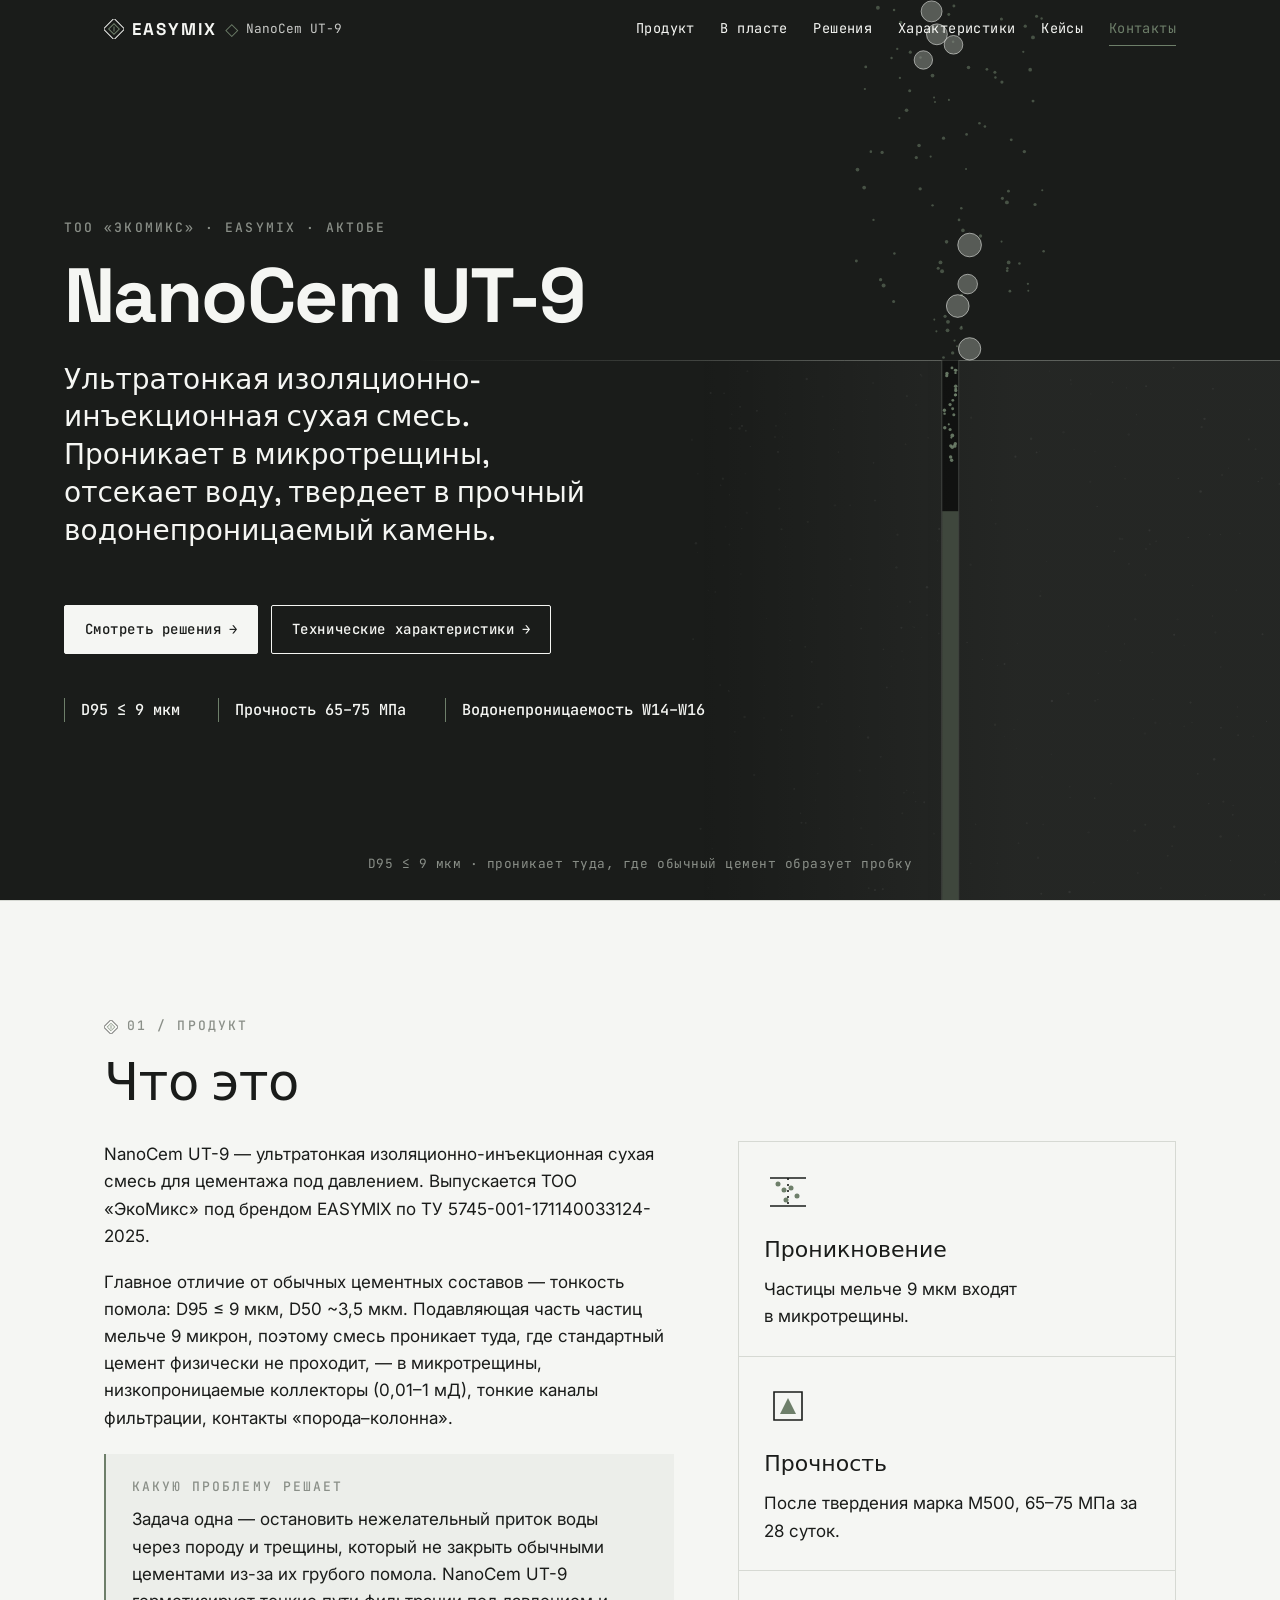
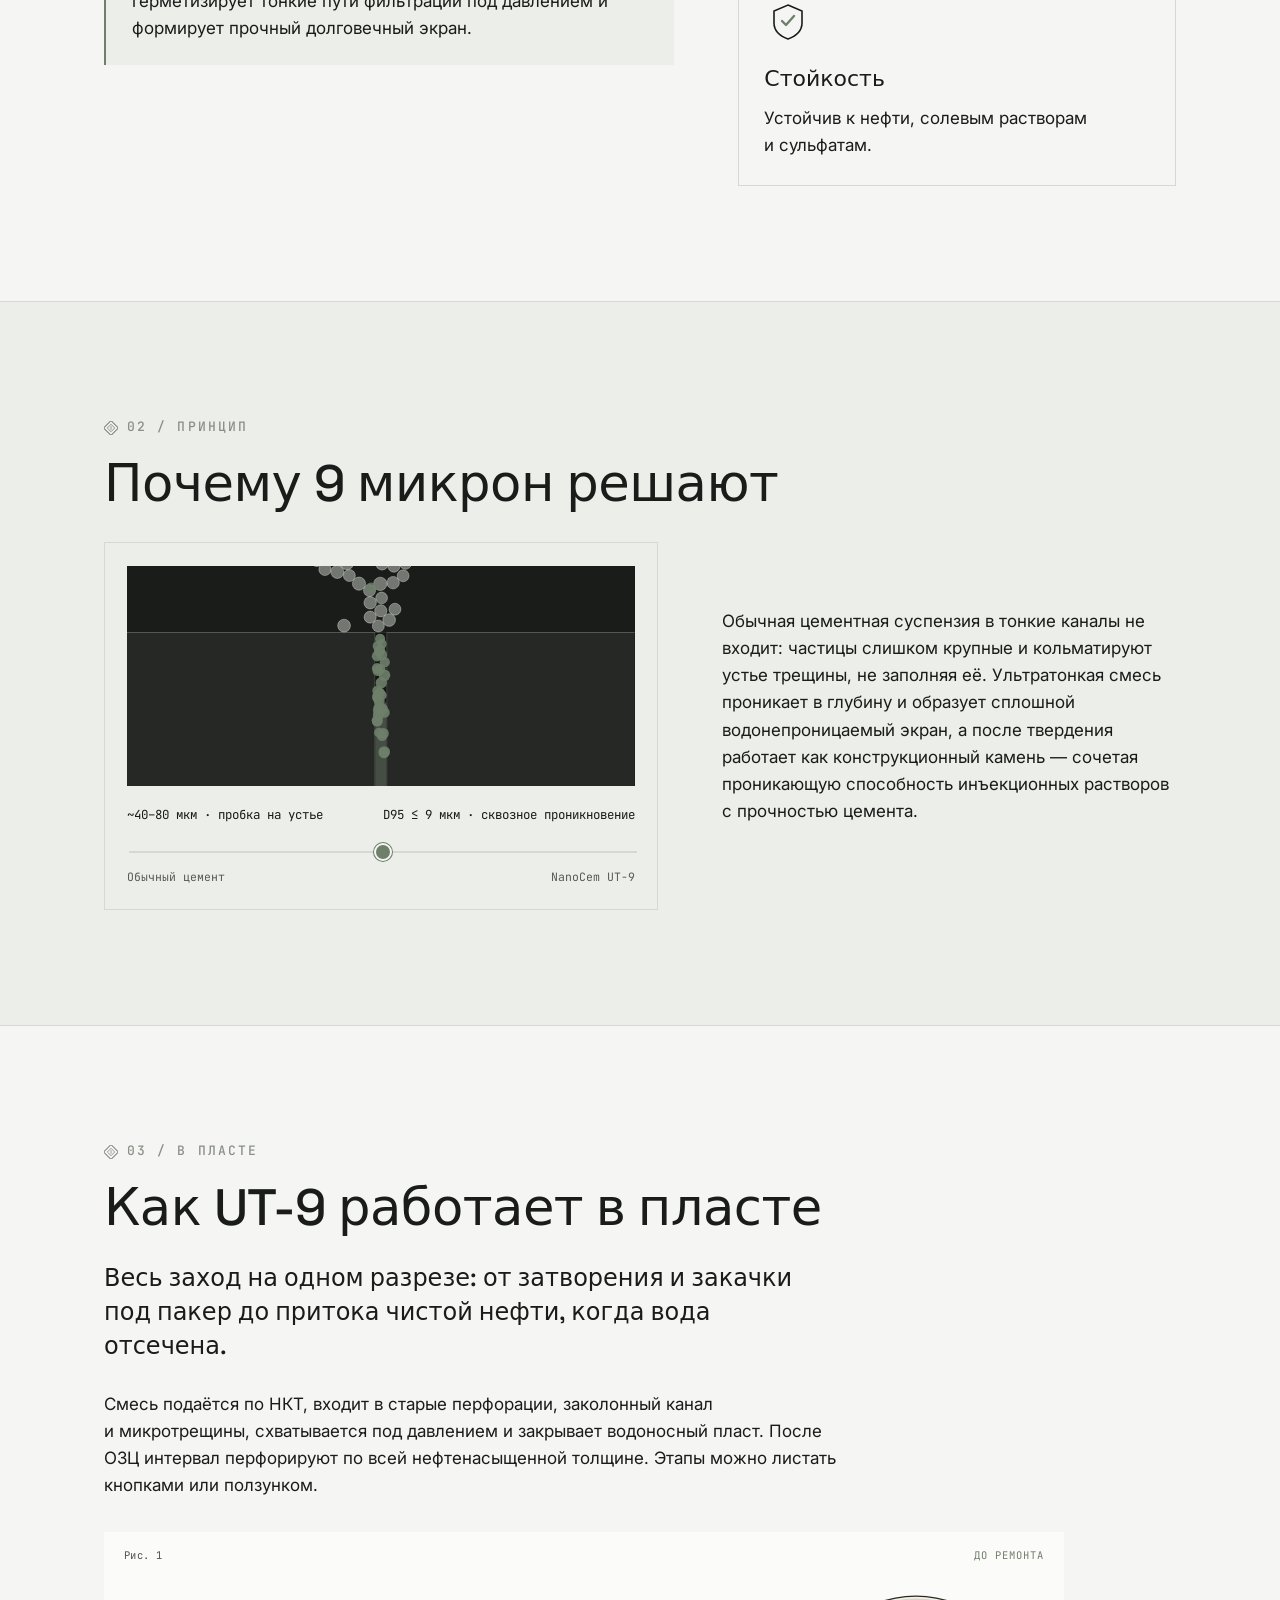
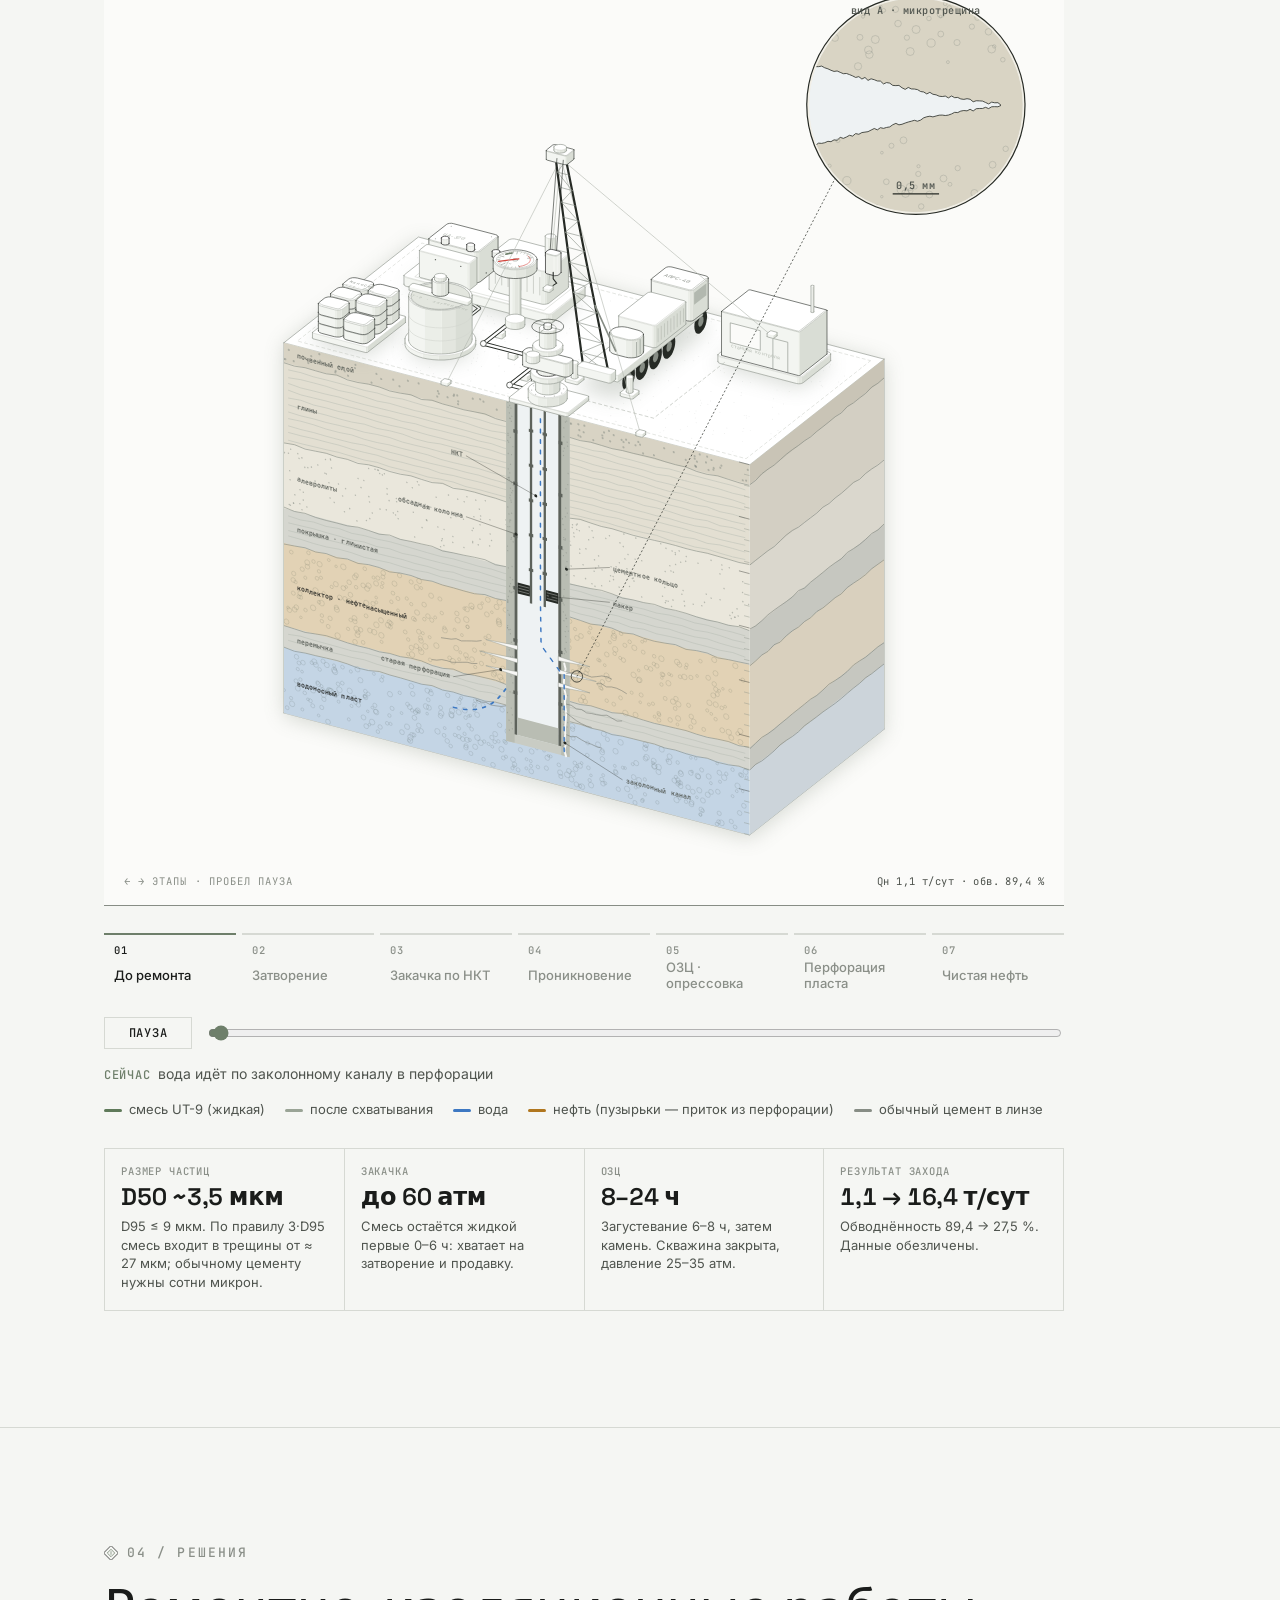
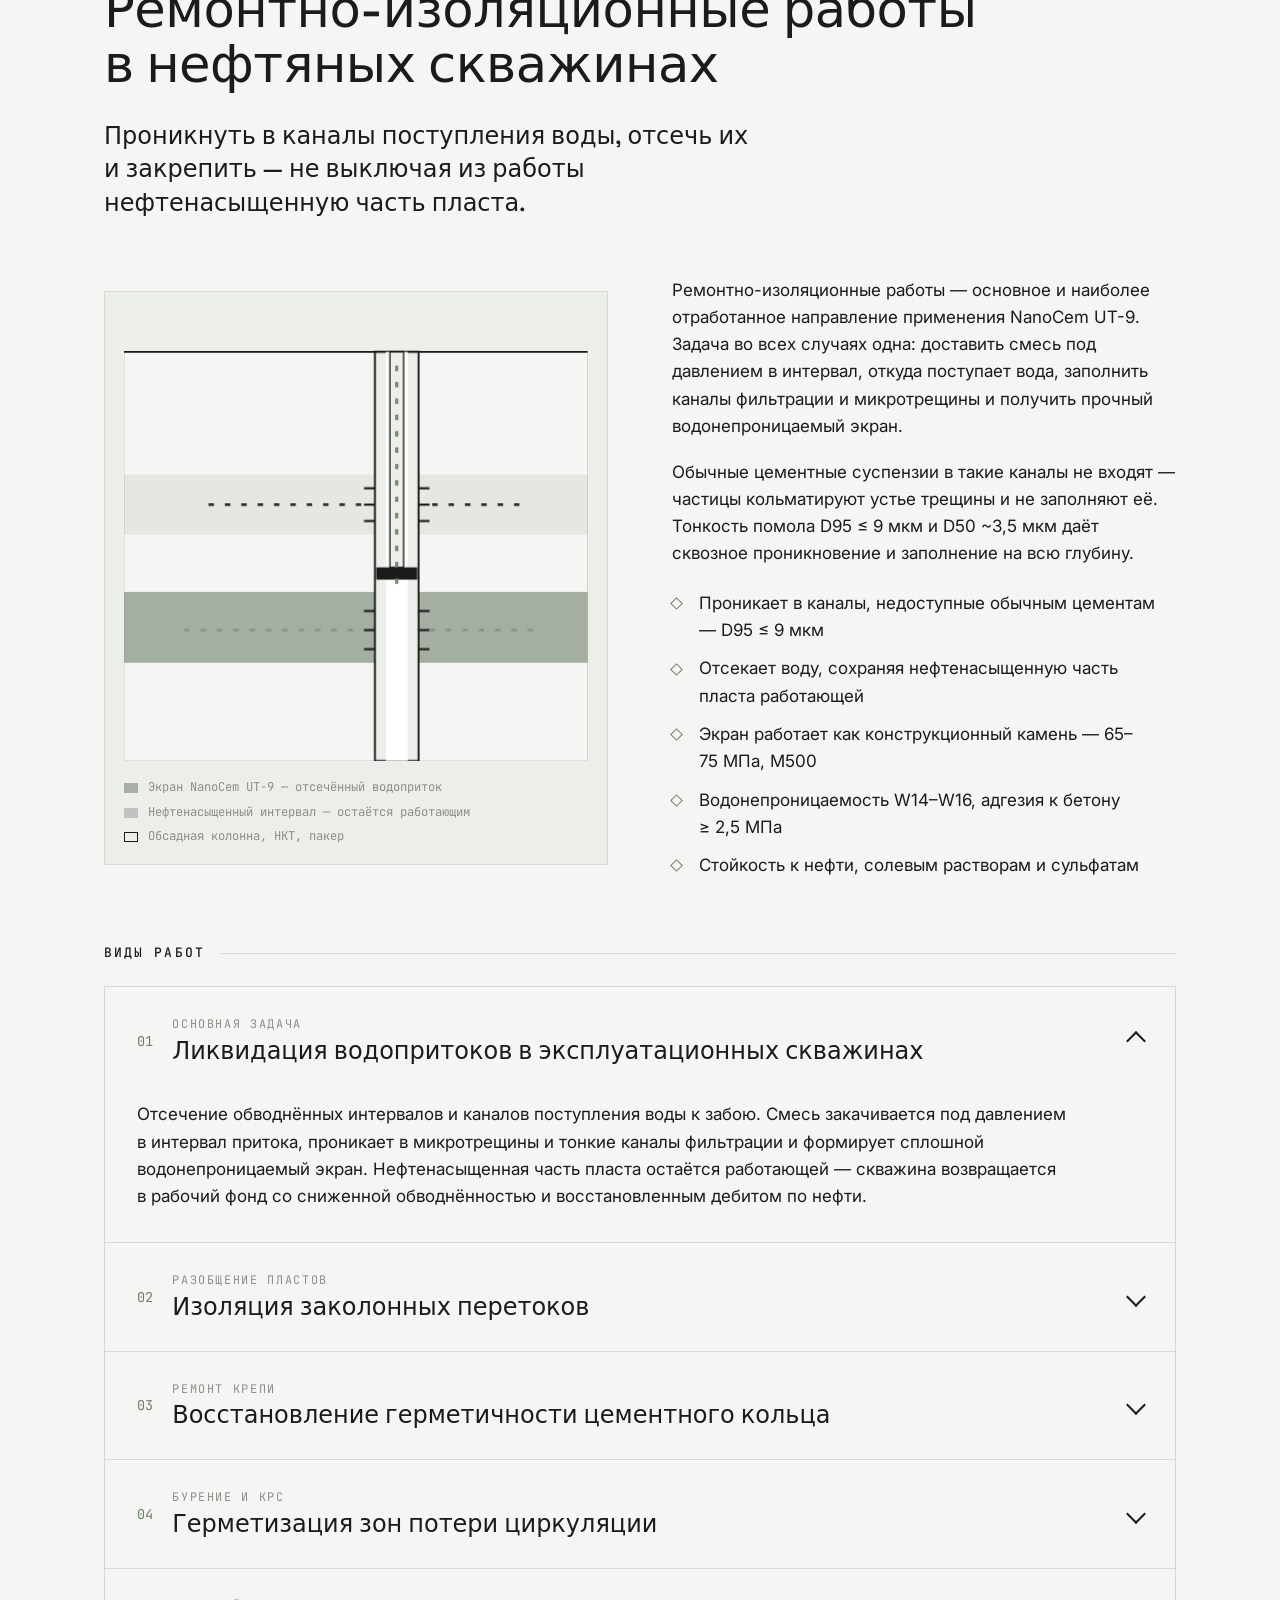
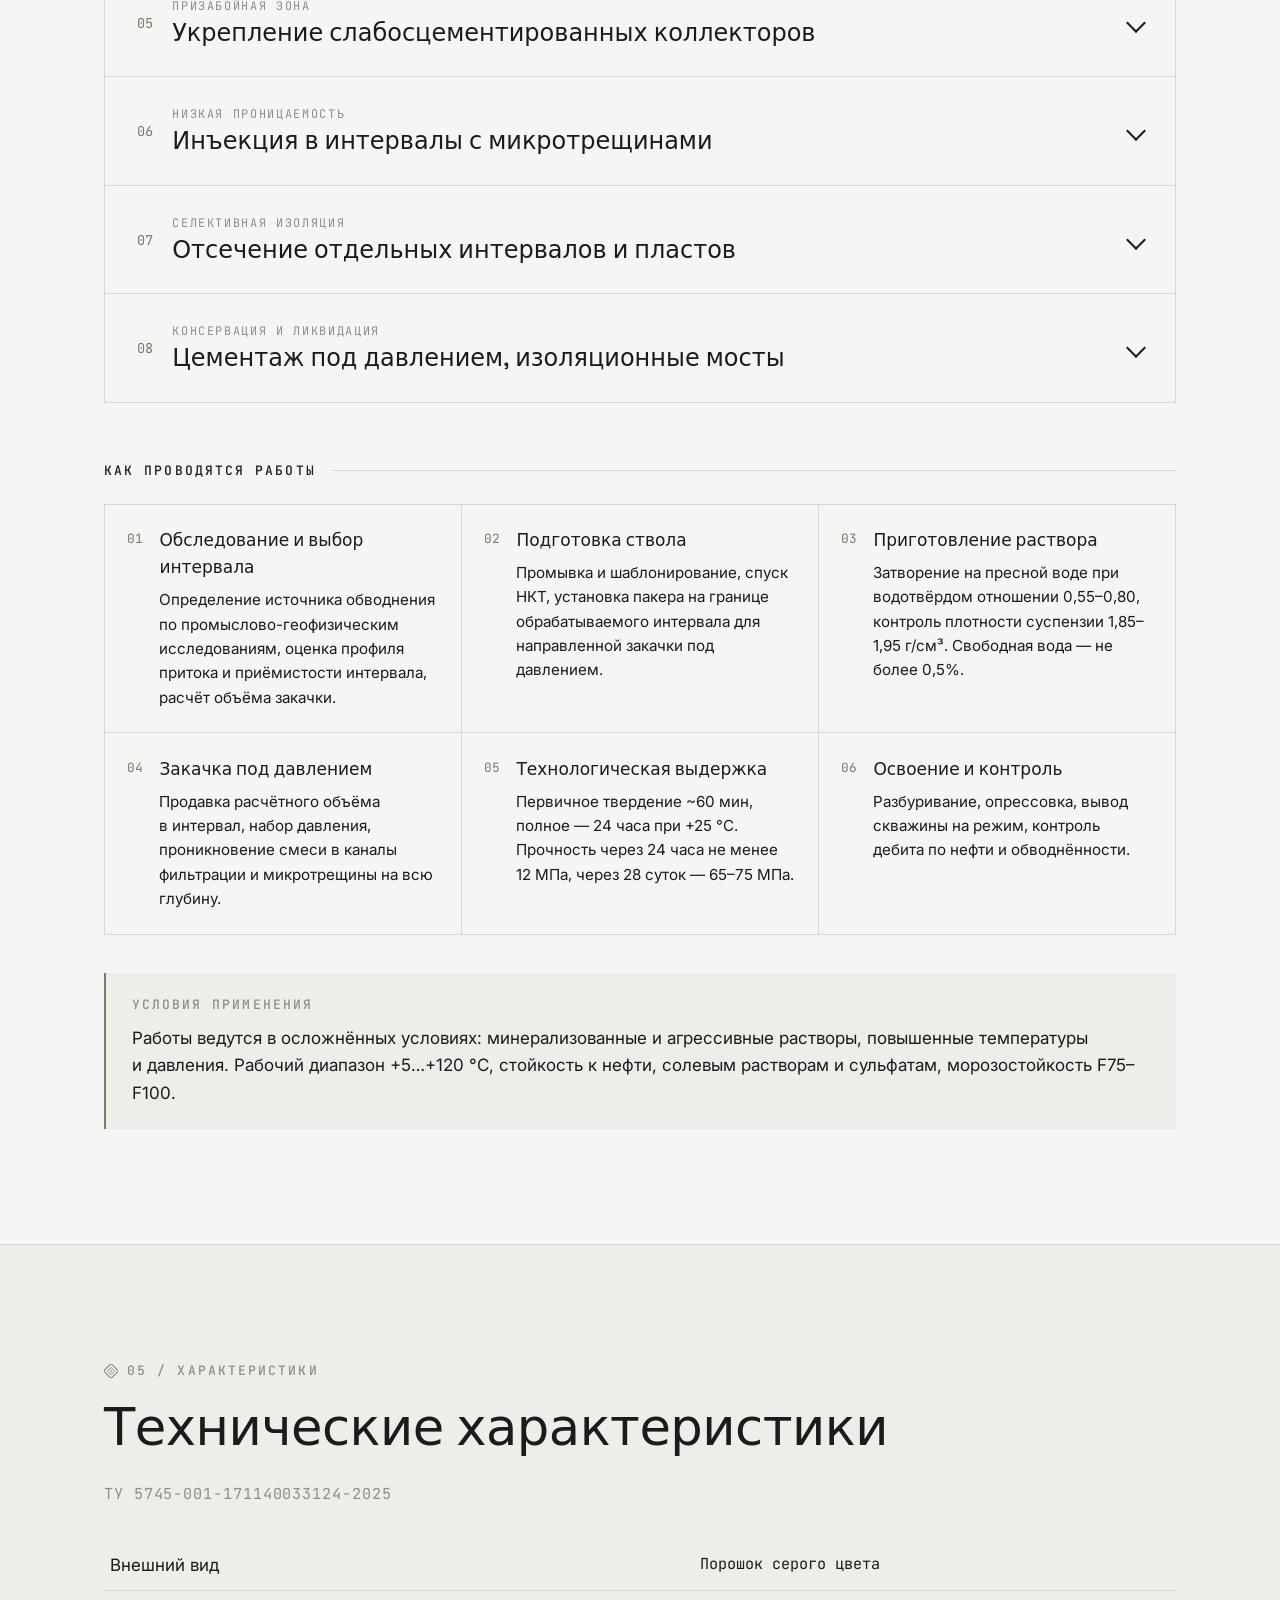
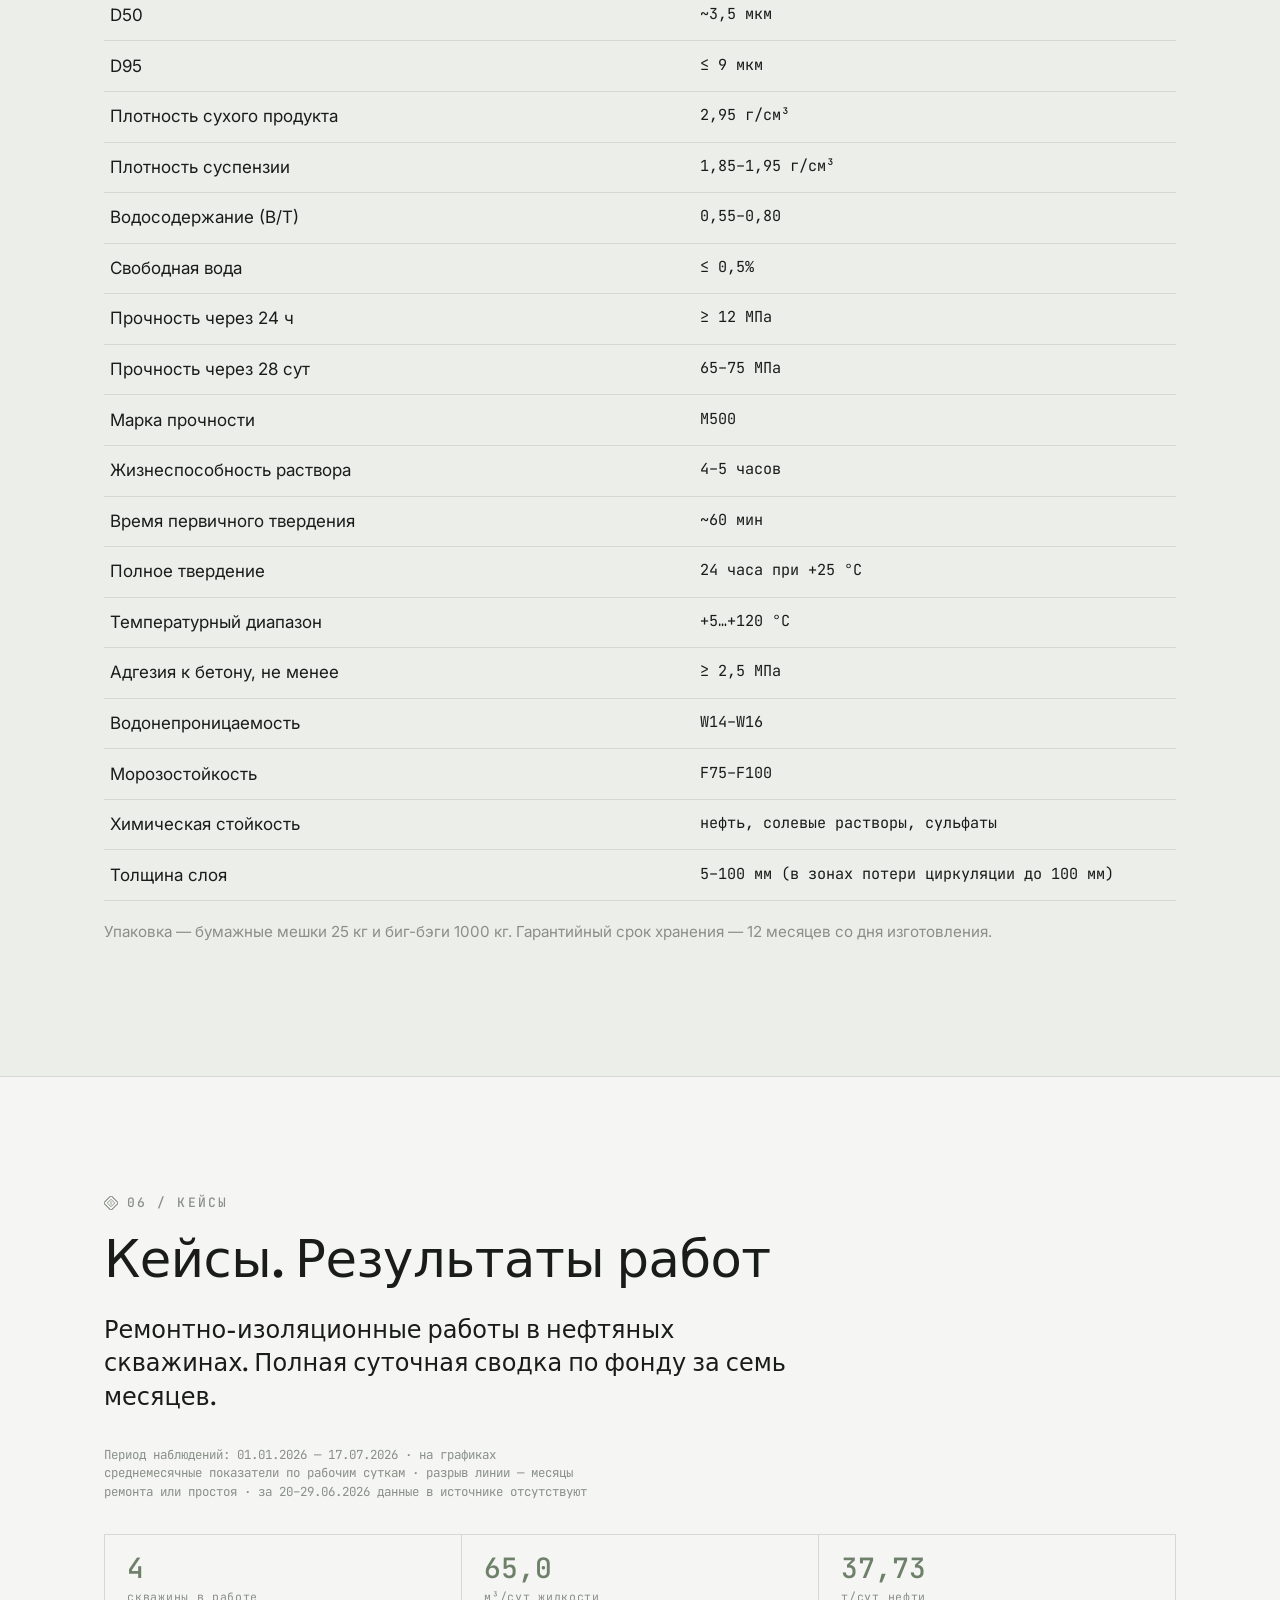
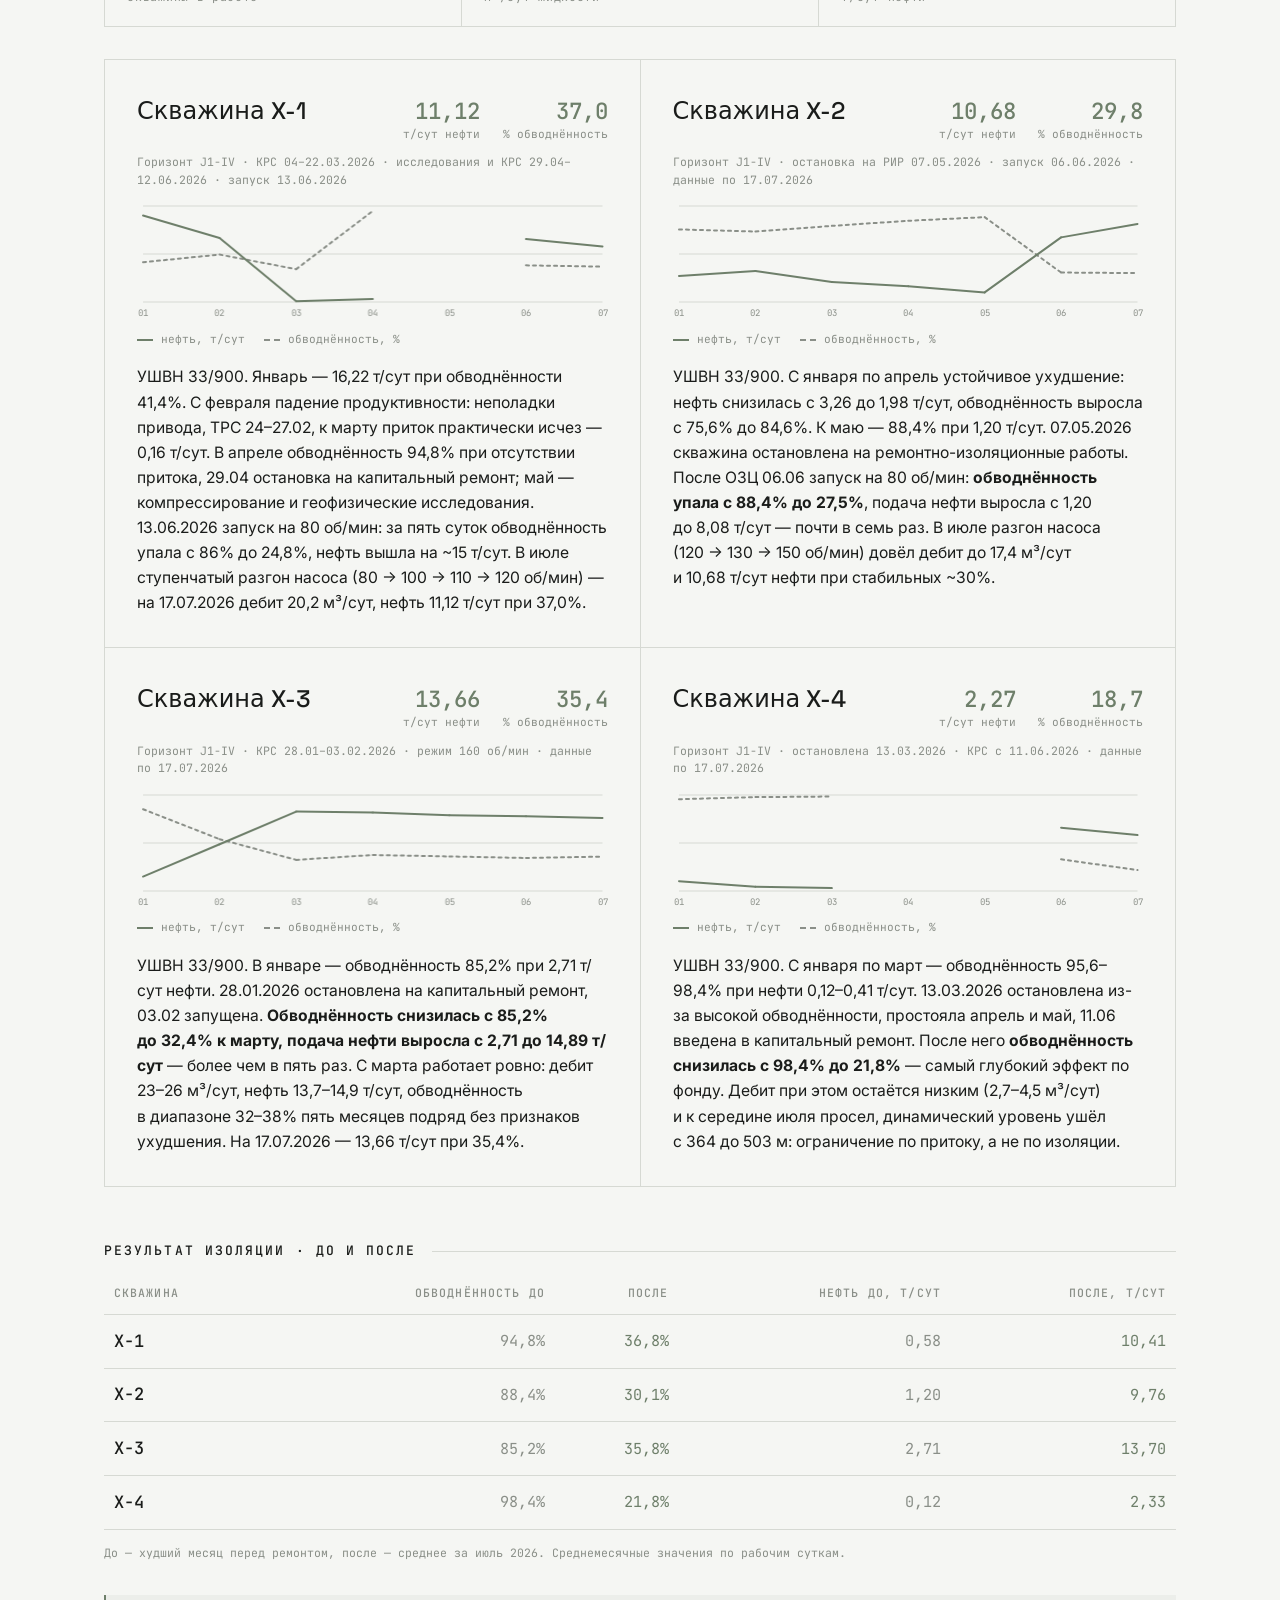
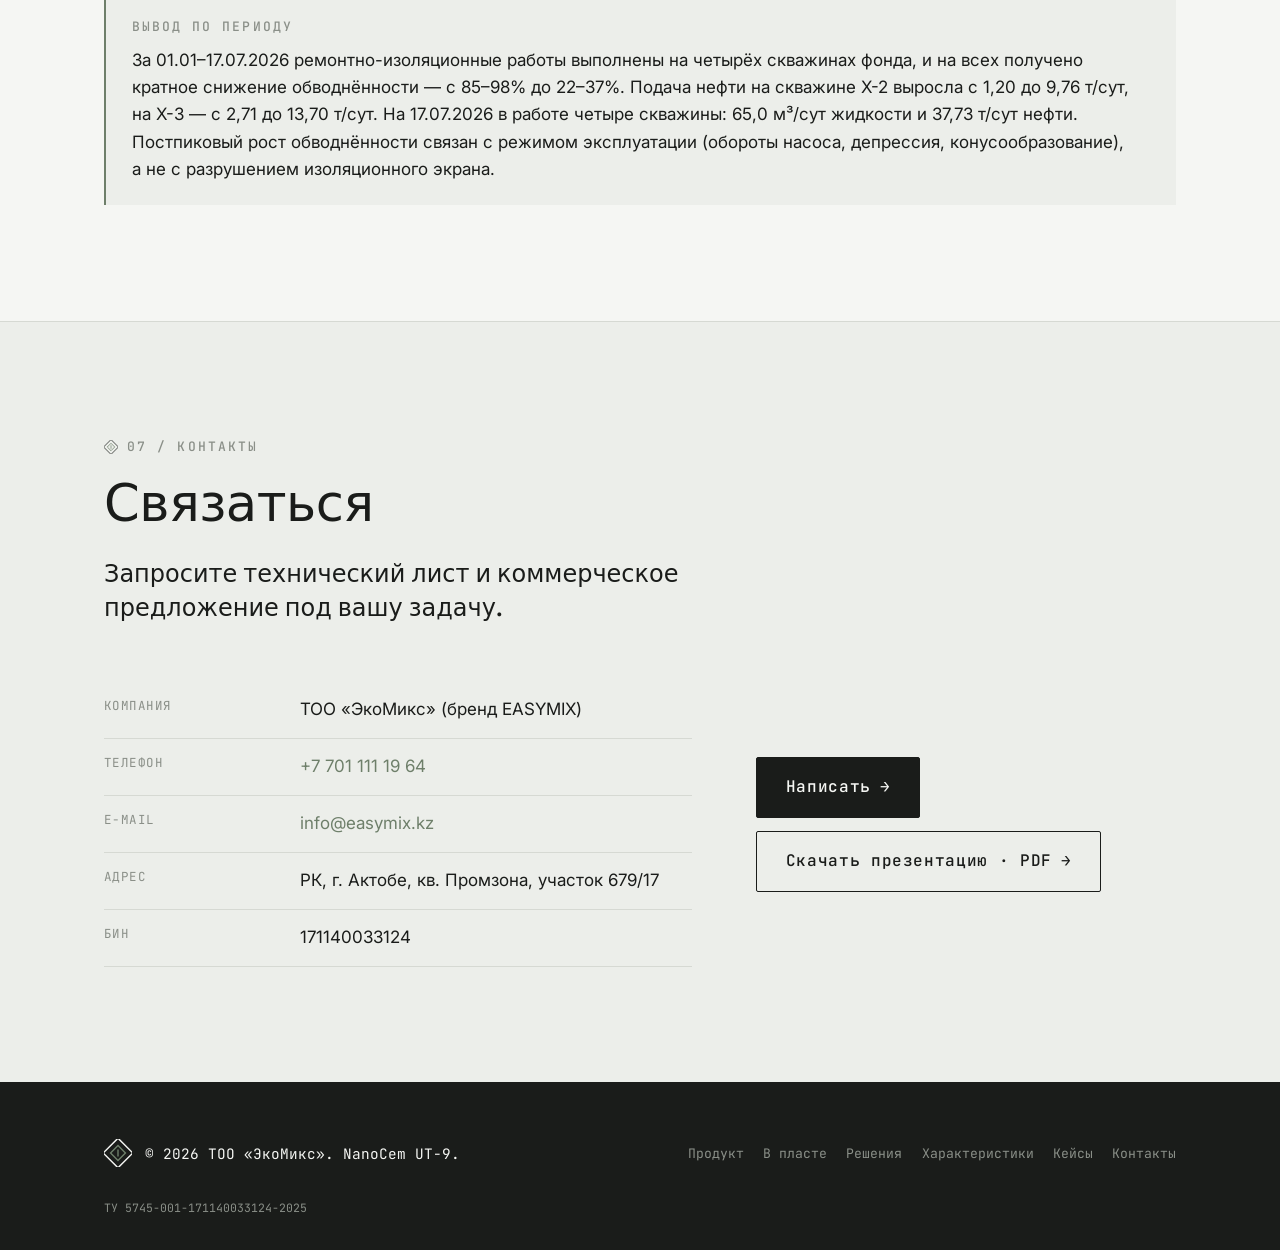
==== index.html @ a2f75dec "Раздел «В пласте»: интерактивный разрез закачки UT-9 Co-Authored-By: Claude Opus 5.5 <noreply@anthro" ====
<!DOCTYPE html>
<html lang="ru">
<head>
  <meta charset="UTF-8" />
  <meta name="viewport" content="width=device-width, initial-scale=1.0, viewport-fit=cover" />
  <meta name="theme-color" content="#1A1C1A" media="(prefers-color-scheme: dark)" />
  <meta name="theme-color" content="#F5F6F3" />
  <title>NanoCem UT-9 — ультратонкая изоляционно-инъекционная сухая смесь · EASYMIX</title>
  <meta name="description" content="NanoCem UT-9 — ультратонкая изоляционно-инъекционная сухая смесь для цементажа под давлением. D95 ≤ 9 мкм, прочность 65–75 МПа, водонепроницаемость W14–W16. ТОО «ЭкоМикс», бренд EASYMIX, Актобе." />
  <link rel="canonical" href="https://nanocem.vercel.app/" />
  <link rel="icon" type="image/svg+xml" href="assets/img/favicon.svg" />

  <!-- Open Graph (WhatsApp / Telegram / Facebook) -->
  <meta property="og:type" content="website" />
  <meta property="og:site_name" content="EASYMIX · NanoCem UT-9" />
  <meta property="og:locale" content="ru_RU" />
  <meta property="og:url" content="https://nanocem.vercel.app/" />
  <meta property="og:title" content="NanoCem UT-9 — изоляция водопритоков в нефтяных скважинах" />
  <meta property="og:description" content="Ультратонкая изоляционно-инъекционная сухая смесь. D95 ≤ 9 мкм · прочность 65–75 МПа · водонепроницаемость W14–W16. ТОО «ЭкоМикс», бренд EASYMIX." />
  <meta property="og:image" content="https://nanocem.vercel.app/assets/img/og-v5.png" />
  <meta property="og:image:secure_url" content="https://nanocem.vercel.app/assets/img/og-v5.png" />
  <meta property="og:image:type" content="image/png" />
  <meta property="og:image:width" content="1200" />
  <meta property="og:image:height" content="630" />
  <meta property="og:image:alt" content="NanoCem UT-9 — EASYMIX. D95 ≤ 9 мкм, 65–75 МПа, W14–W16." />

  <!-- Twitter / X -->
  <meta name="twitter:card" content="summary_large_image" />
  <meta name="twitter:title" content="NanoCem UT-9 — изоляция водопритоков в нефтяных скважинах" />
  <meta name="twitter:description" content="Ультратонкая изоляционно-инъекционная сухая смесь. D95 ≤ 9 мкм · прочность 65–75 МПа · водонепроницаемость W14–W16. ТОО «ЭкоМикс», бренд EASYMIX." />
  <meta name="twitter:image" content="https://nanocem.vercel.app/assets/img/og-v5.png" />

  <link rel="preconnect" href="https://fonts.googleapis.com" />
  <link rel="preconnect" href="https://fonts.gstatic.com" crossorigin />
  <link href="https://fonts.googleapis.com/css2?family=Inter:wght@400;500&family=JetBrains+Mono:wght@400;500&family=Space+Grotesk:wght@500;700&display=swap" rel="stylesheet" />

  <link rel="stylesheet" href="assets/css/style.css" />
</head>
<body>

  <!-- ====== Переиспользуемый ромб EASYMIX ====== -->
  <svg width="0" height="0" aria-hidden="true" style="position:absolute">
    <symbol id="diamond" viewBox="0 0 40 40">
      <g transform="translate(20 20)">
        <rect x="-15" y="-15" width="30" height="30" transform="rotate(45)" fill="none" stroke="currentColor" stroke-width="2"/>
        <rect x="-7.5" y="-7.5" width="15" height="15" transform="rotate(45)" fill="none" stroke="var(--accent)" stroke-width="2"/>
        <line x1="0" y1="-5" x2="0" y2="5" stroke="var(--accent)" stroke-width="2"/>
      </g>
    </symbol>
  </svg>

  <!-- ====== Навигация ====== -->
  <header class="nav" id="nav">
    <div class="nav__inner">
      <a class="nav__brand" href="#hero" aria-label="EASYMIX · NanoCem UT-9 — наверх">
        <svg class="nav__diamond" width="20" height="20"><use href="#diamond"/></svg>
        <span class="nav__wordmark">EASYMIX</span>
        <span class="nav__sep">◇</span>
        <span class="nav__product">NanoCem UT-9</span>
      </a>

      <nav class="nav__links" id="navLinks" aria-label="Разделы">
        <a href="#product">Продукт</a>
        <a href="#reservoir">В пласте</a>
        <a href="#solutions">Решения</a>
        <a href="#specs">Характеристики</a>
        <a href="#cases">Кейсы</a>
        <a href="#contacts">Контакты</a>
      </nav>

      <button class="nav__burger" id="burger" aria-label="Меню" aria-expanded="false" aria-controls="navLinks">
        <span></span><span></span><span></span>
      </button>
    </div>
  </header>

  <main>

    <!-- ============ HERO ============ -->
    <section class="hero" id="hero">
      <canvas class="hero__canvas" id="heroCanvas" aria-hidden="true"></canvas>
      <div class="hero__overlay">
        <p class="eyebrow hero__eyebrow">ТОО «ЭКОМИКС» · EASYMIX · АКТОБЕ</p>
        <h1 class="hero__title">NanoCem&nbsp;UT-9</h1>
        <p class="hero__sub">
          Ультратонкая изоляционно-инъекционная сухая смесь. Проникает в микротрещины,
          отсекает воду, твердеет в&nbsp;прочный водонепроницаемый камень.
        </p>
        <div class="hero__cta">
          <a class="btn btn--solid" href="#solutions">Смотреть решения</a>
          <a class="btn btn--ghost" href="#specs">Технические характеристики</a>
        </div>
        <div class="hero__readouts">
          <span class="readout"><b>D95 ≤ 9 мкм</b></span>
          <span class="readout"><b>Прочность 65–75 МПа</b></span>
          <span class="readout"><b>Водонепроницаемость W14–W16</b></span>
        </div>
      </div>
      <p class="hero__caption">D95 ≤ 9 мкм · проникает туда, где обычный цемент образует пробку</p>
    </section>

    <!-- ============ 01 / ПРОДУКТ ============ -->
    <section class="section" id="product">
      <div class="wrap">
        <p class="eyebrow reveal"><svg class="mark" width="14" height="14"><use href="#diamond"/></svg> 01&nbsp;/&nbsp;ПРОДУКТ</p>
        <h2 class="h2 reveal">Что это</h2>

        <div class="product__grid">
          <div class="product__text">
            <p class="reveal">
              NanoCem&nbsp;UT-9 — ультратонкая изоляционно-инъекционная сухая смесь для
              цементажа под давлением. Выпускается ТОО «ЭкоМикс» под брендом EASYMIX по
              ТУ&nbsp;5745-001-171140033124-2025.
            </p>
            <p class="reveal">
              Главное отличие от обычных цементных составов — тонкость помола: D95&nbsp;≤&nbsp;9&nbsp;мкм,
              D50&nbsp;~3,5&nbsp;мкм. Подавляющая часть частиц мельче 9&nbsp;микрон, поэтому смесь проникает туда,
              где стандартный цемент физически не проходит, — в&nbsp;микротрещины, низкопроницаемые
              коллекторы (0,01–1&nbsp;мД), тонкие каналы фильтрации, контакты «порода–колонна».
            </p>

            <div class="callout reveal">
              <p class="eyebrow">Какую проблему решает</p>
              <p>
                Задача одна — остановить нежелательный приток воды через породу и трещины,
                который не закрыть обычными цементами из-за их грубого помола.
                NanoCem&nbsp;UT-9 герметизирует тонкие пути фильтрации под давлением и формирует прочный
                долговечный экран.
              </p>
            </div>
          </div>

          <div class="product__cards">
            <article class="feature reveal">
              <svg class="feature__icon" viewBox="0 0 48 48" aria-hidden="true">
                <line x1="6" y1="10" x2="42" y2="10" /><line x1="6" y1="38" x2="42" y2="38" />
                <path d="M24 10 L24 38" stroke-dasharray="2 4" />
                <circle cx="14" cy="16" r="2.5" class="dot"/><circle cx="20" cy="22" r="2.5" class="dot"/>
                <circle cx="27" cy="20" r="2.5" class="dot"/><circle cx="33" cy="28" r="2.5" class="dot"/>
                <circle cx="22" cy="32" r="2.5" class="dot"/>
              </svg>
              <h3 class="feature__title">Проникновение</h3>
              <p>Частицы мельче 9&nbsp;мкм входят в&nbsp;микротрещины.</p>
            </article>

            <article class="feature reveal">
              <svg class="feature__icon" viewBox="0 0 48 48" aria-hidden="true">
                <rect x="10" y="10" width="28" height="28" />
                <path d="M16 32 L24 16 L32 32 Z" class="fill-acc"/>
              </svg>
              <h3 class="feature__title">Прочность</h3>
              <p>После твердения марка М500, 65–75&nbsp;МПа за 28&nbsp;суток.</p>
            </article>

            <article class="feature reveal">
              <svg class="feature__icon" viewBox="0 0 48 48" aria-hidden="true">
                <path d="M24 8 L38 14 V26 C38 34 32 39 24 42 C16 39 10 34 10 26 V14 Z" />
                <path d="M18 24 l4 4 l8 -9" class="check"/>
              </svg>
              <h3 class="feature__title">Стойкость</h3>
              <p>Устойчив к&nbsp;нефти, солевым растворам и&nbsp;сульфатам.</p>
            </article>
          </div>
        </div>
      </div>
    </section>

    <!-- ============ 02 / ПРИНЦИП ============ -->
    <section class="section section--alt" id="principle">
      <div class="wrap">
        <p class="eyebrow reveal"><svg class="mark" width="14" height="14"><use href="#diamond"/></svg> 02&nbsp;/&nbsp;ПРИНЦИП</p>
        <h2 class="h2 reveal">Почему 9&nbsp;микрон решают</h2>

        <div class="principle__grid">
          <div class="principle__demo reveal">
            <canvas id="scaleCanvas" aria-hidden="true"></canvas>
            <div class="principle__slider">
              <div class="principle__labels">
                <span id="scaleLabelL">~40–80 мкм · пробка на устье</span>
                <span id="scaleLabelR">D95 ≤ 9 мкм · сквозное проникновение</span>
              </div>
              <input type="range" id="scaleRange" min="0" max="100" value="50"
                     aria-label="Масштаб частиц: обычный цемент → NanoCem UT-9" />
              <div class="principle__ends">
                <span>Обычный цемент</span><span>NanoCem UT-9</span>
              </div>
            </div>
          </div>

          <div class="principle__text reveal">
            <p>
              Обычная цементная суспензия в&nbsp;тонкие каналы не входит: частицы слишком крупные и
              кольматируют устье трещины, не заполняя её. Ультратонкая смесь проникает в&nbsp;глубину
              и&nbsp;образует сплошной водонепроницаемый экран, а&nbsp;после твердения работает как
              конструкционный камень — сочетая проникающую способность инъекционных растворов с
              прочностью цемента.
            </p>
          </div>
        </div>
      </div>
    </section>

    <!-- ============ 03 / В ПЛАСТЕ ============ -->
    <section class="section" id="reservoir">
      <div class="wrap">
        <p class="eyebrow reveal"><svg class="mark" width="14" height="14"><use href="#diamond"/></svg> 03&nbsp;/&nbsp;В&nbsp;ПЛАСТЕ</p>
        <h2 class="h2 reveal">Как UT-9 работает в&nbsp;пласте</h2>
        <p class="lead reveal">
          Весь заход на&nbsp;одном разрезе: от&nbsp;затворения и&nbsp;закачки под пакер до&nbsp;притока
          чистой нефти, когда вода отсечена.
        </p>
        <p class="reservoir__text reveal">
          Смесь подаётся по&nbsp;НКТ, входит в&nbsp;старые перфорации, заколонный канал и&nbsp;микротрещины,
          схватывается под давлением и&nbsp;закрывает водоносный пласт. После ОЗЦ интервал перфорируют
          по&nbsp;всей нефтенасыщенной толщине. Этапы можно листать кнопками или ползунком.
        </p>
        <div class="reservoir__frame reveal">
          <iframe id="reservoirFrame" src="plast.html" title="Анимация: как NanoCem UT-9 закачивается и проникает в пласт"
                  loading="lazy" scrolling="no"></iframe>
        </div>
      </div>
    </section>

    <!-- ============ 04 / РЕШЕНИЯ ============ -->
    <section class="section" id="solutions">
      <div class="wrap">
        <p class="eyebrow reveal"><svg class="mark" width="14" height="14"><use href="#diamond"/></svg> 04&nbsp;/&nbsp;РЕШЕНИЯ</p>
        <h2 class="h2 reveal">Ремонтно-изоляционные работы в&nbsp;нефтяных скважинах</h2>
        <p class="lead reveal">Проникнуть в&nbsp;каналы поступления воды, отсечь их и&nbsp;закрепить — не выключая из работы нефтенасыщенную часть пласта.</p>

        <div class="oil__intro">
          <div class="oil__scheme reveal">
            <svg viewBox="0 0 340 330" role="img" aria-label="Разрез нефтяной скважины: закачка смеси под давлением, отсечение обводнённого интервала, работающий нефтенасыщенный интервал">
              <!-- породный массив -->
              <rect class="rock" x="0" y="30" width="340" height="300"/>
              <line class="surface" x1="0" y1="30" x2="340" y2="30"/>

              <!-- пласты -->
              <rect class="zone oil-zone" x="0" y="120" width="340" height="44"/>
              <rect class="zone water-zone" x="0" y="206" width="340" height="52"/>

              <!-- экран NanoCem (появляется при анимации) -->
              <rect class="fill-zone" x="0" y="206" width="184" height="52"/>
              <rect class="fill-zone" x="216" y="206" width="124" height="52"/>

              <!-- обсадная колонна -->
              <rect class="casing" x="184" y="30" width="32" height="300"/>
              <rect class="bore" x="192" y="30" width="16" height="300"/>

              <!-- НКТ и пакер -->
              <rect class="tubing" x="195" y="30" width="10" height="158"/>
              <rect class="packer" x="185" y="188" width="30" height="9"/>

              <!-- перфорация -->
              <g class="perf">
                <line x1="184" y1="130" x2="176" y2="130"/><line x1="184" y1="142" x2="176" y2="142"/><line x1="184" y1="154" x2="176" y2="154"/>
                <line x1="216" y1="130" x2="224" y2="130"/><line x1="216" y1="142" x2="224" y2="142"/><line x1="216" y1="154" x2="224" y2="154"/>
                <line x1="184" y1="220" x2="176" y2="220"/><line x1="184" y1="234" x2="176" y2="234"/><line x1="184" y1="248" x2="176" y2="248"/>
                <line x1="216" y1="220" x2="224" y2="220"/><line x1="216" y1="234" x2="224" y2="234"/><line x1="216" y1="248" x2="224" y2="248"/>
              </g>

              <!-- приток воды (отсекается) -->
              <g class="flow water-flow">
                <path d="M44 234 H176"/><path d="M300 234 H224"/>
              </g>
              <!-- приток нефти (работает) -->
              <g class="flow oil-flow">
                <path d="M62 142 H176"/><path d="M290 142 H224"/>
              </g>
              <!-- закачка под давлением -->
              <g class="flow inject-flow"><path d="M200 40 V206"/></g>
            </svg>

            <ul class="legend">
              <li><i class="sw sw--acc"></i>Экран NanoCem UT-9 — отсечённый водоприток</li>
              <li><i class="sw sw--oil"></i>Нефтенасыщенный интервал — остаётся работающим</li>
              <li><i class="sw sw--line"></i>Обсадная колонна, НКТ, пакер</li>
            </ul>
          </div>

          <div class="oil__intro-text">
            <p class="reveal">
              Ремонтно-изоляционные работы — основное и&nbsp;наиболее отработанное направление применения
              NanoCem&nbsp;UT-9. Задача во всех случаях одна: доставить смесь под давлением в&nbsp;интервал,
              откуда поступает вода, заполнить каналы фильтрации и&nbsp;микротрещины и&nbsp;получить прочный
              водонепроницаемый экран.
            </p>
            <p class="reveal">
              Обычные цементные суспензии в&nbsp;такие каналы не входят — частицы кольматируют устье трещины
              и&nbsp;не заполняют её. Тонкость помола D95&nbsp;≤&nbsp;9&nbsp;мкм и&nbsp;D50&nbsp;~3,5&nbsp;мкм даёт сквозное
              проникновение и&nbsp;заполнение на всю глубину.
            </p>
            <ul class="ticks reveal">
              <li>Проникает в&nbsp;каналы, недоступные обычным цементам — D95&nbsp;≤&nbsp;9&nbsp;мкм</li>
              <li>Отсекает воду, сохраняя нефтенасыщенную часть пласта работающей</li>
              <li>Экран работает как конструкционный камень — 65–75&nbsp;МПа, М500</li>
              <li>Водонепроницаемость W14–W16, адгезия к&nbsp;бетону ≥&nbsp;2,5&nbsp;МПа</li>
              <li>Стойкость к&nbsp;нефти, солевым растворам и&nbsp;сульфатам</li>
            </ul>
          </div>
        </div>

        <h3 class="sub-h reveal"><span class="sub-h__n">Виды работ</span></h3>

        <div class="solutions" id="solutions-list">

          <article class="sol reveal" data-sol>
            <button class="sol__head" aria-expanded="false">
              <span class="sol__num">01</span>
              <span class="sol__heading">
                <span class="sol__kicker">Основная задача</span>
                <span class="sol__title">Ликвидация водопритоков в&nbsp;эксплуатационных скважинах</span>
              </span>
              <span class="sol__arrow" aria-hidden="true"></span>
            </button>
            <div class="sol__panel">
              <div class="sol__panel-inner sol__panel-inner--text">
                <p>
                  Отсечение обводнённых интервалов и&nbsp;каналов поступления воды к&nbsp;забою. Смесь закачивается
                  под давлением в&nbsp;интервал притока, проникает в&nbsp;микротрещины и&nbsp;тонкие каналы фильтрации
                  и&nbsp;формирует сплошной водонепроницаемый экран. Нефтенасыщенная часть пласта остаётся
                  работающей — скважина возвращается в&nbsp;рабочий фонд со сниженной обводнённостью
                  и&nbsp;восстановленным дебитом по нефти.
                </p>
              </div>
            </div>
          </article>

          <article class="sol reveal" data-sol>
            <button class="sol__head" aria-expanded="false">
              <span class="sol__num">02</span>
              <span class="sol__heading">
                <span class="sol__kicker">Разобщение пластов</span>
                <span class="sol__title">Изоляция заколонных перетоков</span>
              </span>
              <span class="sol__arrow" aria-hidden="true"></span>
            </button>
            <div class="sol__panel">
              <div class="sol__panel-inner sol__panel-inner--text">
                <p>
                  Герметизация каналов за обсадной колонной, по которым вода поступает из выше-
                  или&nbsp;нижележащих водоносных горизонтов. Ультратонкость помола позволяет заполнить
                  микрозазоры на контактах «порода–колонна» и&nbsp;«камень–колонна», недоступные обычным
                  составам, и&nbsp;восстановить разобщение пластов.
                </p>
              </div>
            </div>
          </article>

          <article class="sol reveal" data-sol>
            <button class="sol__head" aria-expanded="false">
              <span class="sol__num">03</span>
              <span class="sol__heading">
                <span class="sol__kicker">Ремонт крепи</span>
                <span class="sol__title">Восстановление герметичности цементного кольца</span>
              </span>
              <span class="sol__arrow" aria-hidden="true"></span>
            </button>
            <div class="sol__panel">
              <div class="sol__panel-inner sol__panel-inner--text">
                <p>
                  Заполнение трещин и&nbsp;микрозазоров в&nbsp;цементном кольце, устранение негерметичности крепи.
                  Адгезия к&nbsp;бетону не менее 2,5&nbsp;МПа обеспечивает сцепление с&nbsp;существующим камнем,
                  а&nbsp;прочность 65–75&nbsp;МПа за 28&nbsp;суток — работу отремонтированного участка как
                  конструкционного элемента.
                </p>
              </div>
            </div>
          </article>

          <article class="sol reveal" data-sol>
            <button class="sol__head" aria-expanded="false">
              <span class="sol__num">04</span>
              <span class="sol__heading">
                <span class="sol__kicker">Бурение и КРС</span>
                <span class="sol__title">Герметизация зон потери циркуляции</span>
              </span>
              <span class="sol__arrow" aria-hidden="true"></span>
            </button>
            <div class="sol__panel">
              <div class="sol__panel-inner sol__panel-inner--text">
                <p>
                  Ликвидация поглощений при разбуривании и&nbsp;капитальном ремонте. Смесь проникает
                  в&nbsp;трещиноватые и&nbsp;поглощающие интервалы и&nbsp;закрепляет их; в&nbsp;зонах потери циркуляции
                  допускается заполнение слоем до&nbsp;100&nbsp;мм. Жизнеспособность раствора 4–5&nbsp;часов позволяет
                  вести закачку большими объёмами без риска схватывания в&nbsp;оборудовании.
                </p>
              </div>
            </div>
          </article>

          <article class="sol reveal" data-sol>
            <button class="sol__head" aria-expanded="false">
              <span class="sol__num">05</span>
              <span class="sol__heading">
                <span class="sol__kicker">Призабойная зона</span>
                <span class="sol__title">Укрепление слабосцементированных коллекторов</span>
              </span>
              <span class="sol__arrow" aria-hidden="true"></span>
            </button>
            <div class="sol__panel">
              <div class="sol__panel-inner sol__panel-inner--text">
                <p>
                  Инъекционное закрепление призабойной зоны в&nbsp;слабосцементированных породах,
                  предотвращение разрушения и&nbsp;выноса породы в&nbsp;скважину. Смесь пропитывает трещиноватый
                  и&nbsp;мелкопористый массив и&nbsp;после твердения связывает его в&nbsp;устойчивый прочный каркас.
                </p>
              </div>
            </div>
          </article>

          <article class="sol reveal" data-sol>
            <button class="sol__head" aria-expanded="false">
              <span class="sol__num">06</span>
              <span class="sol__heading">
                <span class="sol__kicker">Низкая проницаемость</span>
                <span class="sol__title">Инъекция в&nbsp;интервалы с&nbsp;микротрещинами</span>
              </span>
              <span class="sol__arrow" aria-hidden="true"></span>
            </button>
            <div class="sol__panel">
              <div class="sol__panel-inner sol__panel-inner--text">
                <p>
                  Обработка низкопроницаемых коллекторов 0,01–1&nbsp;мД с&nbsp;микротрещиноватостью, куда суспензии
                  обычного помола не входят. D95&nbsp;≤&nbsp;9&nbsp;мкм и&nbsp;D50&nbsp;~3,5&nbsp;мкм обеспечивают сквозное
                  проникновение и&nbsp;заполнение тонких каналов на всю глубину.
                </p>
              </div>
            </div>
          </article>

          <article class="sol reveal" data-sol>
            <button class="sol__head" aria-expanded="false">
              <span class="sol__num">07</span>
              <span class="sol__heading">
                <span class="sol__kicker">Селективная изоляция</span>
                <span class="sol__title">Отсечение отдельных интервалов и&nbsp;пластов</span>
              </span>
              <span class="sol__arrow" aria-hidden="true"></span>
            </button>
            <div class="sol__panel">
              <div class="sol__panel-inner sol__panel-inner--text">
                <p>
                  Отсечение обводнённых или&nbsp;неперспективных интервалов, перевод скважины на вышележащий
                  горизонт. Формируется изоляционный мост с&nbsp;водонепроницаемостью W14–W16, выдерживающий
                  перепад давления между разобщёнными интервалами.
                </p>
              </div>
            </div>
          </article>

          <article class="sol reveal" data-sol>
            <button class="sol__head" aria-expanded="false">
              <span class="sol__num">08</span>
              <span class="sol__heading">
                <span class="sol__kicker">Консервация и ликвидация</span>
                <span class="sol__title">Цементаж под давлением, изоляционные мосты</span>
              </span>
              <span class="sol__arrow" aria-hidden="true"></span>
            </button>
            <div class="sol__panel">
              <div class="sol__panel-inner sol__panel-inner--text">
                <p>
                  Установка изоляционных мостов при консервации и&nbsp;ликвидации скважин, надёжное разобщение
                  горизонтов. Химическая стойкость к&nbsp;нефти, солевым растворам и&nbsp;сульфатам обеспечивает
                  долговечность изоляции в&nbsp;агрессивной среде.
                </p>
              </div>
            </div>
          </article>

        </div>

        <h3 class="sub-h reveal"><span class="sub-h__n">Как проводятся работы</span></h3>

        <ol class="steps">
          <li class="step reveal">
            <span class="step__n">01</span>
            <div>
              <h4>Обследование и&nbsp;выбор интервала</h4>
              <p>Определение источника обводнения по промыслово-геофизическим исследованиям, оценка профиля притока и&nbsp;приёмистости интервала, расчёт объёма закачки.</p>
            </div>
          </li>
          <li class="step reveal">
            <span class="step__n">02</span>
            <div>
              <h4>Подготовка ствола</h4>
              <p>Промывка и&nbsp;шаблонирование, спуск НКТ, установка пакера на границе обрабатываемого интервала для направленной закачки под давлением.</p>
            </div>
          </li>
          <li class="step reveal">
            <span class="step__n">03</span>
            <div>
              <h4>Приготовление раствора</h4>
              <p>Затворение на пресной воде при водотвёрдом отношении 0,55–0,80, контроль плотности суспензии 1,85–1,95&nbsp;г/см³. Свободная вода — не более 0,5%.</p>
            </div>
          </li>
          <li class="step reveal">
            <span class="step__n">04</span>
            <div>
              <h4>Закачка под давлением</h4>
              <p>Продавка расчётного объёма в&nbsp;интервал, набор давления, проникновение смеси в&nbsp;каналы фильтрации и&nbsp;микротрещины на всю глубину.</p>
            </div>
          </li>
          <li class="step reveal">
            <span class="step__n">05</span>
            <div>
              <h4>Технологическая выдержка</h4>
              <p>Первичное твердение ~60&nbsp;мин, полное — 24&nbsp;часа при +25&nbsp;°C. Прочность через 24&nbsp;часа не менее 12&nbsp;МПа, через 28&nbsp;суток — 65–75&nbsp;МПа.</p>
            </div>
          </li>
          <li class="step reveal">
            <span class="step__n">06</span>
            <div>
              <h4>Освоение и&nbsp;контроль</h4>
              <p>Разбуривание, опрессовка, вывод скважины на режим, контроль дебита по нефти и&nbsp;обводнённости.</p>
            </div>
          </li>
        </ol>

        <div class="callout reveal">
          <p class="eyebrow">Условия применения</p>
          <p>
            Работы ведутся в&nbsp;осложнённых условиях: минерализованные и&nbsp;агрессивные растворы, повышенные
            температуры и&nbsp;давления. Рабочий диапазон +5…+120&nbsp;°C, стойкость к&nbsp;нефти, солевым растворам
            и&nbsp;сульфатам, морозостойкость F75–F100.
          </p>
        </div>
      </div>
    </section>

    <!-- ============ 05 / ХАРАКТЕРИСТИКИ ============ -->
    <section class="section section--alt" id="specs">
      <div class="wrap">
        <p class="eyebrow reveal"><svg class="mark" width="14" height="14"><use href="#diamond"/></svg> 05&nbsp;/&nbsp;ХАРАКТЕРИСТИКИ</p>
        <h2 class="h2 reveal">Технические характеристики</h2>
        <p class="lead lead--mono reveal">ТУ&nbsp;5745-001-171140033124-2025</p>

        <div class="specs__table reveal">
            <table class="spec-table">
              <tbody>
                <tr><th>Внешний вид</th><td>Порошок серого цвета</td></tr>
                <tr><th>D50</th><td>~3,5 мкм</td></tr>
                <tr><th>D95</th><td>≤ 9 мкм</td></tr>
                <tr><th>Плотность сухого продукта</th><td>2,95 г/см³</td></tr>
                <tr><th>Плотность суспензии</th><td>1,85–1,95 г/см³</td></tr>
                <tr><th>Водосодержание (В/Т)</th><td>0,55–0,80</td></tr>
                <tr><th>Свободная вода</th><td>≤ 0,5%</td></tr>
                <tr><th>Прочность через 24 ч</th><td>≥ 12 МПа</td></tr>
                <tr><th>Прочность через 28 сут</th><td>65–75 МПа</td></tr>
                <tr><th>Марка прочности</th><td>М500</td></tr>
                <tr><th>Жизнеспособность раствора</th><td>4–5 часов</td></tr>
                <tr><th>Время первичного твердения</th><td>~60 мин</td></tr>
                <tr><th>Полное твердение</th><td>24 часа при +25 °C</td></tr>
                <tr><th>Температурный диапазон</th><td>+5…+120 °C</td></tr>
                <tr><th>Адгезия к бетону, не менее</th><td>≥ 2,5 МПа</td></tr>
                <tr><th>Водонепроницаемость</th><td>W14–W16</td></tr>
                <tr><th>Морозостойкость</th><td>F75–F100</td></tr>
                <tr><th>Химическая стойкость</th><td>нефть, солевые растворы, сульфаты</td></tr>
                <tr><th>Толщина слоя</th><td>5–100 мм (в зонах потери циркуляции до 100 мм)</td></tr>
              </tbody>
            </table>
          <p class="specs__note">Упаковка — бумажные мешки 25&nbsp;кг и&nbsp;биг-бэги 1000&nbsp;кг. Гарантийный срок хранения — 12&nbsp;месяцев со дня изготовления.</p>
        </div>
      </div>
    </section>

    <!-- ============ 06 / КЕЙСЫ ============ -->
    <section class="section" id="cases">
      <div class="wrap">
        <p class="eyebrow reveal"><svg class="mark" width="14" height="14"><use href="#diamond"/></svg> 06&nbsp;/&nbsp;КЕЙСЫ</p>
        <h2 class="h2 reveal">Кейсы. Результаты работ</h2>
        <p class="lead reveal">Ремонтно-изоляционные работы в&nbsp;нефтяных скважинах. Полная суточная сводка по фонду за&nbsp;семь месяцев.</p>
        <p class="cases__asof reveal">
          Период наблюдений: 01.01.2026 — 17.07.2026 · на графиках среднемесячные показатели по рабочим суткам ·
          разрыв линии — месяцы ремонта или простоя · за 20–29.06.2026 данные в&nbsp;источнике отсутствуют
        </p>

        <div class="summary reveal">
          <div class="summary__cell"><b class="num" data-count="4" data-dec="0">0</b><i>скважины в работе</i></div>
          <div class="summary__cell"><b class="num" data-count="65" data-dec="1">0</b><i>м³/сут жидкости</i></div>
          <div class="summary__cell"><b class="num" data-count="37.73" data-dec="2">0</b><i>т/сут нефти</i></div>
        </div>

        <div class="cases">

          <article class="case reveal" data-case>
            <header class="case__head">
              <h3 class="case__title">Скважина X-1</h3>
              <div class="case__stats">
                <span class="stat"><b class="num" data-count="11.12" data-dec="2">0</b><i>т/сут нефти</i></span>
                <span class="stat"><b class="num" data-count="37" data-dec="1">0</b><i>% обводнённость</i></span>
              </div>
            </header>
            <p class="case__meta">Горизонт J1-IV · КРС 04–22.03.2026 · исследования и КРС 29.04–12.06.2026 · запуск 13.06.2026</p>
            <div class="case__chart"><canvas class="caseCanvas" data-series="X-1"></canvas></div>
            <p class="case__legend"><i class="ln ln--oil"></i>нефть, т/сут<i class="ln ln--water"></i>обводнённость, %</p>
            <p class="case__text">
              УШВН 33/900. Январь — 16,22&nbsp;т/сут при обводнённости 41,4%. С&nbsp;февраля падение продуктивности: неполадки
              привода, ТРС 24–27.02, к&nbsp;марту приток практически исчез — 0,16&nbsp;т/сут. В&nbsp;апреле обводнённость
              94,8% при отсутствии притока, 29.04 остановка на капитальный ремонт; май — компрессирование
              и&nbsp;геофизические исследования. 13.06.2026 запуск на 80&nbsp;об/мин: за пять суток обводнённость упала
              с&nbsp;86% до&nbsp;24,8%, нефть вышла на&nbsp;~15&nbsp;т/сут. В&nbsp;июле ступенчатый разгон насоса
              (80&nbsp;→&nbsp;100&nbsp;→&nbsp;110&nbsp;→&nbsp;120&nbsp;об/мин) — на&nbsp;17.07.2026 дебит 20,2&nbsp;м³/сут, нефть 11,12&nbsp;т/сут
              при 37,0%.
            </p>
          </article>

          <article class="case reveal" data-case>
            <header class="case__head">
              <h3 class="case__title">Скважина X-2</h3>
              <div class="case__stats">
                <span class="stat"><b class="num" data-count="10.68" data-dec="2">0</b><i>т/сут нефти</i></span>
                <span class="stat"><b class="num" data-count="29.8" data-dec="1">0</b><i>% обводнённость</i></span>
              </div>
            </header>
            <p class="case__meta">Горизонт J1-IV · остановка на РИР 07.05.2026 · запуск 06.06.2026 · данные по 17.07.2026</p>
            <div class="case__chart"><canvas class="caseCanvas" data-series="X-2"></canvas></div>
            <p class="case__legend"><i class="ln ln--oil"></i>нефть, т/сут<i class="ln ln--water"></i>обводнённость, %</p>
            <p class="case__text">
              УШВН 33/900. С&nbsp;января по апрель устойчивое ухудшение: нефть снизилась с&nbsp;3,26 до&nbsp;1,98&nbsp;т/сут,
              обводнённость выросла с&nbsp;75,6% до&nbsp;84,6%. К&nbsp;маю — 88,4% при 1,20&nbsp;т/сут. 07.05.2026 скважина
              остановлена на ремонтно-изоляционные работы. После ОЗЦ 06.06 запуск на
              80&nbsp;об/мин: <b>обводнённость упала с&nbsp;88,4% до&nbsp;27,5%</b>, подача нефти выросла с&nbsp;1,20 до&nbsp;8,08&nbsp;т/сут —
              почти в&nbsp;семь раз. В&nbsp;июле разгон насоса (120&nbsp;→&nbsp;130&nbsp;→&nbsp;150&nbsp;об/мин) довёл дебит до&nbsp;17,4&nbsp;м³/сут
              и&nbsp;10,68&nbsp;т/сут нефти при стабильных ~30%.
            </p>
          </article>

          <article class="case reveal" data-case>
            <header class="case__head">
              <h3 class="case__title">Скважина X-3</h3>
              <div class="case__stats">
                <span class="stat"><b class="num" data-count="13.66" data-dec="2">0</b><i>т/сут нефти</i></span>
                <span class="stat"><b class="num" data-count="35.4" data-dec="1">0</b><i>% обводнённость</i></span>
              </div>
            </header>
            <p class="case__meta">Горизонт J1-IV · КРС 28.01–03.02.2026 · режим 160&nbsp;об/мин · данные по 17.07.2026</p>
            <div class="case__chart"><canvas class="caseCanvas" data-series="X-3"></canvas></div>
            <p class="case__legend"><i class="ln ln--oil"></i>нефть, т/сут<i class="ln ln--water"></i>обводнённость, %</p>
            <p class="case__text">
              УШВН 33/900. В&nbsp;январе — обводнённость 85,2% при 2,71&nbsp;т/сут нефти.
              28.01.2026 остановлена на капитальный ремонт, 03.02 запущена.
              <b>Обводнённость снизилась с&nbsp;85,2% до&nbsp;32,4% к&nbsp;марту, подача нефти выросла с&nbsp;2,71 до&nbsp;14,89&nbsp;т/сут</b> —
              более чем в&nbsp;пять раз. С&nbsp;марта работает ровно: дебит 23–26&nbsp;м³/сут, нефть 13,7–14,9&nbsp;т/сут,
              обводнённость в&nbsp;диапазоне 32–38% пять месяцев подряд без признаков ухудшения. На&nbsp;17.07.2026 —
              13,66&nbsp;т/сут при 35,4%.
            </p>
          </article>

          <article class="case reveal" data-case>
            <header class="case__head">
              <h3 class="case__title">Скважина X-4</h3>
              <div class="case__stats">
                <span class="stat"><b class="num" data-count="2.27" data-dec="2">0</b><i>т/сут нефти</i></span>
                <span class="stat"><b class="num" data-count="18.7" data-dec="1">0</b><i>% обводнённость</i></span>
              </div>
            </header>
            <p class="case__meta">Горизонт J1-IV · остановлена 13.03.2026 · КРС с 11.06.2026 · данные по 17.07.2026</p>
            <div class="case__chart"><canvas class="caseCanvas" data-series="X-4"></canvas></div>
            <p class="case__legend"><i class="ln ln--oil"></i>нефть, т/сут<i class="ln ln--water"></i>обводнённость, %</p>
            <p class="case__text">
              УШВН 33/900. С&nbsp;января по март — обводнённость 95,6–98,4%
              при нефти 0,12–0,41&nbsp;т/сут. 13.03.2026 остановлена из-за высокой обводнённости, простояла
              апрель и&nbsp;май, 11.06 введена в&nbsp;капитальный ремонт. После него <b>обводнённость снизилась
              с&nbsp;98,4% до&nbsp;21,8%</b> — самый глубокий эффект по фонду. Дебит при этом остаётся низким
              (2,7–4,5&nbsp;м³/сут) и&nbsp;к&nbsp;середине июля просел, динамический уровень ушёл с&nbsp;364 до&nbsp;503&nbsp;м:
              ограничение по притоку, а&nbsp;не по изоляции.
            </p>
          </article>


        </div>

        <h3 class="sub-h reveal"><span class="sub-h__n">Результат изоляции · до и после</span></h3>

        <div class="result-wrap reveal">
          <table class="result-table">
            <thead>
              <tr>
                <th>Скважина</th>
                <th>Обводнённость до</th>
                <th>после</th>
                <th>Нефть до, т/сут</th>
                <th>после, т/сут</th>
              </tr>
            </thead>
            <tbody>
              <tr><th>X-1</th><td>94,8%</td><td class="good">36,8%</td><td>0,58</td><td class="good">10,41</td></tr>
              <tr><th>X-2</th><td>88,4%</td><td class="good">30,1%</td><td>1,20</td><td class="good">9,76</td></tr>
              <tr><th>X-3</th><td>85,2%</td><td class="good">35,8%</td><td>2,71</td><td class="good">13,70</td></tr>
              <tr><th>X-4</th><td>98,4%</td><td class="good">21,8%</td><td>0,12</td><td class="good">2,33</td></tr>
            </tbody>
          </table>
          <p class="result-note">До — худший месяц перед ремонтом, после — среднее за июль 2026. Среднемесячные значения по рабочим суткам.</p>
        </div>

        <div class="callout reveal">
          <p class="eyebrow">Вывод по периоду</p>
          <p>
            За 01.01–17.07.2026 ремонтно-изоляционные работы выполнены на четырёх скважинах фонда, и&nbsp;на всех
            получено кратное снижение обводнённости — с&nbsp;85–98% до&nbsp;22–37%. Подача нефти на скважине X-2 выросла
            с&nbsp;1,20 до&nbsp;9,76&nbsp;т/сут, на X-3 — с&nbsp;2,71 до&nbsp;13,70&nbsp;т/сут. На&nbsp;17.07.2026 в&nbsp;работе четыре скважины:
            65,0&nbsp;м³/сут жидкости и&nbsp;37,73&nbsp;т/сут нефти. Постпиковый рост обводнённости связан с&nbsp;режимом эксплуатации (обороты насоса, депрессия,
            конусообразование), а&nbsp;не с&nbsp;разрушением изоляционного экрана.
          </p>
        </div>
      </div>
    </section>

    <!-- ============ 07 / КОНТАКТЫ ============ -->
    <section class="section section--alt" id="contacts">
      <div class="wrap">
        <p class="eyebrow reveal"><svg class="mark" width="14" height="14"><use href="#diamond"/></svg> 07&nbsp;/&nbsp;КОНТАКТЫ</p>
        <h2 class="h2 reveal">Связаться</h2>
        <p class="lead reveal">Запросите технический лист и&nbsp;коммерческое предложение под вашу задачу.</p>

        <div class="contacts__grid reveal">
          <dl class="reqs">
            <div><dt>Компания</dt><dd>ТОО «ЭкоМикс» (бренд EASYMIX)</dd></div>
            <div><dt>Телефон</dt><dd><a href="tel:+77011111964">+7 701 111 19 64</a></dd></div>
            <div><dt>E-mail</dt><dd><a href="mailto:info@easymix.kz">info@easymix.kz</a></dd></div>
            <div><dt>Адрес</dt><dd>РК, г. Актобе, кв. Промзона, участок 679/17</dd></div>
            <div><dt>БИН</dt><dd>171140033124</dd></div>
          </dl>
          <div class="contacts__cta">
            <a class="btn btn--solid btn--lg" href="mailto:info@easymix.kz">Написать</a>
            <a class="btn btn--ghost btn--lg" href="NanoCem-UT9-presentation.pdf" download>Скачать презентацию · PDF</a>
          </div>
        </div>
      </div>
    </section>

  </main>

  <!-- ============ ФУТЕР ============ -->
  <footer class="footer">
    <div class="wrap footer__inner">
      <a class="footer__brand" href="#hero" aria-label="Наверх">
        <svg width="28" height="28" style="color:var(--paper)"><use href="#diamond"/></svg>
        <span>© 2026 ТОО «ЭкоМикс». NanoCem UT-9.</span>
      </a>
      <nav class="footer__links" aria-label="Разделы (повтор)">
        <a href="#product">Продукт</a>
        <a href="#reservoir">В пласте</a>
        <a href="#solutions">Решения</a>
        <a href="#specs">Характеристики</a>
        <a href="#cases">Кейсы</a>
        <a href="#contacts">Контакты</a>
      </nav>
    </div>
    <p class="footer__tu">ТУ 5745-001-171140033124-2025</p>
  </footer>

  <script src="assets/js/main.js" defer></script>
  <script src="assets/js/particles.js" defer></script>
</body>
</html>
---- assets/css/style.css ----
/* ===========================================================
   NanoCem UT-9 · EASYMIX — приборный монохром + серо-зелёный
   =========================================================== */

:root {
  --ink: #1A1C1A;
  --paper: #F5F6F3;
  --accent: #6E7F6A;
  --muted: #8A8F88;
  --paper-2: #ECEEEA;
  --line: #D6D9D3;

  --max: 1200px;
  --pad: clamp(20px, 5vw, 80px);

  --f-display: 'Space Grotesk', system-ui, sans-serif;
  --f-body: 'Inter', system-ui, sans-serif;
  --f-mono: 'JetBrains Mono', ui-monospace, monospace;

  --ease: cubic-bezier(.22, .61, .36, 1);
}

*, *::before, *::after { box-sizing: border-box; }

html { scroll-behavior: smooth; }
@media (prefers-reduced-motion: reduce) { html { scroll-behavior: auto; } }

body {
  margin: 0;
  background: var(--paper);
  color: var(--ink);
  font-family: var(--f-body);
  font-size: 1.0625rem;
  line-height: 1.6;
  font-weight: 400;
  -webkit-font-smoothing: antialiased;
  text-rendering: optimizeLegibility;
  overflow-x: hidden;
  -webkit-tap-highlight-color: rgba(110,127,106,.18);
}

img, svg, canvas { display: block; max-width: 100%; }

a { color: inherit; }

/* ---------- Типографика ---------- */
.h2 {
  font-family: var(--f-display);
  font-weight: 500;
  font-size: clamp(2rem, 4vw, 3.25rem);
  line-height: 1.08;
  letter-spacing: -0.01em;
  margin: 0 0 0.6em;
}

.eyebrow {
  font-family: var(--f-mono);
  font-weight: 500;
  font-size: 0.8125rem;
  text-transform: uppercase;
  letter-spacing: 0.16em;
  color: var(--muted);
  margin: 0 0 1.4em;
  display: flex;
  align-items: center;
  gap: 0.7em;
}
.eyebrow .mark { color: var(--ink); flex: none; }

.lead {
  font-family: var(--f-display);
  font-weight: 500;
  font-size: clamp(1.1rem, 2vw, 1.5rem);
  line-height: 1.4;
  color: var(--ink);
  max-width: 46ch;
  margin: -0.2em 0 2.4em;
}
.lead--mono {
  font-family: var(--f-mono);
  font-weight: 400;
  font-size: 0.95rem;
  letter-spacing: 0.06em;
  color: var(--muted);
}

p { margin: 0 0 1.1em; }

/* ---------- Раскладка ---------- */
.wrap { max-width: var(--max); margin: 0 auto; padding-inline: var(--pad); }

.section { padding-block: clamp(64px, 9vw, 130px); border-top: 1px solid var(--line); }
.section--alt { background: var(--paper-2); }

/* ---------- Кнопки ---------- */
.btn {
  --bg: transparent;
  display: inline-flex;
  align-items: center;
  gap: 0.55em;
  font-family: var(--f-mono);
  font-weight: 500;
  font-size: 0.875rem;
  letter-spacing: 0.04em;
  text-decoration: none;
  padding: 0.85em 1.4em;
  border: 1px solid var(--ink);
  border-radius: 2px;
  background: var(--bg);
  color: var(--ink);
  cursor: pointer;
  transition: background .25s var(--ease), color .25s var(--ease), transform .25s var(--ease);
}
.btn::after { content: "→"; transition: transform .25s var(--ease); }
.btn:hover::after { transform: translateX(4px); }
.btn--solid { --bg: var(--ink); color: var(--paper); border-color: var(--ink); }
.btn--solid:hover { background: var(--accent); border-color: var(--accent); }
.btn--ghost:hover { background: var(--ink); color: var(--paper); }
.btn--lg { font-size: 1rem; padding: 1.05em 1.8em; }

/* ---------- Навигация ---------- */
.nav {
  position: fixed; inset: 0 0 auto 0; z-index: 50;
  transition: background .3s var(--ease), border-color .3s var(--ease), box-shadow .3s var(--ease);
  border-bottom: 1px solid transparent;
}
.nav__inner {
  max-width: var(--max); margin: 0 auto;
  padding: 0.9rem max(var(--pad), env(safe-area-inset-right)) 0.9rem max(var(--pad), env(safe-area-inset-left));
  display: flex; align-items: center; justify-content: space-between; gap: 1rem;
}
.nav.scrolled {
  background: rgba(245,246,243,.92);
  backdrop-filter: blur(8px);
  border-bottom-color: var(--line);
}
.nav__brand {
  display: flex; align-items: center; gap: 0.5rem;
  text-decoration: none; color: var(--paper); font-family: var(--f-display);
  transition: color .3s var(--ease);
}
.nav.scrolled .nav__brand { color: var(--ink); }
.nav__diamond { color: currentColor; flex: none; }
.nav__wordmark { font-weight: 700; letter-spacing: 0.12em; }
.nav__sep { color: var(--accent); }
.nav__product { font-family: var(--f-mono); font-size: 0.8rem; color: inherit; opacity: .8; }

.nav__links { display: flex; gap: clamp(0.8rem, 2vw, 1.8rem); }
.nav__links a {
  text-decoration: none; color: var(--paper);
  font-family: var(--f-mono); font-size: 0.85rem; letter-spacing: 0.03em;
  padding: 0.3em 0; position: relative; transition: color .3s var(--ease);
}
.nav.scrolled .nav__links a { color: var(--ink); }
.nav__links a::after {
  content: ""; position: absolute; left: 0; right: 100%; bottom: -2px; height: 1px;
  background: var(--accent); transition: right .25s var(--ease);
}
.nav__links a:hover::after, .nav__links a.active::after { right: 0; }
.nav__links a.active { color: var(--accent); }
.nav.scrolled .nav__links a.active { color: var(--accent); }

.nav__burger {
  display: none; flex-direction: column; gap: 5px; background: none; border: 0;
  padding: 6px; cursor: pointer;
}
.nav__burger span {
  width: 24px; height: 2px; background: var(--paper); transition: transform .3s var(--ease), opacity .3s var(--ease), background .3s var(--ease);
}
.nav.scrolled .nav__burger span { background: var(--ink); }

/* ---------- Hero ---------- */
.hero {
  position: relative; min-height: 100svh;
  display: flex; flex-direction: column; justify-content: center;
  background: var(--ink); color: var(--paper); overflow: hidden;
  padding: 7rem var(--pad) 4.5rem;
}
.hero__canvas { position: absolute; inset: 0; width: 100%; height: 100%; }
.hero__overlay { position: relative; z-index: 2; max-width: var(--max); margin: 0 auto; width: 100%; }
.hero__eyebrow { color: var(--muted); }
.hero__title {
  font-family: var(--f-display); font-weight: 700;
  font-size: clamp(2.8rem, 6vw, 5.5rem); line-height: 1;
  letter-spacing: -0.02em; margin: 0 0 0.35em;
}
.hero__sub {
  font-family: var(--f-display); font-weight: 500;
  font-size: clamp(1.1rem, 2.4vw, 1.75rem); line-height: 1.35;
  max-width: 30ch; margin: 0 0 2em; color: var(--paper);
}
.hero__cta { display: flex; flex-wrap: wrap; gap: 0.8rem; margin-bottom: 2.6em; }
.hero__cta .btn { border-color: var(--paper); color: var(--paper); }
.hero__cta .btn--solid { background: var(--paper); color: var(--ink); }
.hero__cta .btn--solid:hover { background: var(--accent); border-color: var(--accent); color: var(--paper); }
.hero__cta .btn--ghost:hover { background: var(--paper); color: var(--ink); }

.hero__readouts { display: flex; flex-wrap: wrap; gap: clamp(1rem, 3vw, 2.6rem); }
.readout {
  font-family: var(--f-mono); font-size: 0.95rem; color: var(--muted);
  padding-left: 1rem; border-left: 1px solid var(--accent);
}
.readout b { color: var(--paper); font-weight: 500; }

.hero__caption {
  position: absolute; left: 50%; bottom: 1.6rem; transform: translateX(-50%);
  z-index: 2; margin: 0; width: 100%; max-width: var(--max); padding-inline: var(--pad);
  font-family: var(--f-mono); font-size: 0.8rem; letter-spacing: 0.04em; color: var(--muted);
  text-align: center;
}

/* ---------- Продукт ---------- */
.product__grid { display: grid; grid-template-columns: 1.3fr 1fr; gap: clamp(2rem, 5vw, 5rem); align-items: start; }
.callout {
  background: var(--paper-2); border-left: 2px solid var(--accent);
  padding: 1.4rem 1.6rem; margin-top: 1.4rem;
}
.section--alt .callout { background: var(--paper); }
.callout .eyebrow { margin-bottom: 0.7em; }
.callout p:last-child { margin-bottom: 0; }

.product__cards { display: grid; gap: 1px; background: var(--line); border: 1px solid var(--line); }
.feature { background: var(--paper); padding: 1.6rem; }
.feature__icon { width: 48px; height: 48px; margin-bottom: 1rem; }
.feature__icon line, .feature__icon rect, .feature__icon path, .feature__icon circle {
  fill: none; stroke: var(--ink); stroke-width: 1.6; vector-effect: non-scaling-stroke;
}
.feature__icon .dot { fill: var(--accent); stroke: none; }
.feature__icon .fill-acc { fill: var(--accent); stroke: none; }
.feature__icon .check { stroke: var(--accent); stroke-width: 2.4; stroke-linecap: round; stroke-linejoin: round; }
.feature__title { font-family: var(--f-display); font-weight: 500; font-size: 1.375rem; margin: 0 0 0.4em; }
.feature p { margin: 0; color: var(--ink); }

/* ---------- В пласте ---------- */
#reservoir .lead { margin-bottom: 1.2em; }
.reservoir__text { max-width: 68ch; color: var(--ink); margin-bottom: 2rem; }
.reservoir__frame { max-width: 960px; }
.reservoir__frame iframe { display: block; width: 100%; height: 1100px; border: 0; background: transparent; }

/* ---------- Принцип ---------- */
.principle__grid { display: grid; grid-template-columns: 1.1fr 0.9fr; gap: clamp(2rem, 5vw, 4rem); align-items: center; }
.principle__demo { border: 1px solid var(--line); background: var(--paper); padding: 1.4rem; }
.section--alt .principle__demo { background: var(--paper-2); }
#scaleCanvas { width: 100%; height: 220px; background: var(--ink); }
.principle__slider { margin-top: 1.2rem; }
.principle__labels {
  display: flex; justify-content: space-between; gap: 1rem;
  font-family: var(--f-mono); font-size: 0.78rem; color: var(--muted); margin-bottom: 0.6rem;
}
/* активна та подпись, которая соответствует текущему помолу */
.principle__labels span { color: var(--ink); transition: color .25s var(--ease), opacity .25s var(--ease); }
.principle__labels span.dim { color: var(--muted); opacity: .45; }
.principle__ends {
  display: flex; justify-content: space-between;
  font-family: var(--f-mono); font-size: 0.72rem; color: var(--ink); margin-top: 0.4rem; opacity: .7;
}

/* слайдеры (общий вид) */
input[type="range"] {
  -webkit-appearance: none; appearance: none; width: 100%; height: 2px;
  background: var(--line); outline: none; cursor: pointer;
}
input[type="range"]::-webkit-slider-thumb {
  -webkit-appearance: none; appearance: none; width: 18px; height: 18px; border-radius: 50%;
  background: var(--accent); border: 2px solid var(--paper); box-shadow: 0 0 0 1px var(--accent);
}
input[type="range"]::-moz-range-thumb {
  width: 16px; height: 16px; border-radius: 50%; background: var(--accent); border: 2px solid var(--paper);
}

/* ---------- Решения ---------- */
.solutions { display: grid; gap: 1px; background: var(--line); border: 1px solid var(--line); }
.sol { background: var(--paper); }
.sol__head {
  width: 100%; display: grid; grid-template-columns: auto 1fr auto; align-items: center; gap: 1.2rem;
  background: none; border: 0; text-align: left; cursor: pointer;
  padding: clamp(1.2rem, 2.5vw, 1.8rem) clamp(1.2rem, 3vw, 2rem); color: var(--ink);
  transition: background .25s var(--ease);
}
.sol__head:hover { background: var(--paper-2); }
.sol__num { font-family: var(--f-mono); font-size: 0.85rem; color: var(--accent); }
.sol__kicker {
  display: block; font-family: var(--f-mono); font-size: 0.74rem; text-transform: uppercase;
  letter-spacing: 0.14em; color: var(--muted); margin-bottom: 0.25em;
}
.sol__title { font-family: var(--f-display); font-weight: 500; font-size: clamp(1.15rem, 2vw, 1.5rem); }
.sol__arrow { width: 14px; height: 14px; border-right: 2px solid var(--ink); border-bottom: 2px solid var(--ink);
  transform: rotate(45deg); transition: transform .3s var(--ease); flex: none; }
.sol[aria-expanded="true"] .sol__arrow,
.sol__head[aria-expanded="true"] .sol__arrow { transform: rotate(225deg); }

.sol__panel { display: grid; grid-template-rows: 0fr; transition: grid-template-rows .4s var(--ease); }
.sol__panel-inner { overflow: hidden; }
.sol.open .sol__panel { grid-template-rows: 1fr; }
.sol__panel-inner > div, .sol__panel-inner > p {
  padding: 0 clamp(1.2rem, 3vw, 2rem) clamp(1.4rem, 3vw, 2rem);
}
.sol.open .sol__panel-inner { padding-top: 0.4rem; }
.sol__panel-inner {
  display: grid; grid-template-columns: 280px 1fr; gap: clamp(1.2rem, 3vw, 2.4rem);
  align-items: center;
}
.sol__visual {
  border: 1px solid var(--line); background: var(--paper-2);
  padding: 0.6rem; margin: 0 0 0 clamp(1.2rem, 3vw, 2rem);
}
.sol__visual svg { width: 100%; height: auto; }
.sol__panel-inner p { margin: 0; }

/* SVG-разрезы решений */
.sol__visual .rock { fill: var(--paper); stroke: var(--line); stroke-width: 1; }
.sol__visual .casing { fill: var(--paper-2); stroke: var(--ink); stroke-width: 1.4; }
.sol__visual .bore { fill: #fff; }
.sol__visual .surface { stroke: var(--ink); stroke-width: 1.4; }
.sol__visual .zone { fill: none; }
.sol__visual .water-zone, .sol__visual .aqua-zone, .sol__visual .water-body { fill: rgba(110,127,106,.10); }
.sol__visual .prod-zone { fill: rgba(26,28,26,.06); }
.sol__visual .dam { fill: var(--paper-2); stroke: var(--ink); stroke-width: 1.6; }
.sol__visual .tunnel { fill: #fff; stroke: var(--ink); stroke-width: 1.6; }
.sol__visual .cracks path { fill: none; stroke: var(--muted); stroke-width: 1.2; stroke-dasharray: 3 3; }
.sol__visual .bolts line { stroke: var(--ink); stroke-width: 1.6; }

.sol__visual .flow path { fill: none; stroke: var(--accent); stroke-width: 2; marker-end: none; opacity: 0; }
.sol__visual .water-flow path { stroke: var(--muted); }

.sol__visual .fill-zone,
.sol__visual .curtain,
.sol__visual .grout-ring {
  fill: var(--accent); opacity: 0;
}
.sol__visual .grout-ring { fill: none; stroke: var(--accent); stroke-width: 8; opacity: 0; }
.sol__visual .curtain { stroke: none; }

/* анимация при раскрытии (data-played) */
.sol.open .sol__visual .fill-zone,
.sol.open .sol__visual .curtain { animation: fillIn .9s var(--ease) .25s forwards; }
.sol.open .sol__visual .grout-ring { animation: ringIn .9s var(--ease) .25s forwards; }
.sol.open .sol__visual .flow path { animation: flowDash 1.4s linear .1s forwards; }

@keyframes fillIn { to { opacity: .55; } }
@keyframes ringIn { to { opacity: .6; } }
@keyframes flowDash {
  0% { opacity: 0; stroke-dasharray: 4 8; stroke-dashoffset: 60; }
  20% { opacity: 1; }
  100% { opacity: .9; stroke-dasharray: 4 8; stroke-dashoffset: 0; }
}

/* ---------- Нефтедобыча: интро-схема ---------- */
.oil__intro {
  display: grid; grid-template-columns: 1fr 1fr;
  gap: clamp(2rem, 5vw, 4rem); align-items: center; margin-bottom: clamp(2.6rem, 5vw, 4rem);
}
.oil__scheme { border: 1px solid var(--line); background: var(--paper-2); padding: 1.2rem; }
.oil__scheme svg { width: 100%; height: auto; }

/* элементы разреза */
.oil__scheme .rock { fill: var(--paper); stroke: var(--line); stroke-width: 1; }
.oil__scheme .surface { stroke: var(--ink); stroke-width: 1.4; }
.oil__scheme .casing { fill: var(--paper-2); stroke: var(--ink); stroke-width: 1.4; }
.oil__scheme .bore { fill: #fff; }
.oil__scheme .tubing { fill: var(--paper-2); stroke: var(--ink); stroke-width: 1; }
.oil__scheme .packer { fill: var(--ink); }
.oil__scheme .oil-zone { fill: rgba(26,28,26,.07); }
.oil__scheme .water-zone { fill: rgba(110,127,106,.10); }
.oil__scheme .perf line { stroke: var(--ink); stroke-width: 1.6; }
.oil__scheme .flow path { fill: none; stroke-width: 2; opacity: 0; }
.oil__scheme .water-flow path { stroke: var(--muted); }
.oil__scheme .oil-flow path { stroke: var(--ink); }
.oil__scheme .inject-flow path { stroke: var(--accent); stroke-width: 2.4; }
.oil__scheme .fill-zone { fill: var(--accent); opacity: 0; }

.oil__scheme.in .fill-zone { animation: fillIn .9s var(--ease) .45s forwards; }
.oil__scheme.in .flow path { animation: flowDash 1.5s linear .15s forwards; }

.legend { list-style: none; margin: 1.2rem 0 0; padding: 0; display: grid; gap: 0.55rem; }
.legend li {
  display: flex; align-items: center; gap: 0.6rem;
  font-family: var(--f-mono); font-size: 0.76rem; color: var(--muted); line-height: 1.3;
}
.sw { width: 14px; height: 10px; flex: none; display: block; }
.sw--acc { background: var(--accent); opacity: .55; }
.sw--oil { background: rgba(26,28,26,.20); }
.sw--line { background: none; border: 1.5px solid var(--ink); }

/* список преимуществ */
.ticks { list-style: none; margin: 1.4rem 0 0; padding: 0; display: grid; gap: 0.7rem; }
.ticks li { position: relative; padding-left: 1.7rem; }
.ticks li::before {
  content: ""; position: absolute; left: 0; top: 0.55em;
  width: 9px; height: 9px; border: 1.5px solid var(--accent); transform: rotate(45deg);
}

/* подзаголовок внутри секции */
.sub-h {
  font-family: var(--f-mono); font-weight: 500; font-size: 0.8125rem;
  text-transform: uppercase; letter-spacing: 0.16em; color: var(--ink);
  margin: clamp(2.4rem, 5vw, 3.4rem) 0 1.4rem;
  display: flex; align-items: center; gap: 1rem;
}
.sub-h::after { content: ""; flex: 1; height: 1px; background: var(--line); }
.solutions + .sub-h { margin-top: clamp(2.6rem, 5vw, 3.6rem); }

/* этапы работ */
.steps { list-style: none; margin: 0 0 2.4rem; padding: 0; display: grid; grid-template-columns: repeat(3, 1fr); gap: 1px; background: var(--line); border: 1px solid var(--line); }
.step { background: var(--paper); padding: 1.4rem; display: flex; gap: 1rem; align-items: flex-start; }
.section--alt .step { background: var(--paper-2); }
.step__n { font-family: var(--f-mono); font-size: 0.8rem; color: var(--accent); flex: none; padding-top: 0.15em; }
.step h4 { font-family: var(--f-display); font-weight: 500; font-size: 1.0625rem; margin: 0 0 0.4em; }
.step p { margin: 0; font-size: 0.95rem; color: var(--ink); }

/* текстовая панель решения (без визуала) */
.sol__panel-inner--text { grid-template-columns: 1fr; }

/* ---------- Характеристики ---------- */
.spec-table { width: 100%; border-collapse: collapse; }
.spec-table tr { border-bottom: 1px solid var(--line); }
.spec-table th, .spec-table td { text-align: left; padding: 0.7rem 0.4rem; vertical-align: top; }
.spec-table th { font-weight: 400; color: var(--ink); width: 55%; }
.spec-table td { font-family: var(--f-mono); font-size: 0.95rem; font-variant-numeric: tabular-nums; color: var(--ink); }
.specs__note { margin-top: 1.2rem; color: var(--muted); font-size: 0.95rem; }

/* ---------- Кейсы ---------- */
.cases { display: grid; grid-template-columns: repeat(2, 1fr); gap: 1px; background: var(--line); border: 1px solid var(--line); margin-bottom: 2rem; }
.case { background: var(--paper); padding: clamp(1.4rem, 3vw, 2rem); }
.case__head { display: flex; flex-wrap: wrap; justify-content: space-between; align-items: baseline; gap: 1rem; margin-bottom: 1rem; }
.case__title { font-family: var(--f-display); font-weight: 500; font-size: 1.5rem; margin: 0; }
.case__stats { display: flex; gap: 1.4rem; }
.stat { display: flex; flex-direction: column; align-items: flex-end; }
.stat .num { font-family: var(--f-mono); font-weight: 500; font-size: 1.4rem; color: var(--accent); font-variant-numeric: tabular-nums; line-height: 1; }
.stat i { font-style: normal; font-family: var(--f-mono); font-size: 0.7rem; color: var(--muted); margin-top: 0.3em; }
.stat.status { font-family: var(--f-mono); font-size: 0.8rem; color: var(--ink); border: 1px solid var(--line); padding: 0.3em 0.6em; align-self: center; }
/* строка периода данных */
.cases__asof {
  font-family: var(--f-mono); font-size: 0.78rem; line-height: 1.5;
  color: var(--muted); margin: -1.6rem 0 2rem; max-width: 70ch;
}

/* сводка по фонду */
.summary {
  display: grid; grid-template-columns: repeat(3, 1fr); gap: 1px;
  background: var(--line); border: 1px solid var(--line); margin-bottom: 2rem;
}
.summary__cell { background: var(--paper); padding: 1.2rem 1.4rem; display: flex; flex-direction: column; gap: 0.4rem; }
.summary__cell .num {
  font-family: var(--f-mono); font-weight: 500; font-size: 1.75rem; line-height: 1;
  color: var(--accent); font-variant-numeric: tabular-nums;
}
.summary__cell i {
  font-style: normal; font-family: var(--f-mono); font-size: 0.72rem;
  letter-spacing: 0.06em; color: var(--muted);
}

/* мета-строка скважины */
.case__meta {
  font-family: var(--f-mono); font-size: 0.72rem; line-height: 1.5;
  color: var(--muted); margin: -0.4rem 0 0.2rem;
}

/* легенда графика */
.case__legend {
  display: flex; align-items: center; flex-wrap: wrap; gap: 0.4rem 0.5rem;
  font-family: var(--f-mono); font-size: 0.7rem; color: var(--muted); margin: -0.8rem 0 1rem;
}
.ln { width: 16px; height: 0; flex: none; display: inline-block; }
.ln--oil { border-top: 2px solid var(--accent); }
.ln--water { border-top: 2px dashed var(--muted); margin-left: 0.7rem; }

.case__chart { margin: 0.4rem 0 1.2rem; }
.caseCanvas { width: 100%; height: 130px; }
.case__text { margin: 0; font-size: 0.98rem; }

/* таблица «до и после» */
.result-wrap { overflow-x: auto; margin-bottom: 2rem; }
.result-table { width: 100%; border-collapse: collapse; min-width: 560px; }
.result-table thead th {
  font-family: var(--f-mono); font-weight: 500; font-size: 0.72rem;
  text-transform: uppercase; letter-spacing: 0.1em; color: var(--muted);
  text-align: right; padding: 0 0.6rem 0.7rem; border-bottom: 1px solid var(--line);
}
.result-table thead th:first-child { text-align: left; }
.result-table tbody tr { border-bottom: 1px solid var(--line); }
.result-table tbody th {
  text-align: left; font-family: var(--f-mono); font-weight: 500;
  padding: 0.8rem 0.6rem; color: var(--ink);
}
.result-table td {
  text-align: right; padding: 0.8rem 0.6rem;
  font-family: var(--f-mono); font-size: 0.95rem;
  font-variant-numeric: tabular-nums; color: var(--muted);
}
.result-table td.good { color: var(--accent); }
.result-note { font-family: var(--f-mono); font-size: 0.72rem; color: var(--muted); margin: 0.9rem 0 0; }

/* ---------- Контакты ---------- */
.contacts__grid { display: grid; grid-template-columns: 1.4fr 1fr; gap: clamp(2rem, 5vw, 4rem); align-items: center; }
.reqs { margin: 0; display: grid; gap: 0; }
.reqs > div { display: grid; grid-template-columns: 180px 1fr; gap: 1rem; padding: 0.9rem 0; border-bottom: 1px solid var(--line); }
.reqs dt { font-family: var(--f-mono); font-size: 0.78rem; text-transform: uppercase; letter-spacing: 0.12em; color: var(--muted); margin: 0; }
.reqs dd { margin: 0; }
.reqs a { color: var(--accent); text-decoration: none; }
.reqs a:hover { text-decoration: underline; }
.contacts__cta { display: flex; flex-wrap: wrap; justify-content: flex-start; gap: 0.8rem; }

/* ---------- Футер ---------- */
.footer { background: var(--ink); color: var(--paper); padding: clamp(2.4rem, 5vw, 3.6rem) 0 2rem; }
.footer__inner { display: flex; flex-wrap: wrap; justify-content: space-between; align-items: center; gap: 1.4rem; }
.footer__brand { display: flex; align-items: center; gap: 0.8rem; text-decoration: none; color: var(--paper); font-family: var(--f-mono); font-size: 0.9rem; }
.footer__links { display: flex; flex-wrap: wrap; gap: 1.2rem; }
.footer__links a { text-decoration: none; color: var(--muted); font-family: var(--f-mono); font-size: 0.82rem; transition: color .25s var(--ease); }
.footer__links a:hover { color: var(--paper); }
.footer__tu { max-width: var(--max); margin: 2rem auto 0; padding-inline: var(--pad); font-family: var(--f-mono); font-size: 0.72rem; color: var(--muted); }

/* ---------- Скролл-ревилы ---------- */
.reveal { opacity: 0; transform: translateY(16px); transition: opacity .6s var(--ease), transform .6s var(--ease); }
.reveal.in { opacity: 1; transform: none; }

/* ---------- Доступность ---------- */
:focus-visible { outline: 2px solid var(--accent); outline-offset: 3px; }
.btn:focus-visible { outline-offset: 4px; }

/* ===========================================================
   Адаптив
   =========================================================== */
@media (max-width: 1023px) {
  .product__grid, .principle__grid, .contacts__grid { grid-template-columns: 1fr; }
  .principle__grid { gap: 2rem; }
  .cases { grid-template-columns: 1fr; }
  .sol__panel-inner { grid-template-columns: 1fr; }
  .sol__visual { margin: 0; max-width: 360px; }
  .oil__intro { grid-template-columns: 1fr; }
  .oil__scheme { max-width: 460px; }
  .steps { grid-template-columns: repeat(2, 1fr); }
  .summary { grid-template-columns: repeat(2, 1fr); }
}

@media (max-width: 767px) {
  .nav__links {
    position: fixed; inset: 0 0 auto 0; top: 0; flex-direction: column; gap: 0;
    background: var(--paper); padding: 5rem var(--pad) 2rem;
    transform: translateY(-100%); transition: transform .35s var(--ease);
    box-shadow: 0 12px 30px rgba(0,0,0,.08); border-bottom: 1px solid var(--line);
  }
  .nav__links.open { transform: none; }
  .nav__links a { color: var(--ink); padding: 1rem 0; border-bottom: 1px solid var(--line); font-size: 1rem; }
  .nav.scrolled .nav__links a { color: var(--ink); }
  .nav__burger { display: flex; z-index: 60; }
  .nav__burger.open span:nth-child(1) { transform: translateY(7px) rotate(45deg); background: var(--ink); }
  .nav__burger.open span:nth-child(2) { opacity: 0; }
  .nav__burger.open span:nth-child(3) { transform: translateY(-7px) rotate(-45deg); background: var(--ink); }
  .nav__product { display: none; }

  .product__cards { grid-template-columns: 1fr; }

  /* таблица характеристик — карточный режим */
  .spec-table, .spec-table tbody { display: block; }
  .spec-table tr { display: flex; flex-direction: column; padding: 0.7rem 0; }
  .spec-table th, .spec-table td { width: auto; padding: 0; }
  .spec-table th { color: var(--muted); font-size: 0.85rem; margin-bottom: 0.2rem; }

  .case__head { flex-direction: column; align-items: flex-start; }
  .case__stats { width: 100%; justify-content: flex-start; gap: 2rem; }
  .stat { align-items: flex-start; }
  .reqs > div { grid-template-columns: 1fr; gap: 0.2rem; }

  /* --- Hero под телефон: подпись в потоке, без перекрытия --- */
  .hero {
    min-height: 100svh;
    padding: 5.5rem var(--pad) 2.4rem;
    justify-content: center;
  }
  .hero__sub { max-width: none; }
  .hero__cta { flex-direction: column; align-items: stretch; gap: 0.7rem; }
  .hero__cta .btn { justify-content: center; width: 100%; }
  .hero__readouts { gap: 0.7rem 1.4rem; }
  .hero__caption {
    position: static; transform: none; text-align: left;
    width: auto; max-width: none; padding-inline: 0;
    margin-top: 2.2rem;
  }

  /* --- Тап-зоны и плотность --- */
  .sol__head { grid-template-columns: auto 1fr auto; gap: 0.8rem; }
  .sol__visual { max-width: none; }
  #scaleCanvas { height: 180px; }
  .caseCanvas { height: 120px; }

  /* --- Контакты / футер стек --- */
  .steps { grid-template-columns: 1fr; }
  .oil__scheme { max-width: none; }
  .contacts__cta { flex-direction: column; }
  .contacts__cta .btn { width: 100%; justify-content: center; }
  .footer__inner { flex-direction: column; align-items: flex-start; gap: 1.6rem; }
  .footer__links { gap: 0.8rem 1.2rem; }
}

@media (max-width: 480px) {
  .case__stats { gap: 1.4rem; }
  .stat .num { font-size: 1.25rem; }
  .hero__title { word-break: break-word; }
}

@media (max-width: 360px) {
  :root { --pad: 16px; }
  .hero__readouts { flex-direction: column; gap: 0.6rem; }
}

/* ===========================================================
   prefers-reduced-motion
   =========================================================== */
@media (prefers-reduced-motion: reduce) {
  .reveal { opacity: 1; transform: none; transition: none; }
  .btn::after, .sol__arrow, .nav, .nav__brand, .nav__links a::after { transition: none; }
  .sol.open .sol__visual .fill-zone,
  .sol.open .sol__visual .curtain { opacity: .55; animation: none; }
  .sol.open .sol__visual .grout-ring { opacity: .6; animation: none; }
  .sol.open .sol__visual .flow path { opacity: .9; stroke-dasharray: 4 8; stroke-dashoffset: 0; animation: none; }
  .sol__panel { transition: none; }
  .oil__scheme .fill-zone { opacity: .55; animation: none; }
  .oil__scheme .flow path { opacity: .9; stroke-dasharray: 4 8; stroke-dashoffset: 0; animation: none; }
}
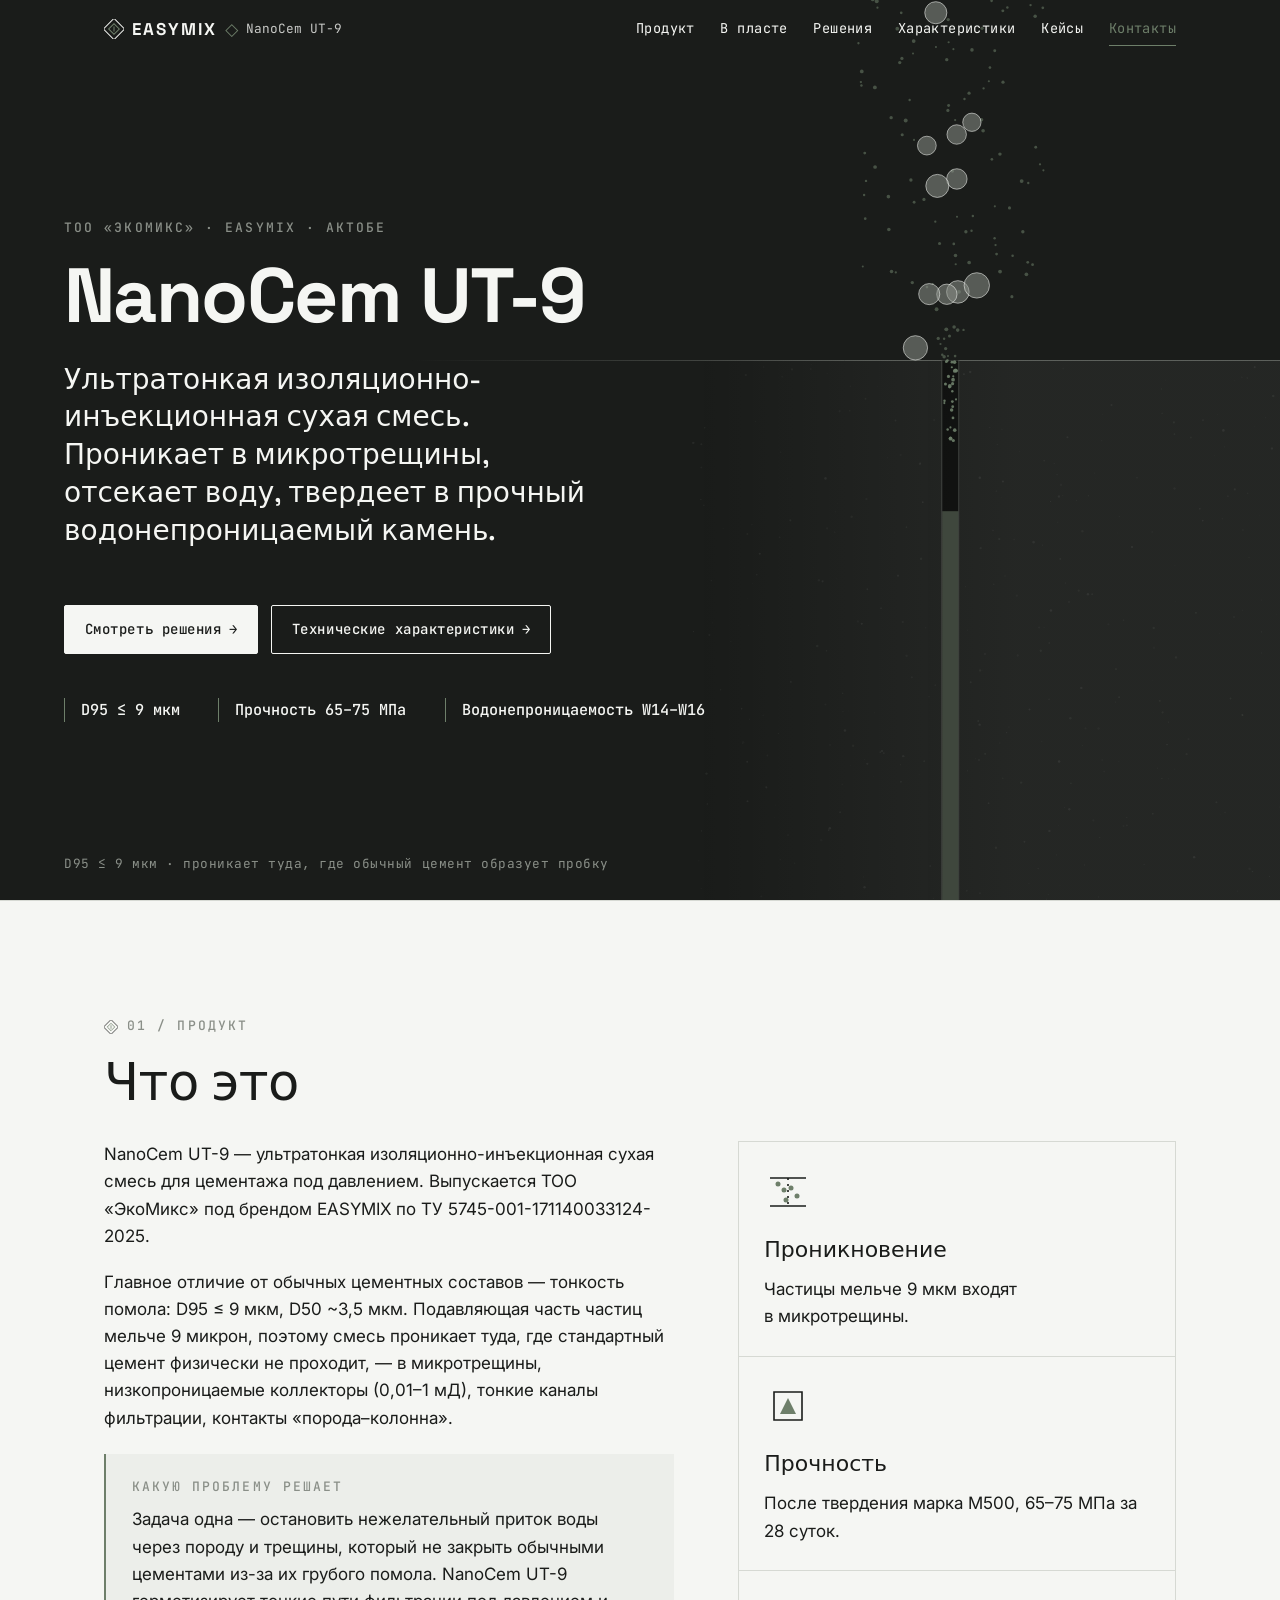
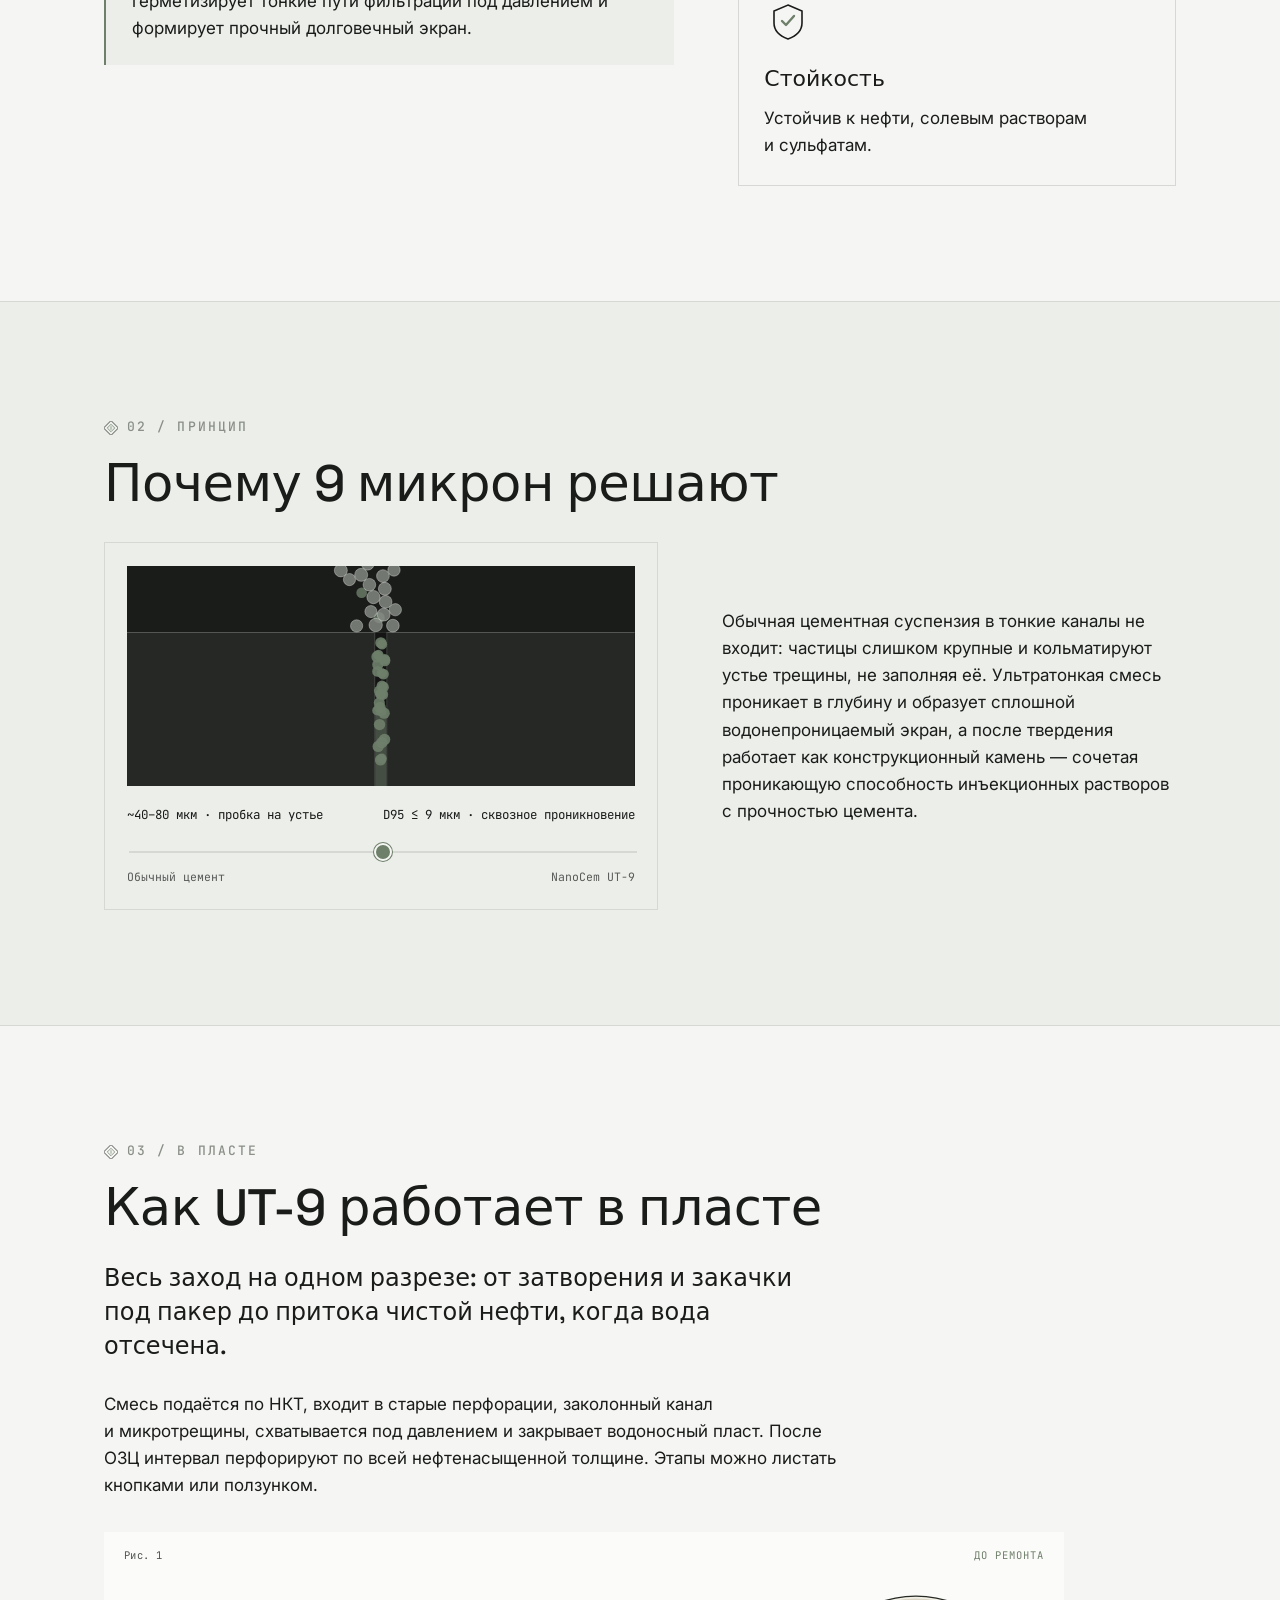
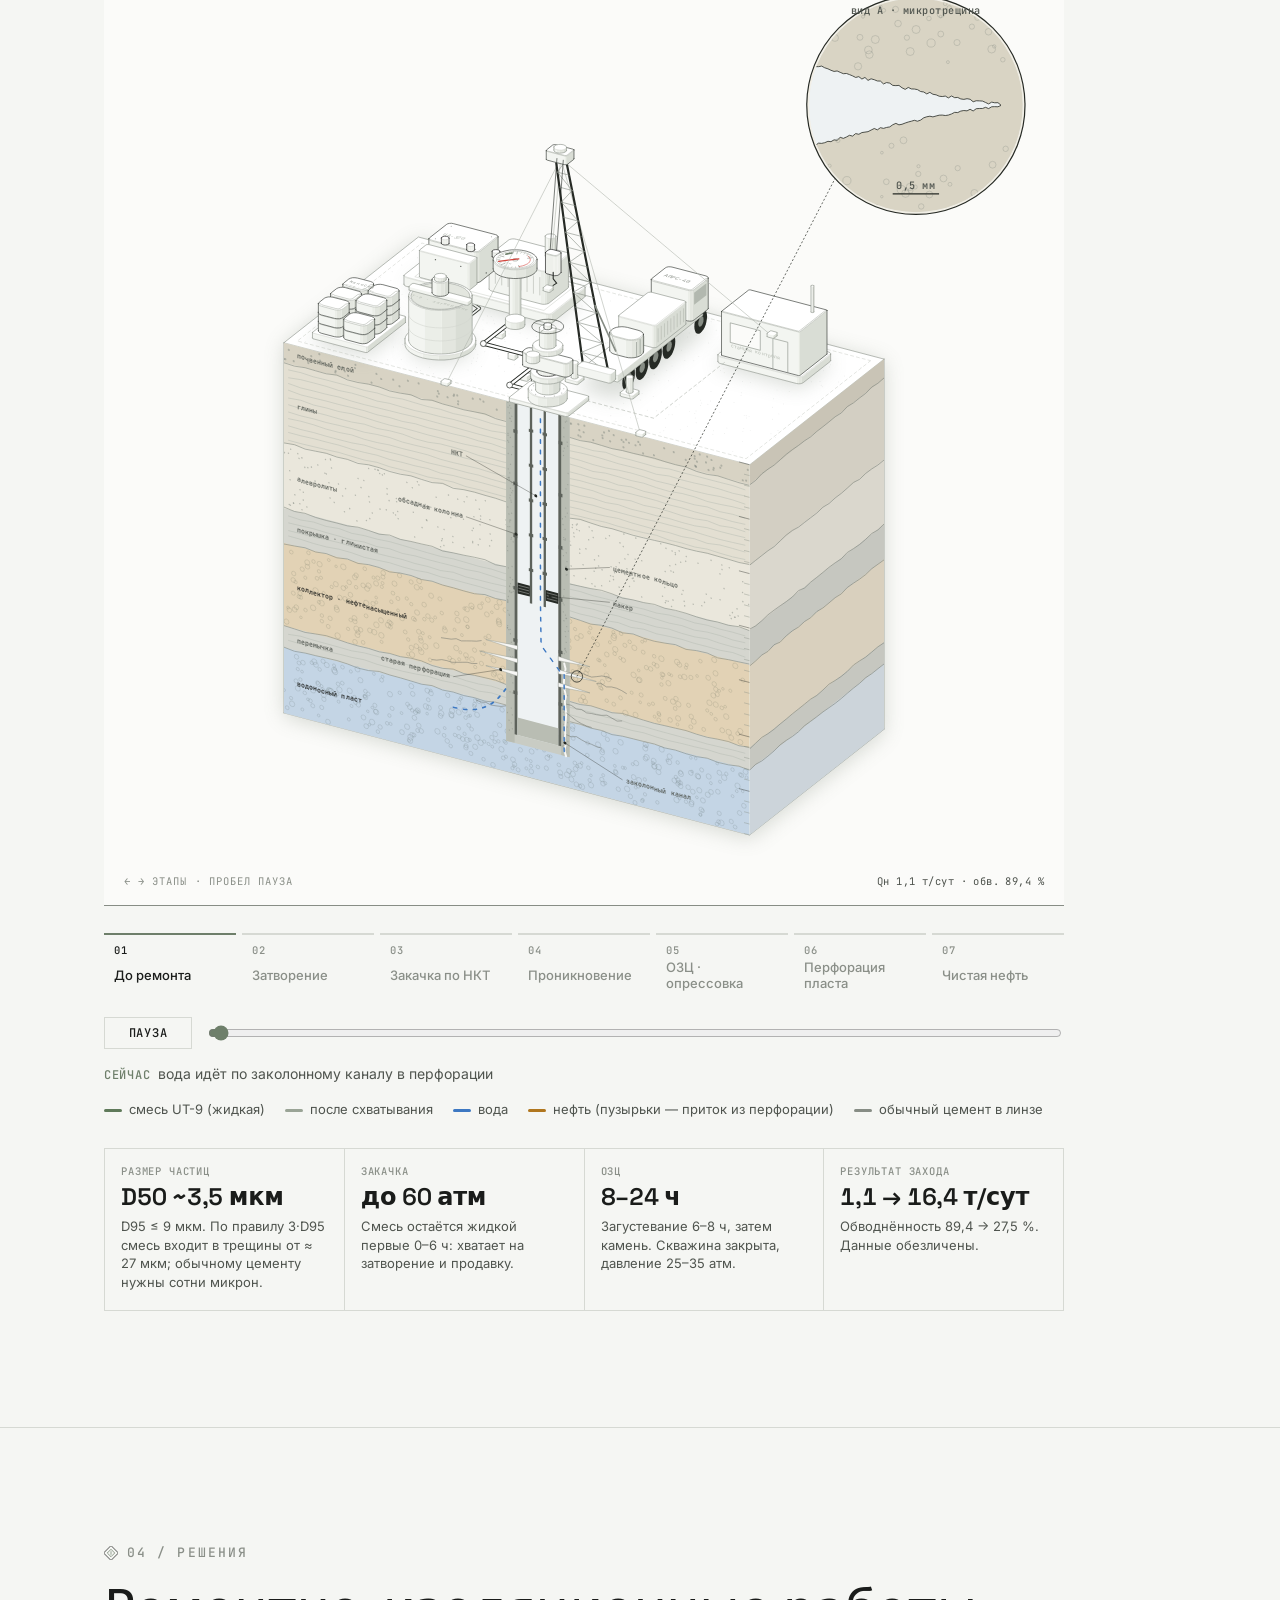
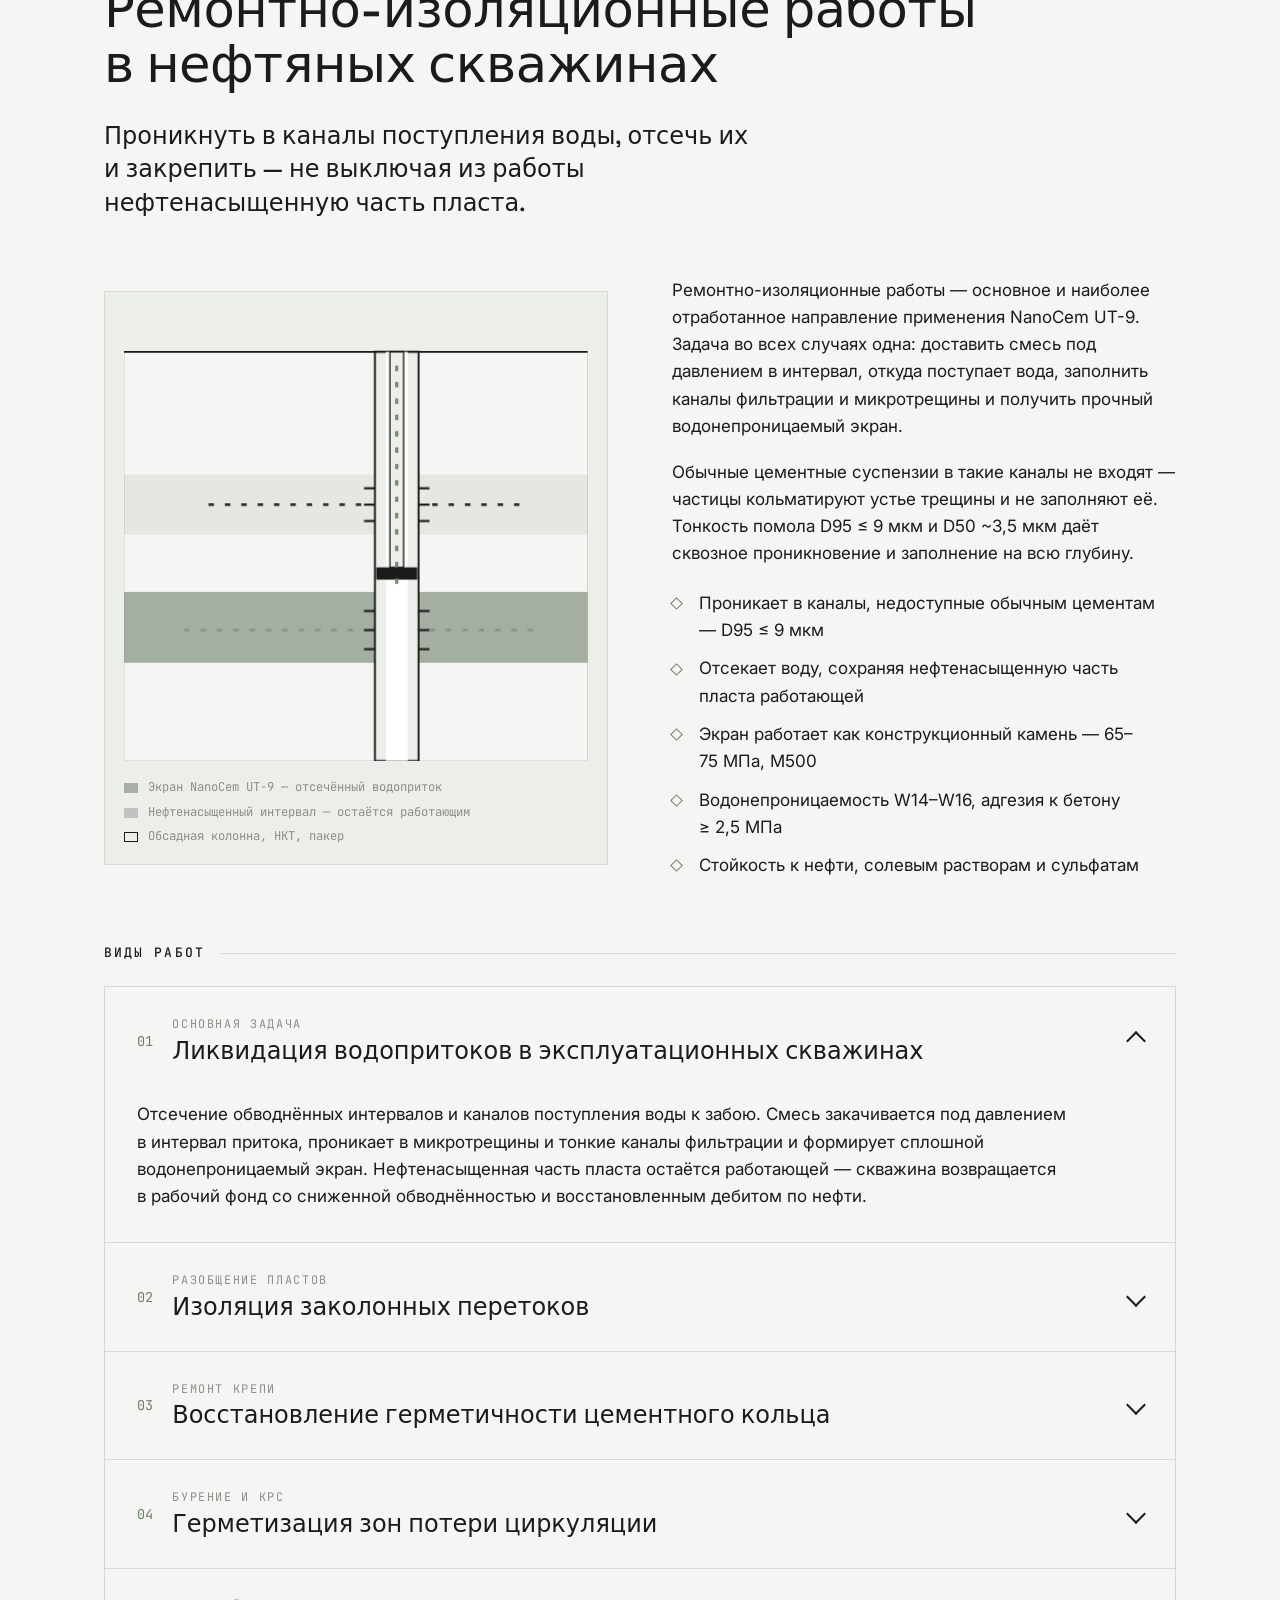
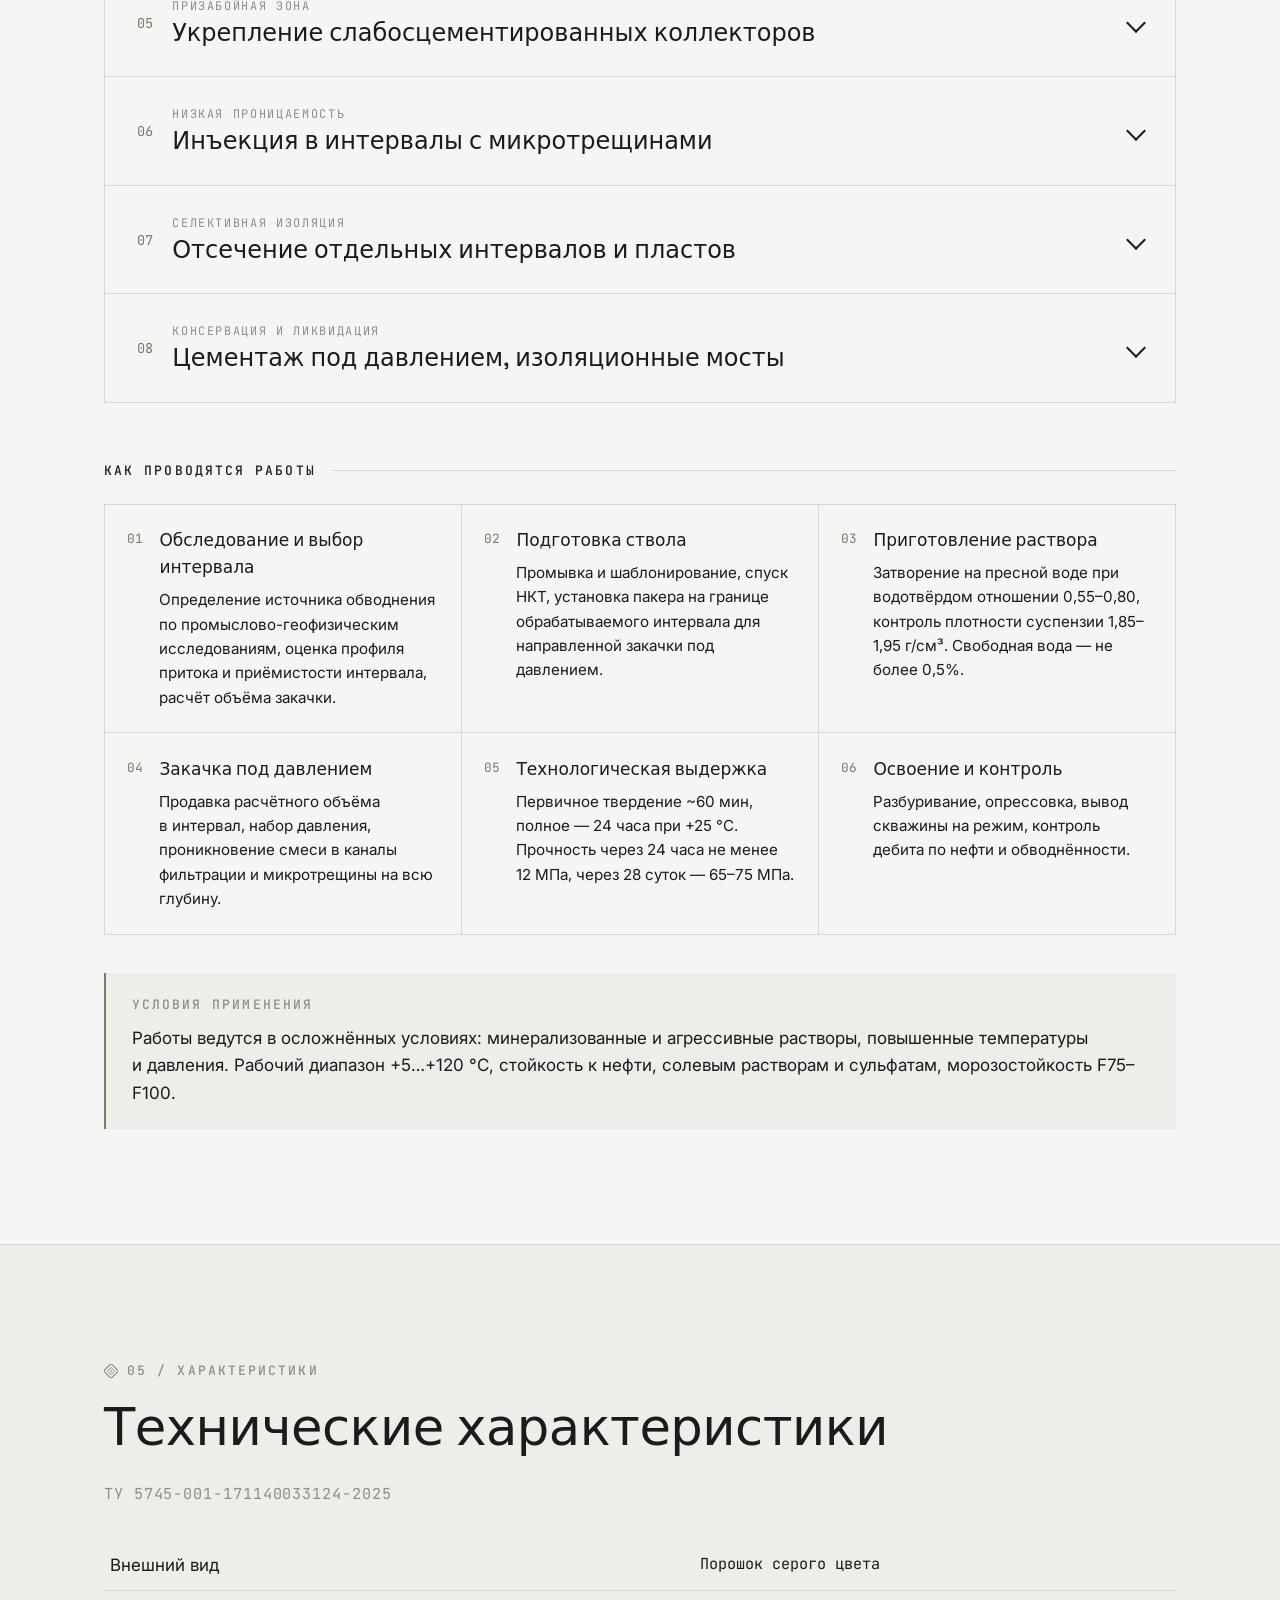
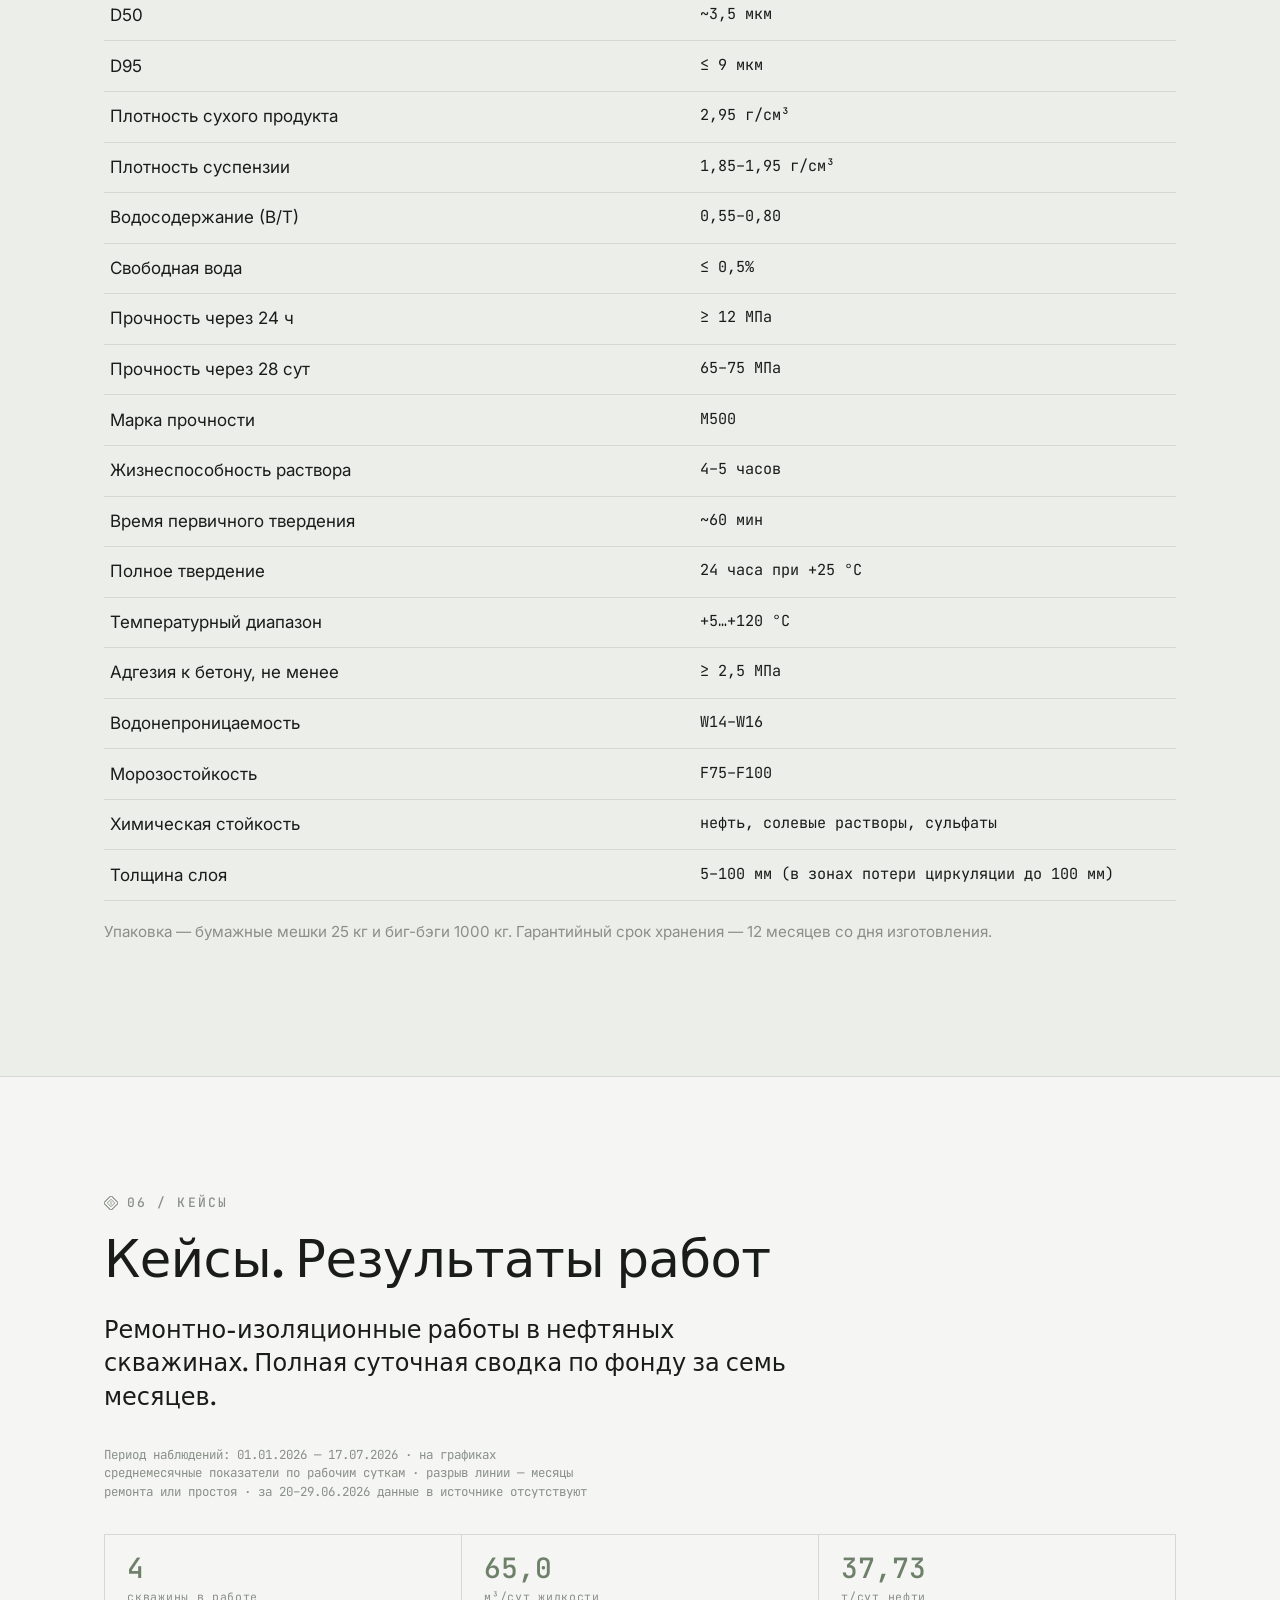
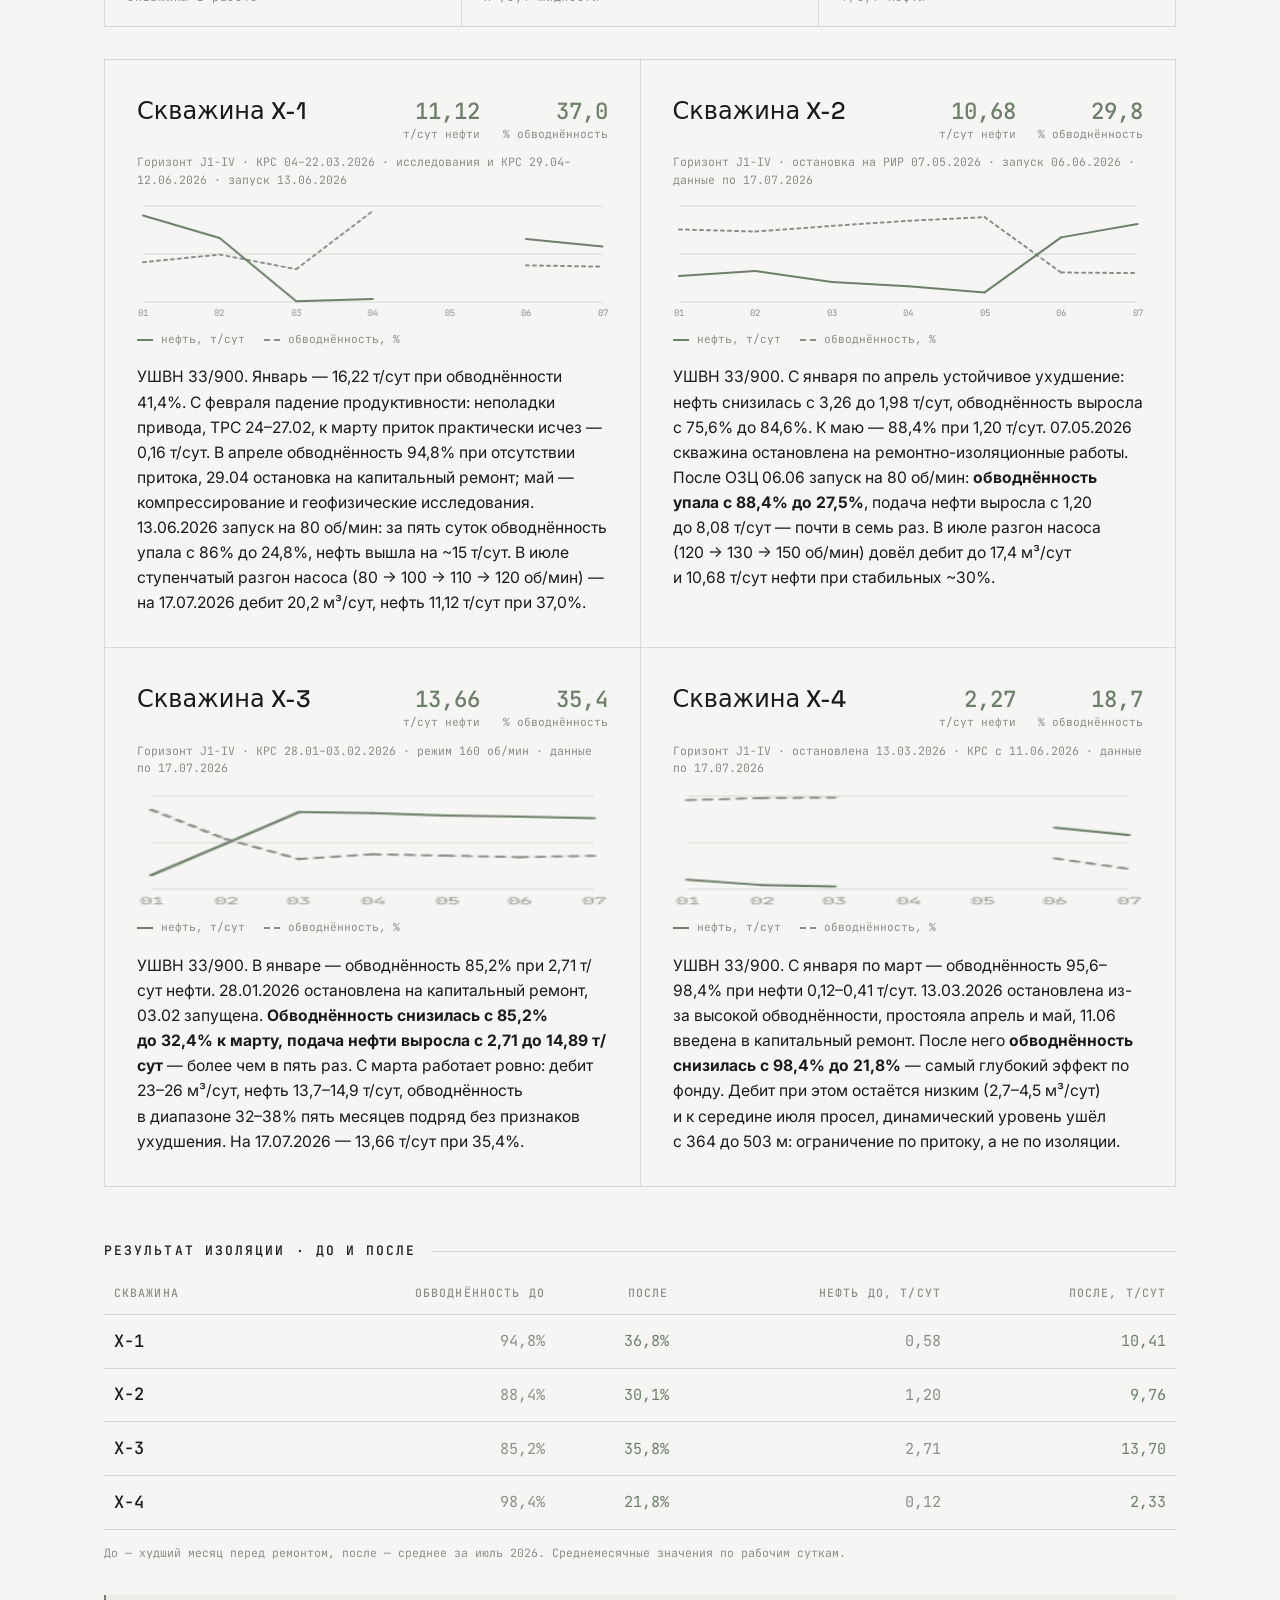
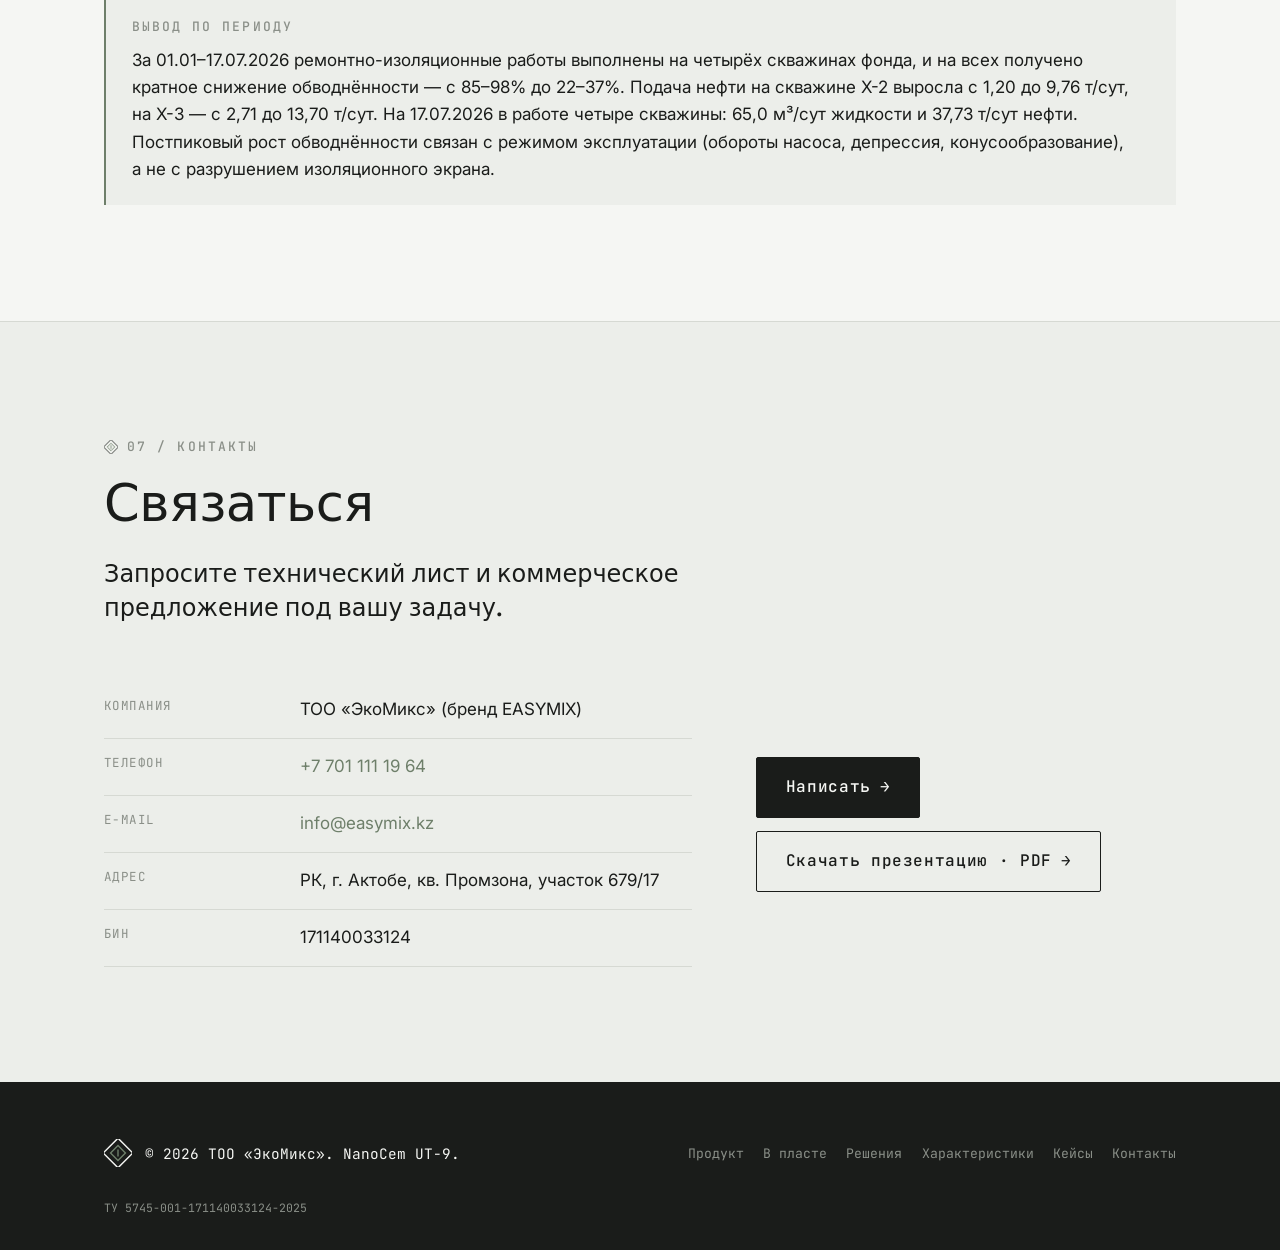
==== commit a87c4a93: "Адаптив под телефон: hero без наложений, таблица результатов карточками, меню без переносов Co-Autho" ====
--- a/index.html
+++ b/index.html
@@ -686,10 +686,10 @@
               </tr>
             </thead>
             <tbody>
-              <tr><th>X-1</th><td>94,8%</td><td class="good">36,8%</td><td>0,58</td><td class="good">10,41</td></tr>
-              <tr><th>X-2</th><td>88,4%</td><td class="good">30,1%</td><td>1,20</td><td class="good">9,76</td></tr>
-              <tr><th>X-3</th><td>85,2%</td><td class="good">35,8%</td><td>2,71</td><td class="good">13,70</td></tr>
-              <tr><th>X-4</th><td>98,4%</td><td class="good">21,8%</td><td>0,12</td><td class="good">2,33</td></tr>
+              <tr><th>X-1</th><td data-label="Обводнённость до">94,8%</td><td data-label="Обводнённость после" class="good">36,8%</td><td data-label="Нефть до, т/сут">0,58</td><td data-label="Нефть после, т/сут" class="good">10,41</td></tr>
+              <tr><th>X-2</th><td data-label="Обводнённость до">88,4%</td><td data-label="Обводнённость после" class="good">30,1%</td><td data-label="Нефть до, т/сут">1,20</td><td data-label="Нефть после, т/сут" class="good">9,76</td></tr>
+              <tr><th>X-3</th><td data-label="Обводнённость до">85,2%</td><td data-label="Обводнённость после" class="good">35,8%</td><td data-label="Нефть до, т/сут">2,71</td><td data-label="Нефть после, т/сут" class="good">13,70</td></tr>
+              <tr><th>X-4</th><td data-label="Обводнённость до">98,4%</td><td data-label="Обводнённость после" class="good">21,8%</td><td data-label="Нефть до, т/сут">0,12</td><td data-label="Нефть после, т/сут" class="good">2,33</td></tr>
             </tbody>
           </table>
           <p class="result-note">До — худший месяц перед ремонтом, после — среднее за июль 2026. Среднемесячные значения по рабочим суткам.</p>
--- a/assets/css/style.css
+++ b/assets/css/style.css
@@ -148,7 +148,7 @@
 .nav__links { display: flex; gap: clamp(0.8rem, 2vw, 1.8rem); }
 .nav__links a {
   text-decoration: none; color: var(--paper);
-  font-family: var(--f-mono); font-size: 0.85rem; letter-spacing: 0.03em;
+  font-family: var(--f-mono); font-size: 0.85rem; letter-spacing: 0.03em; white-space: nowrap;
   padding: 0.3em 0; position: relative; transition: color .3s var(--ease);
 }
 .nav.scrolled .nav__links a { color: var(--ink); }
@@ -204,9 +204,9 @@
 
 .hero__caption {
   position: absolute; left: 50%; bottom: 1.6rem; transform: translateX(-50%);
-  z-index: 2; margin: 0; width: 100%; max-width: var(--max); padding-inline: var(--pad);
+  z-index: 2; margin: 0; width: calc(100% - 2 * var(--pad)); max-width: var(--max);
   font-family: var(--f-mono); font-size: 0.8rem; letter-spacing: 0.04em; color: var(--muted);
-  text-align: center;
+  text-align: left;
 }
 
 /* ---------- Продукт ---------- */
@@ -269,7 +269,7 @@
 }
 
 /* ---------- Решения ---------- */
-.solutions { display: grid; gap: 1px; background: var(--line); border: 1px solid var(--line); }
+.solutions { display: grid; grid-template-columns: minmax(0, 1fr); gap: 1px; background: var(--line); border: 1px solid var(--line); }
 .sol { background: var(--paper); }
 .sol__head {
   width: 100%; display: grid; grid-template-columns: auto 1fr auto; align-items: center; gap: 1.2rem;
@@ -283,7 +283,7 @@
   display: block; font-family: var(--f-mono); font-size: 0.74rem; text-transform: uppercase;
   letter-spacing: 0.14em; color: var(--muted); margin-bottom: 0.25em;
 }
-.sol__title { font-family: var(--f-display); font-weight: 500; font-size: clamp(1.15rem, 2vw, 1.5rem); }
+.sol__title { font-family: var(--f-display); font-weight: 500; font-size: clamp(1.15rem, 2vw, 1.5rem); overflow-wrap: break-word; hyphens: auto; }
 .sol__arrow { width: 14px; height: 14px; border-right: 2px solid var(--ink); border-bottom: 2px solid var(--ink);
   transform: rotate(45deg); transition: transform .3s var(--ease); flex: none; }
 .sol[aria-expanded="true"] .sol__arrow,
@@ -530,7 +530,27 @@
   .oil__intro { grid-template-columns: 1fr; }
   .oil__scheme { max-width: 460px; }
   .steps { grid-template-columns: repeat(2, 1fr); }
-  .summary { grid-template-columns: repeat(2, 1fr); }
+}
+
+/* до 1100px не помещается подпись продукта рядом с шестью пунктами меню */
+@media (max-width: 1099px) {
+  .nav__product, .nav__sep { display: none; }
+}
+
+/* пока сцена частиц не уходит вправо (< 900px, см. particles.js), она идёт
+   отдельной полосой под текстом, а не фоном за ним */
+@media (max-width: 899px) {
+  .hero { padding-bottom: 2.4rem; }
+  .hero__caption {
+    position: static; transform: none; text-align: left;
+    width: auto; max-width: none; padding-inline: 0;
+    margin-top: 2.2rem;
+  }
+  .hero__canvas {
+    position: relative; inset: auto; order: 1;
+    width: calc(100% + 2 * var(--pad)); max-width: none; flex: 1 0 34svh; min-height: 220px;
+    margin: 1.8rem calc(-1 * var(--pad)) -2.4rem;
+  }
 }
 
 @media (max-width: 767px) {
@@ -547,7 +567,6 @@
   .nav__burger.open span:nth-child(1) { transform: translateY(7px) rotate(45deg); background: var(--ink); }
   .nav__burger.open span:nth-child(2) { opacity: 0; }
   .nav__burger.open span:nth-child(3) { transform: translateY(-7px) rotate(-45deg); background: var(--ink); }
-  .nav__product { display: none; }
 
   .product__cards { grid-template-columns: 1fr; }
 
@@ -561,6 +580,19 @@
   .case__stats { width: 100%; justify-content: flex-start; gap: 2rem; }
   .stat { align-items: flex-start; }
   .reqs > div { grid-template-columns: 1fr; gap: 0.2rem; }
+
+  /* таблица «до и после» — карточки по скважинам */
+  .result-wrap { overflow: visible; }
+  .result-table { min-width: 0; }
+  .result-table thead { display: none; }
+  .result-table, .result-table tbody { display: block; }
+  .result-table tbody tr { display: grid; grid-template-columns: 1fr 1fr; gap: 0.5rem 1rem; padding: 0.9rem 0; }
+  .result-table tbody th { grid-column: 1 / -1; padding: 0; }
+  .result-table td { display: flex; flex-direction: column; gap: 0.15rem; text-align: left; padding: 0; }
+  .result-table td::before {
+    content: attr(data-label); font-size: 0.68rem; letter-spacing: 0.06em;
+    text-transform: uppercase; color: var(--muted);
+  }
 
   /* --- Hero под телефон: подпись в потоке, без перекрытия --- */
   .hero {
@@ -572,11 +604,6 @@
   .hero__cta { flex-direction: column; align-items: stretch; gap: 0.7rem; }
   .hero__cta .btn { justify-content: center; width: 100%; }
   .hero__readouts { gap: 0.7rem 1.4rem; }
-  .hero__caption {
-    position: static; transform: none; text-align: left;
-    width: auto; max-width: none; padding-inline: 0;
-    margin-top: 2.2rem;
-  }
 
   /* --- Тап-зоны и плотность --- */
   .sol__head { grid-template-columns: auto 1fr auto; gap: 0.8rem; }
@@ -594,6 +621,8 @@
 }
 
 @media (max-width: 480px) {
+  .summary__cell { padding: 1rem 0.8rem; }
+  .summary__cell .num { font-size: 1.35rem; }
   .case__stats { gap: 1.4rem; }
   .stat .num { font-size: 1.25rem; }
   .hero__title { word-break: break-word; }
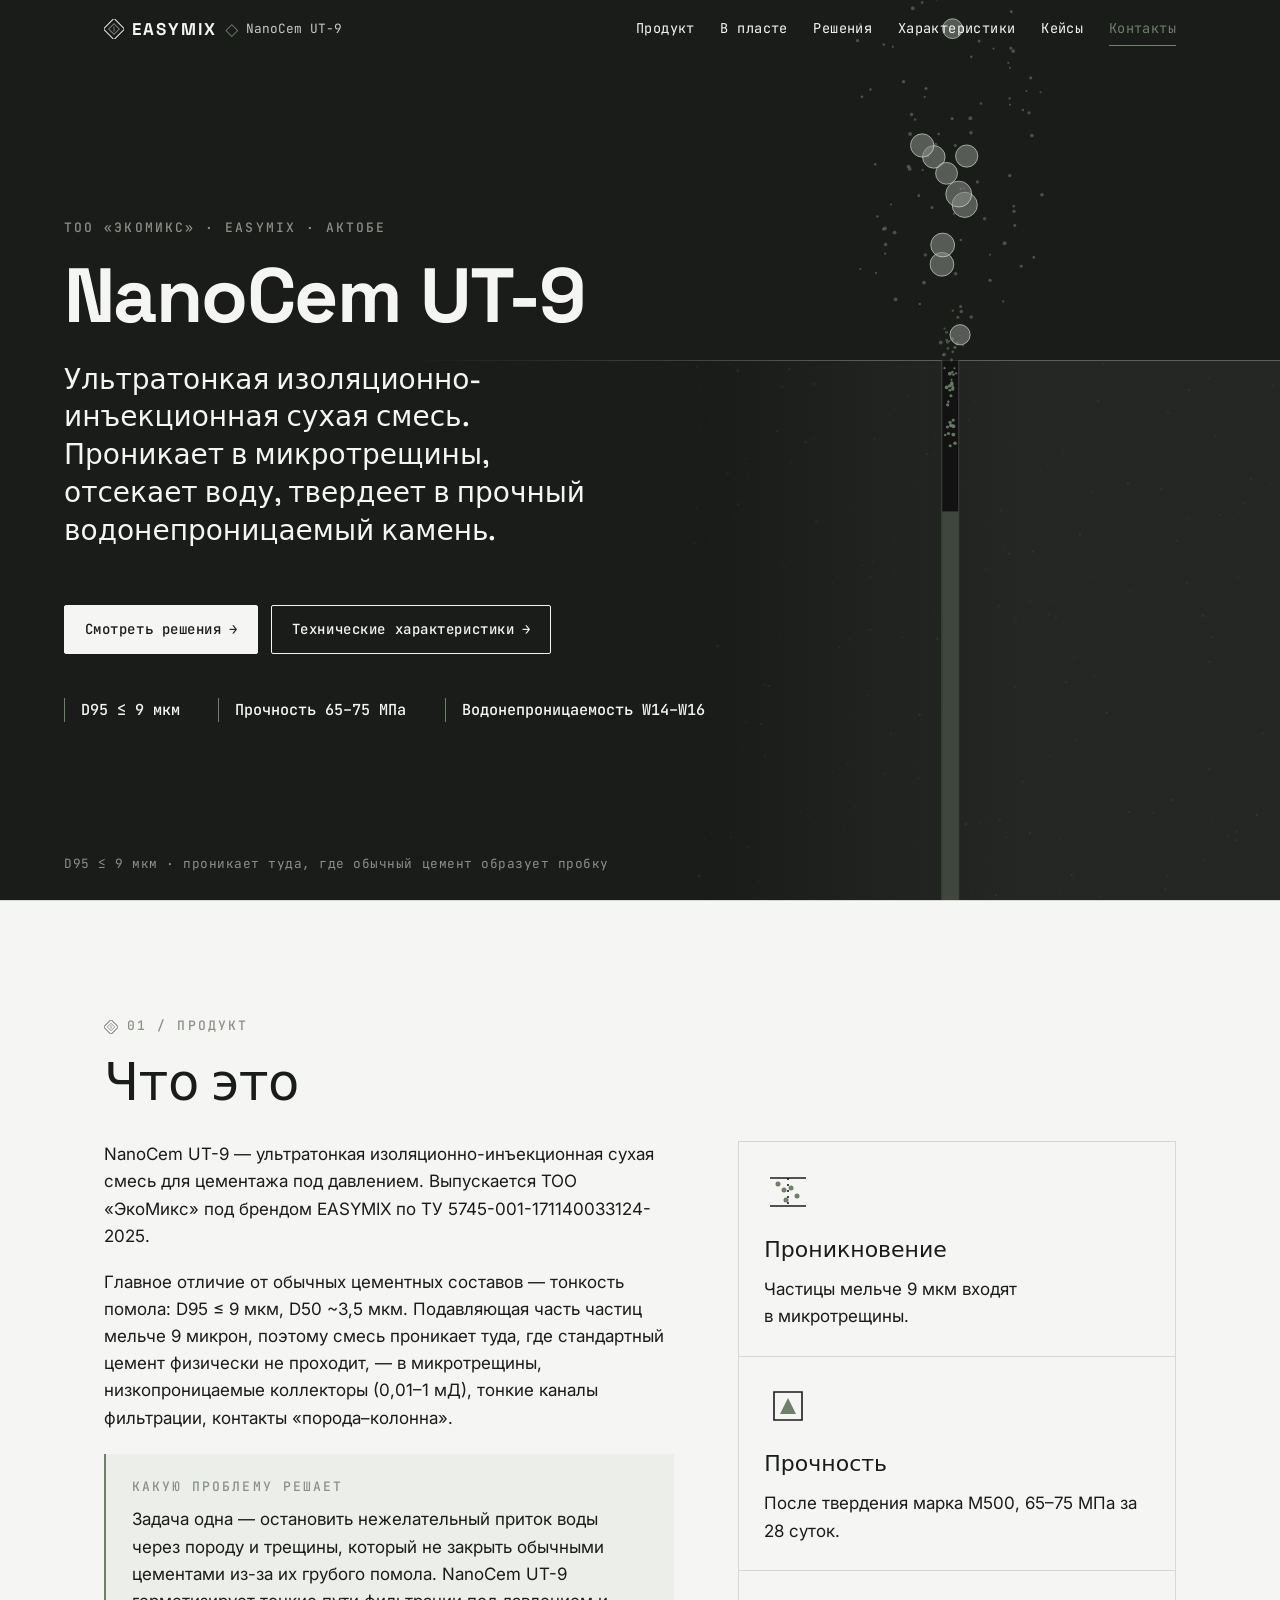
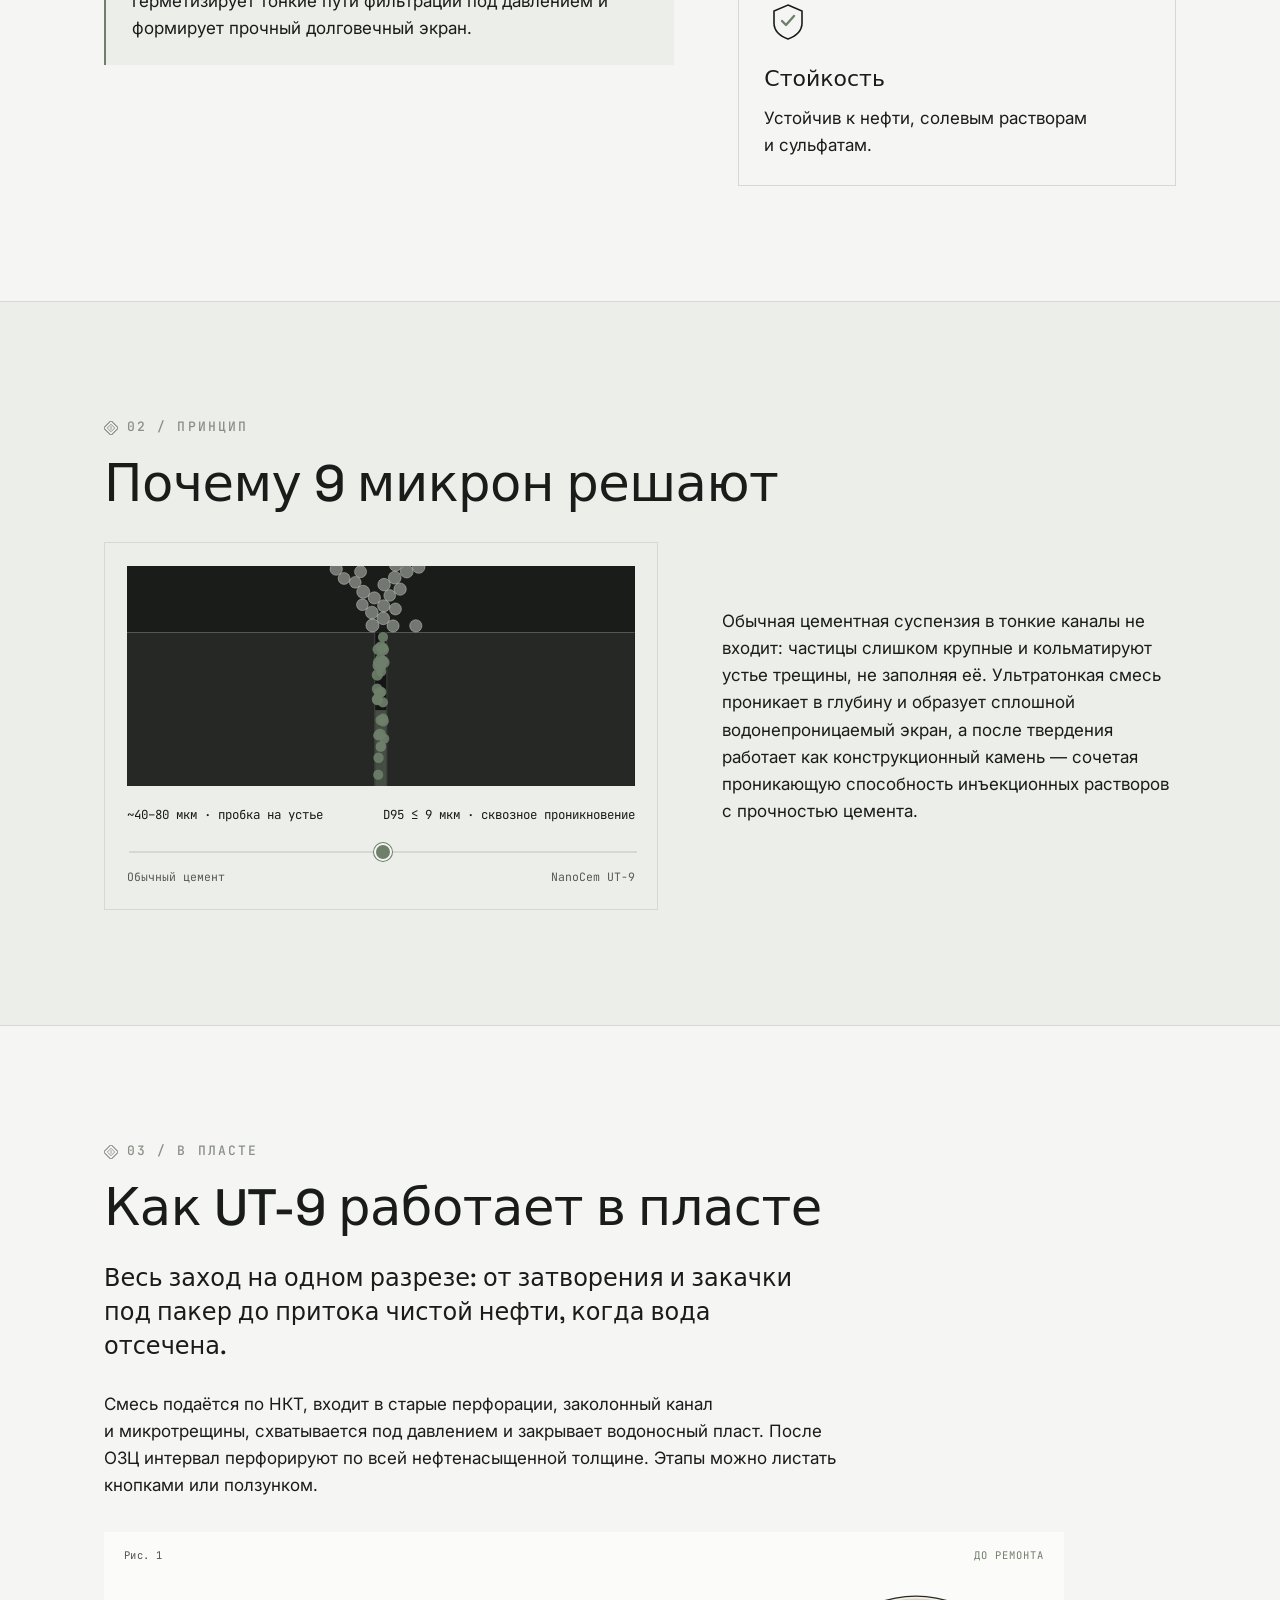
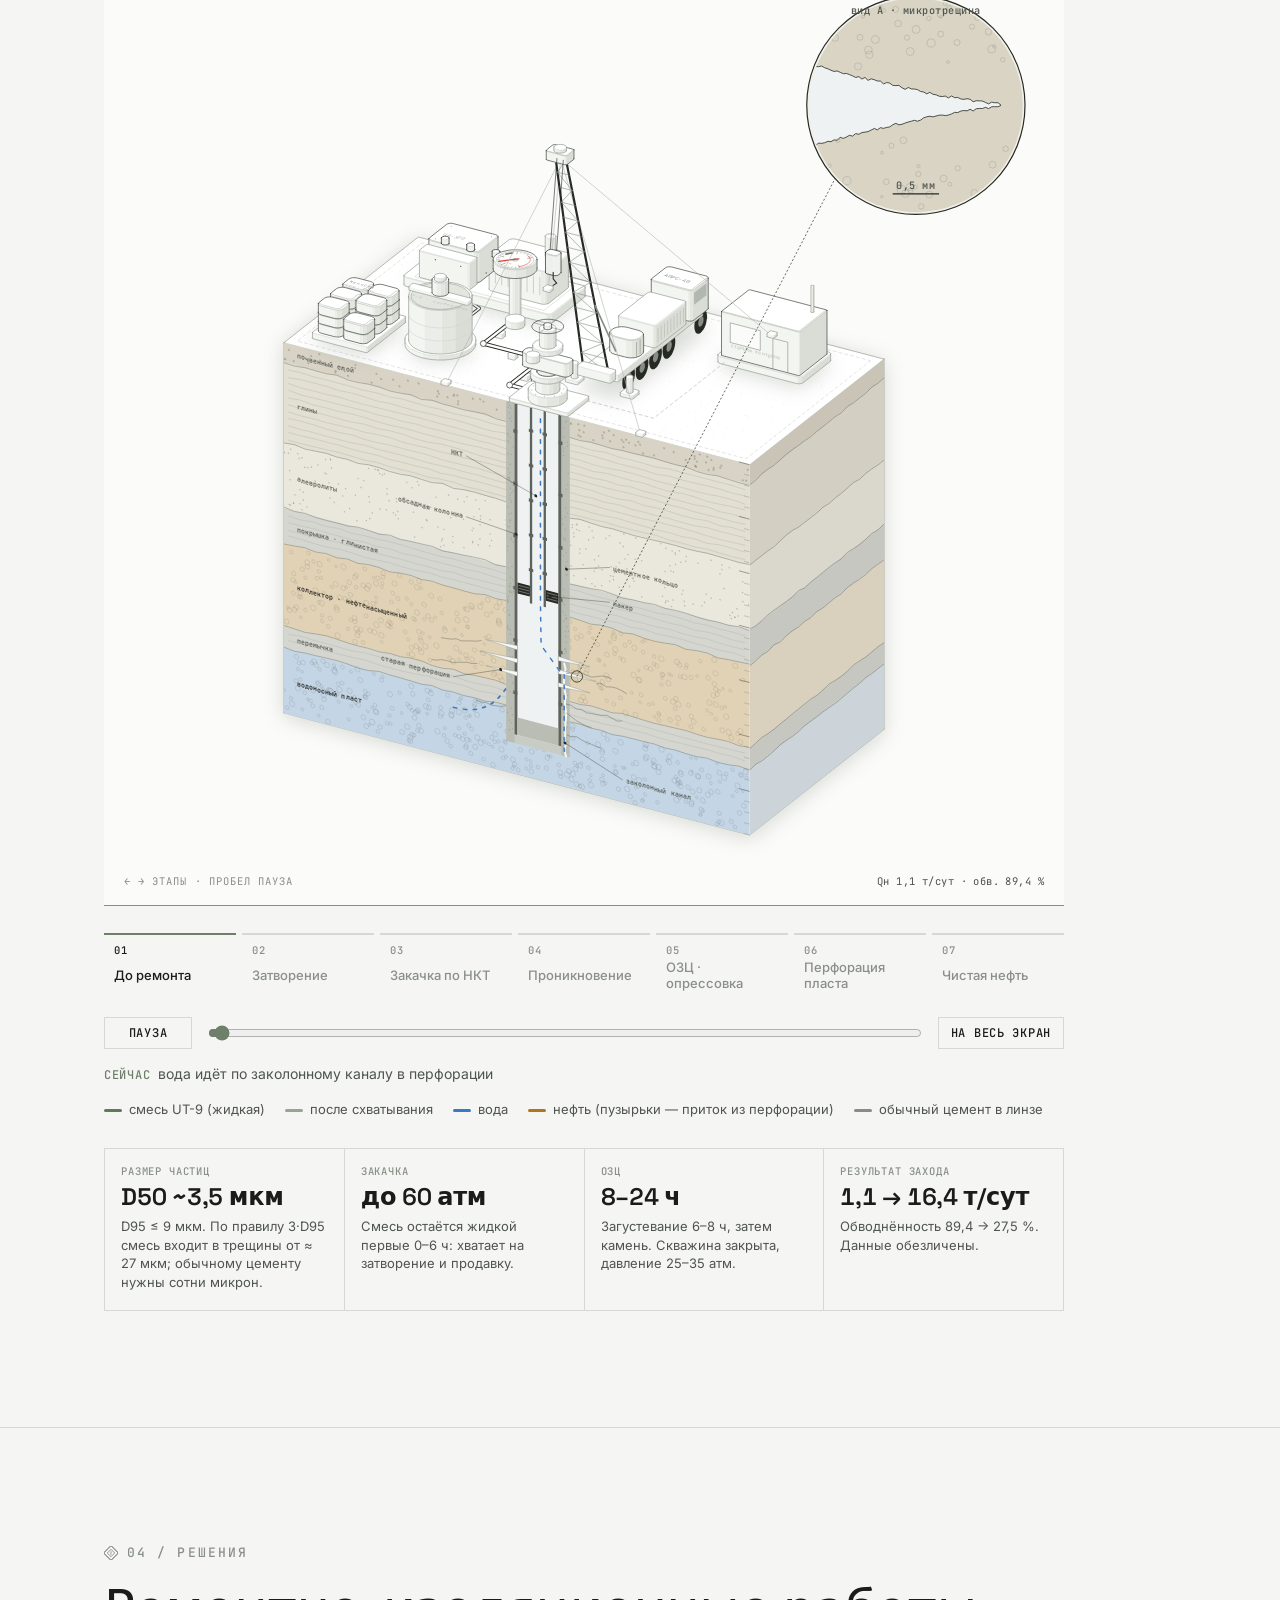
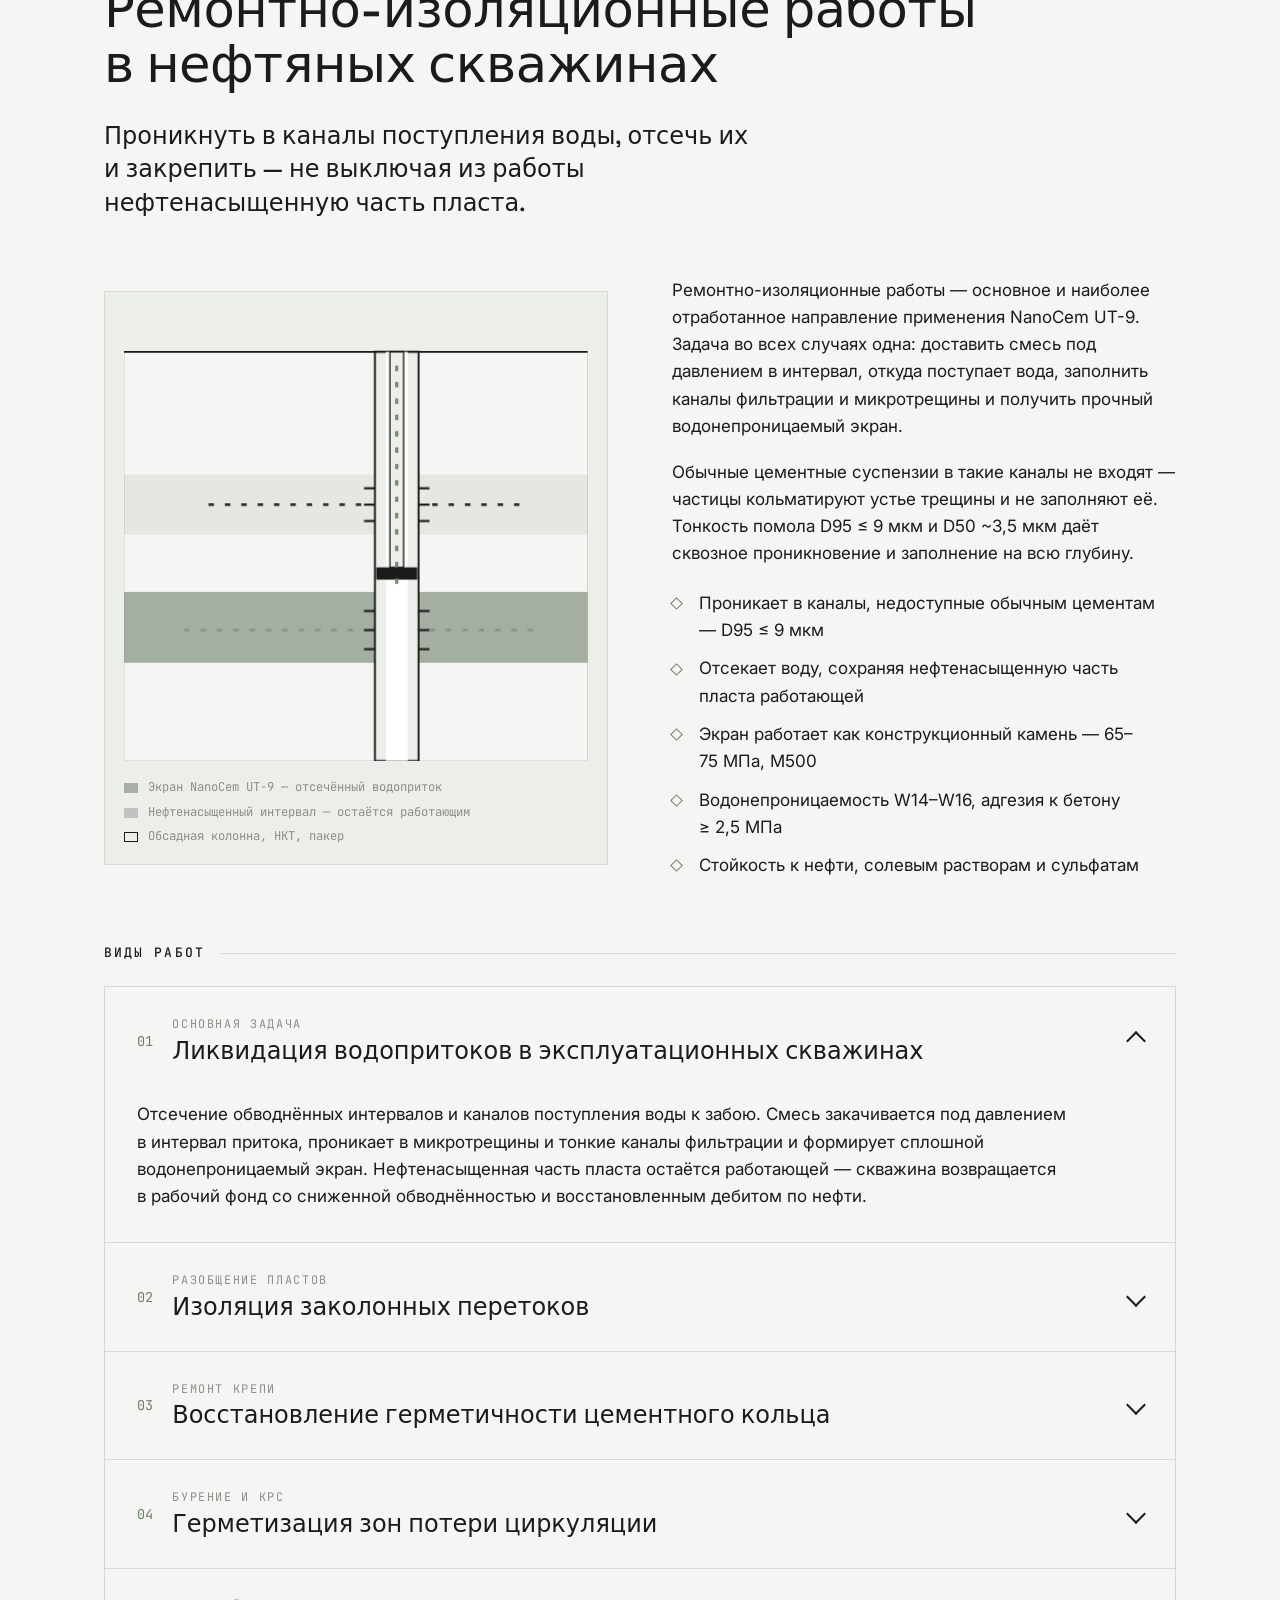
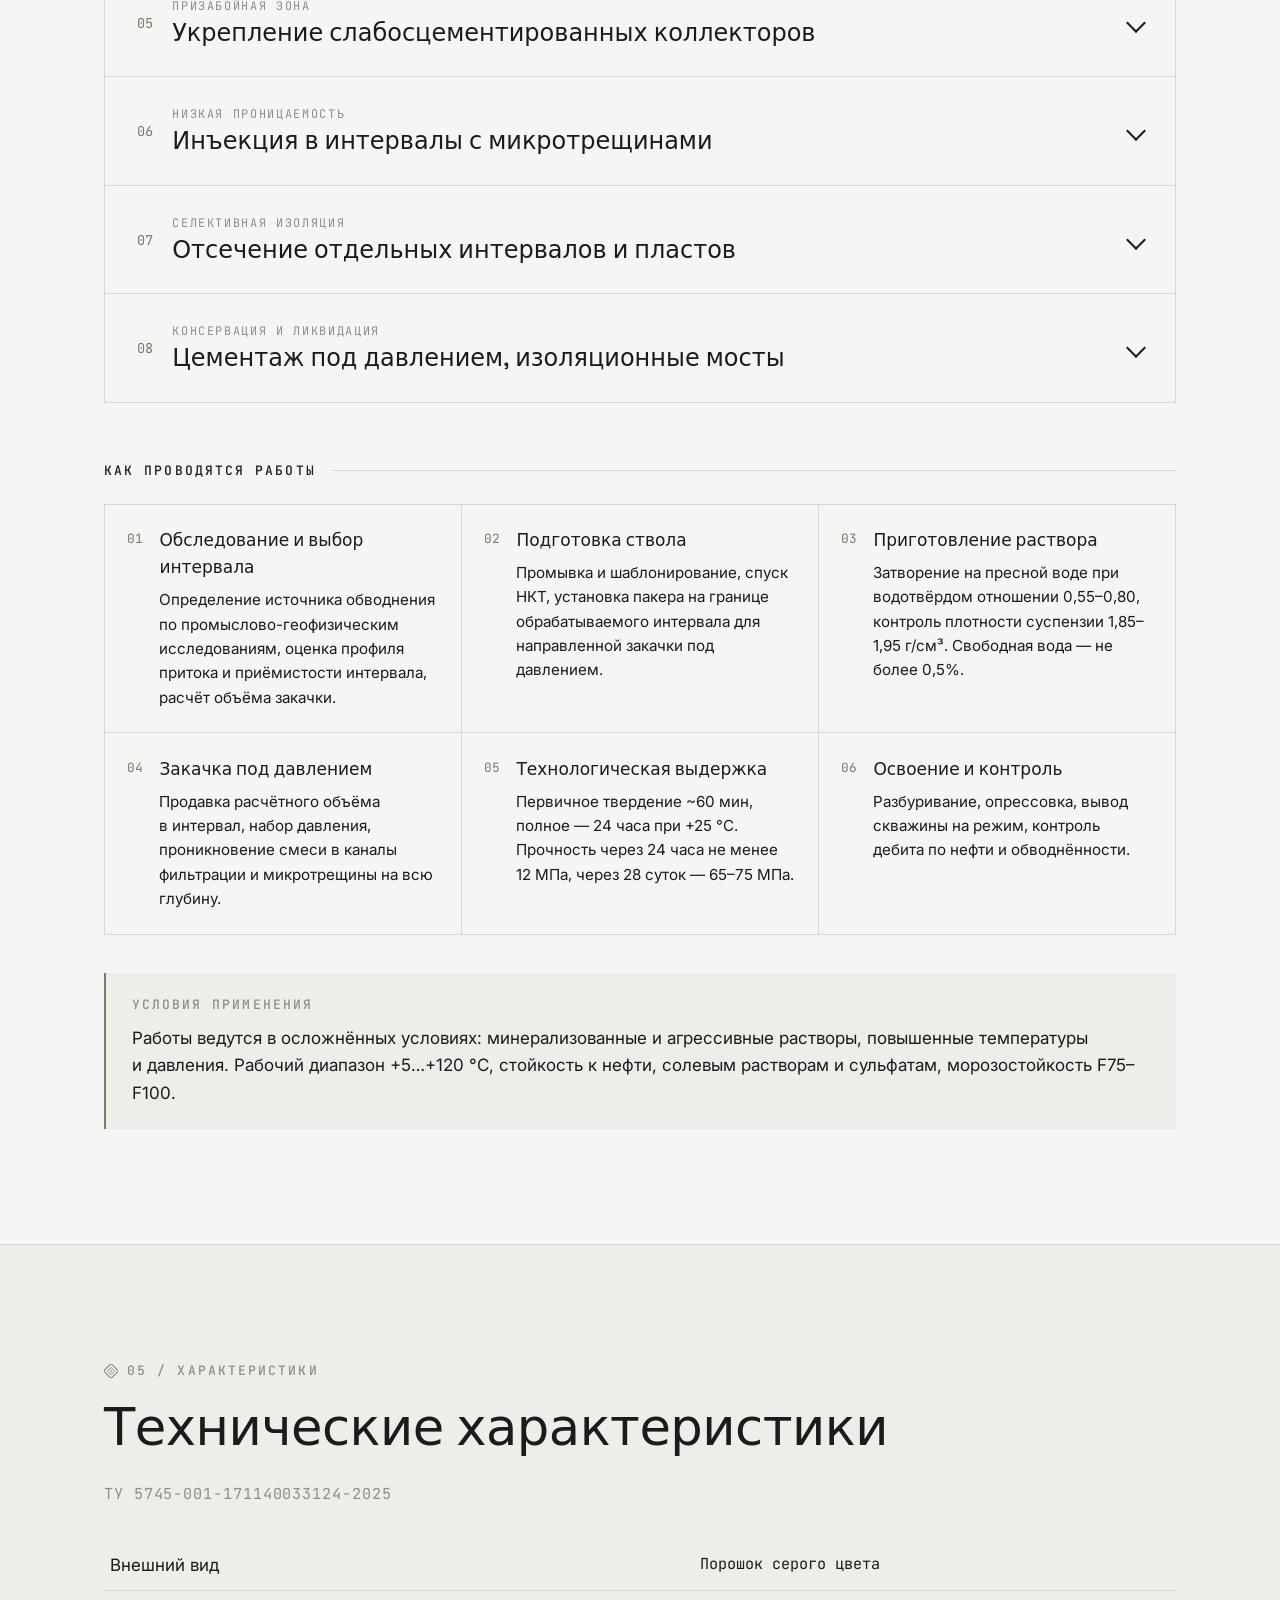
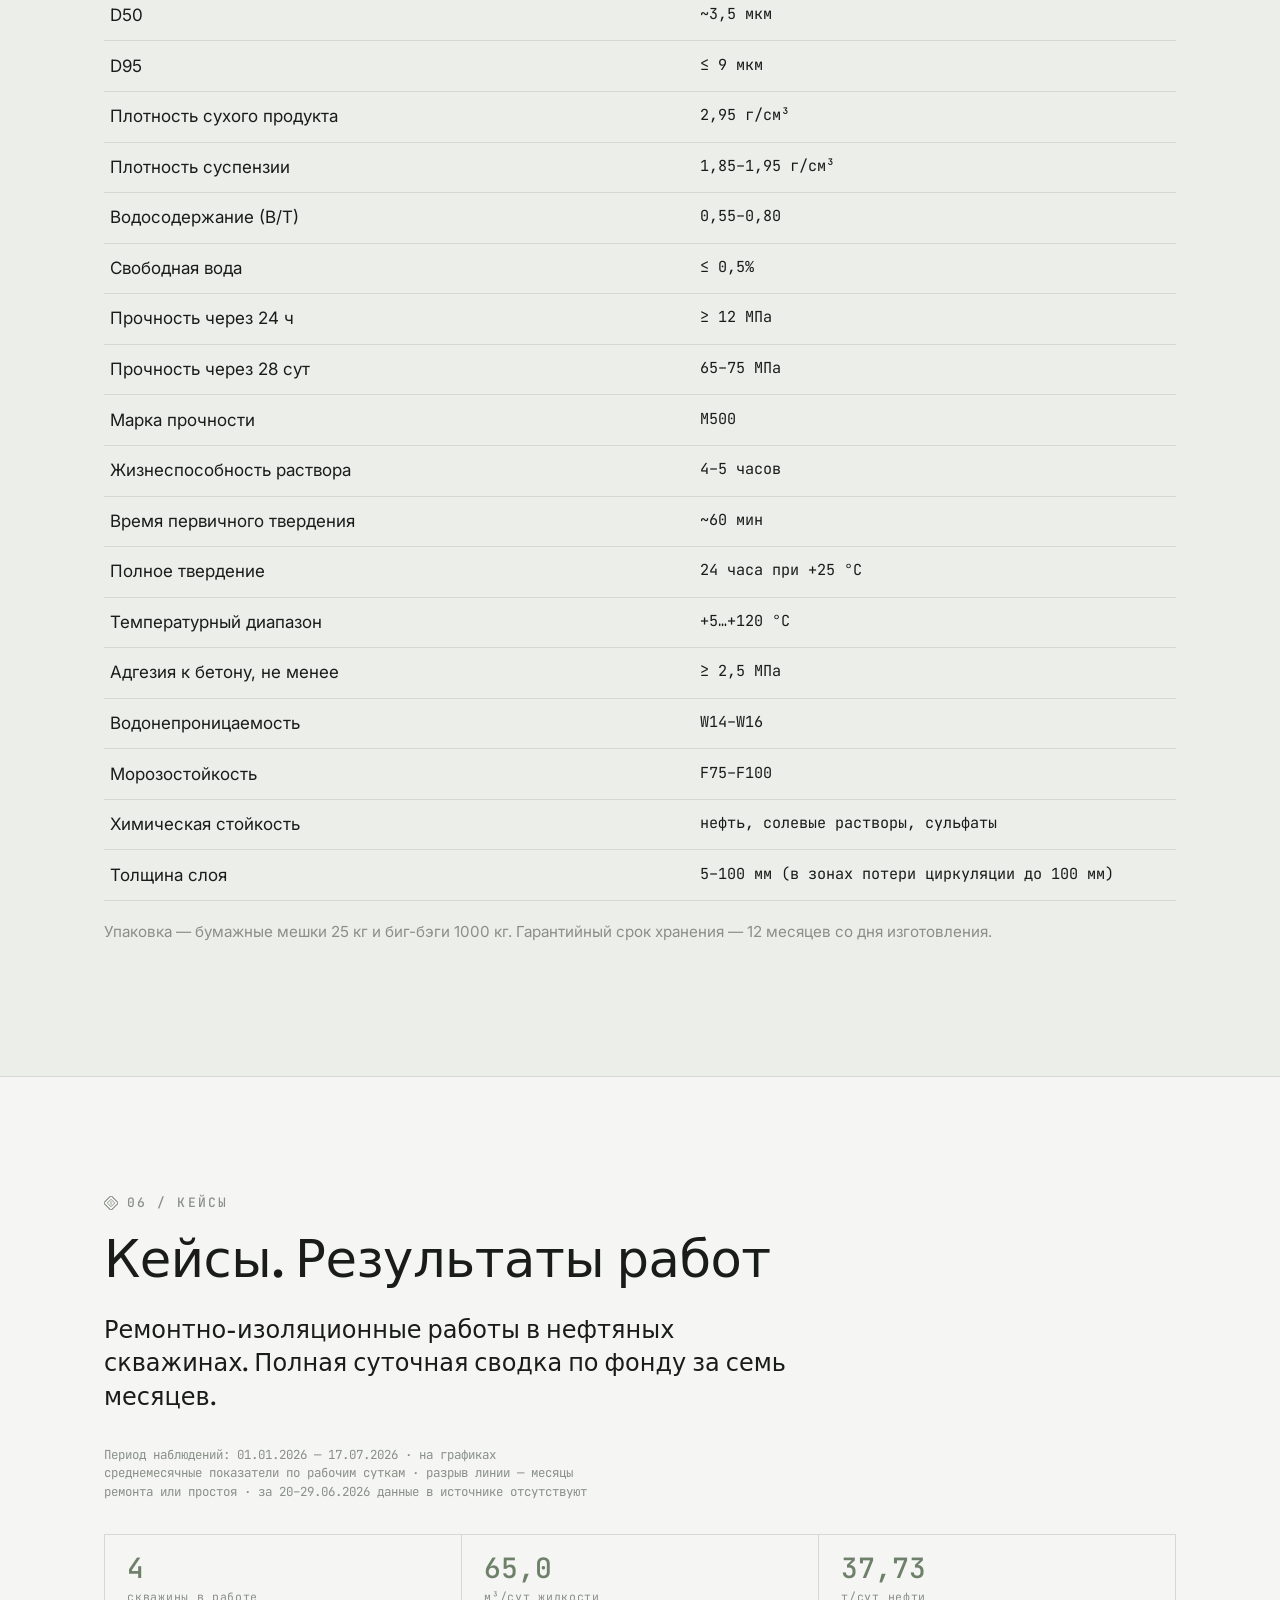
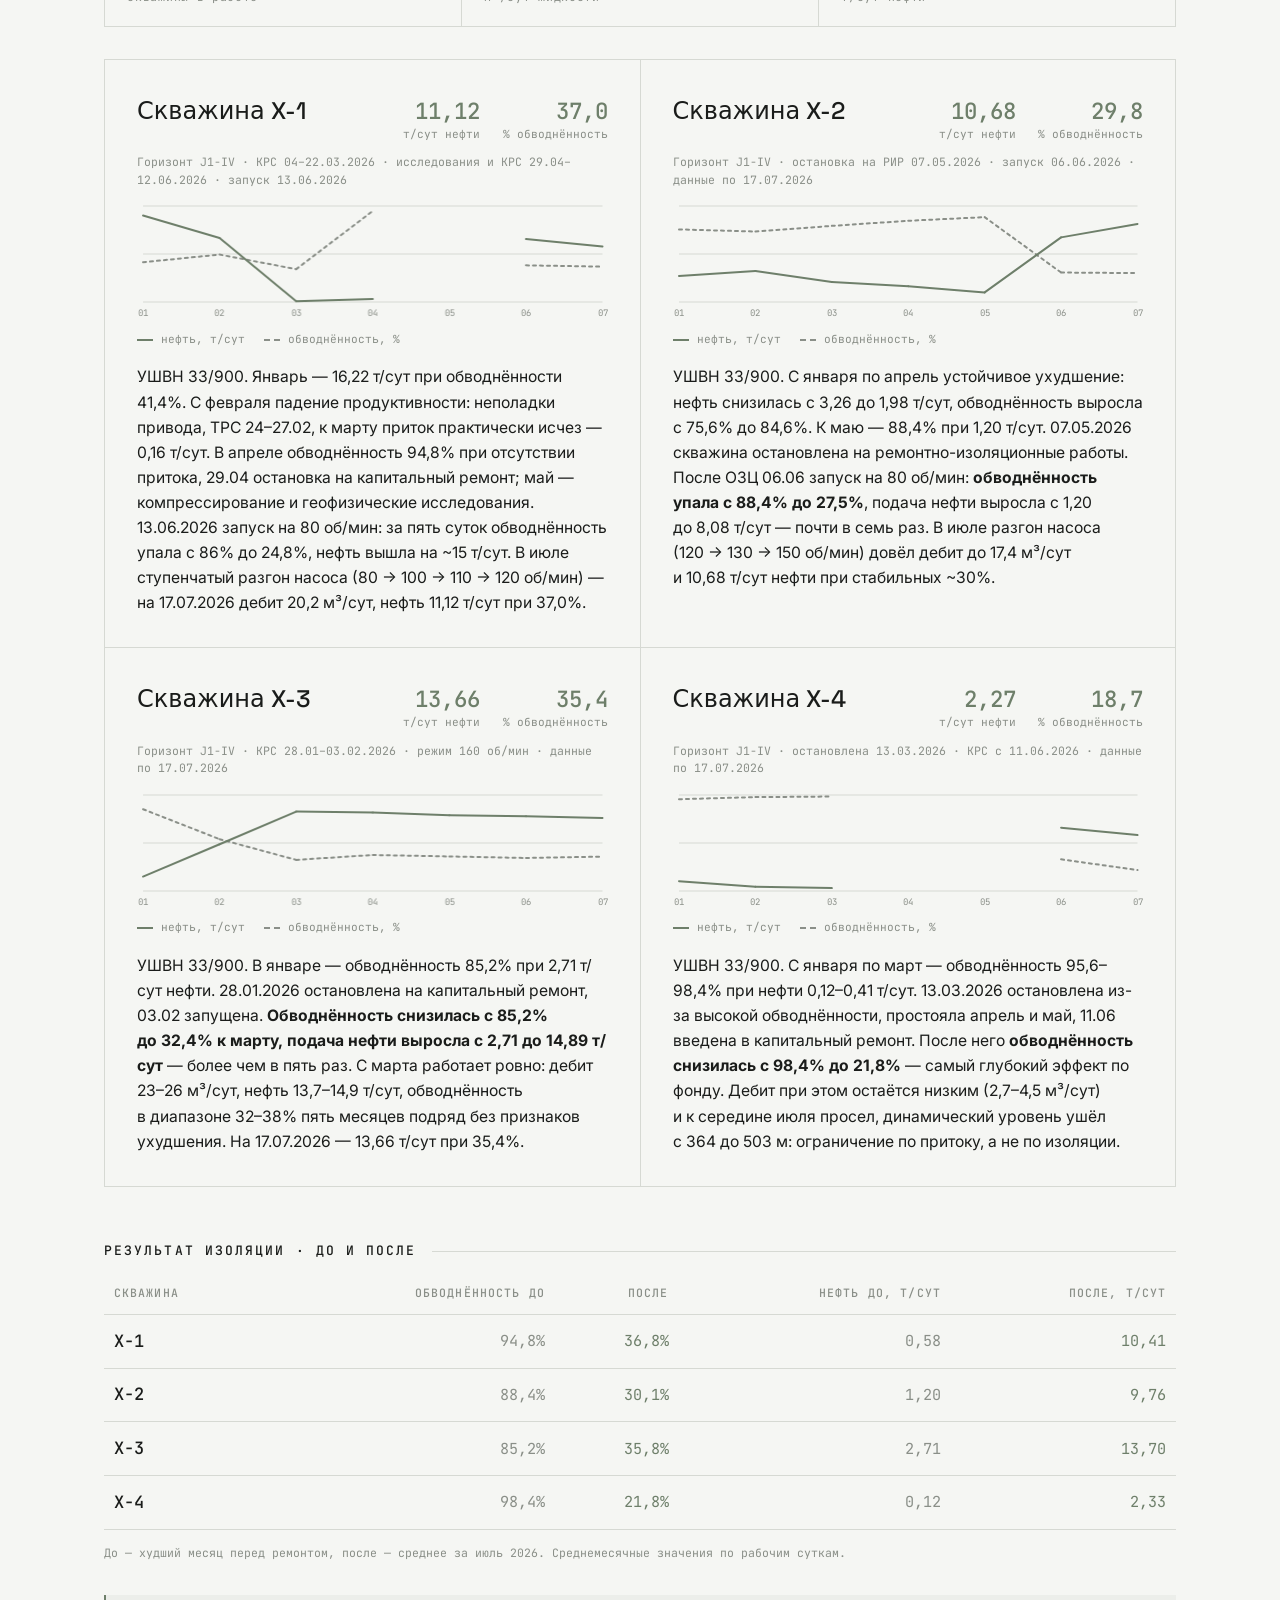
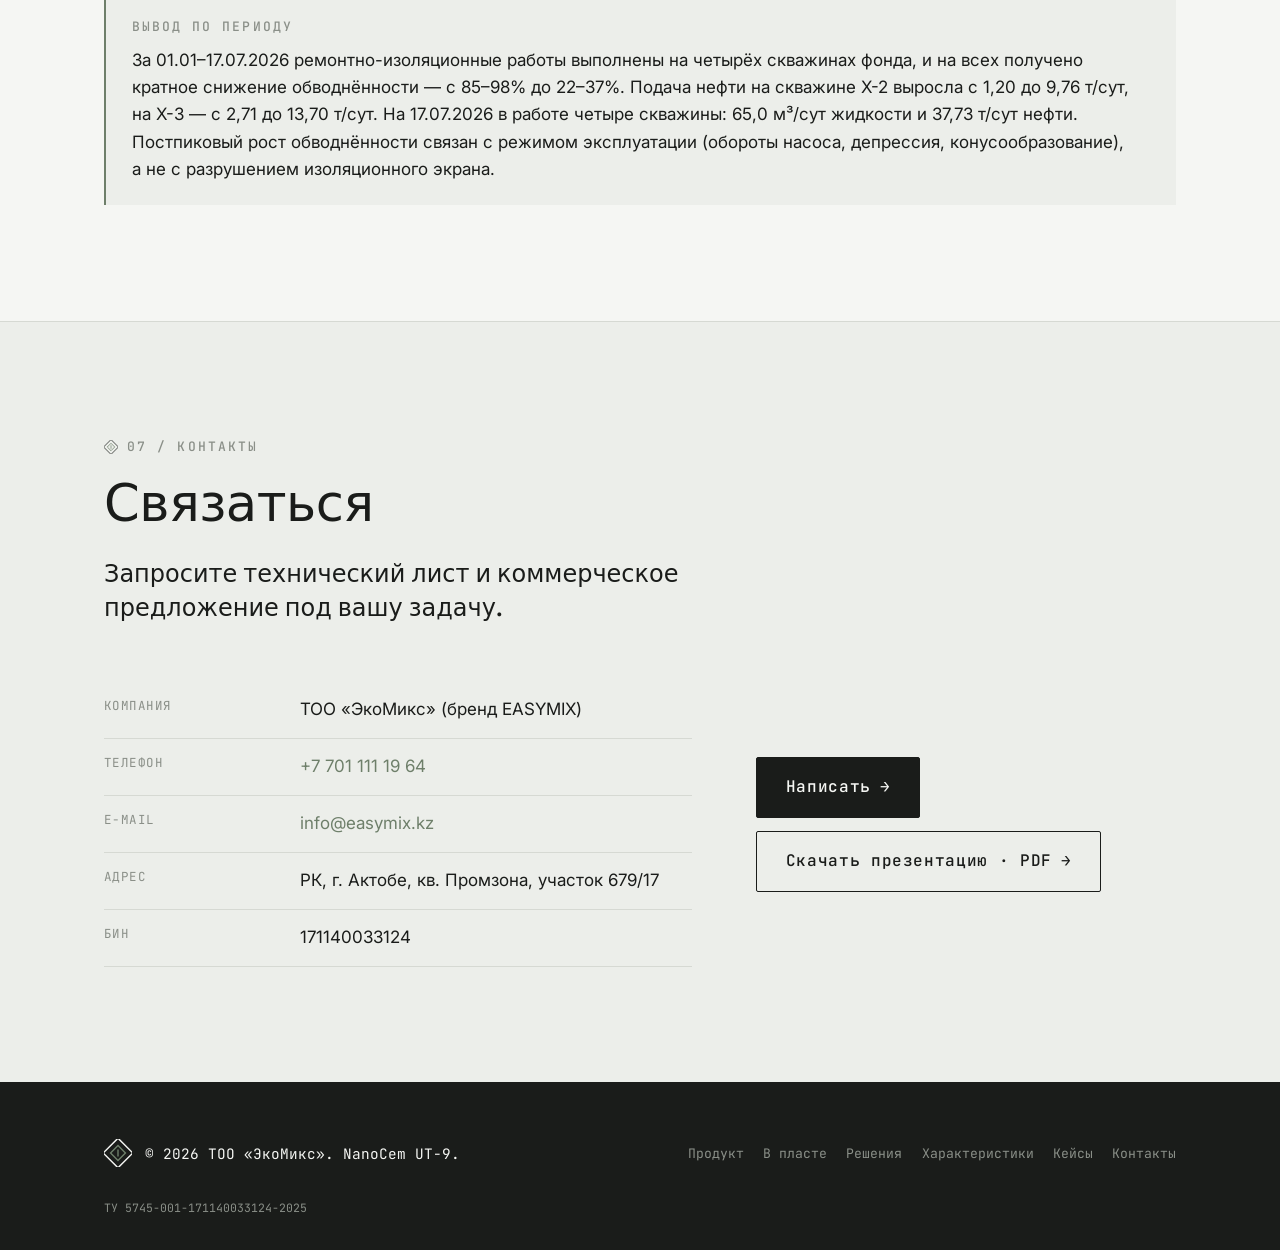
==== commit 9c127b15: "Анимация «В пласте» открывается на весь экран по клику (компьютер и телефон) Co-Authored-By: Claude " ====
--- a/index.html
+++ b/index.html
@@ -216,7 +216,7 @@
         </p>
         <div class="reservoir__frame reveal">
           <iframe id="reservoirFrame" src="plast.html" title="Анимация: как NanoCem UT-9 закачивается и проникает в пласт"
-                  loading="lazy" scrolling="no"></iframe>
+                  loading="lazy" scrolling="no" allow="fullscreen"></iframe>
         </div>
       </div>
     </section>
--- a/assets/css/style.css
+++ b/assets/css/style.css
@@ -236,6 +236,10 @@
 .reservoir__text { max-width: 68ch; color: var(--ink); margin-bottom: 2rem; }
 .reservoir__frame { max-width: 960px; }
 .reservoir__frame iframe { display: block; width: 100%; height: 1100px; border: 0; background: transparent; }
+/* на весь экран: iframe поверх страницы (iPhone) или в системном fullscreen */
+.reservoir__frame.is-fs { position: fixed; inset: 0; z-index: 100; max-width: none; background: var(--paper); }
+.reservoir__frame.is-fs iframe { height: 100% !important; }
+html.reservoir-fs { overflow: hidden; }
 
 /* ---------- Принцип ---------- */
 .principle__grid { display: grid; grid-template-columns: 1.1fr 0.9fr; gap: clamp(2rem, 5vw, 4rem); align-items: center; }
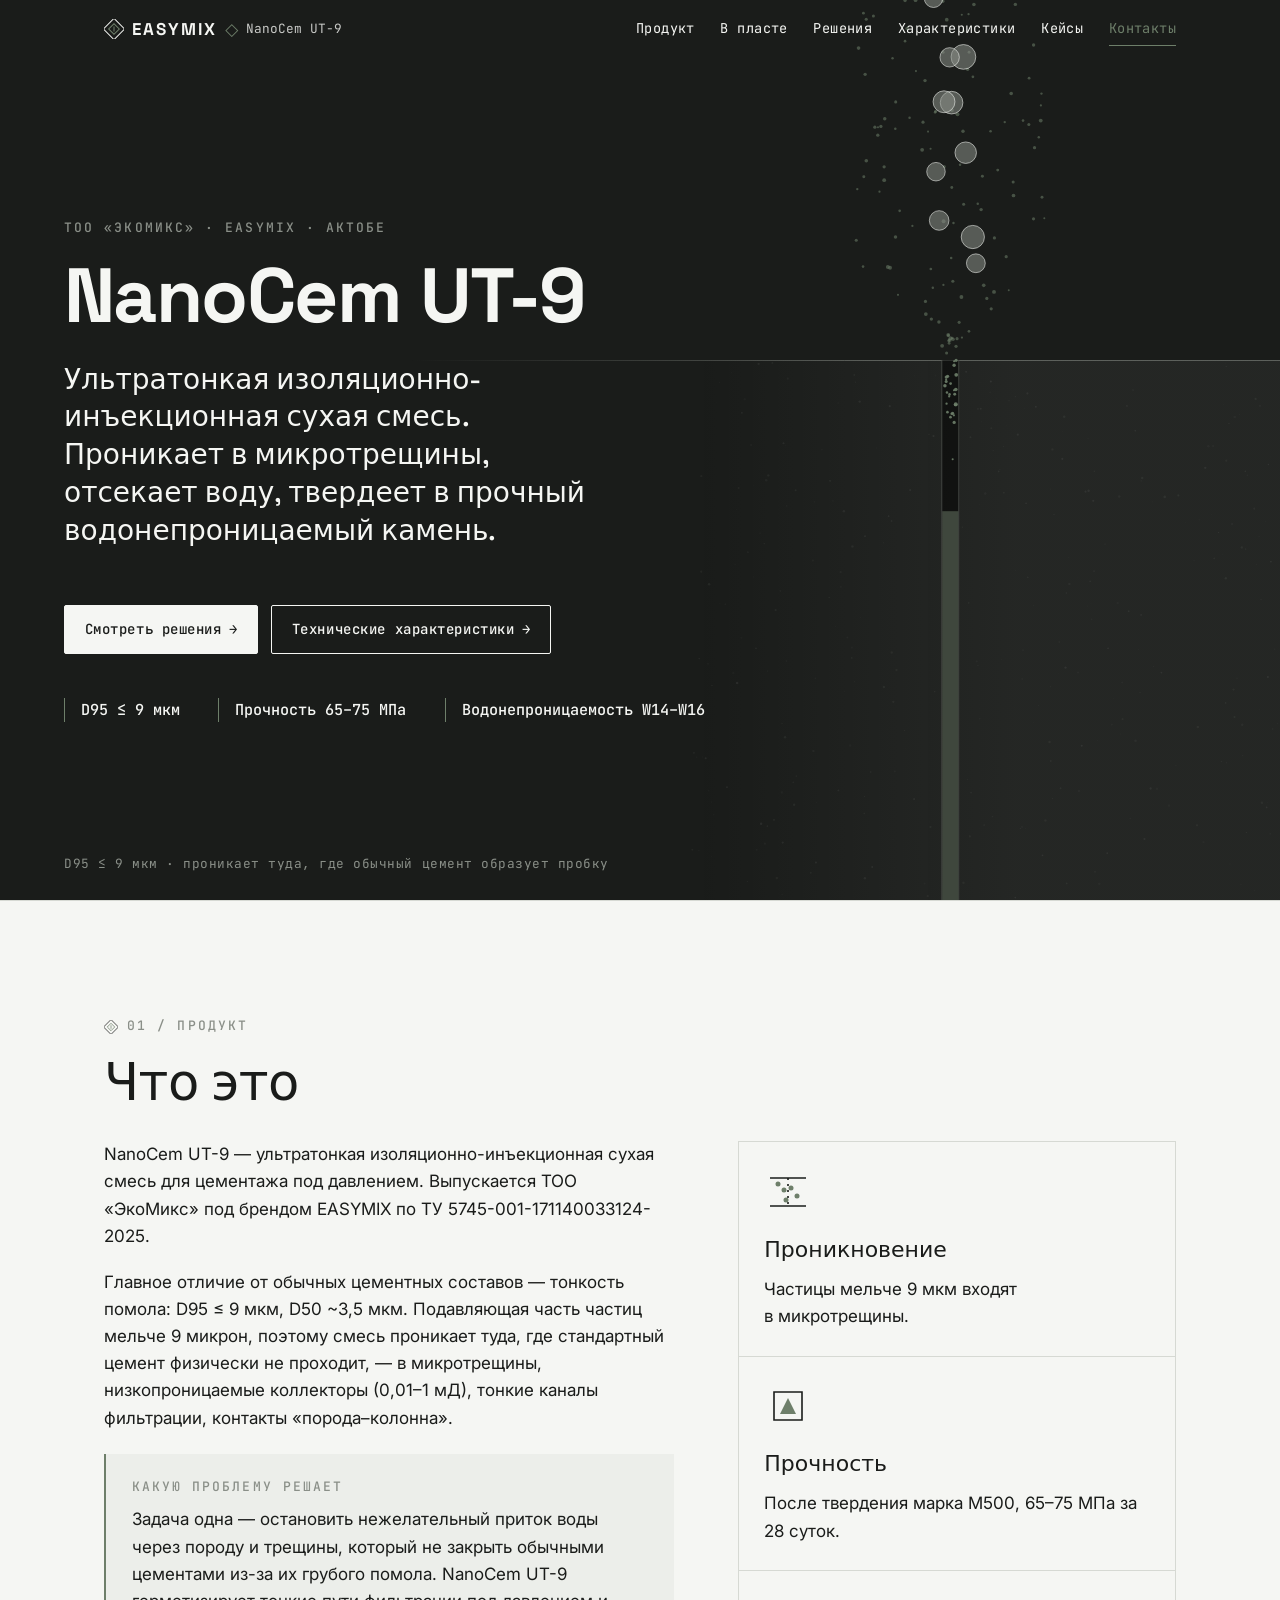
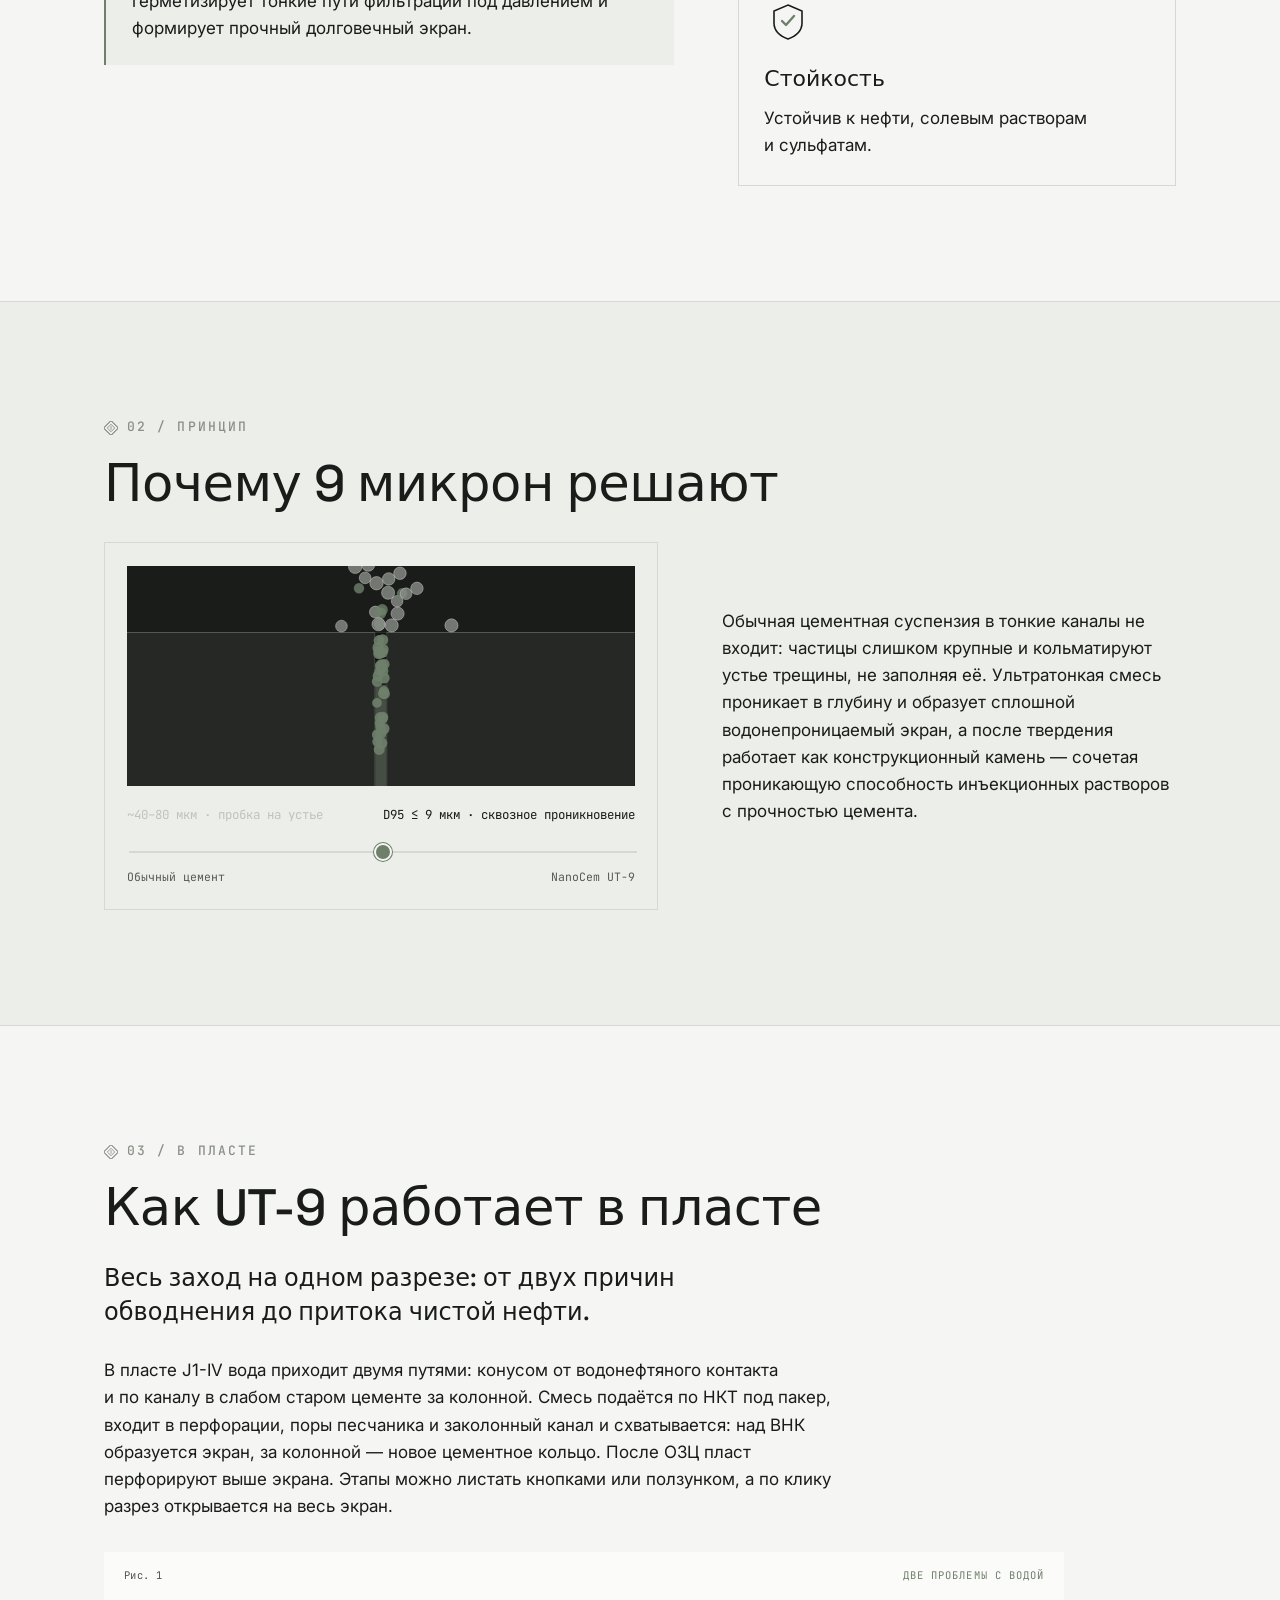
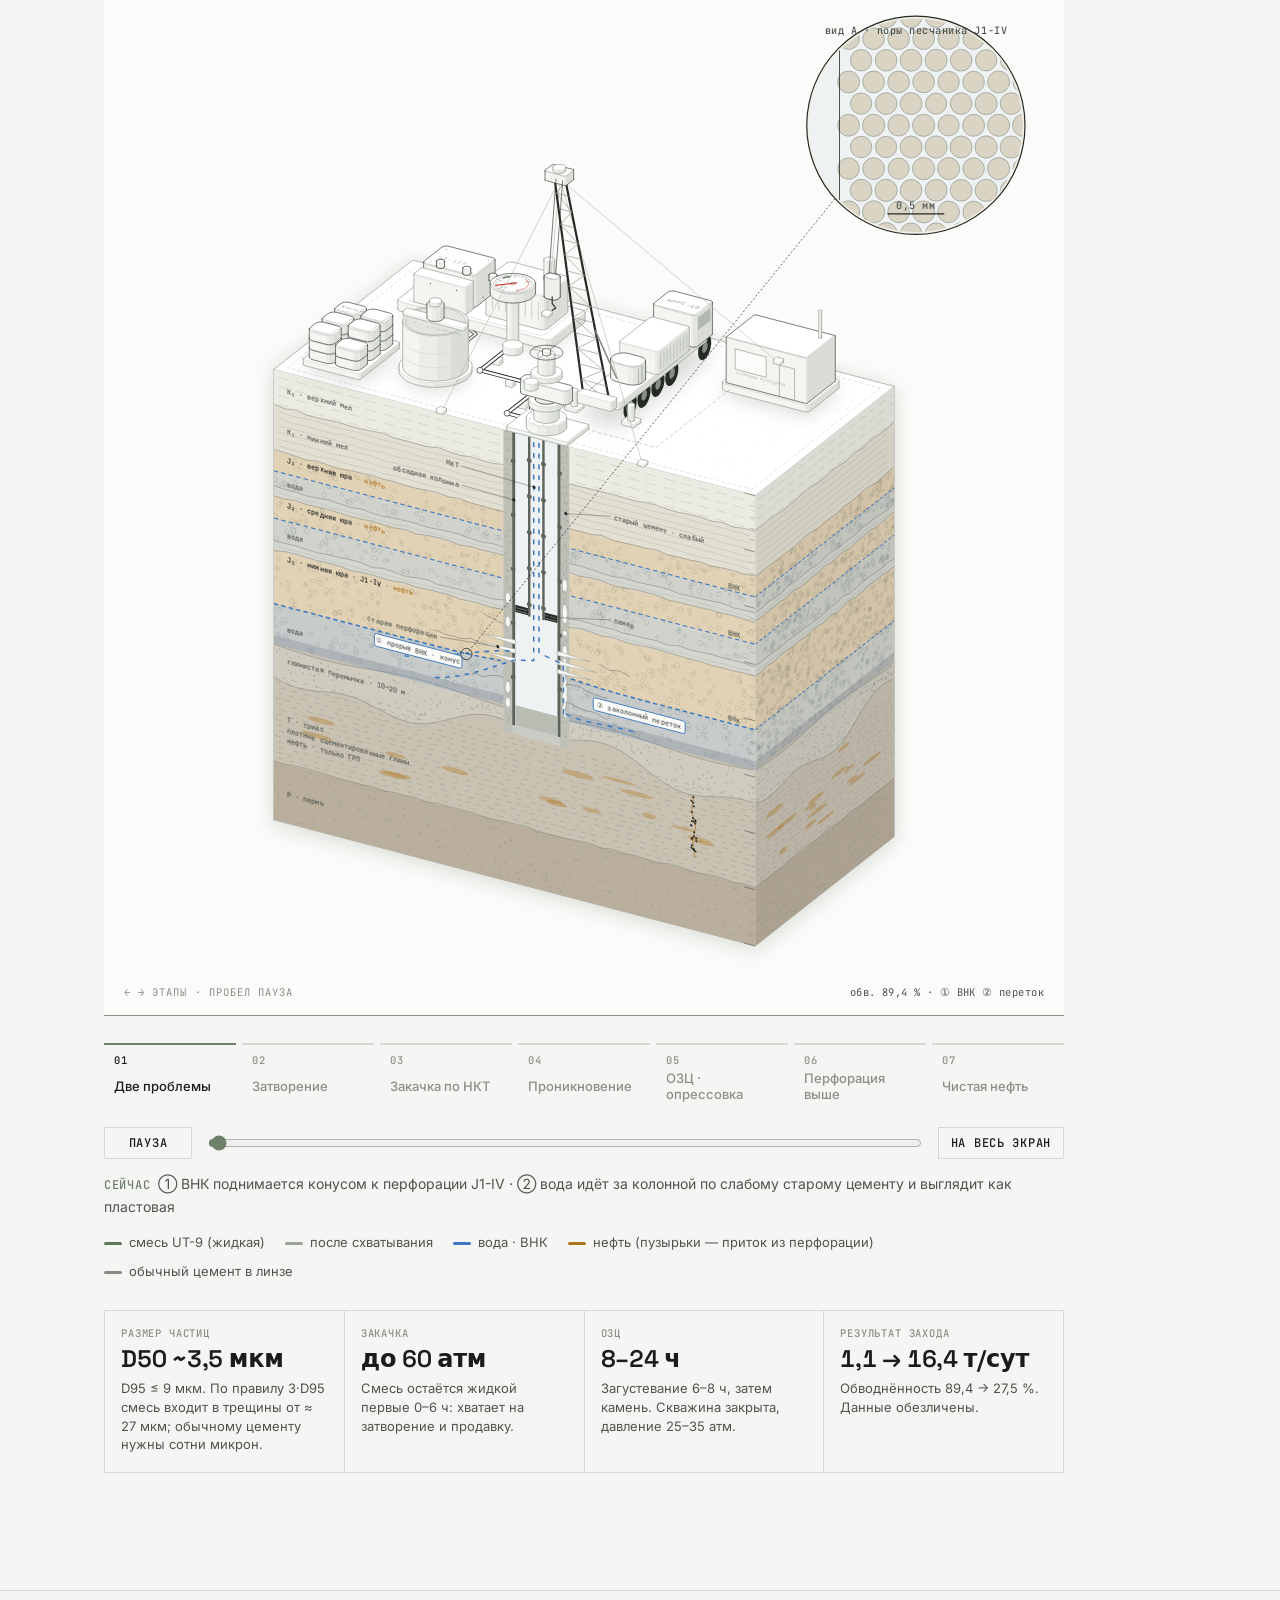
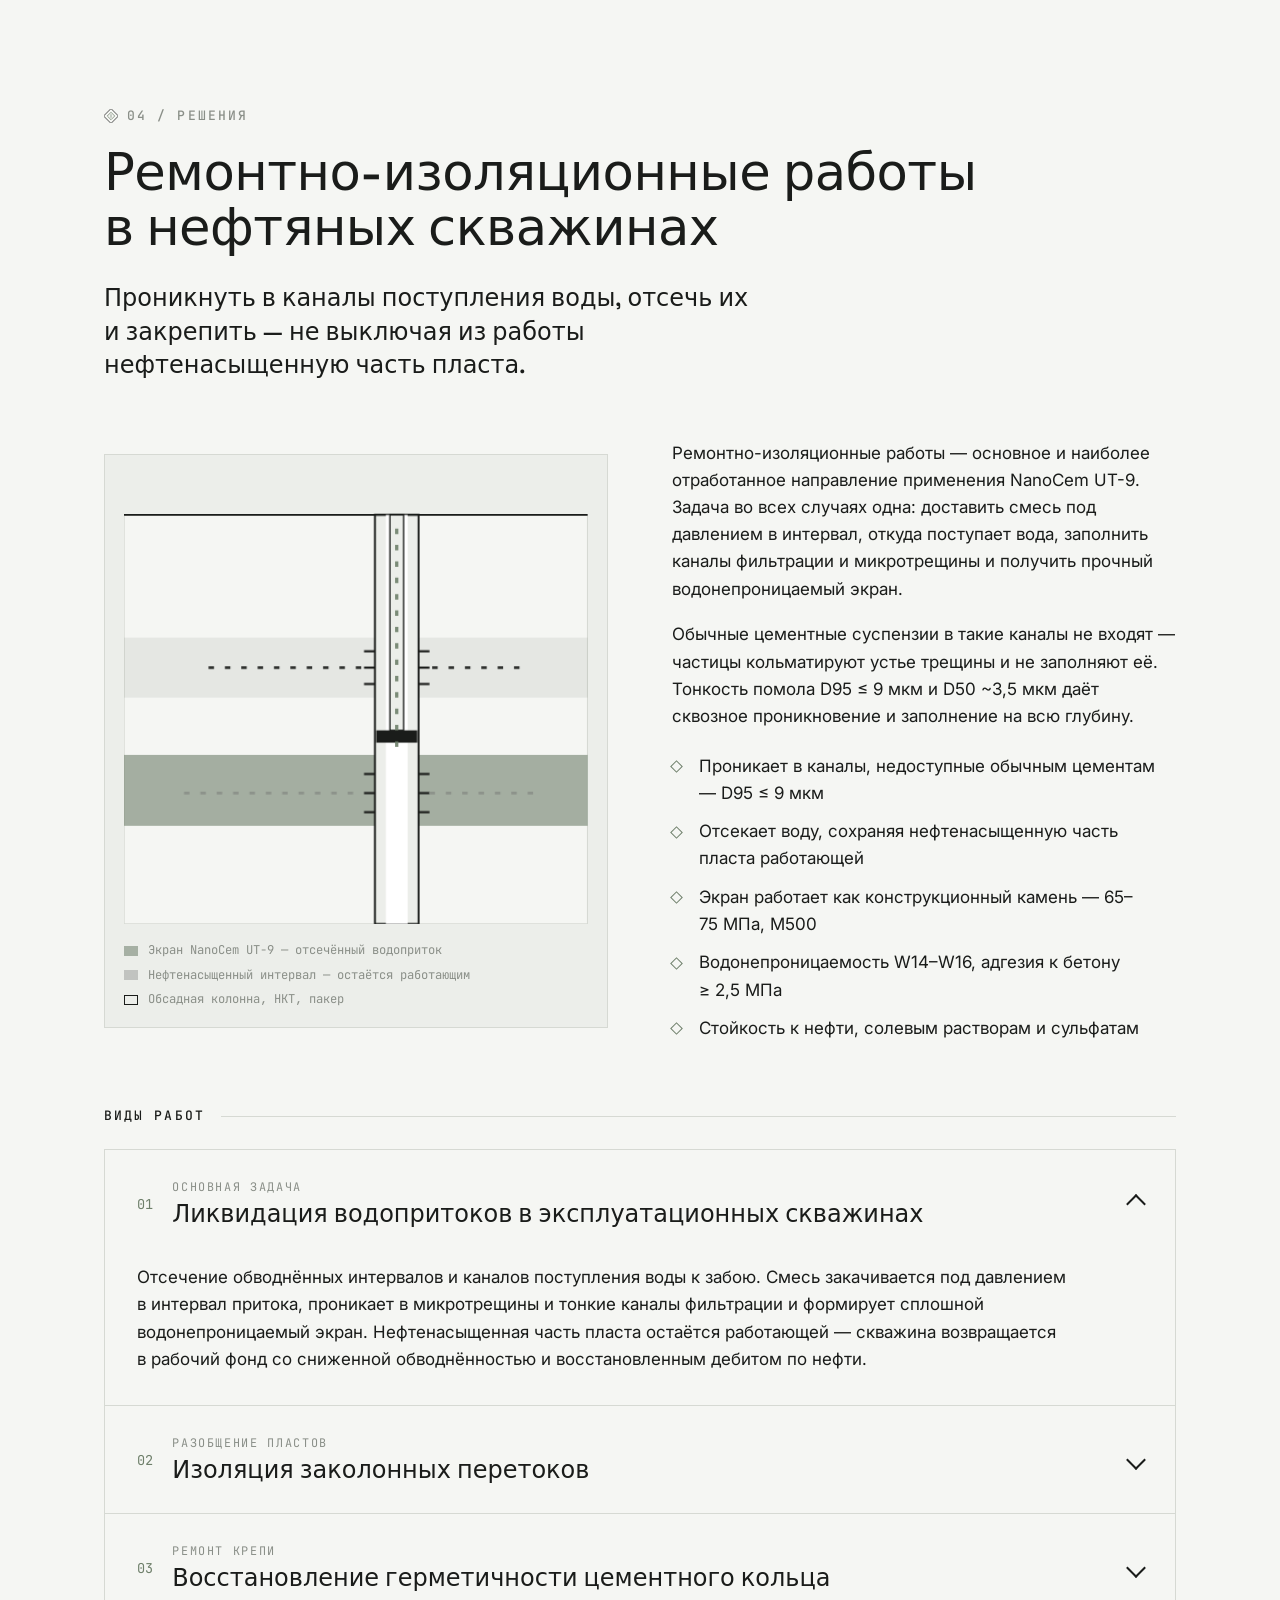
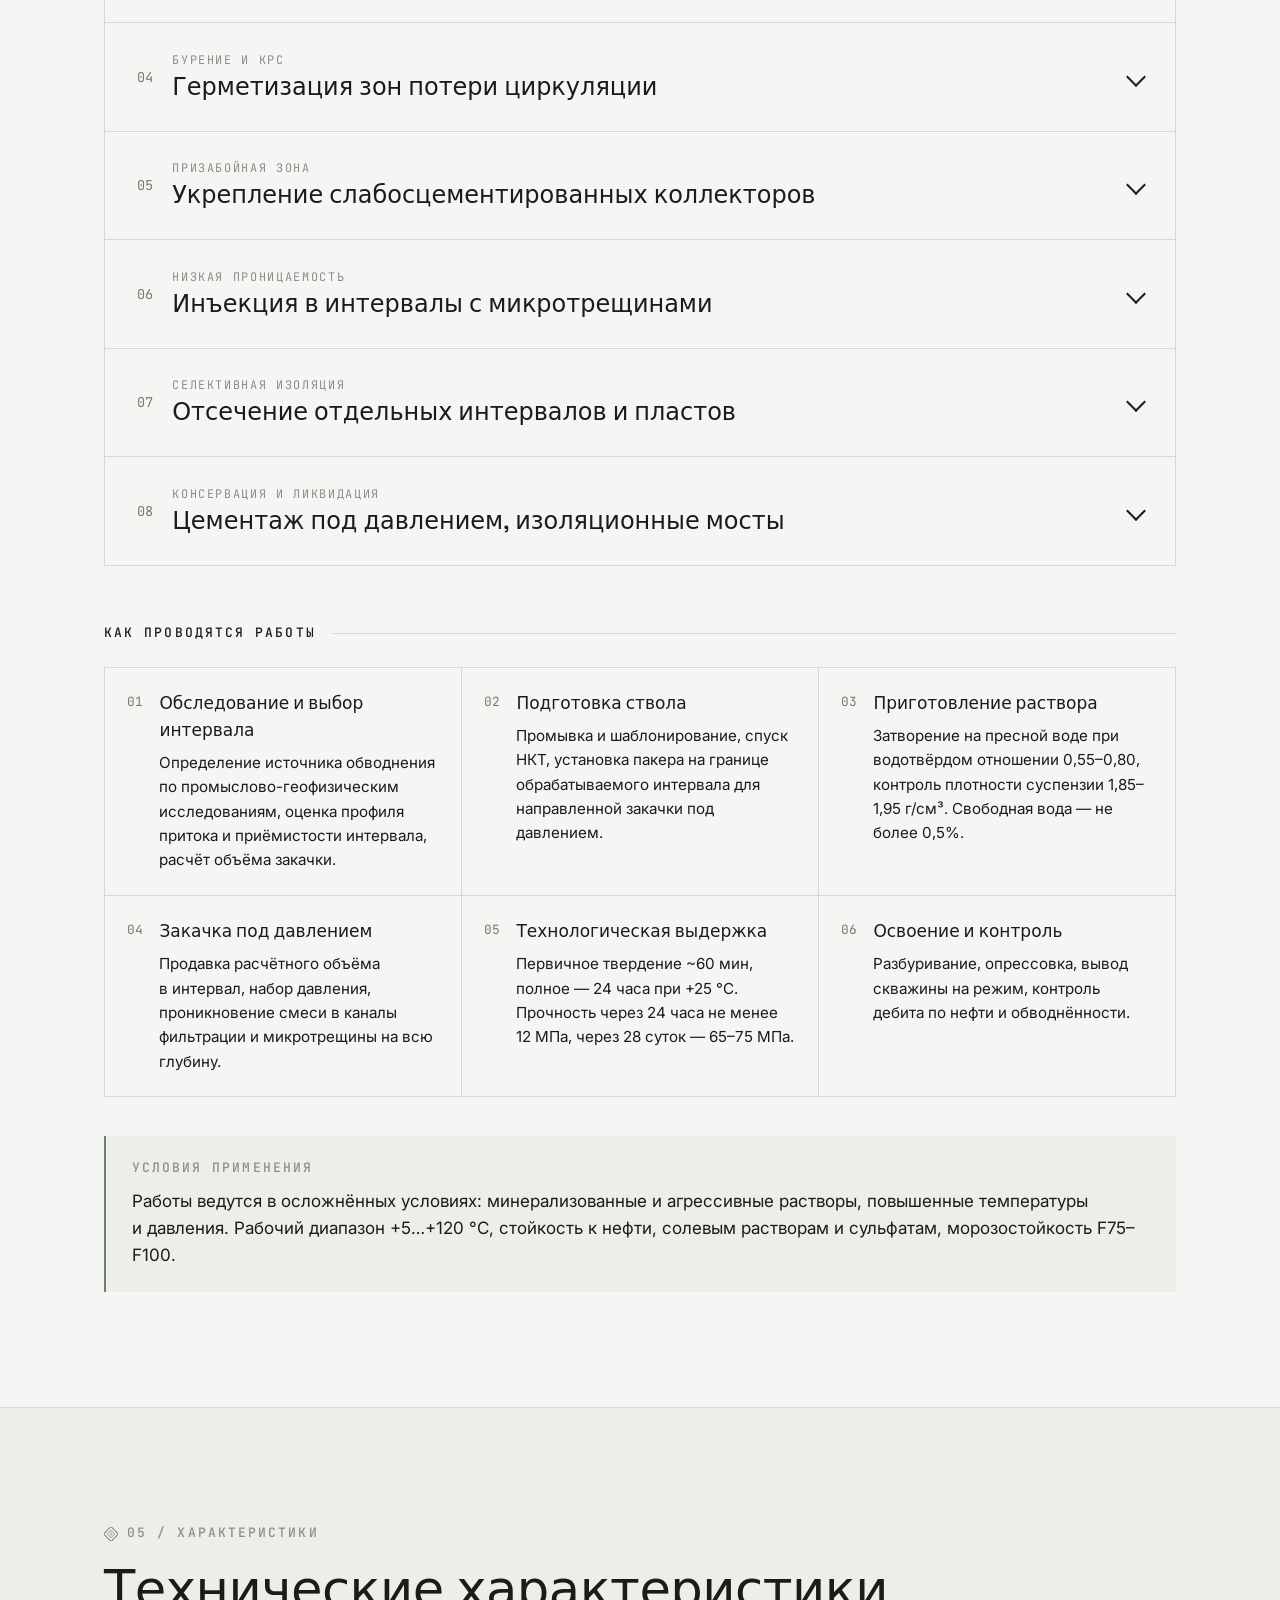
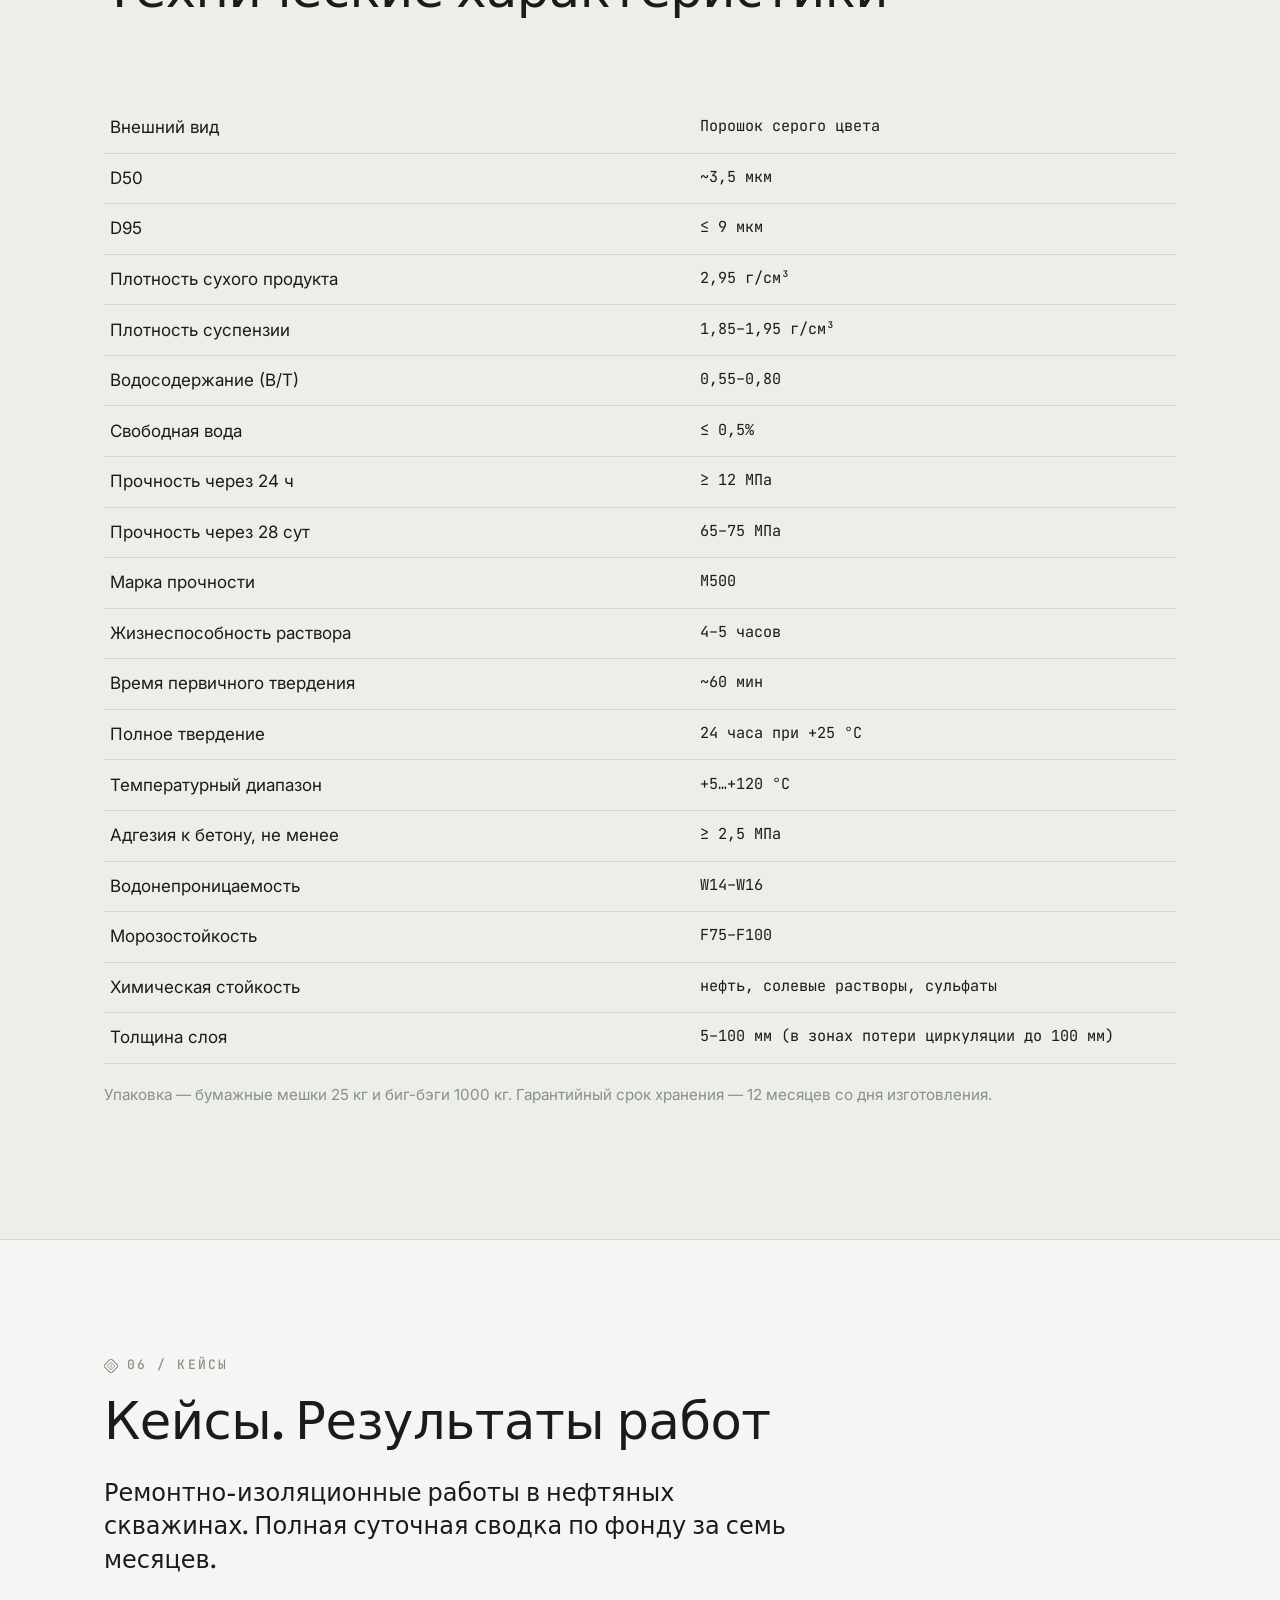
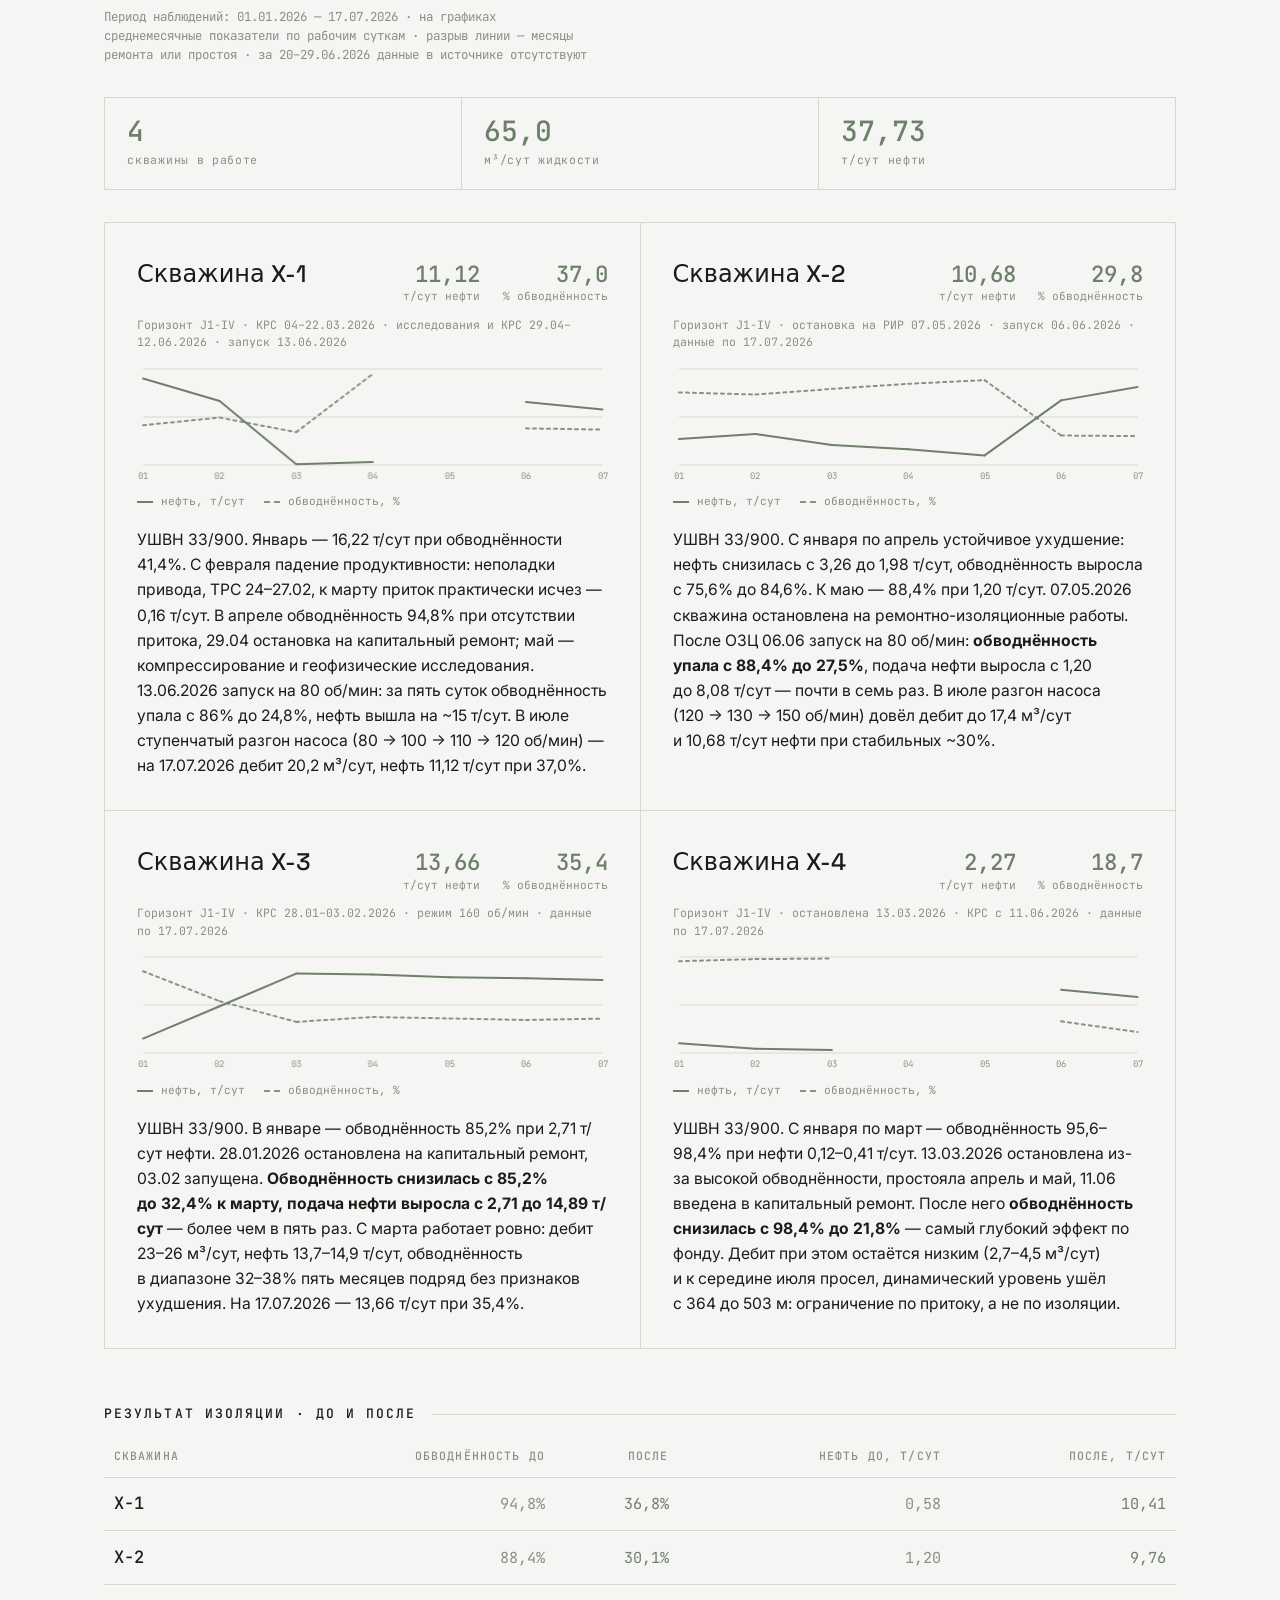
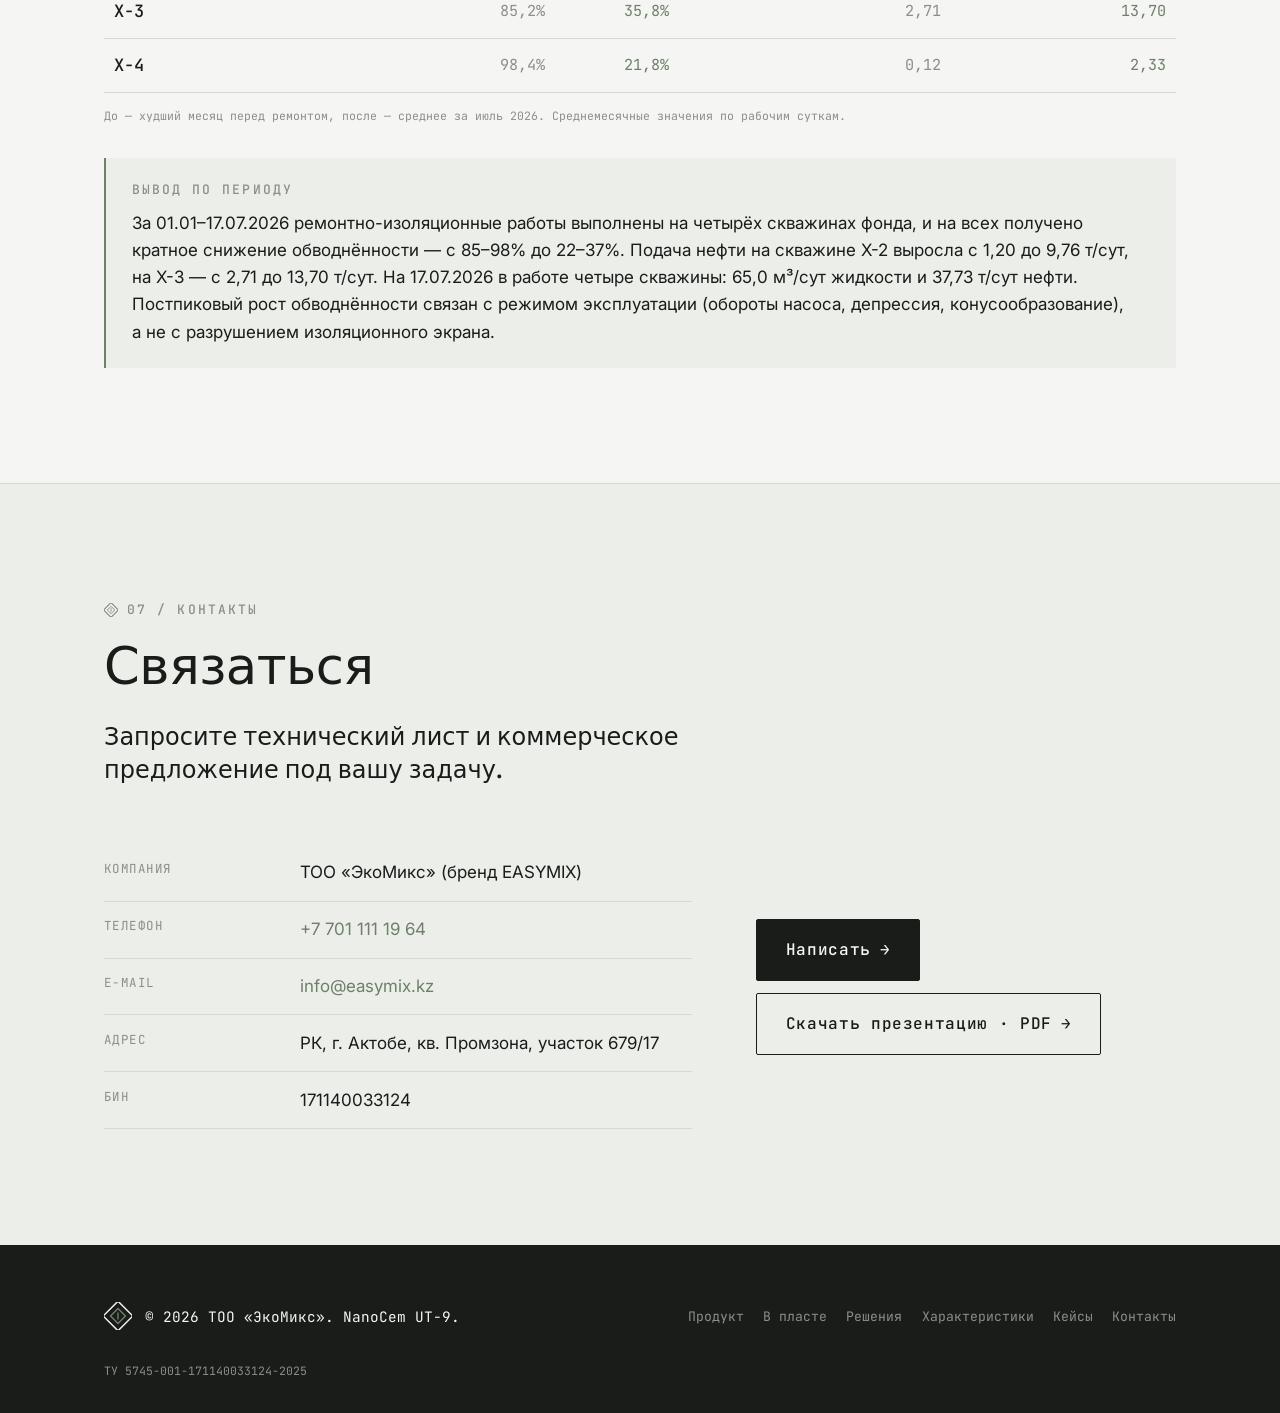
==== commit 10c46a88: "Новая анимация «В пласте»: разрез Каратюбе, ВНК и заколонный переток Встраивание и полноэкранный реж" ====
--- a/index.html
+++ b/index.html
@@ -206,13 +206,14 @@
         <p class="eyebrow reveal"><svg class="mark" width="14" height="14"><use href="#diamond"/></svg> 03&nbsp;/&nbsp;В&nbsp;ПЛАСТЕ</p>
         <h2 class="h2 reveal">Как UT-9 работает в&nbsp;пласте</h2>
         <p class="lead reveal">
-          Весь заход на&nbsp;одном разрезе: от&nbsp;затворения и&nbsp;закачки под пакер до&nbsp;притока
-          чистой нефти, когда вода отсечена.
+          Весь заход на&nbsp;одном разрезе: от&nbsp;двух причин обводнения до&nbsp;притока чистой нефти.
         </p>
         <p class="reservoir__text reveal">
-          Смесь подаётся по&nbsp;НКТ, входит в&nbsp;старые перфорации, заколонный канал и&nbsp;микротрещины,
-          схватывается под давлением и&nbsp;закрывает водоносный пласт. После ОЗЦ интервал перфорируют
-          по&nbsp;всей нефтенасыщенной толщине. Этапы можно листать кнопками или ползунком.
+          В&nbsp;пласте J1-IV вода приходит двумя путями: конусом от&nbsp;водонефтяного контакта и&nbsp;по&nbsp;каналу
+          в&nbsp;слабом старом цементе за&nbsp;колонной. Смесь подаётся по&nbsp;НКТ под пакер, входит в&nbsp;перфорации,
+          поры песчаника и&nbsp;заколонный канал и&nbsp;схватывается: над ВНК образуется экран, за&nbsp;колонной&nbsp;— новое
+          цементное кольцо. После ОЗЦ пласт перфорируют выше экрана. Этапы можно листать кнопками или ползунком,
+          а&nbsp;по&nbsp;клику разрез открывается на&nbsp;весь экран.
         </p>
         <div class="reservoir__frame reveal">
           <iframe id="reservoirFrame" src="plast.html" title="Анимация: как NanoCem UT-9 закачивается и проникает в пласт"
--- a/assets/css/style.css
+++ b/assets/css/style.css
@@ -235,7 +235,7 @@
 #reservoir .lead { margin-bottom: 1.2em; }
 .reservoir__text { max-width: 68ch; color: var(--ink); margin-bottom: 2rem; }
 .reservoir__frame { max-width: 960px; }
-.reservoir__frame iframe { display: block; width: 100%; height: 1100px; border: 0; background: transparent; }
+.reservoir__frame iframe { display: block; width: 100%; height: 1500px; border: 0; background: transparent; }
 /* на весь экран: iframe поверх страницы (iPhone) или в системном fullscreen */
 .reservoir__frame.is-fs { position: fixed; inset: 0; z-index: 100; max-width: none; background: var(--paper); }
 .reservoir__frame.is-fs iframe { height: 100% !important; }
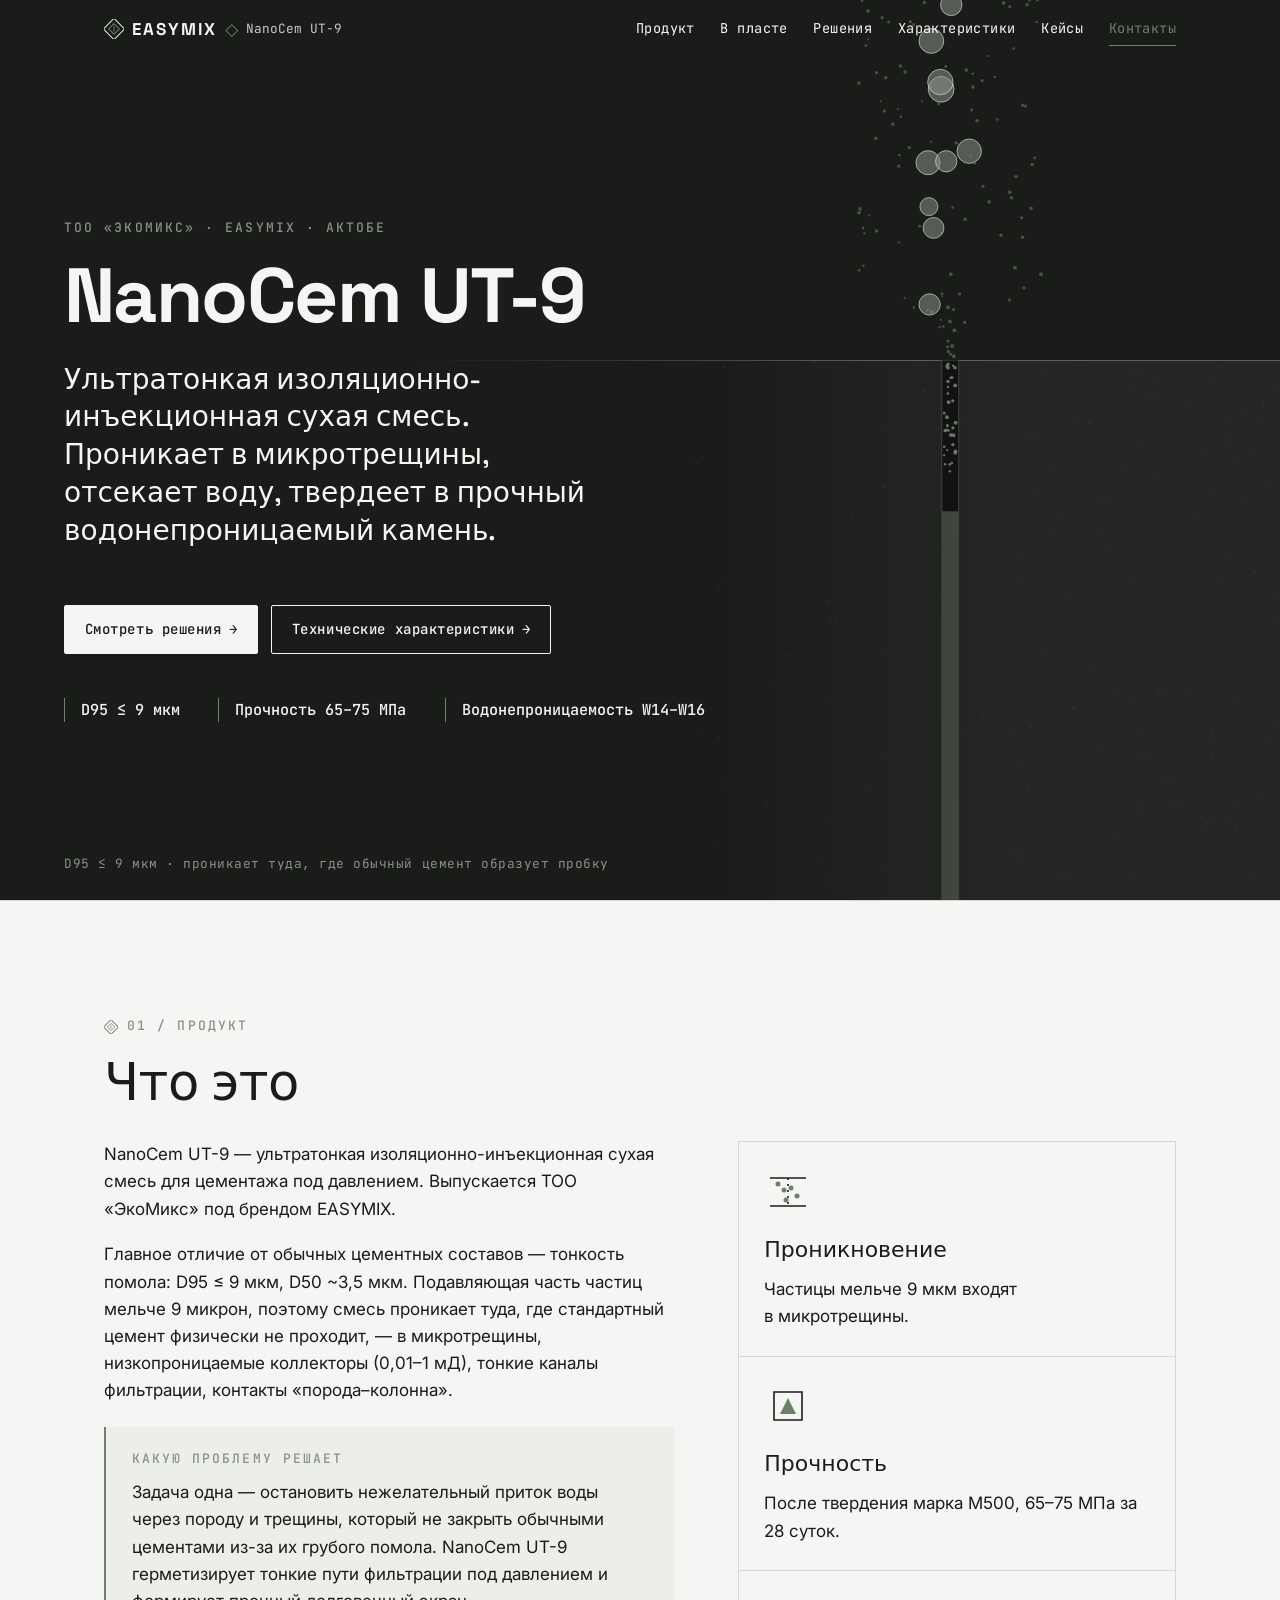
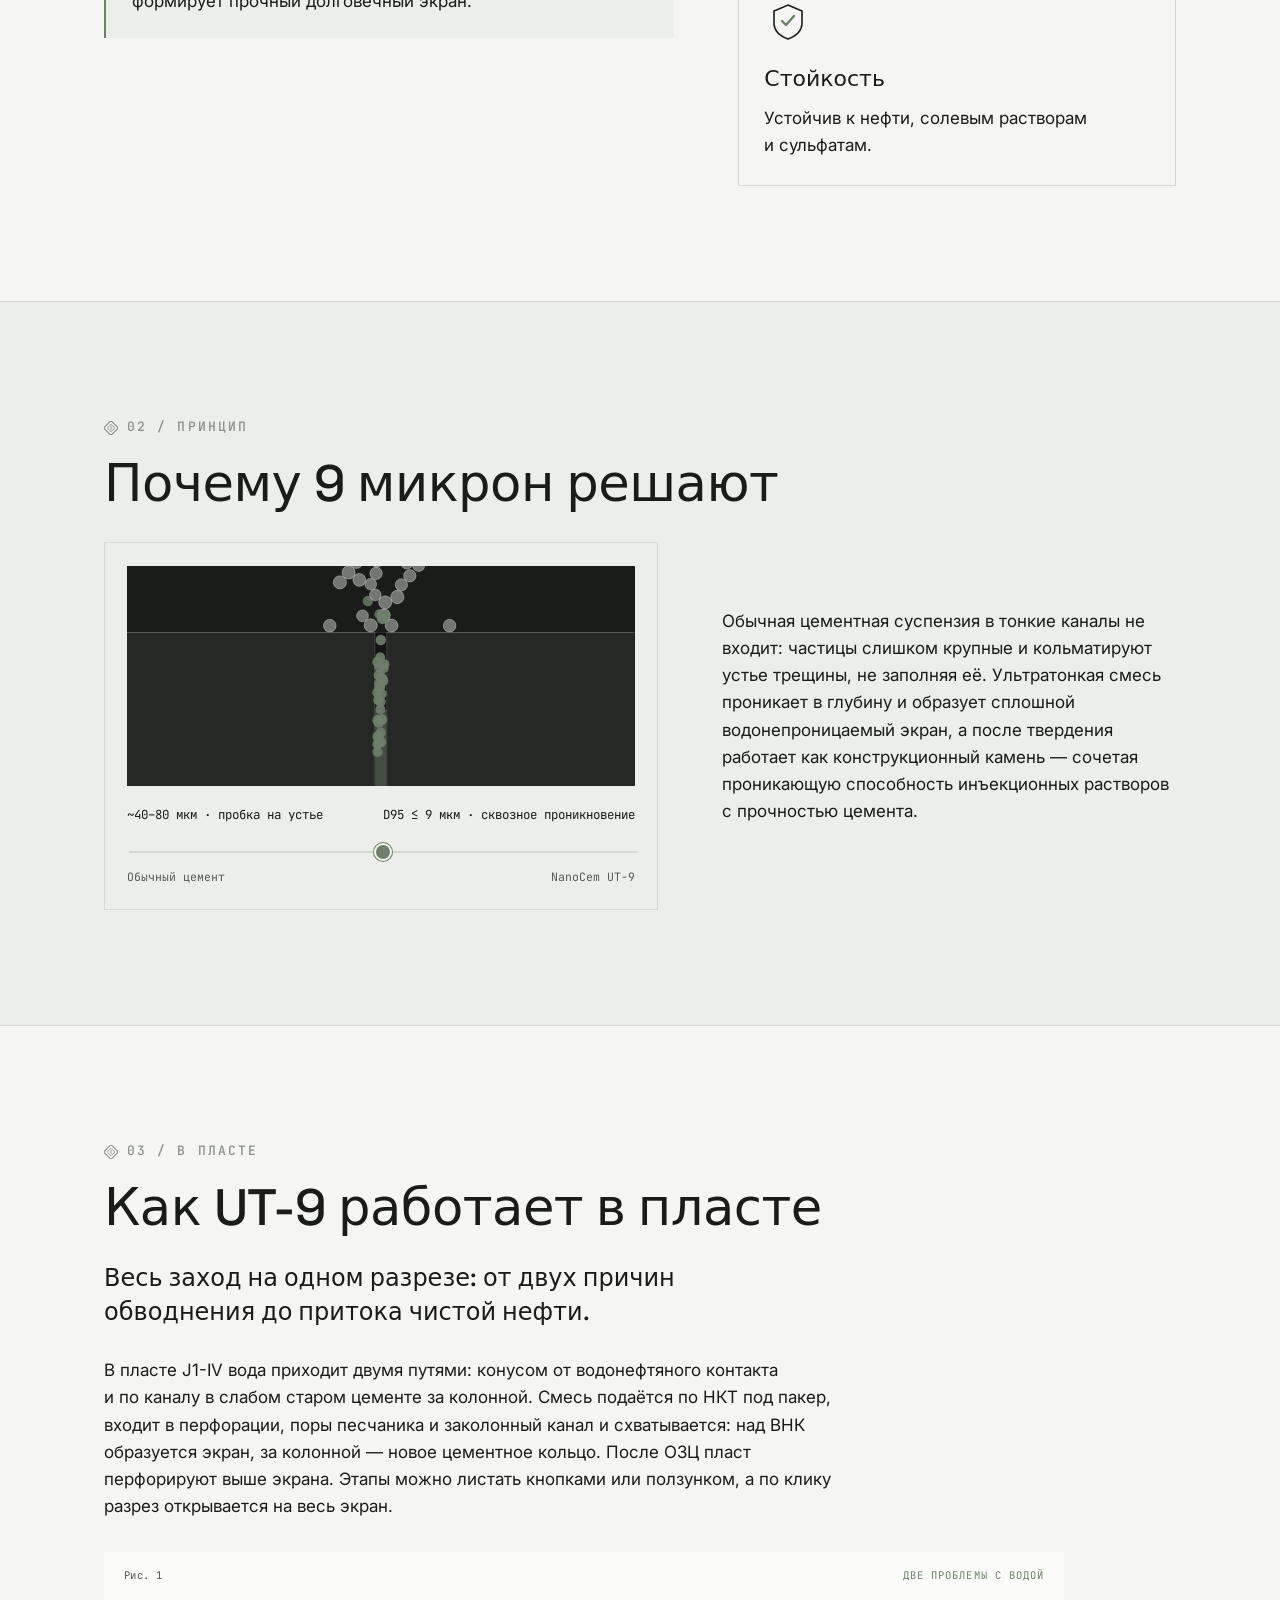
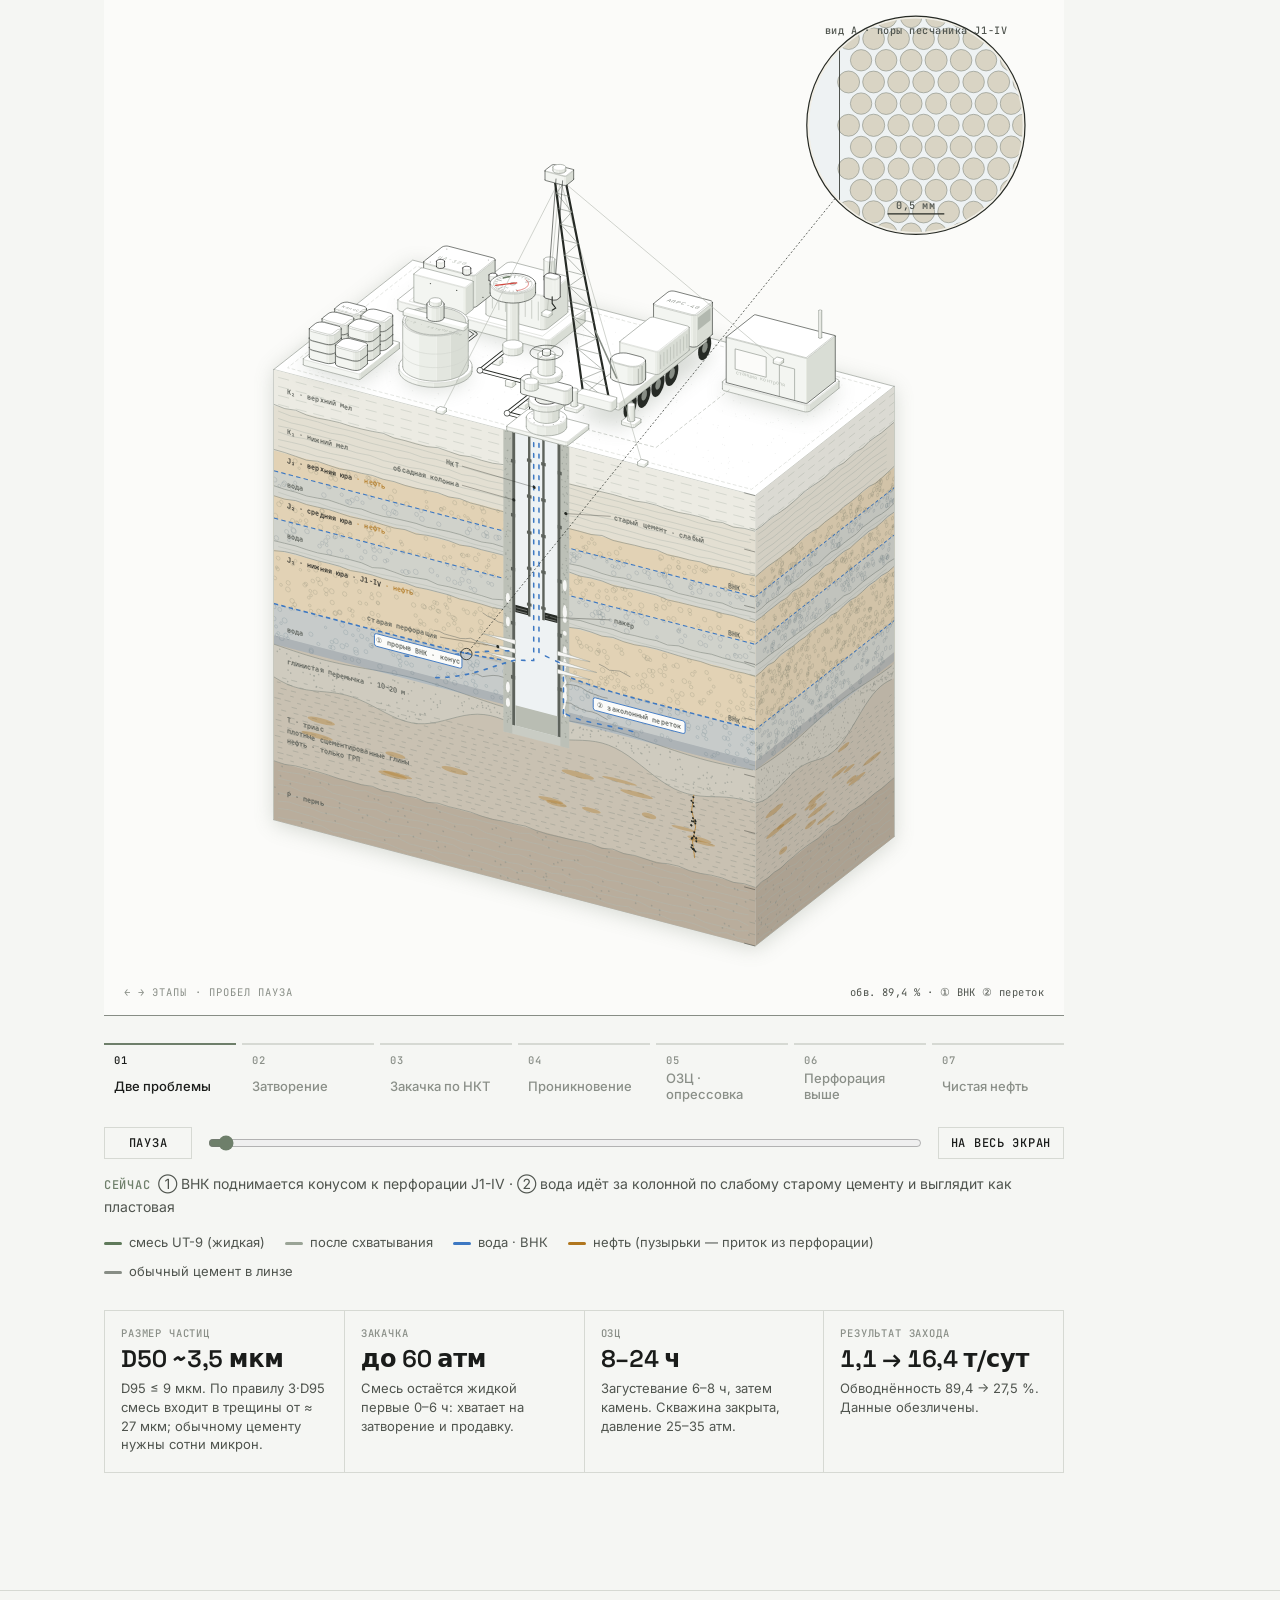
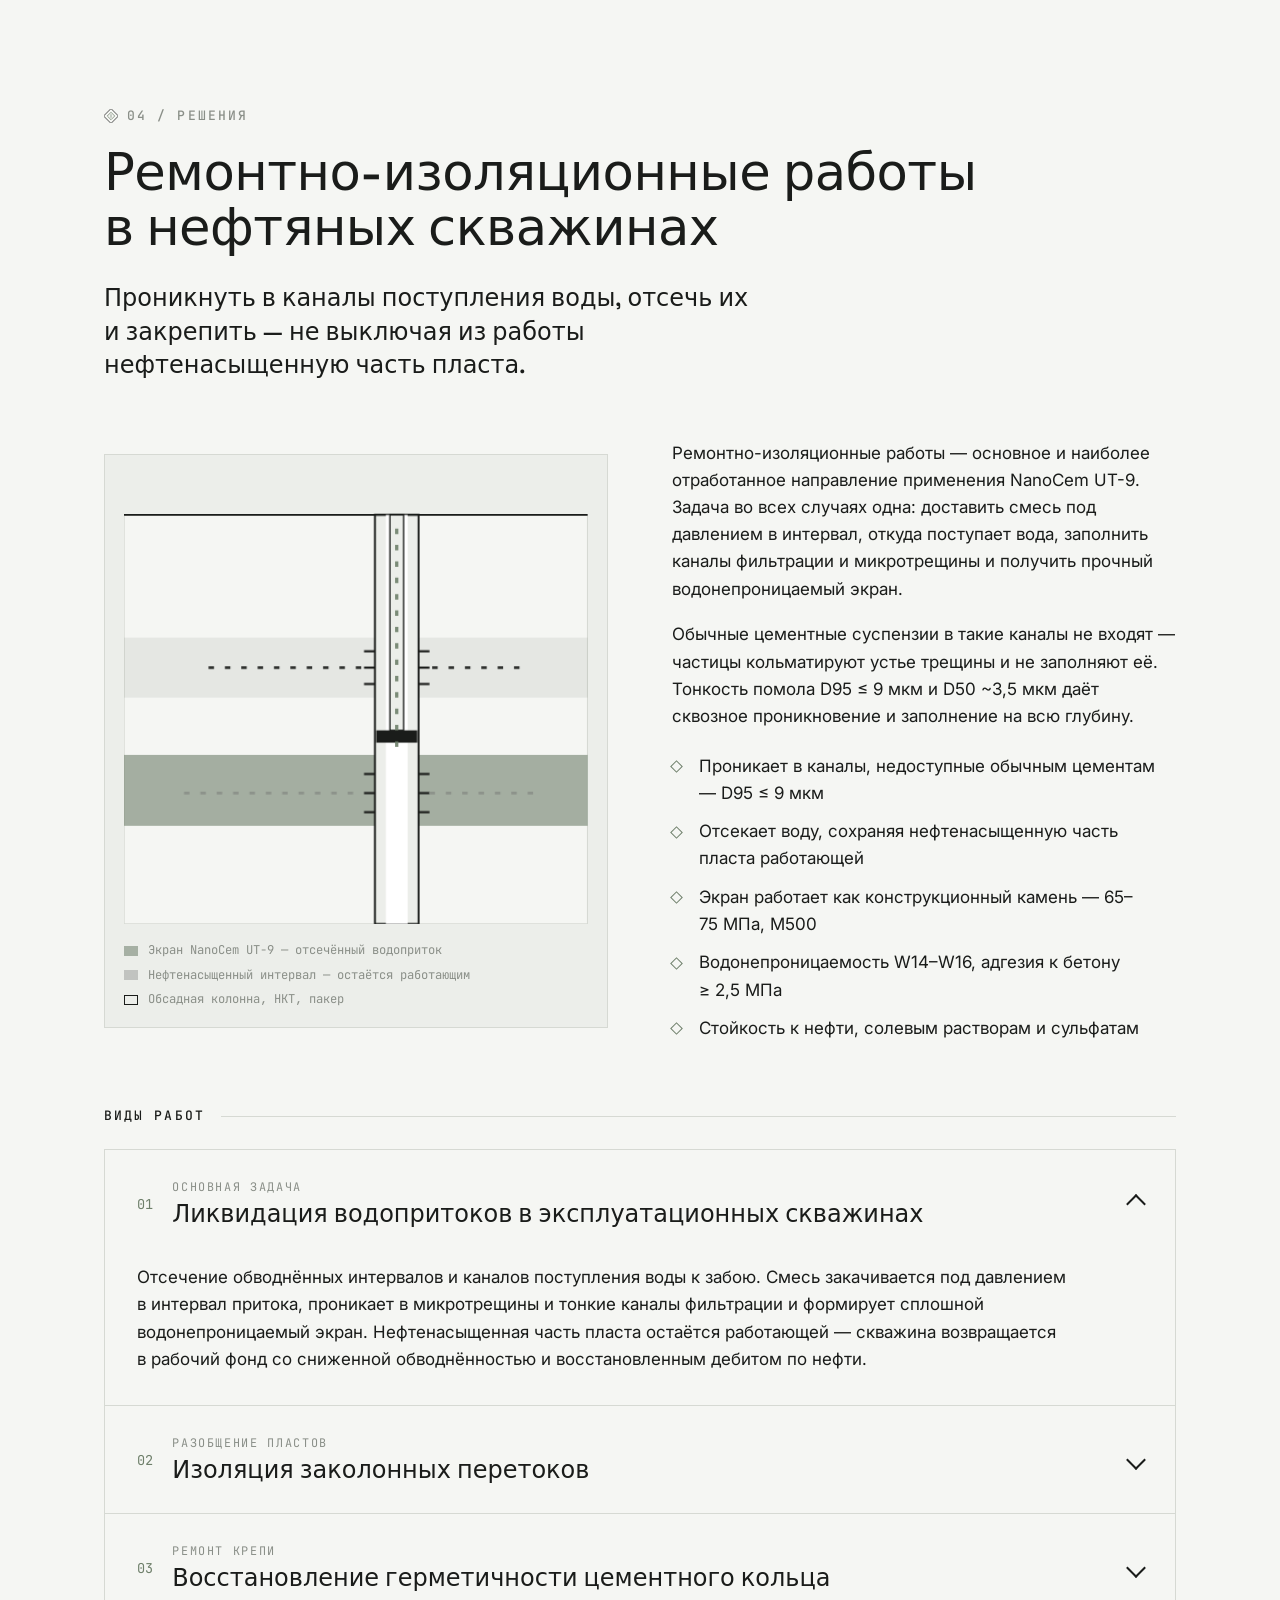
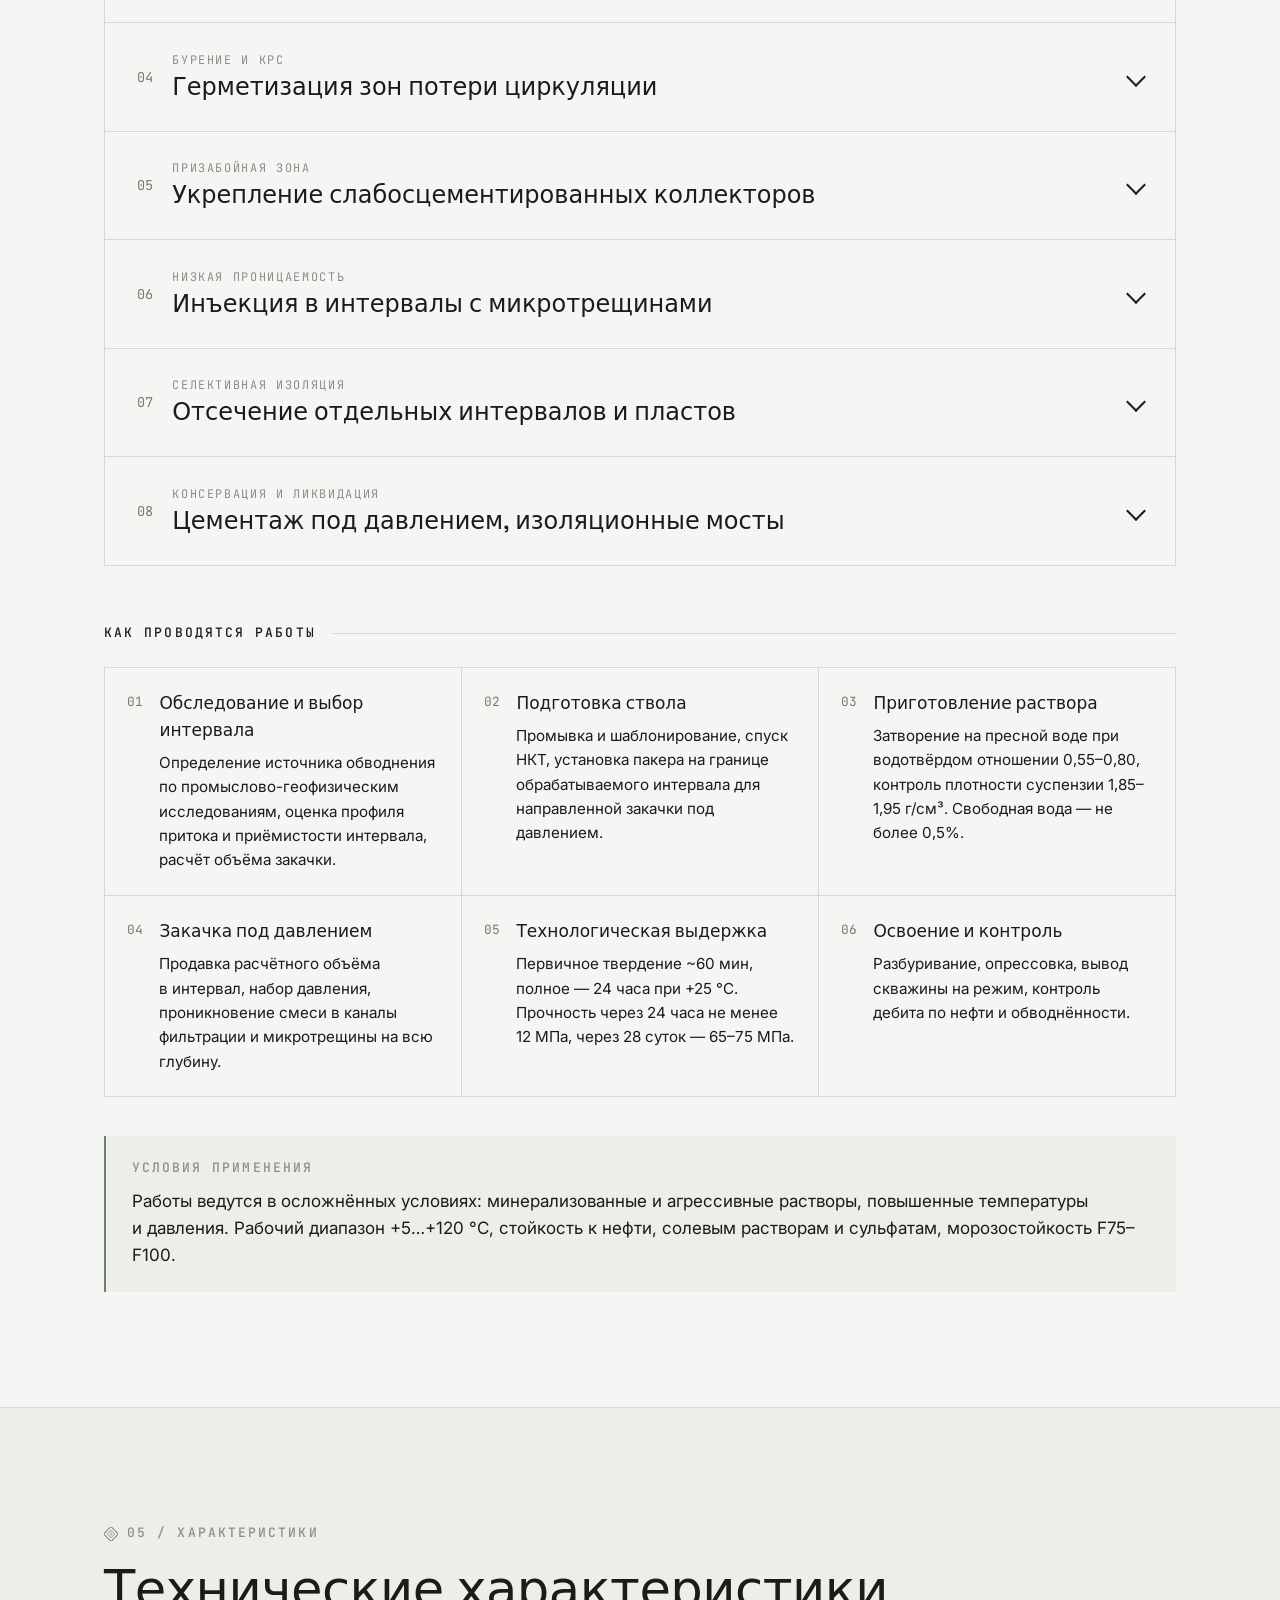
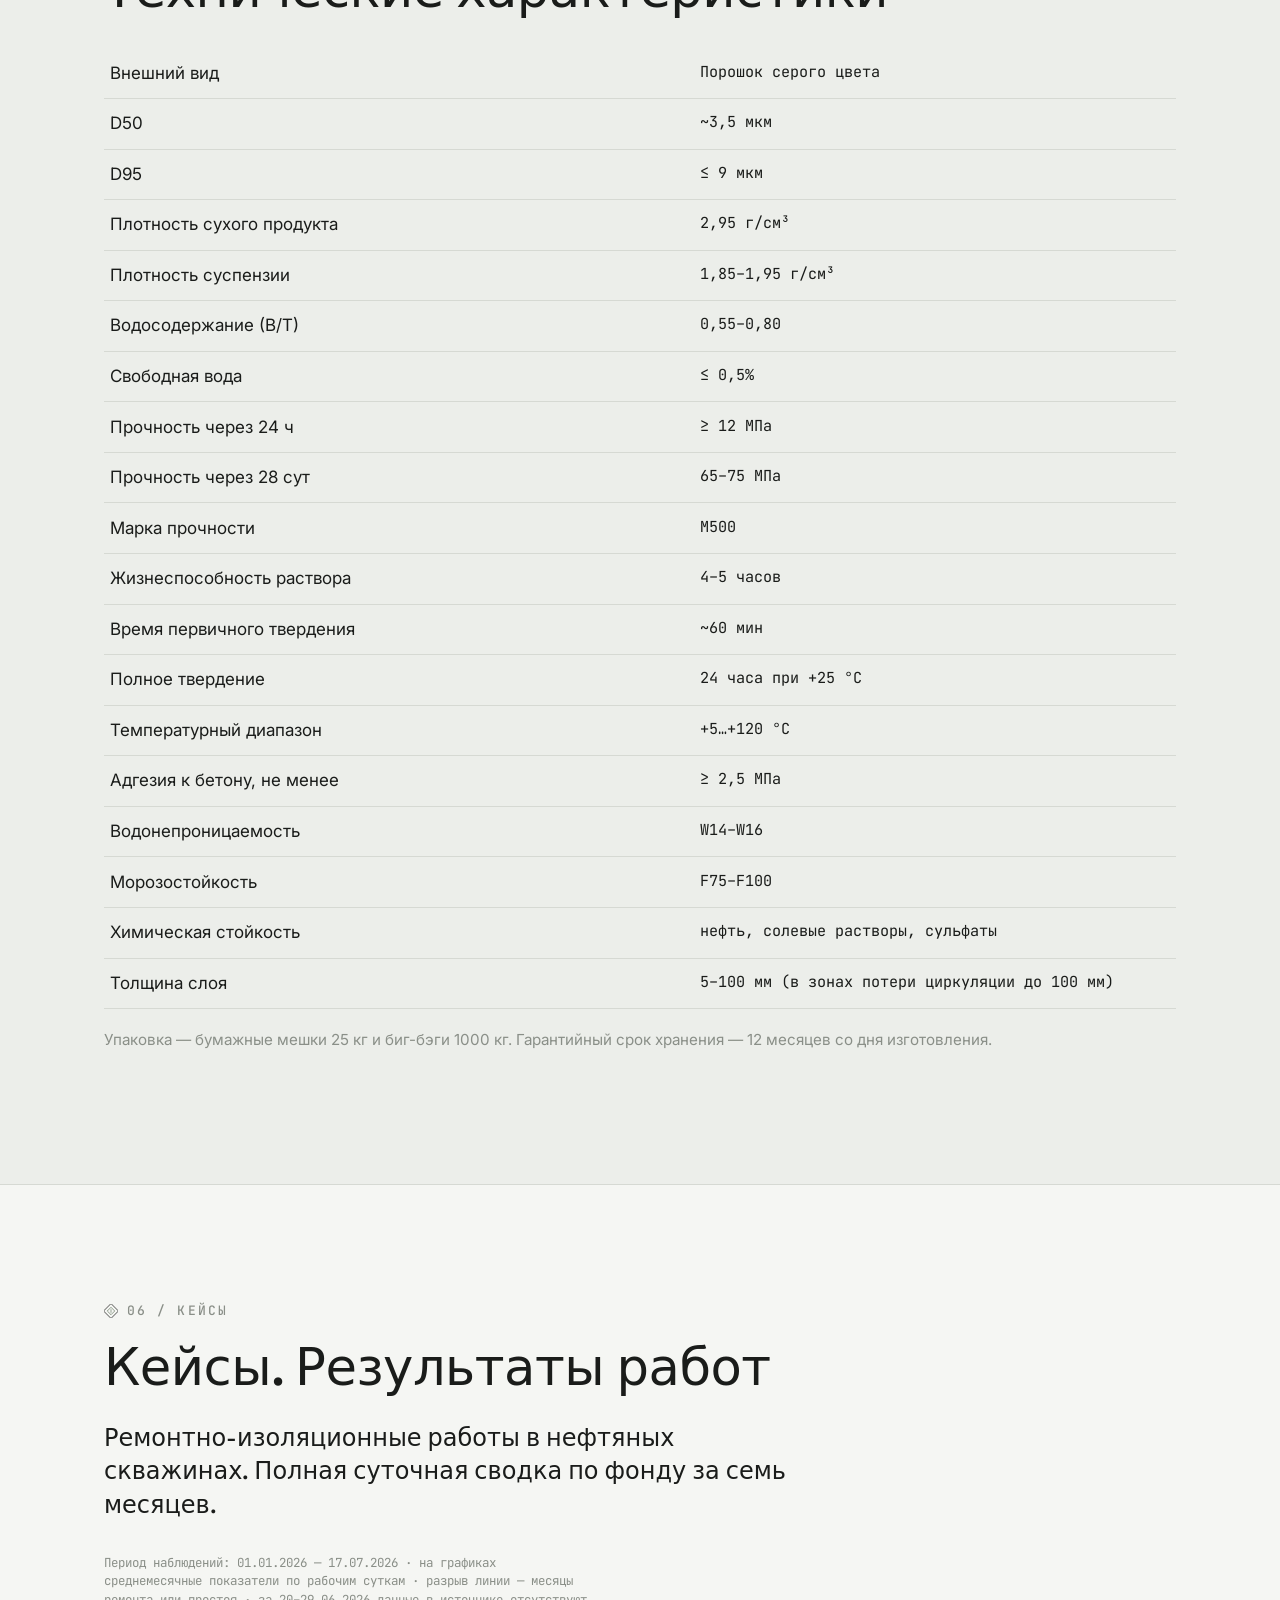
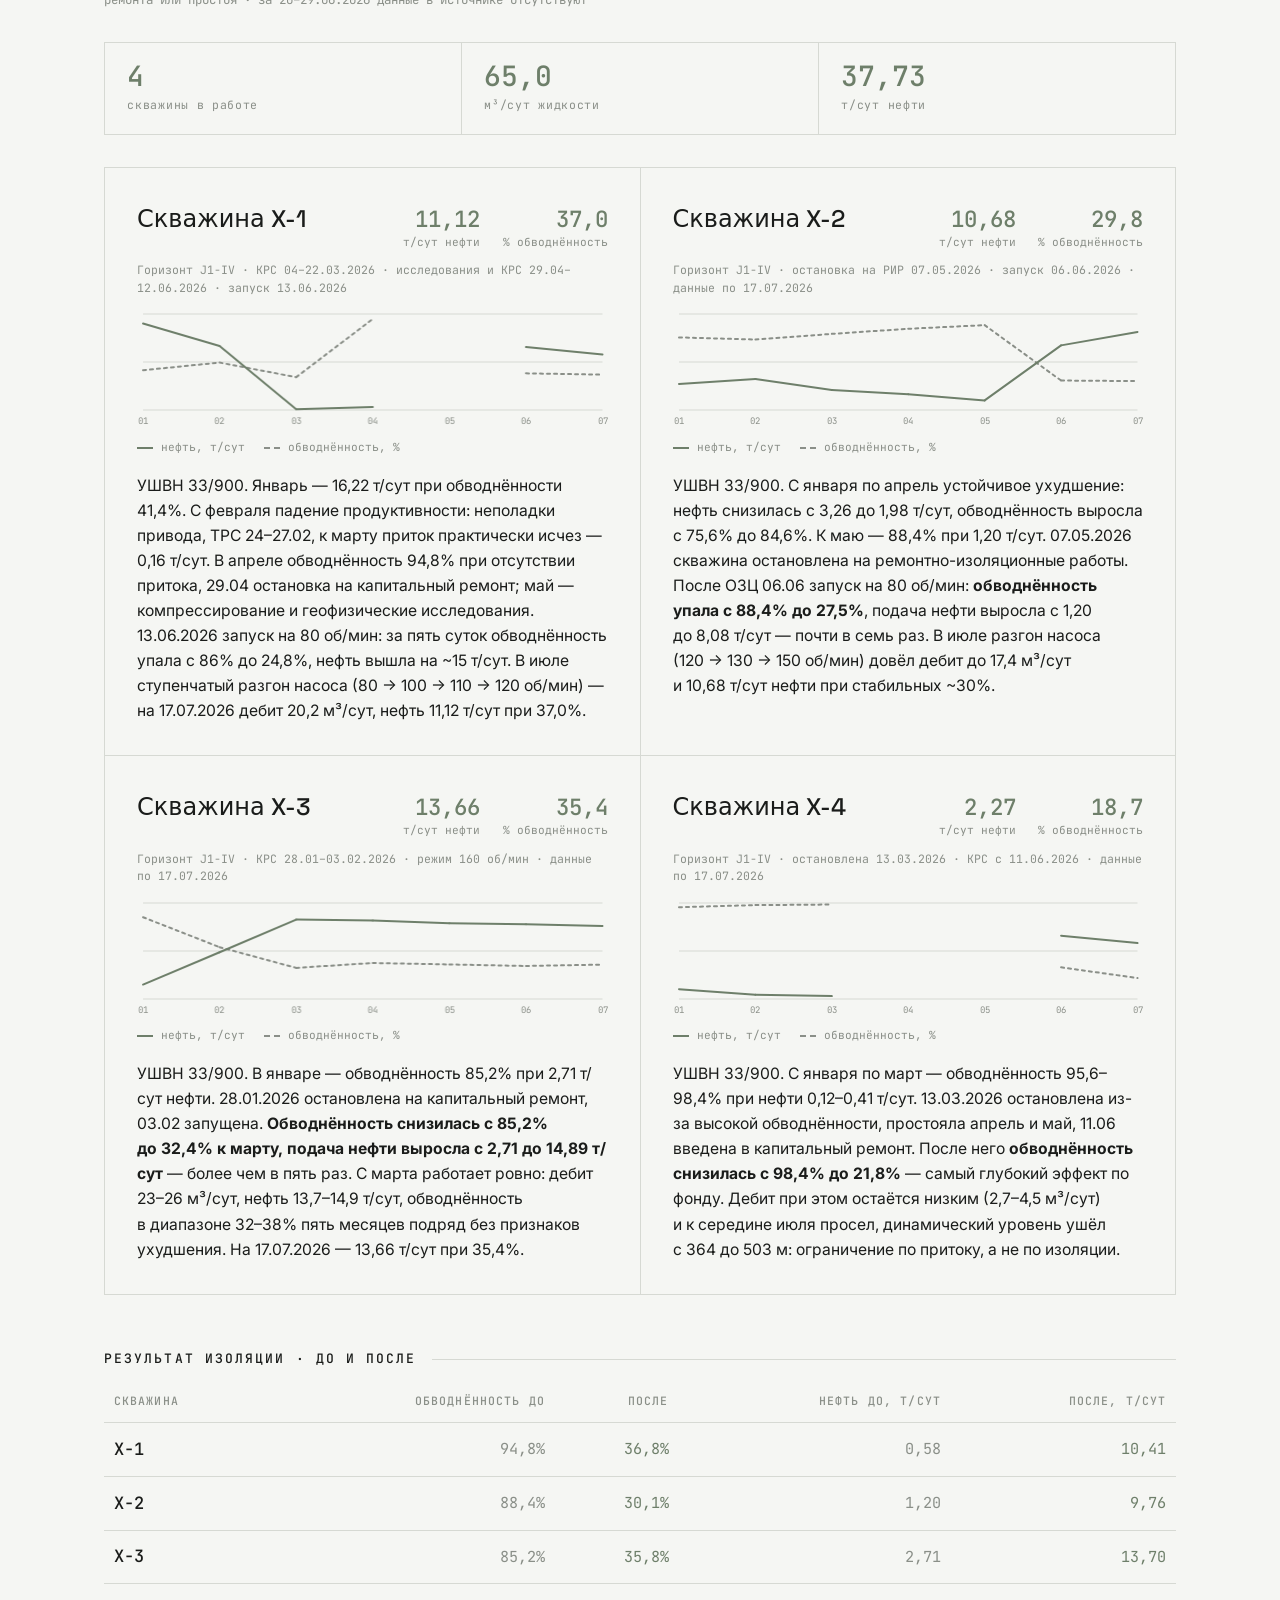
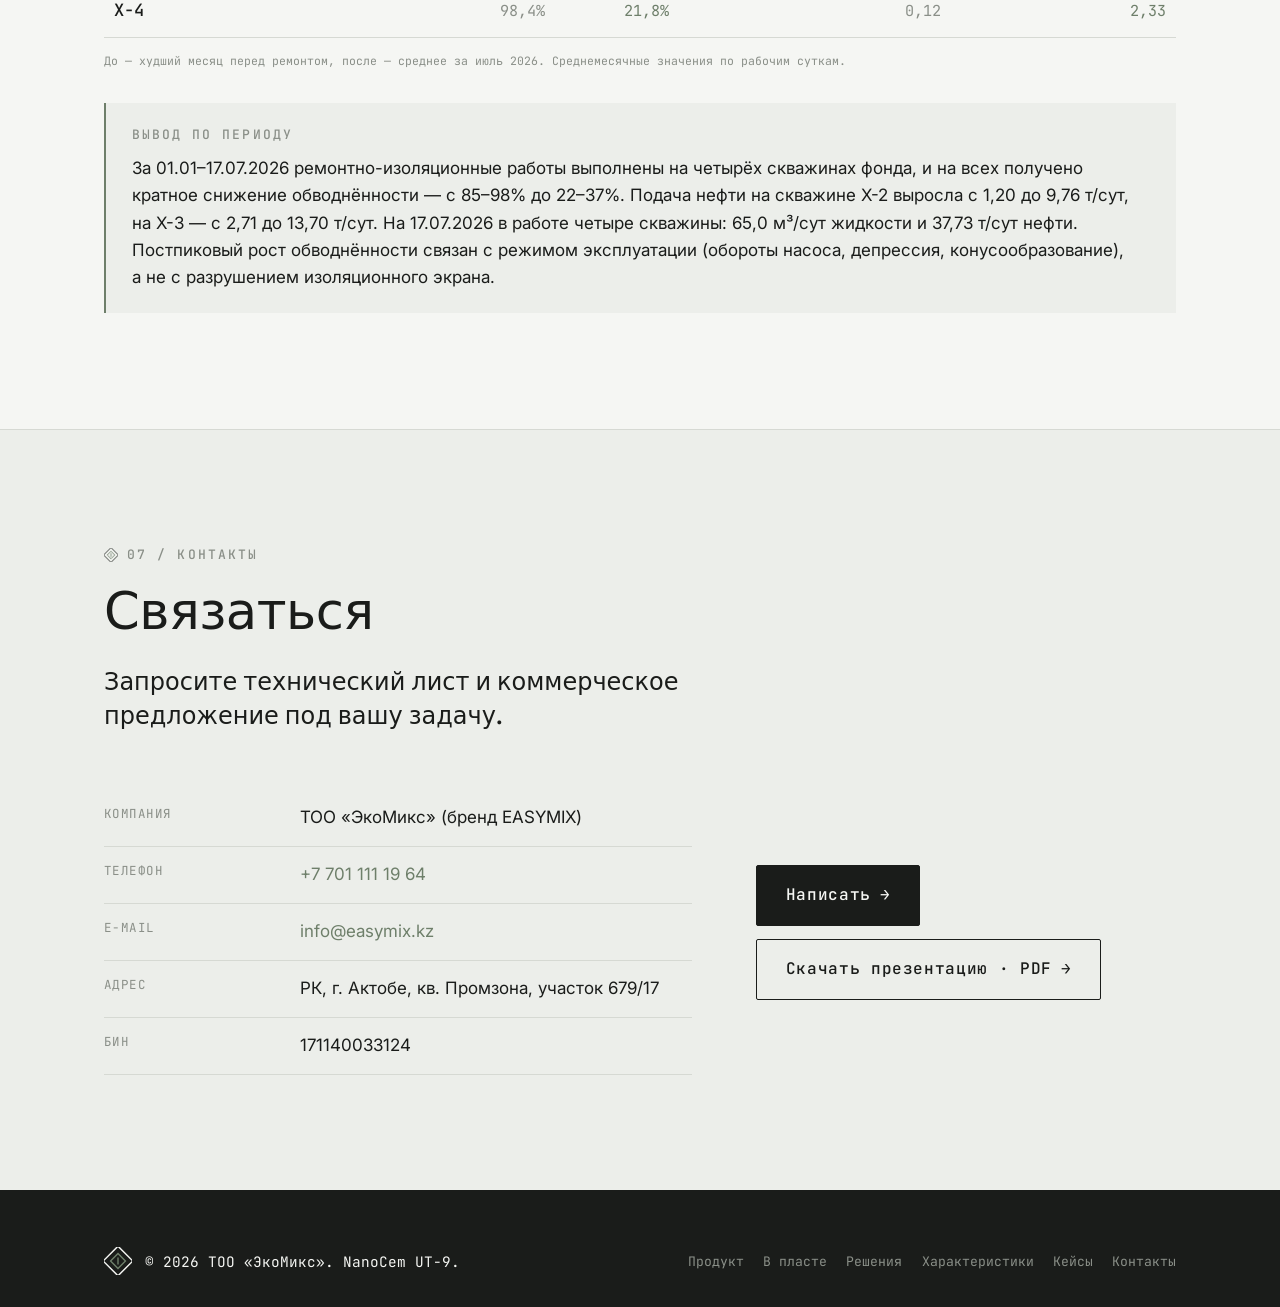
==== commit 8c275b9e: "Убраны ссылки на ТУ, анимация «В пласте» быстрее Цикл анимации ~22 с вместо 39 с; время идёт по реал" ====
--- a/index.html
+++ b/index.html
@@ -109,8 +109,7 @@
           <div class="product__text">
             <p class="reveal">
               NanoCem&nbsp;UT-9 — ультратонкая изоляционно-инъекционная сухая смесь для
-              цементажа под давлением. Выпускается ТОО «ЭкоМикс» под брендом EASYMIX по
-              ТУ&nbsp;5745-001-171140033124-2025.
+              цементажа под давлением. Выпускается ТОО «ЭкоМикс» под брендом EASYMIX.
             </p>
             <p class="reveal">
               Главное отличие от обычных цементных составов — тонкость помола: D95&nbsp;≤&nbsp;9&nbsp;мкм,
@@ -535,7 +534,6 @@
       <div class="wrap">
         <p class="eyebrow reveal"><svg class="mark" width="14" height="14"><use href="#diamond"/></svg> 05&nbsp;/&nbsp;ХАРАКТЕРИСТИКИ</p>
         <h2 class="h2 reveal">Технические характеристики</h2>
-        <p class="lead lead--mono reveal">ТУ&nbsp;5745-001-171140033124-2025</p>
 
         <div class="specs__table reveal">
             <table class="spec-table">
@@ -750,7 +748,6 @@
         <a href="#contacts">Контакты</a>
       </nav>
     </div>
-    <p class="footer__tu">ТУ 5745-001-171140033124-2025</p>
   </footer>
 
   <script src="assets/js/main.js" defer></script>
--- a/assets/css/style.css
+++ b/assets/css/style.css
@@ -512,7 +512,6 @@
 .footer__links { display: flex; flex-wrap: wrap; gap: 1.2rem; }
 .footer__links a { text-decoration: none; color: var(--muted); font-family: var(--f-mono); font-size: 0.82rem; transition: color .25s var(--ease); }
 .footer__links a:hover { color: var(--paper); }
-.footer__tu { max-width: var(--max); margin: 2rem auto 0; padding-inline: var(--pad); font-family: var(--f-mono); font-size: 0.72rem; color: var(--muted); }
 
 /* ---------- Скролл-ревилы ---------- */
 .reveal { opacity: 0; transform: translateY(16px); transition: opacity .6s var(--ease), transform .6s var(--ease); }
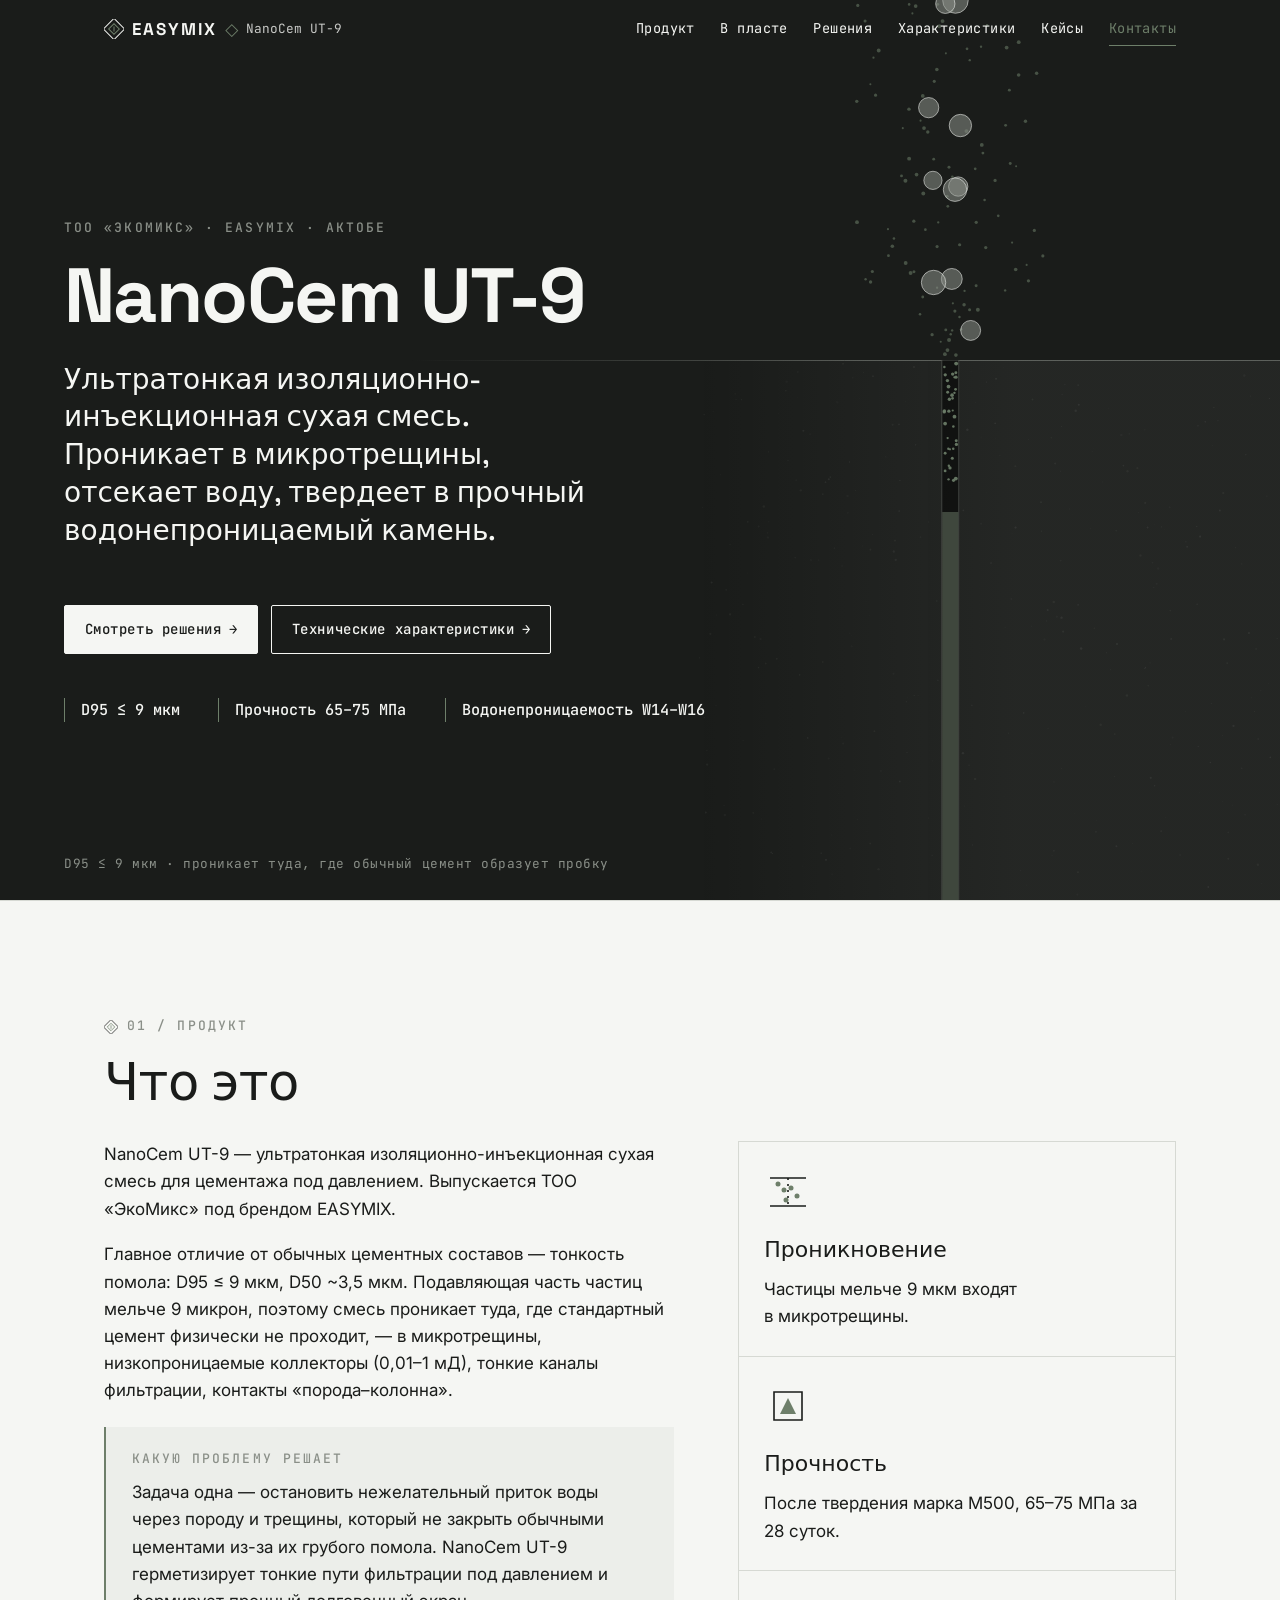
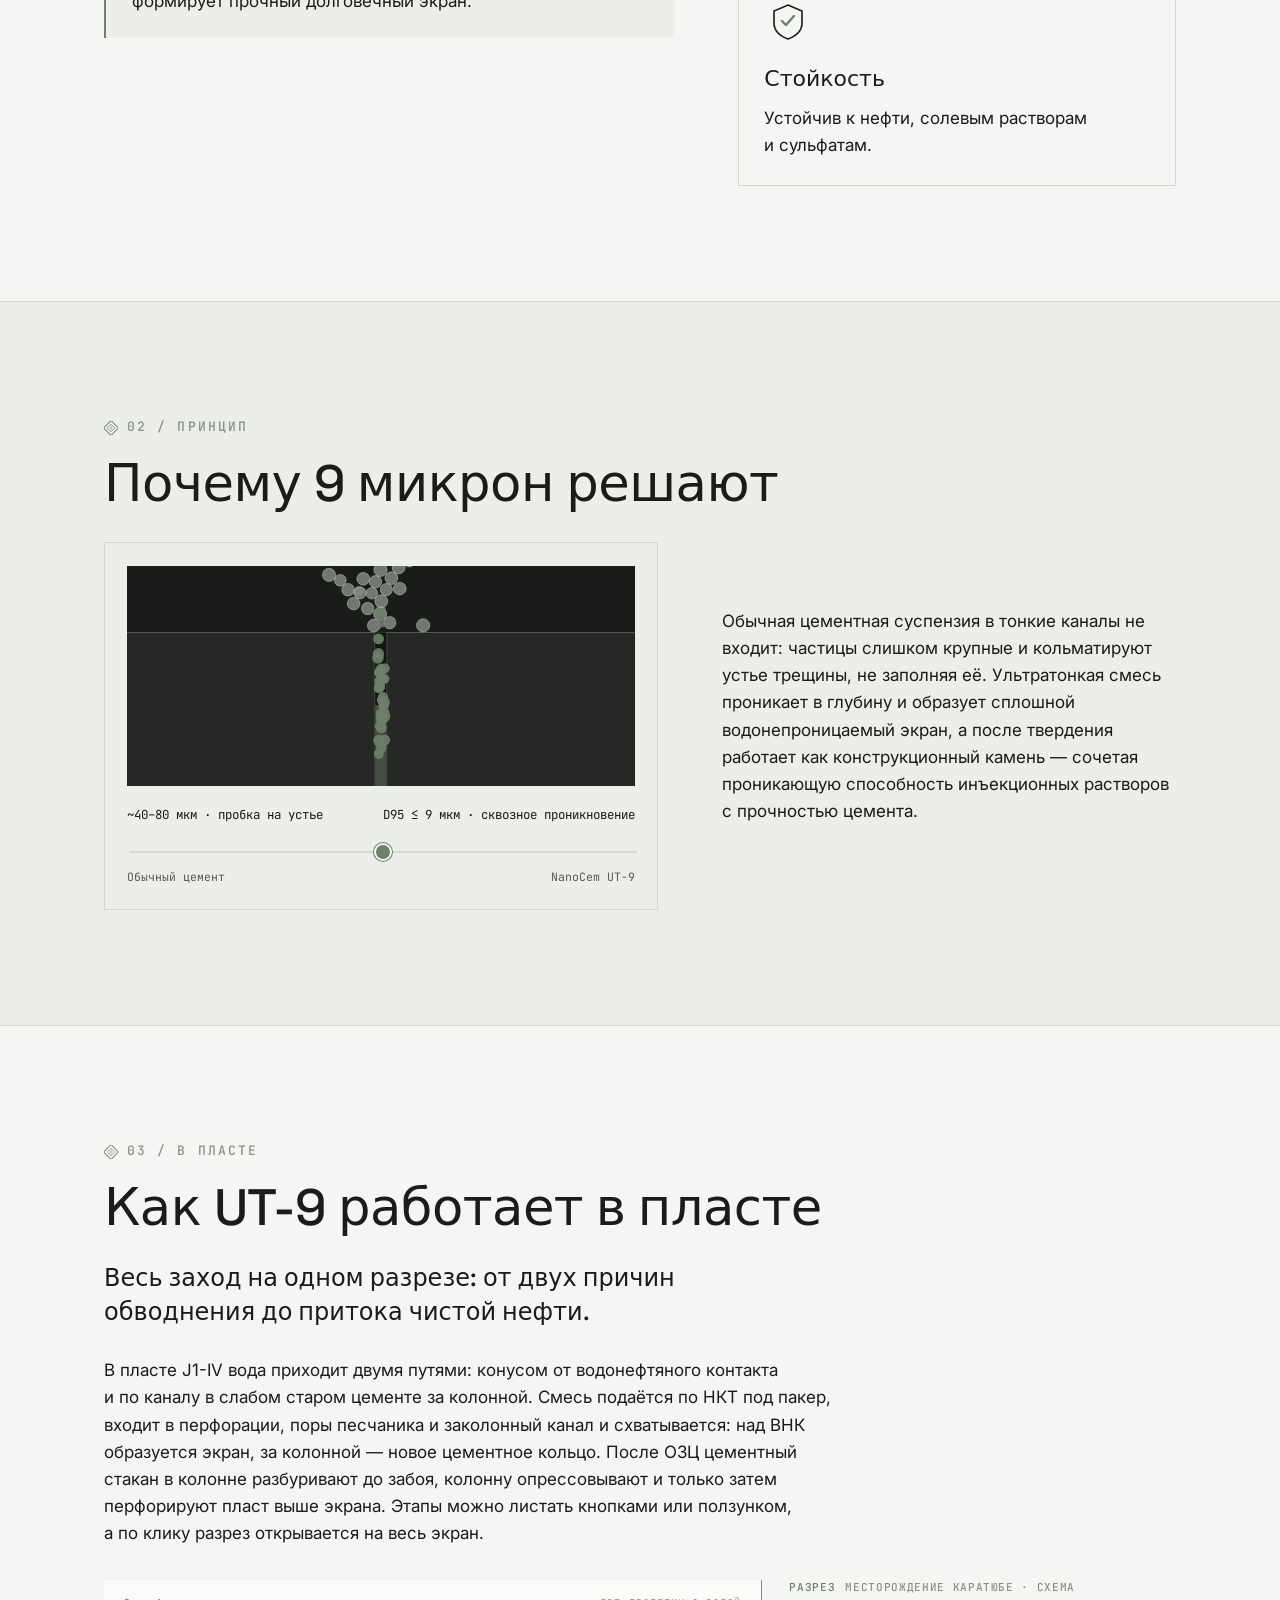
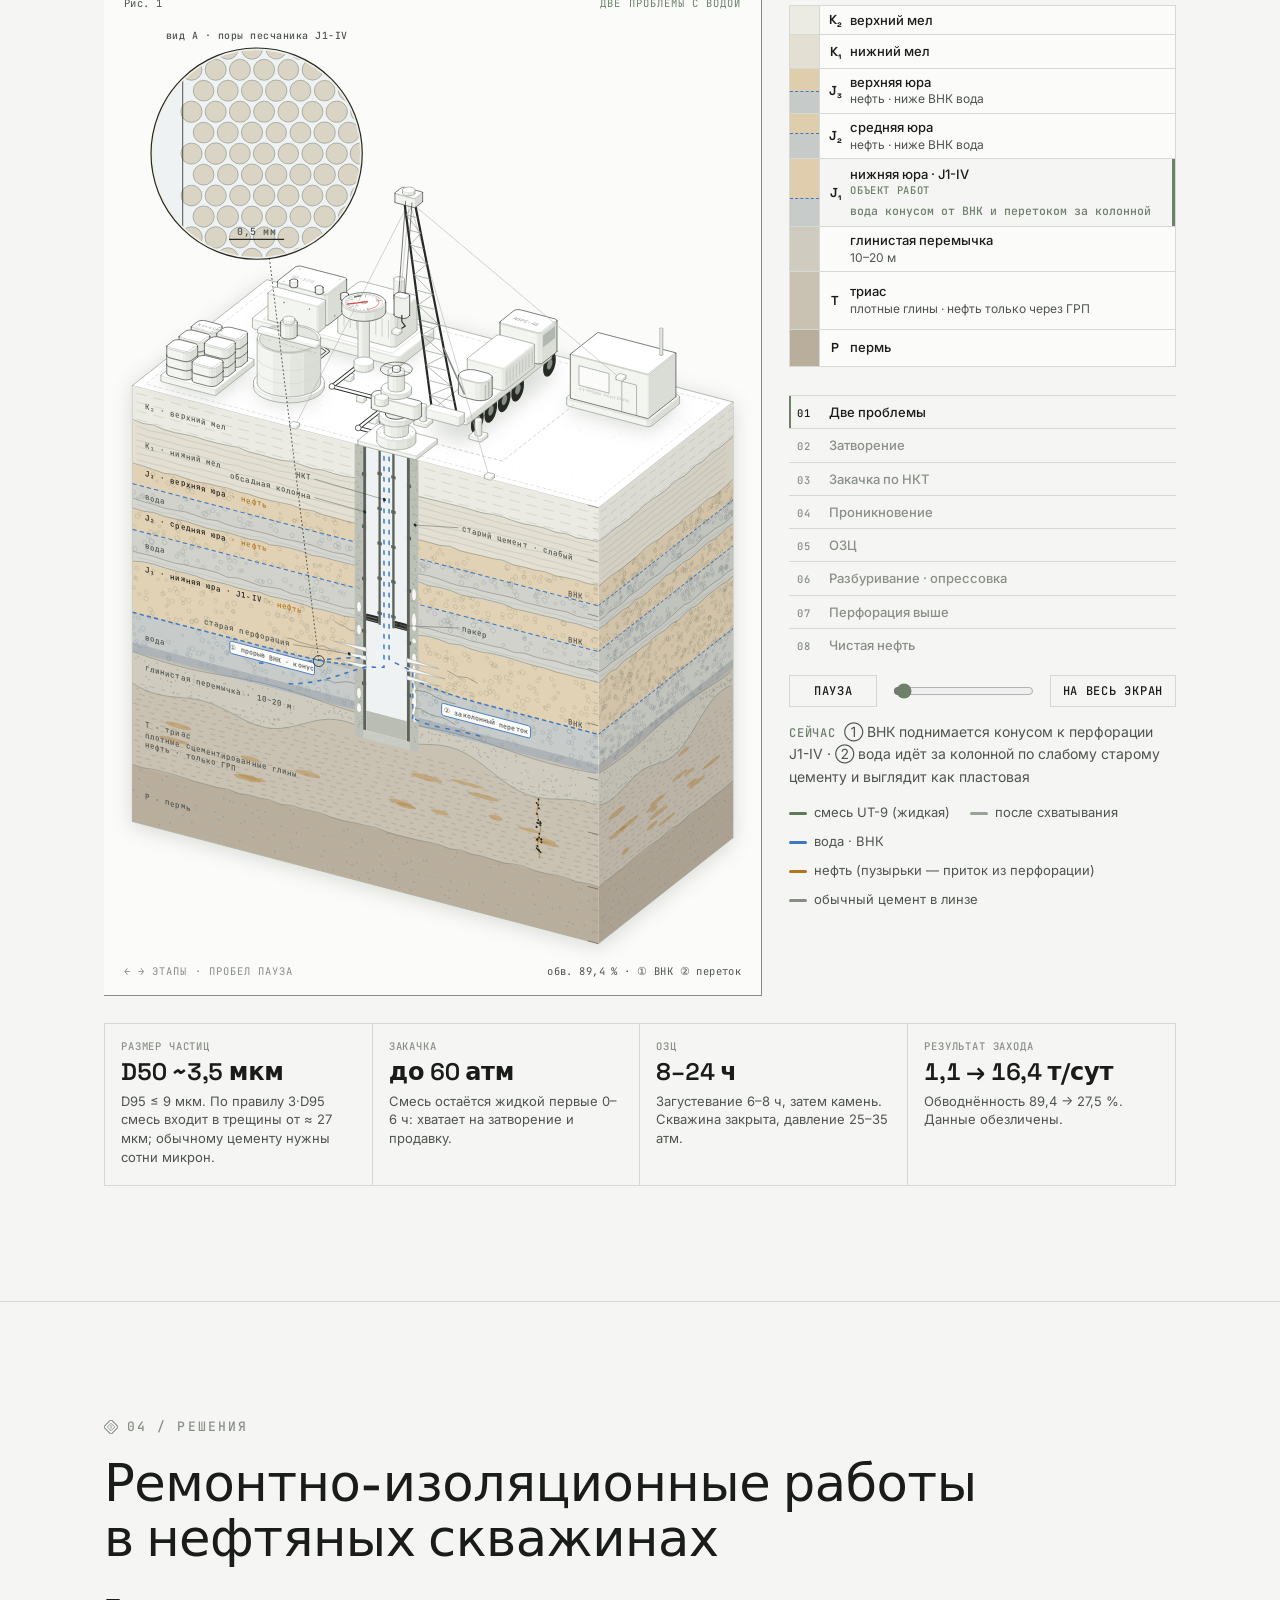
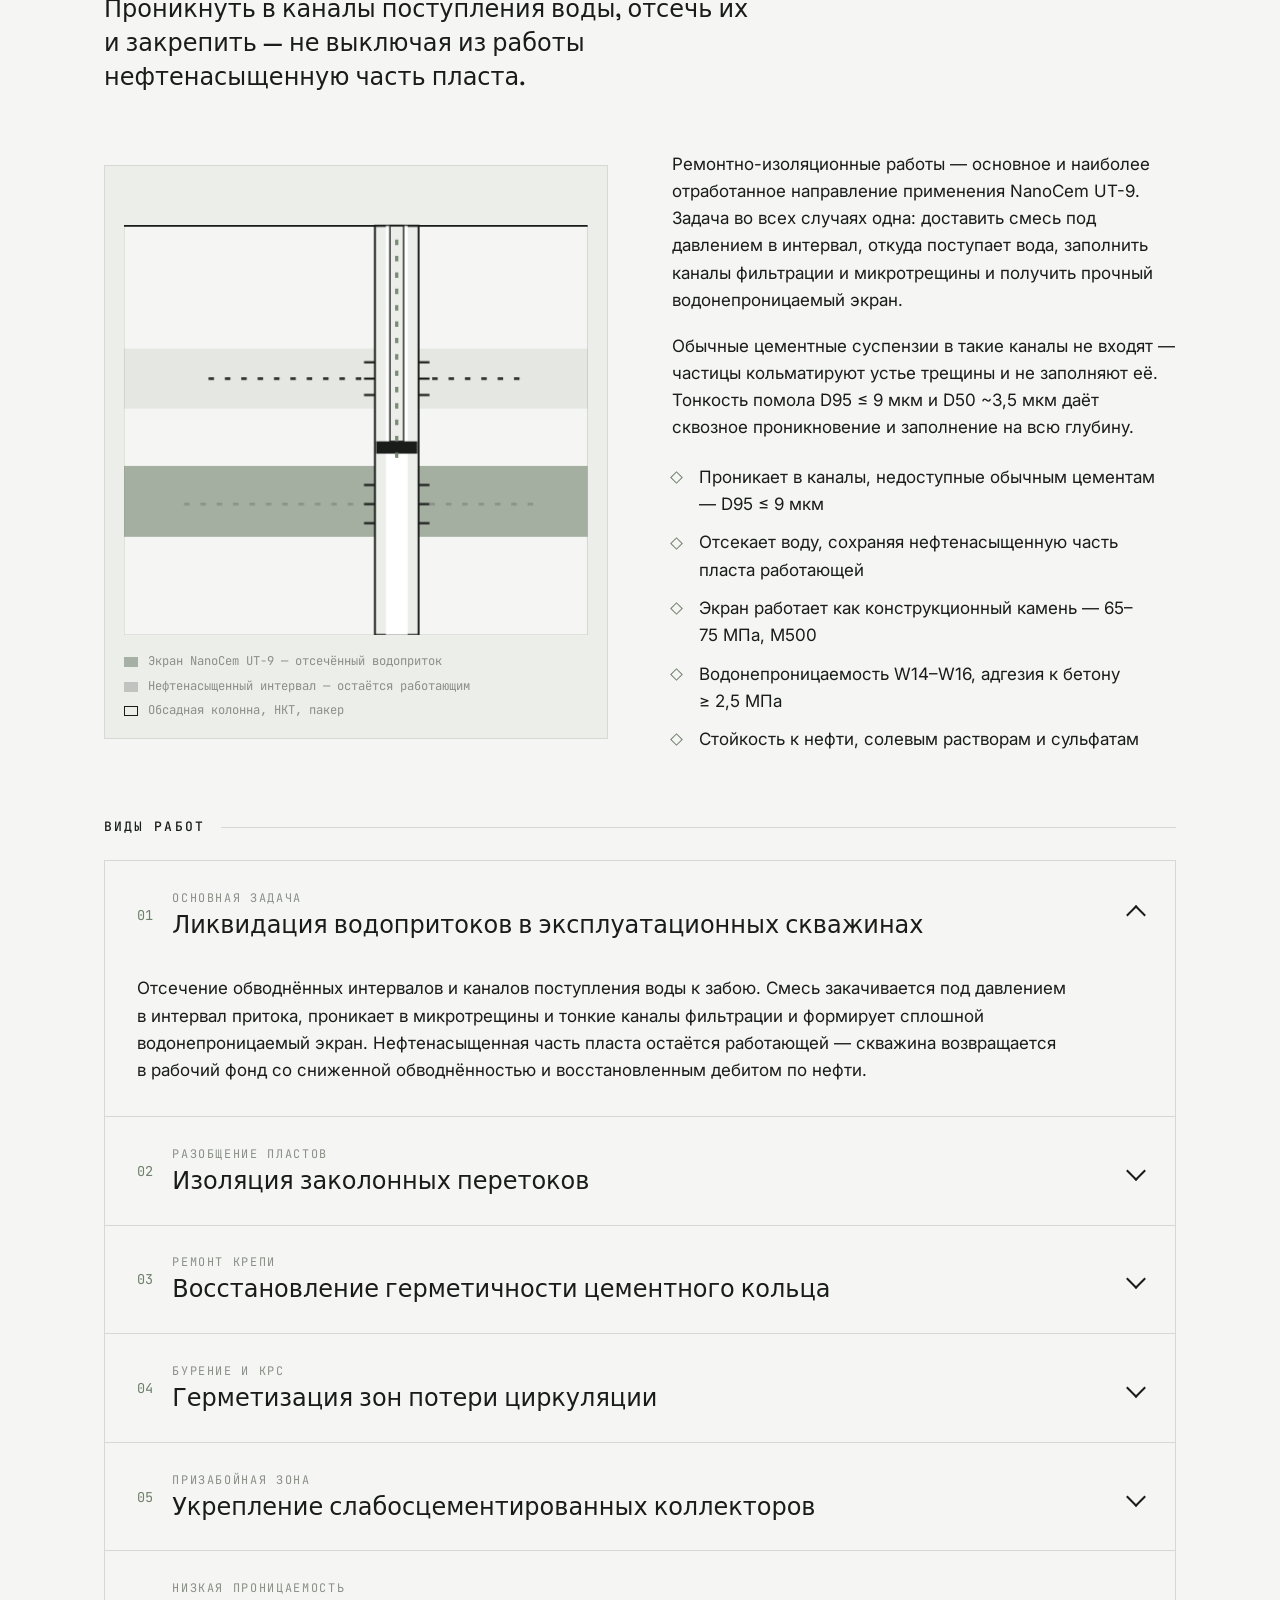
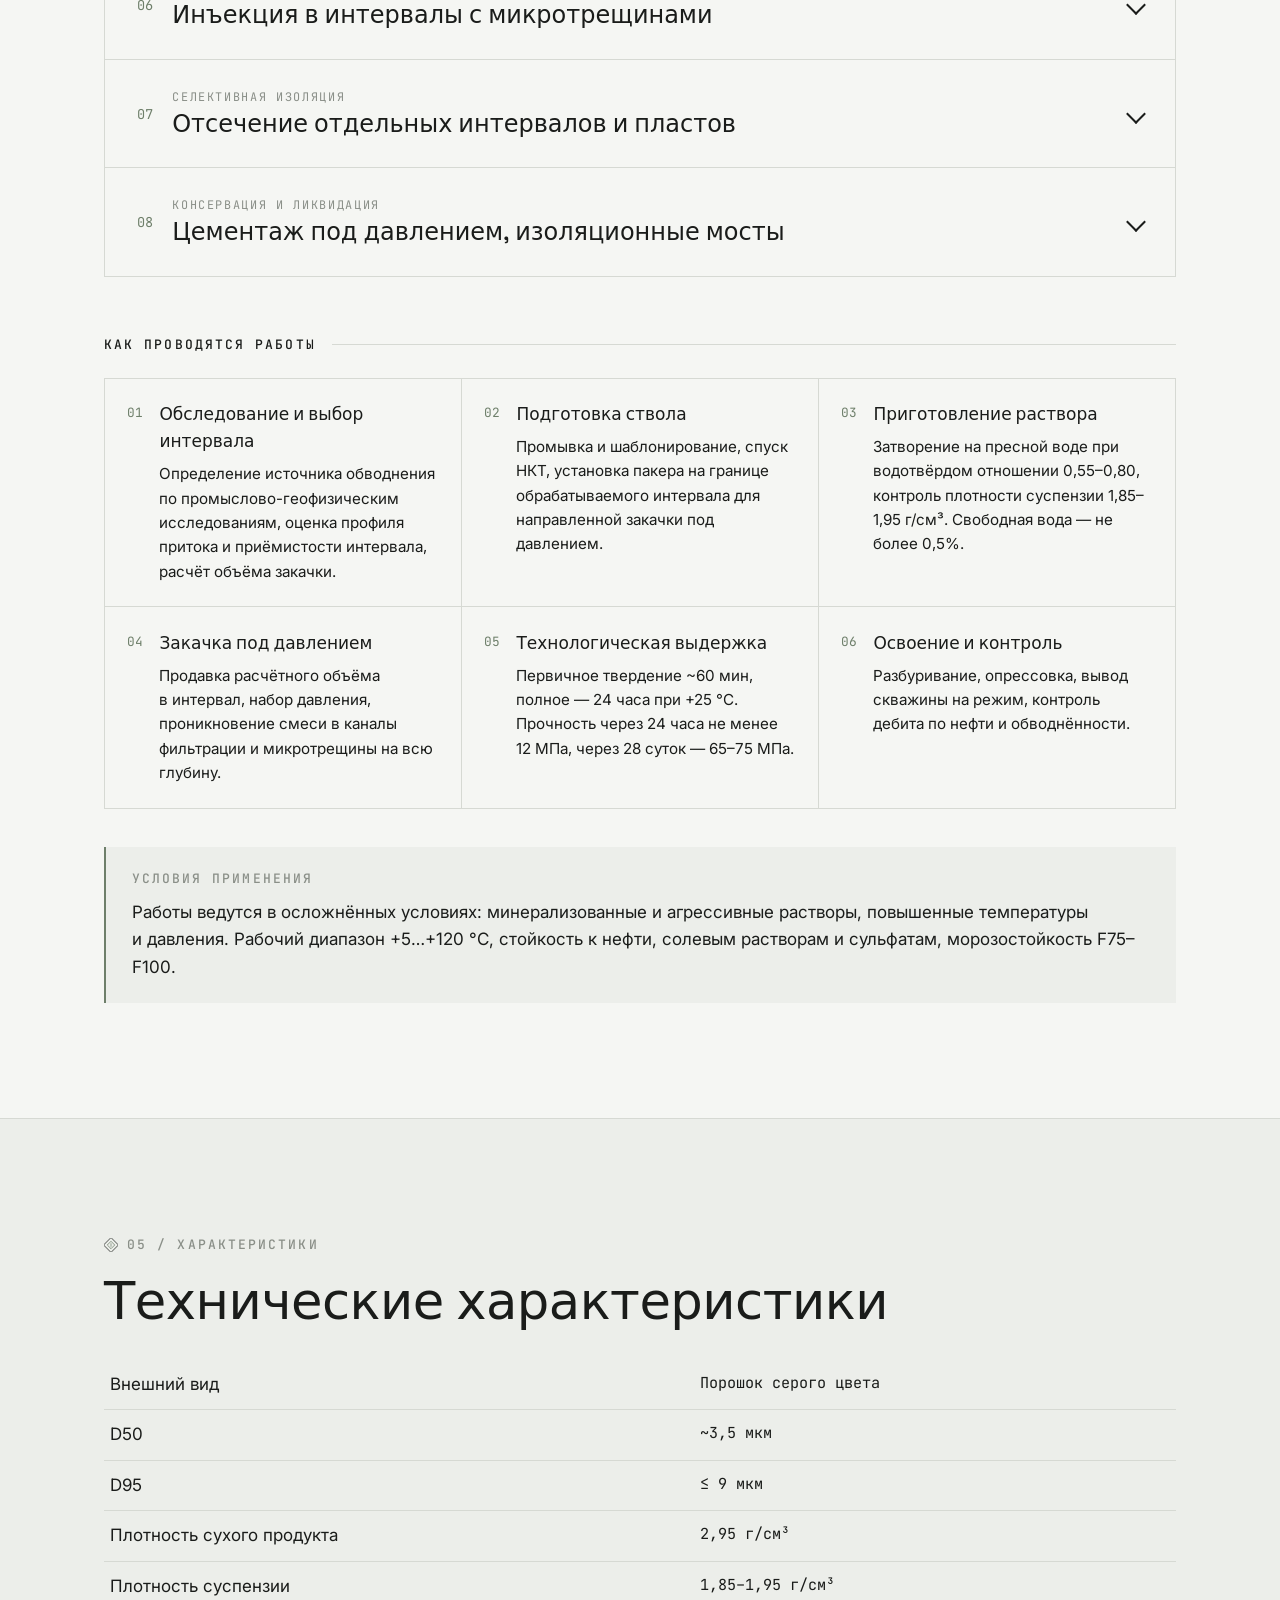
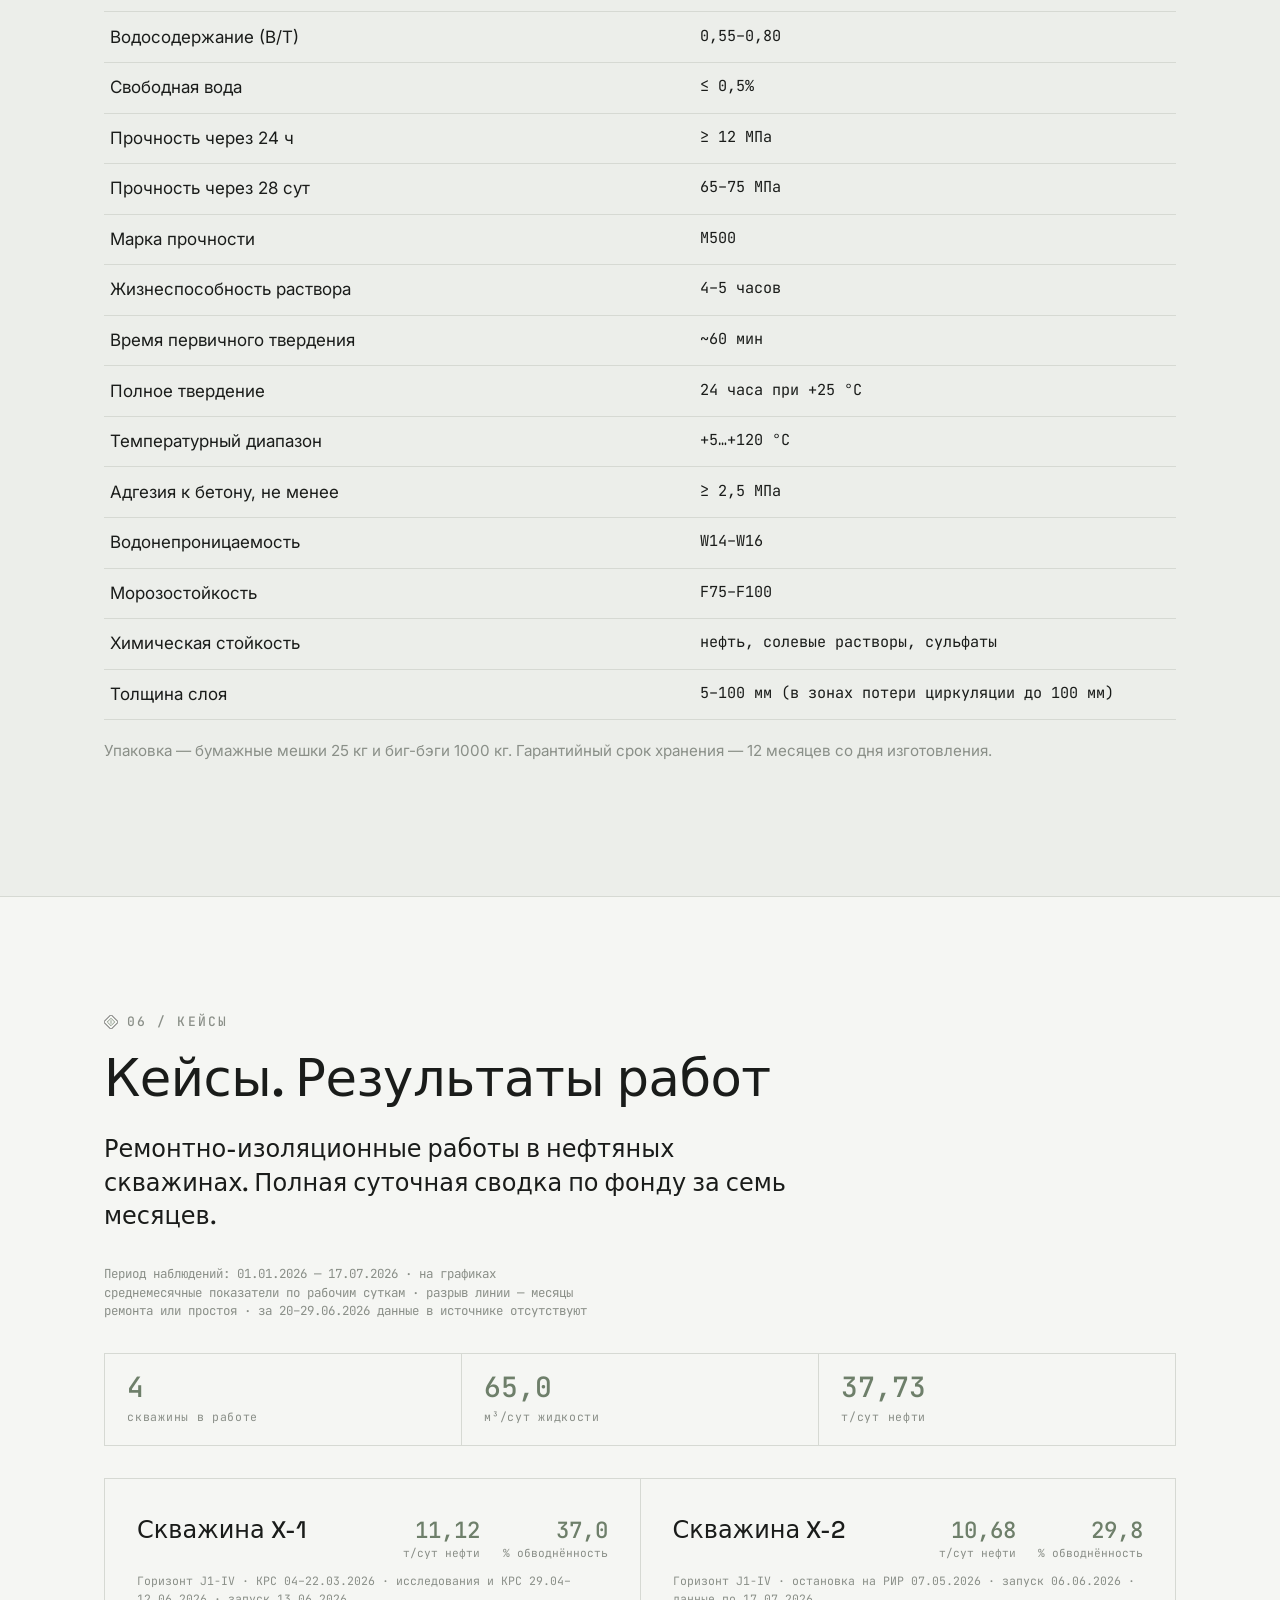
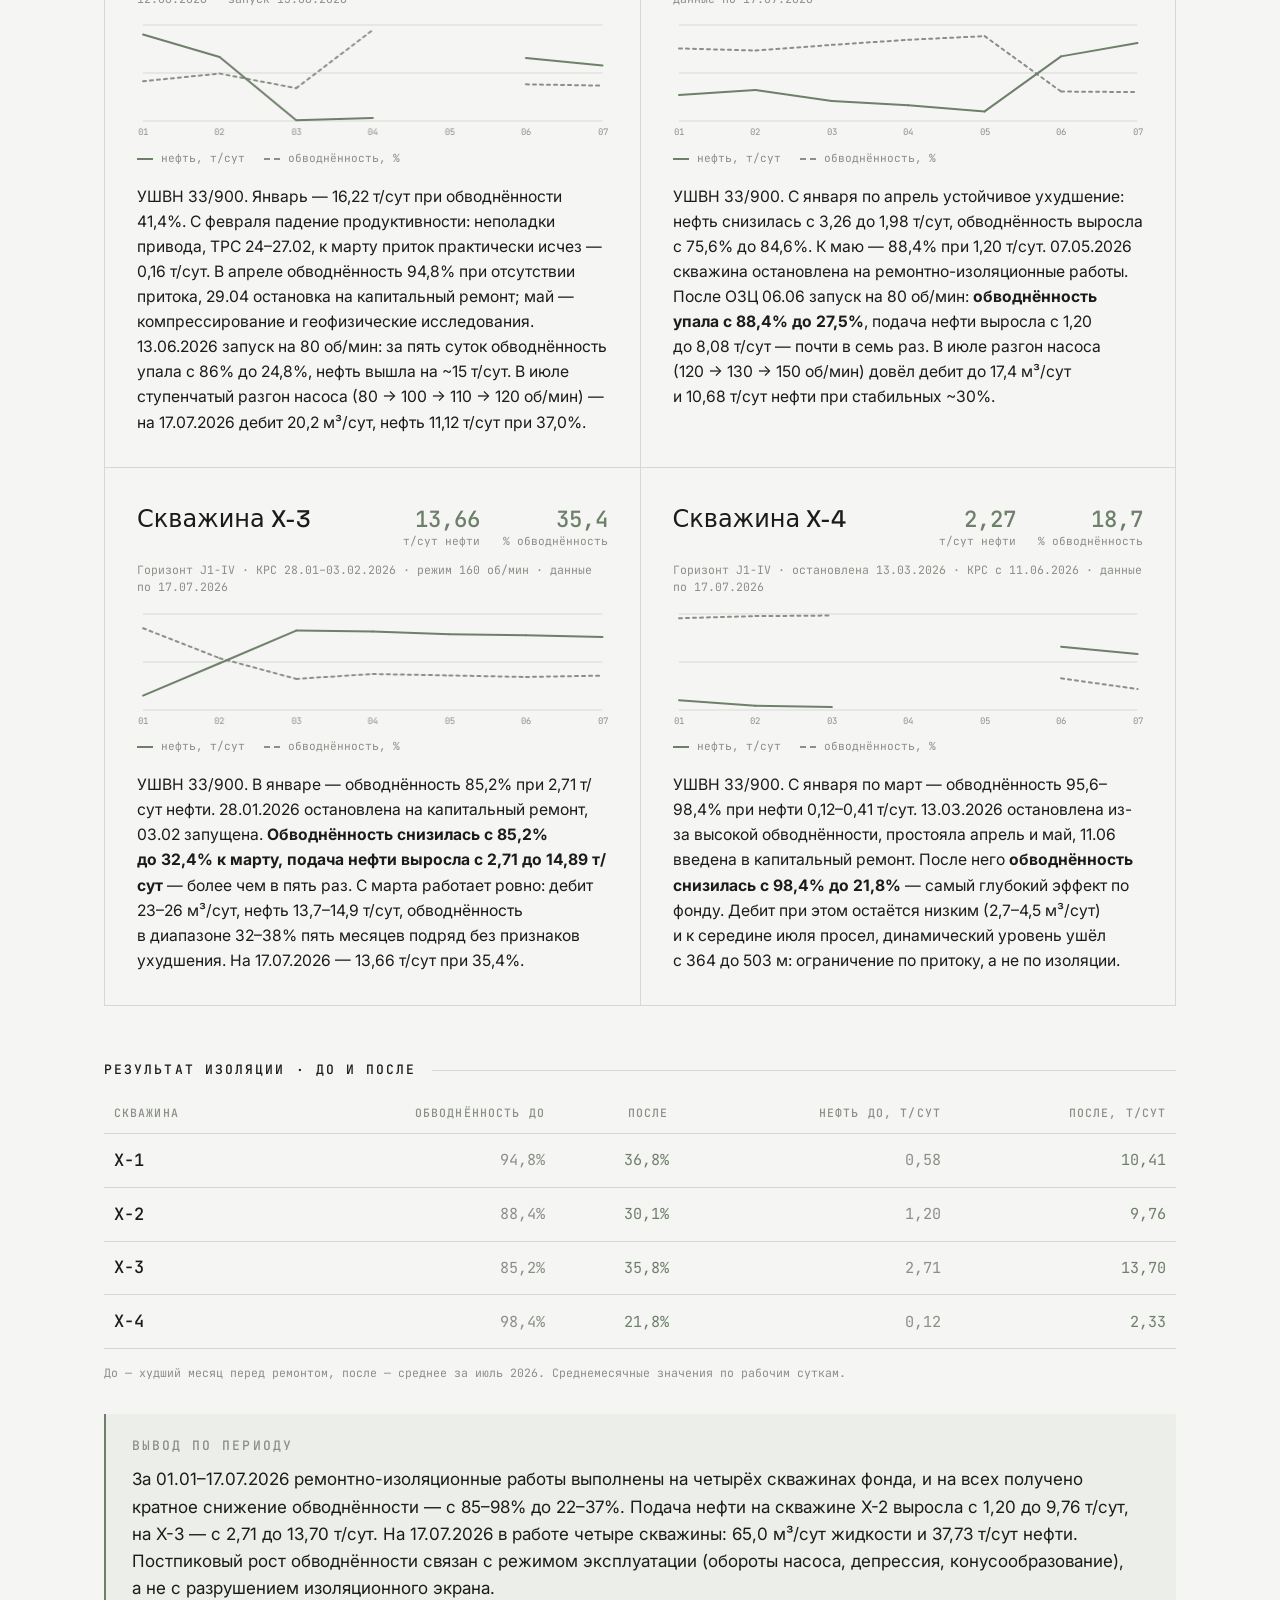
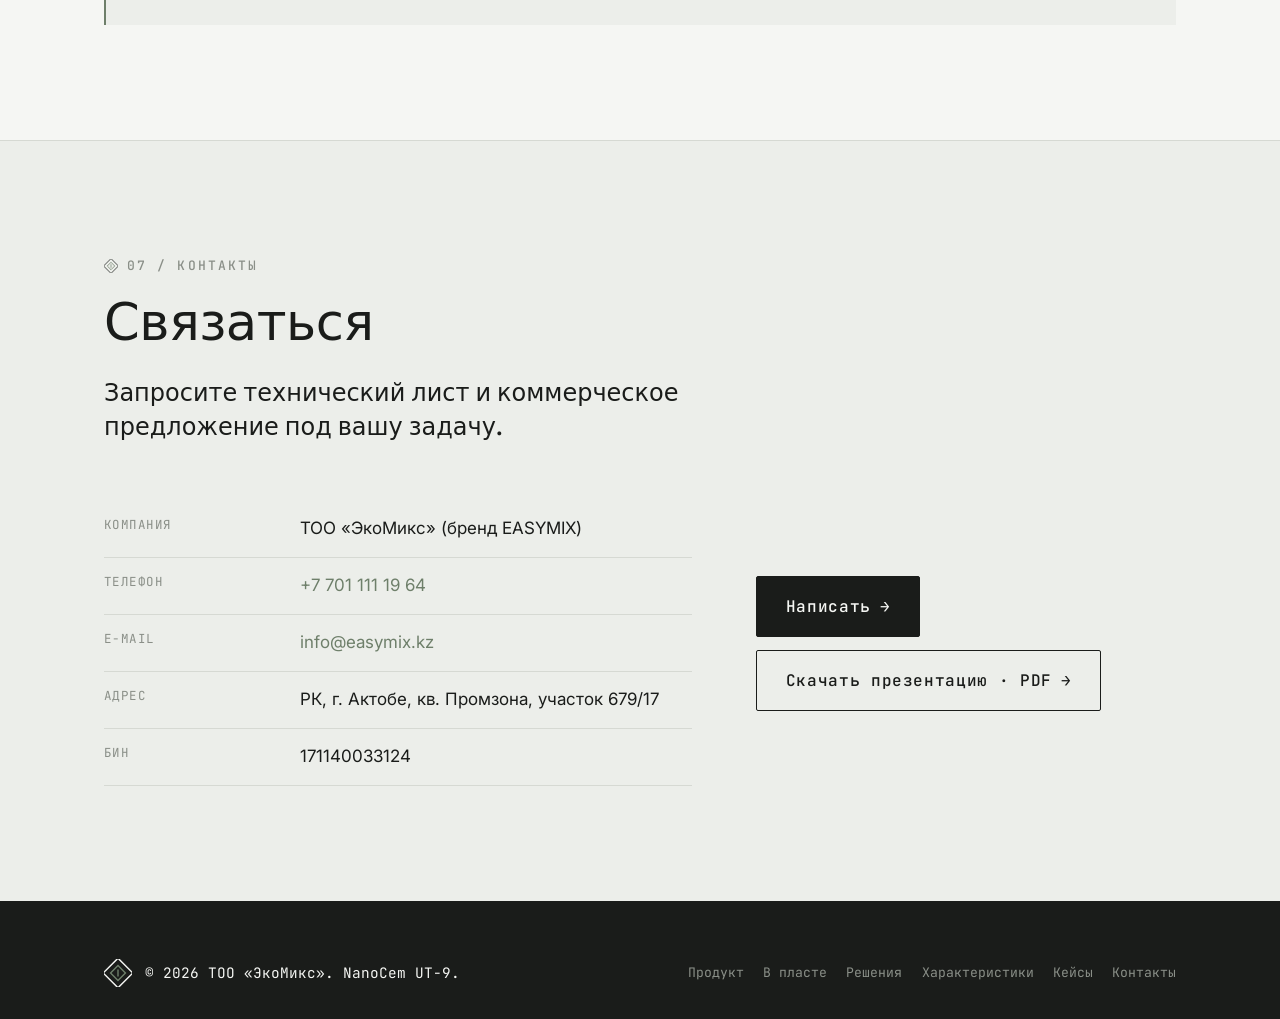
==== commit 70313610: "«В пласте»: этап разбуривания стакана и опрессовки перед перфорацией После ОЗЦ пакер срывается, доло" ====
--- a/index.html
+++ b/index.html
@@ -211,7 +211,8 @@
           В&nbsp;пласте J1-IV вода приходит двумя путями: конусом от&nbsp;водонефтяного контакта и&nbsp;по&nbsp;каналу
           в&nbsp;слабом старом цементе за&nbsp;колонной. Смесь подаётся по&nbsp;НКТ под пакер, входит в&nbsp;перфорации,
           поры песчаника и&nbsp;заколонный канал и&nbsp;схватывается: над ВНК образуется экран, за&nbsp;колонной&nbsp;— новое
-          цементное кольцо. После ОЗЦ пласт перфорируют выше экрана. Этапы можно листать кнопками или ползунком,
+          цементное кольцо. После ОЗЦ цементный стакан в&nbsp;колонне разбуривают до&nbsp;забоя, колонну опрессовывают
+          и&nbsp;только затем перфорируют пласт выше экрана. Этапы можно листать кнопками или ползунком,
           а&nbsp;по&nbsp;клику разрез открывается на&nbsp;весь экран.
         </p>
         <div class="reservoir__frame reveal">
--- a/assets/css/style.css
+++ b/assets/css/style.css
@@ -234,7 +234,7 @@
 /* ---------- В пласте ---------- */
 #reservoir .lead { margin-bottom: 1.2em; }
 .reservoir__text { max-width: 68ch; color: var(--ink); margin-bottom: 2rem; }
-.reservoir__frame { max-width: 960px; }
+.reservoir__frame { max-width: none; }
 .reservoir__frame iframe { display: block; width: 100%; height: 1500px; border: 0; background: transparent; }
 /* на весь экран: iframe поверх страницы (iPhone) или в системном fullscreen */
 .reservoir__frame.is-fs { position: fixed; inset: 0; z-index: 100; max-width: none; background: var(--paper); }
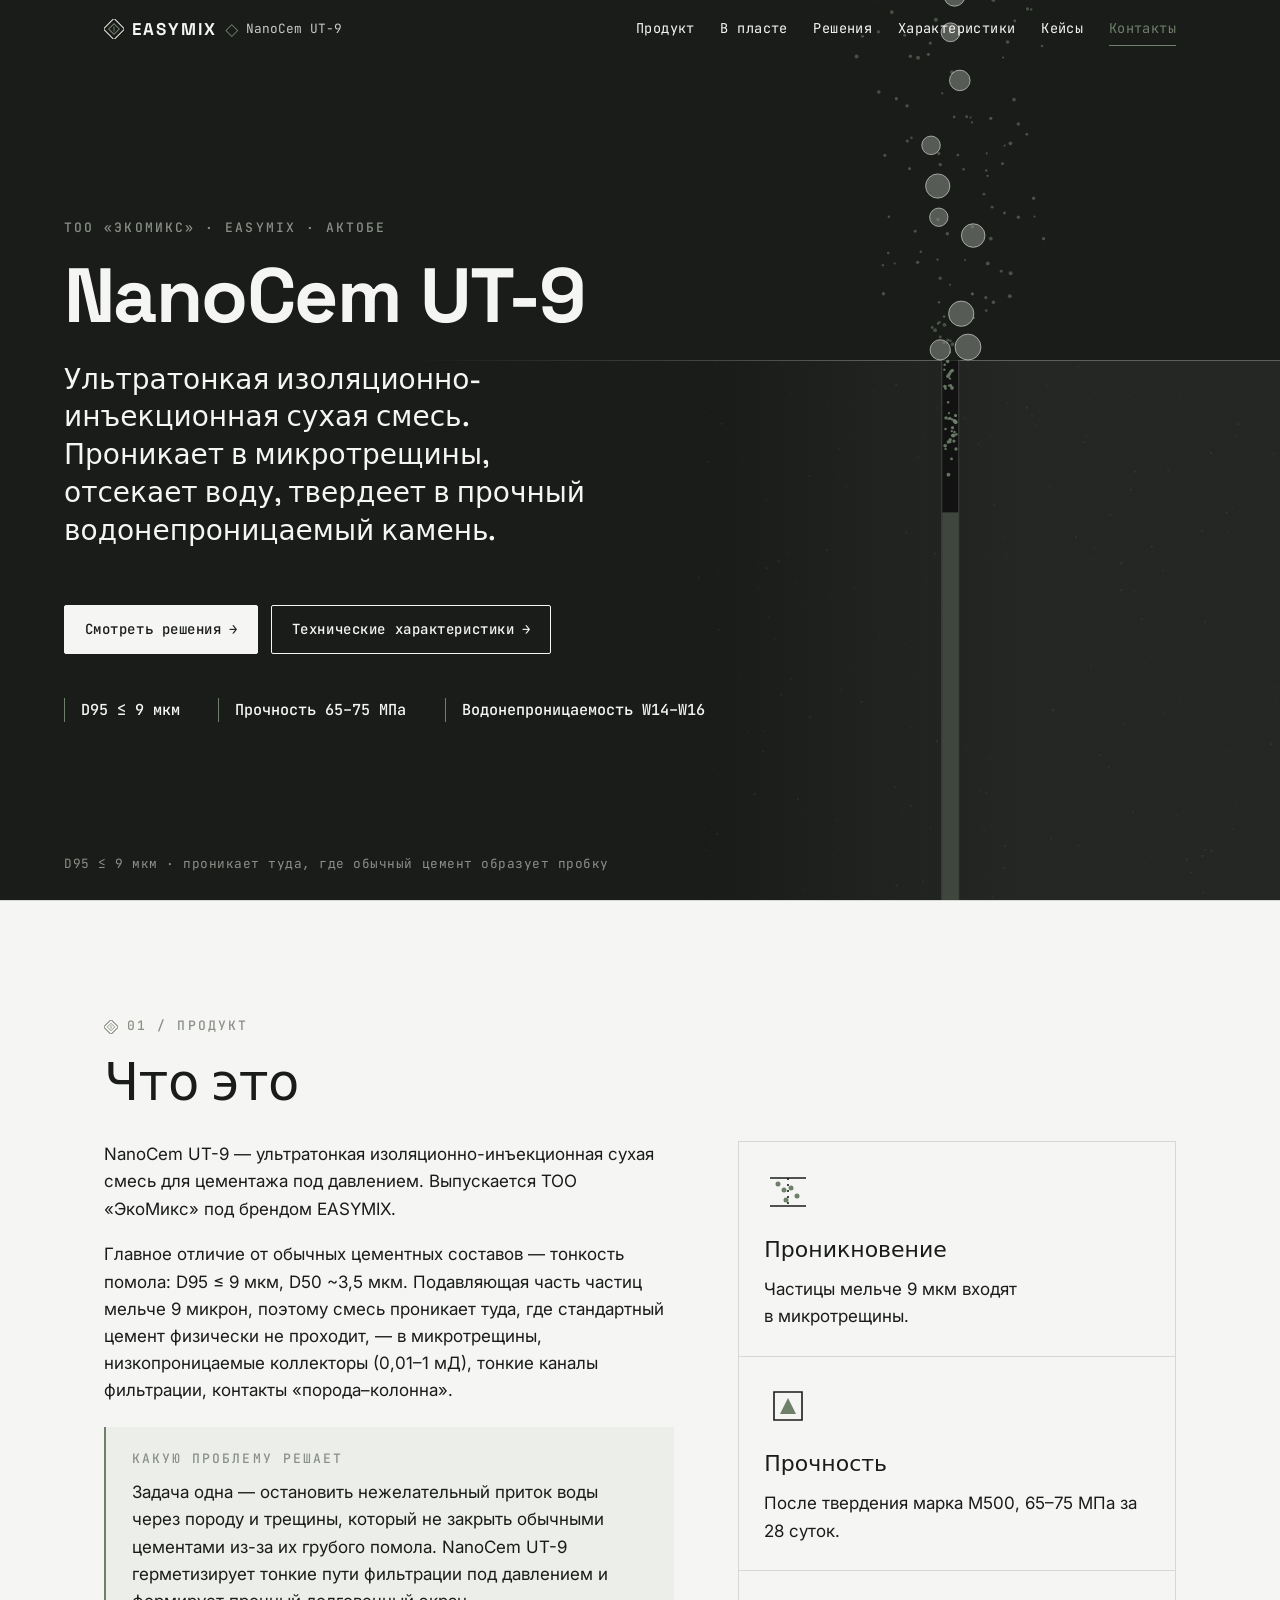
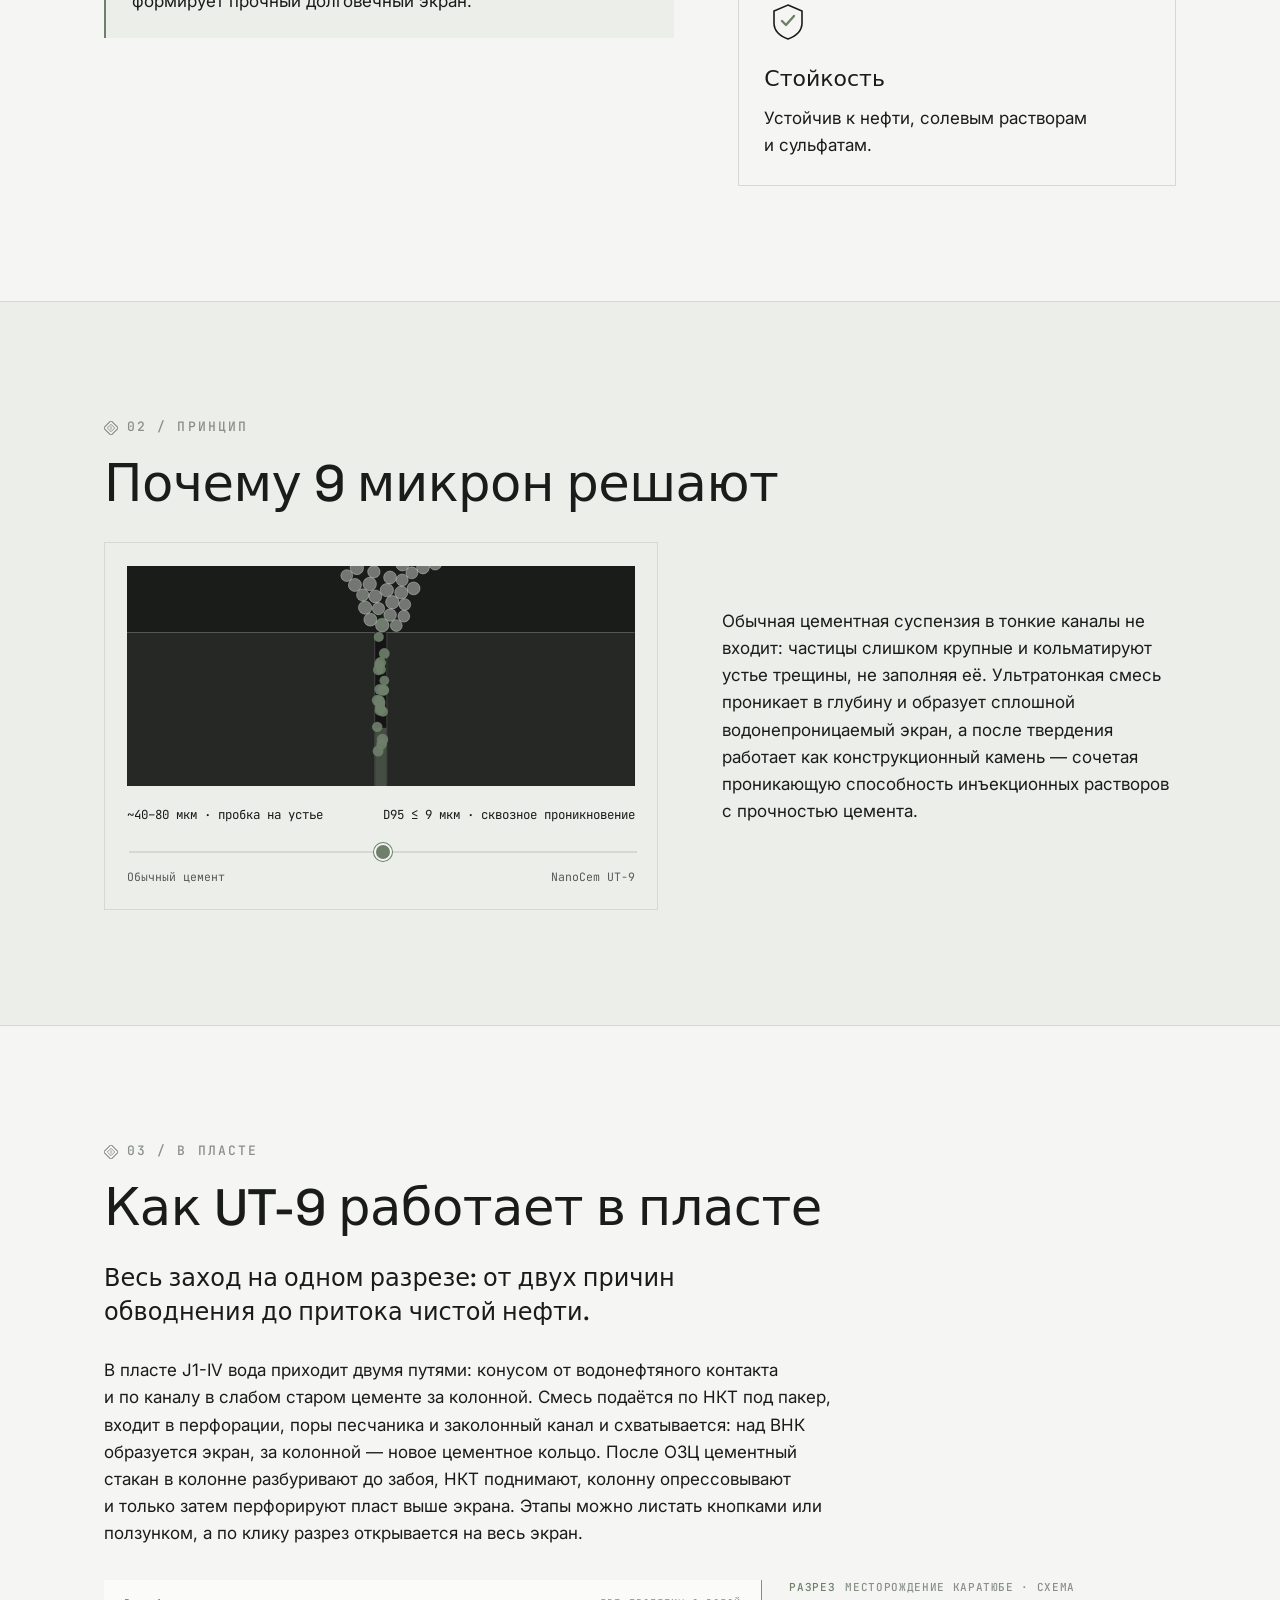
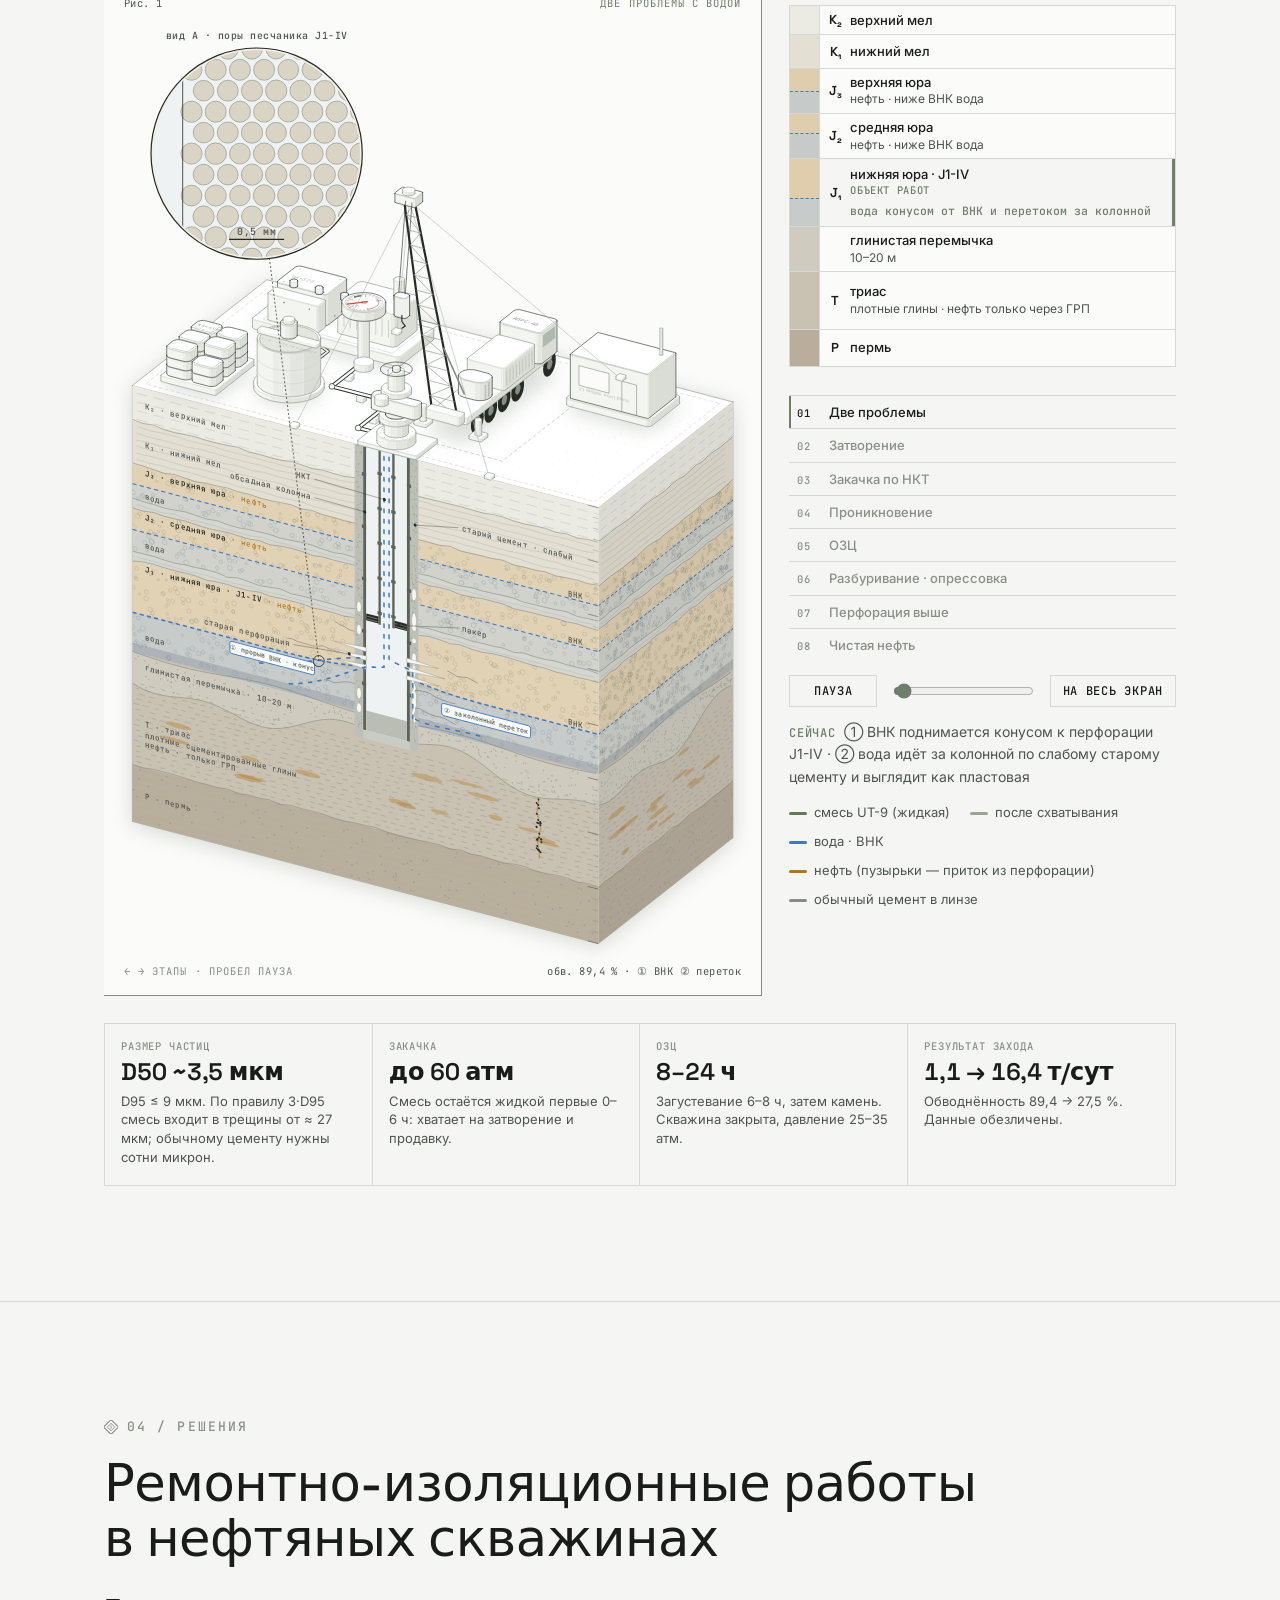
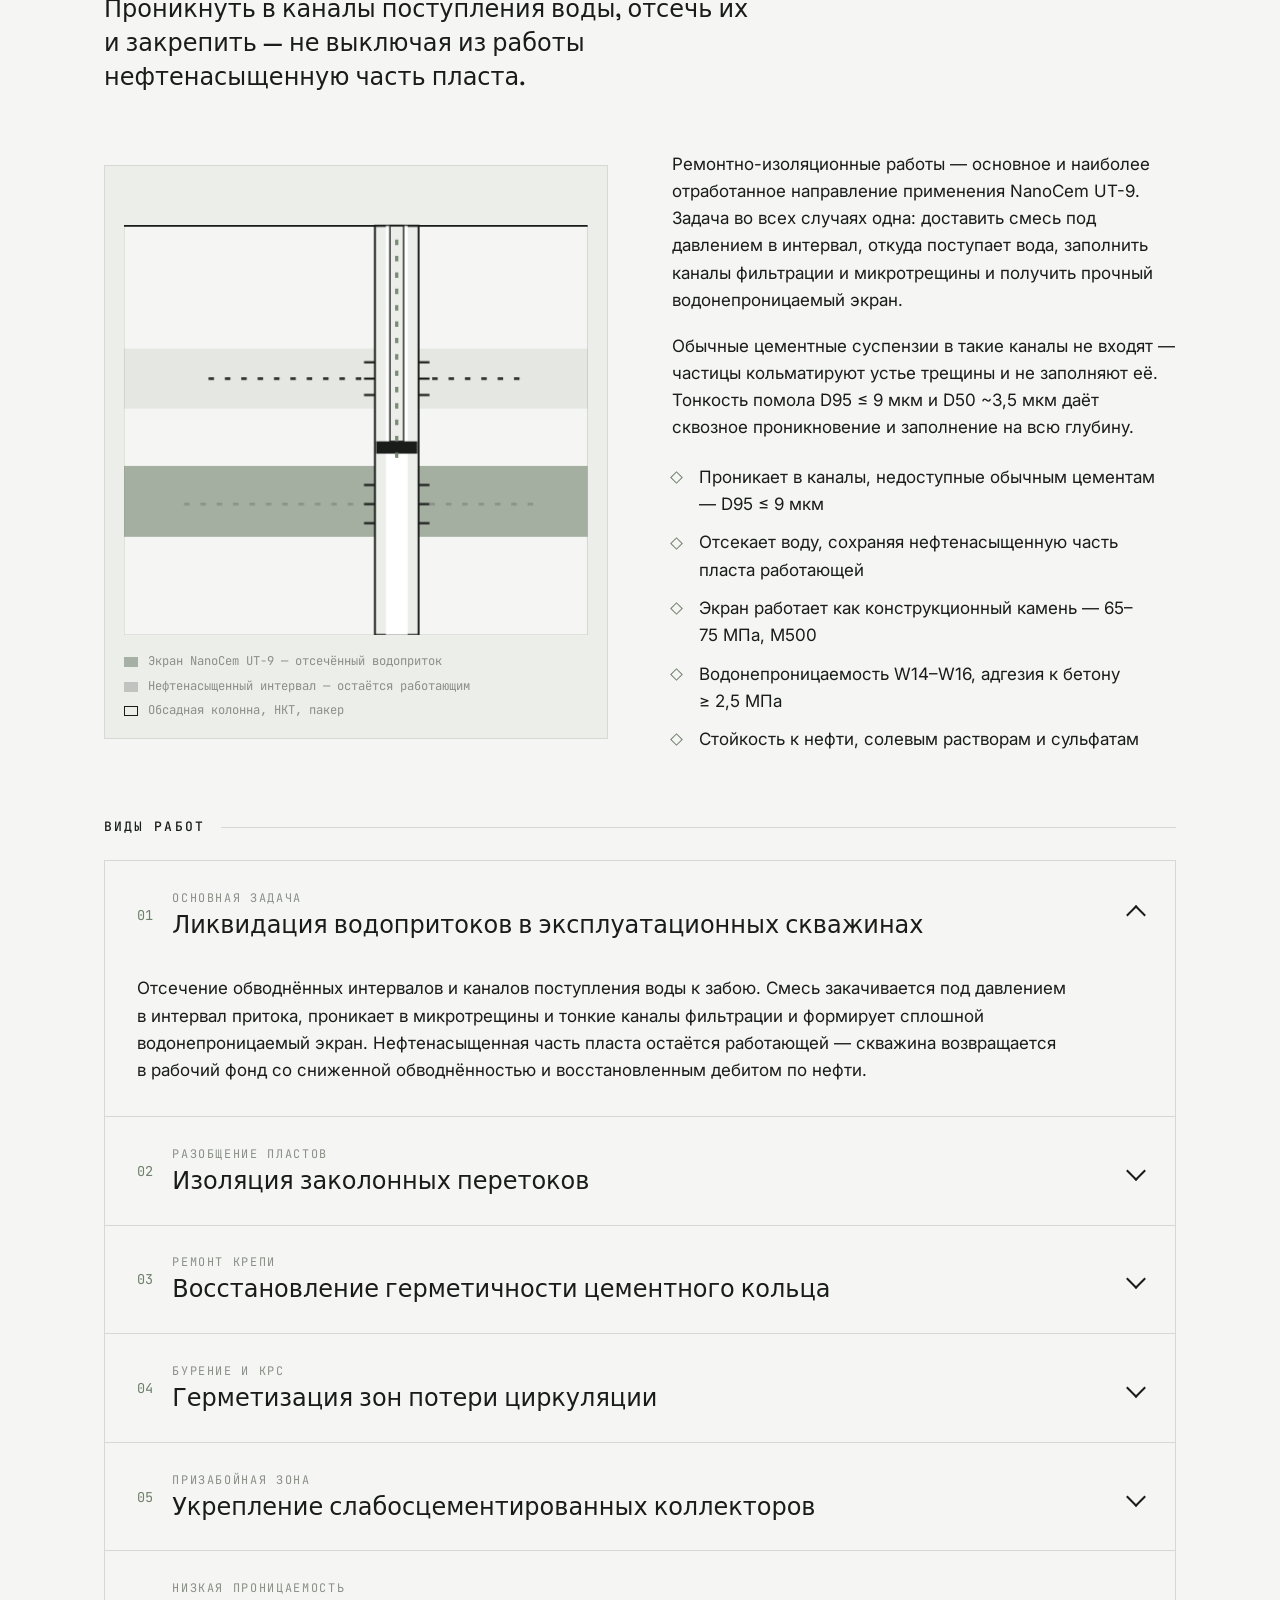
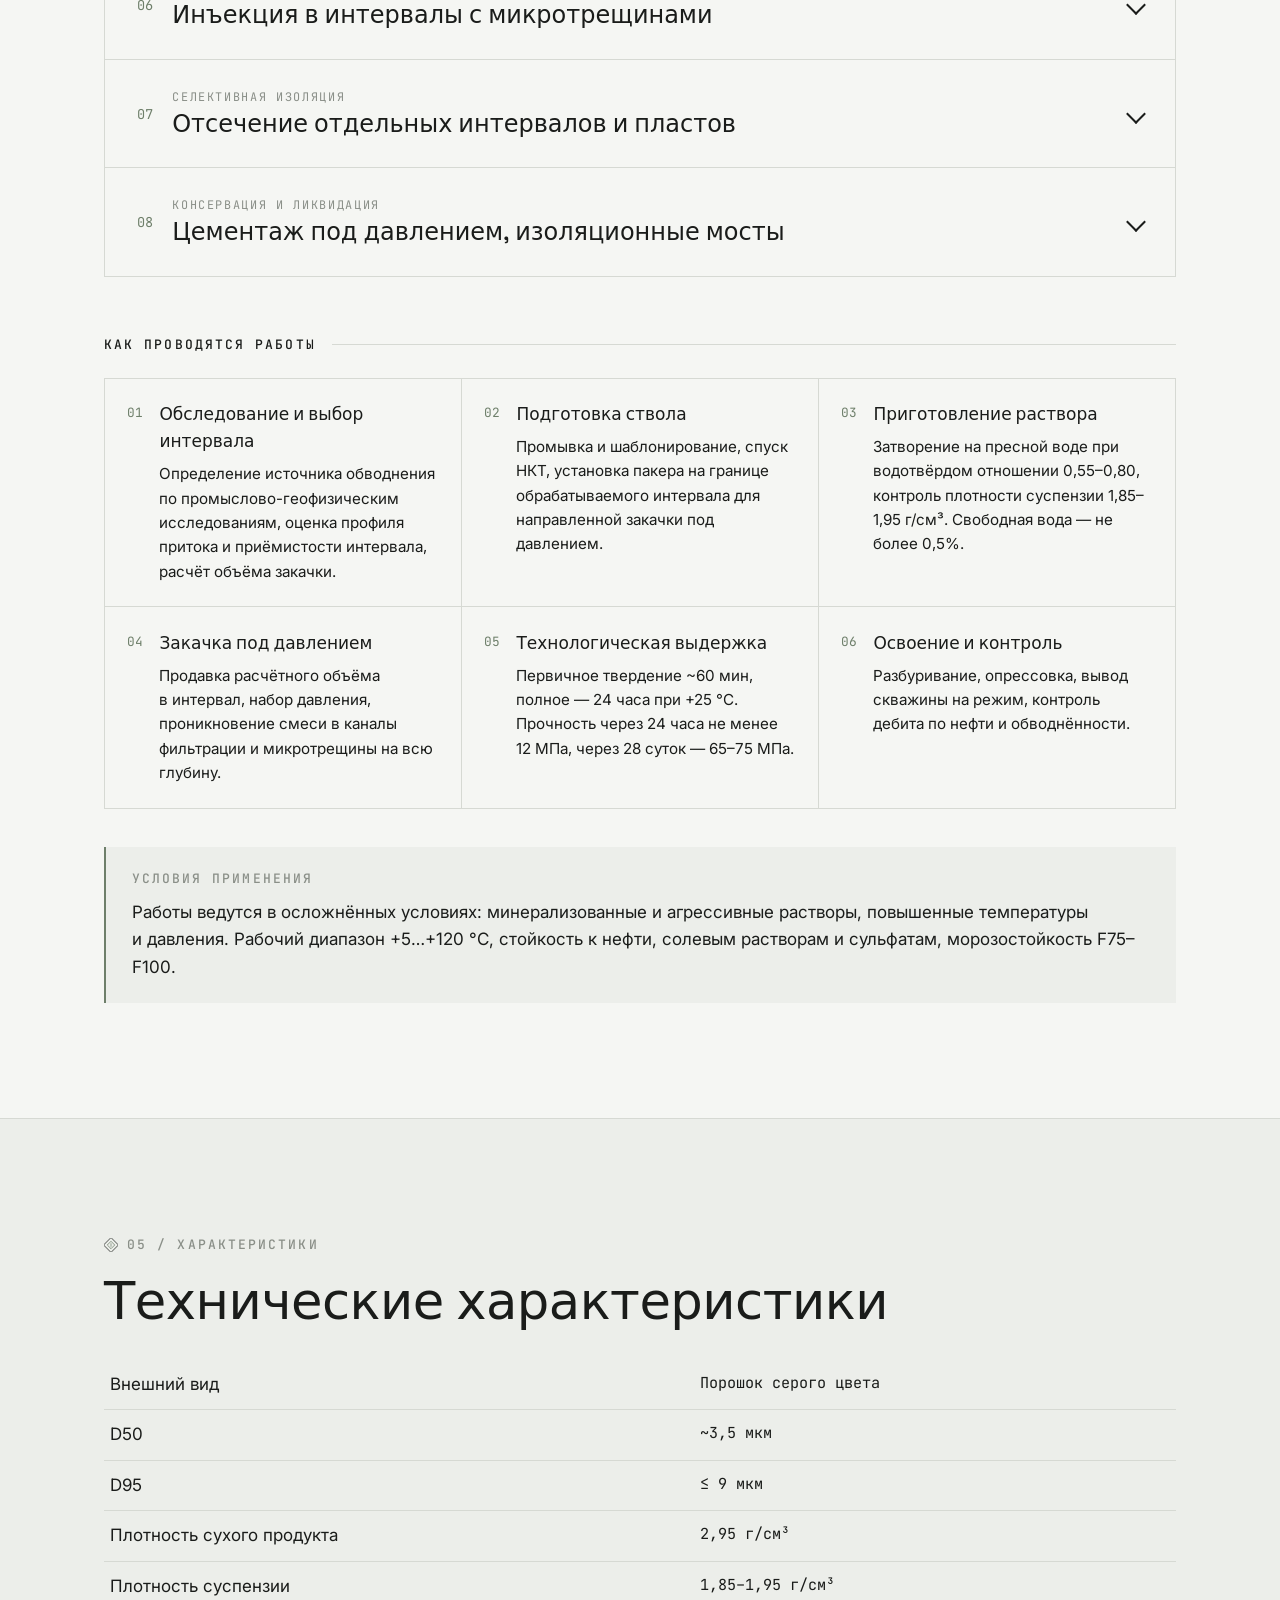
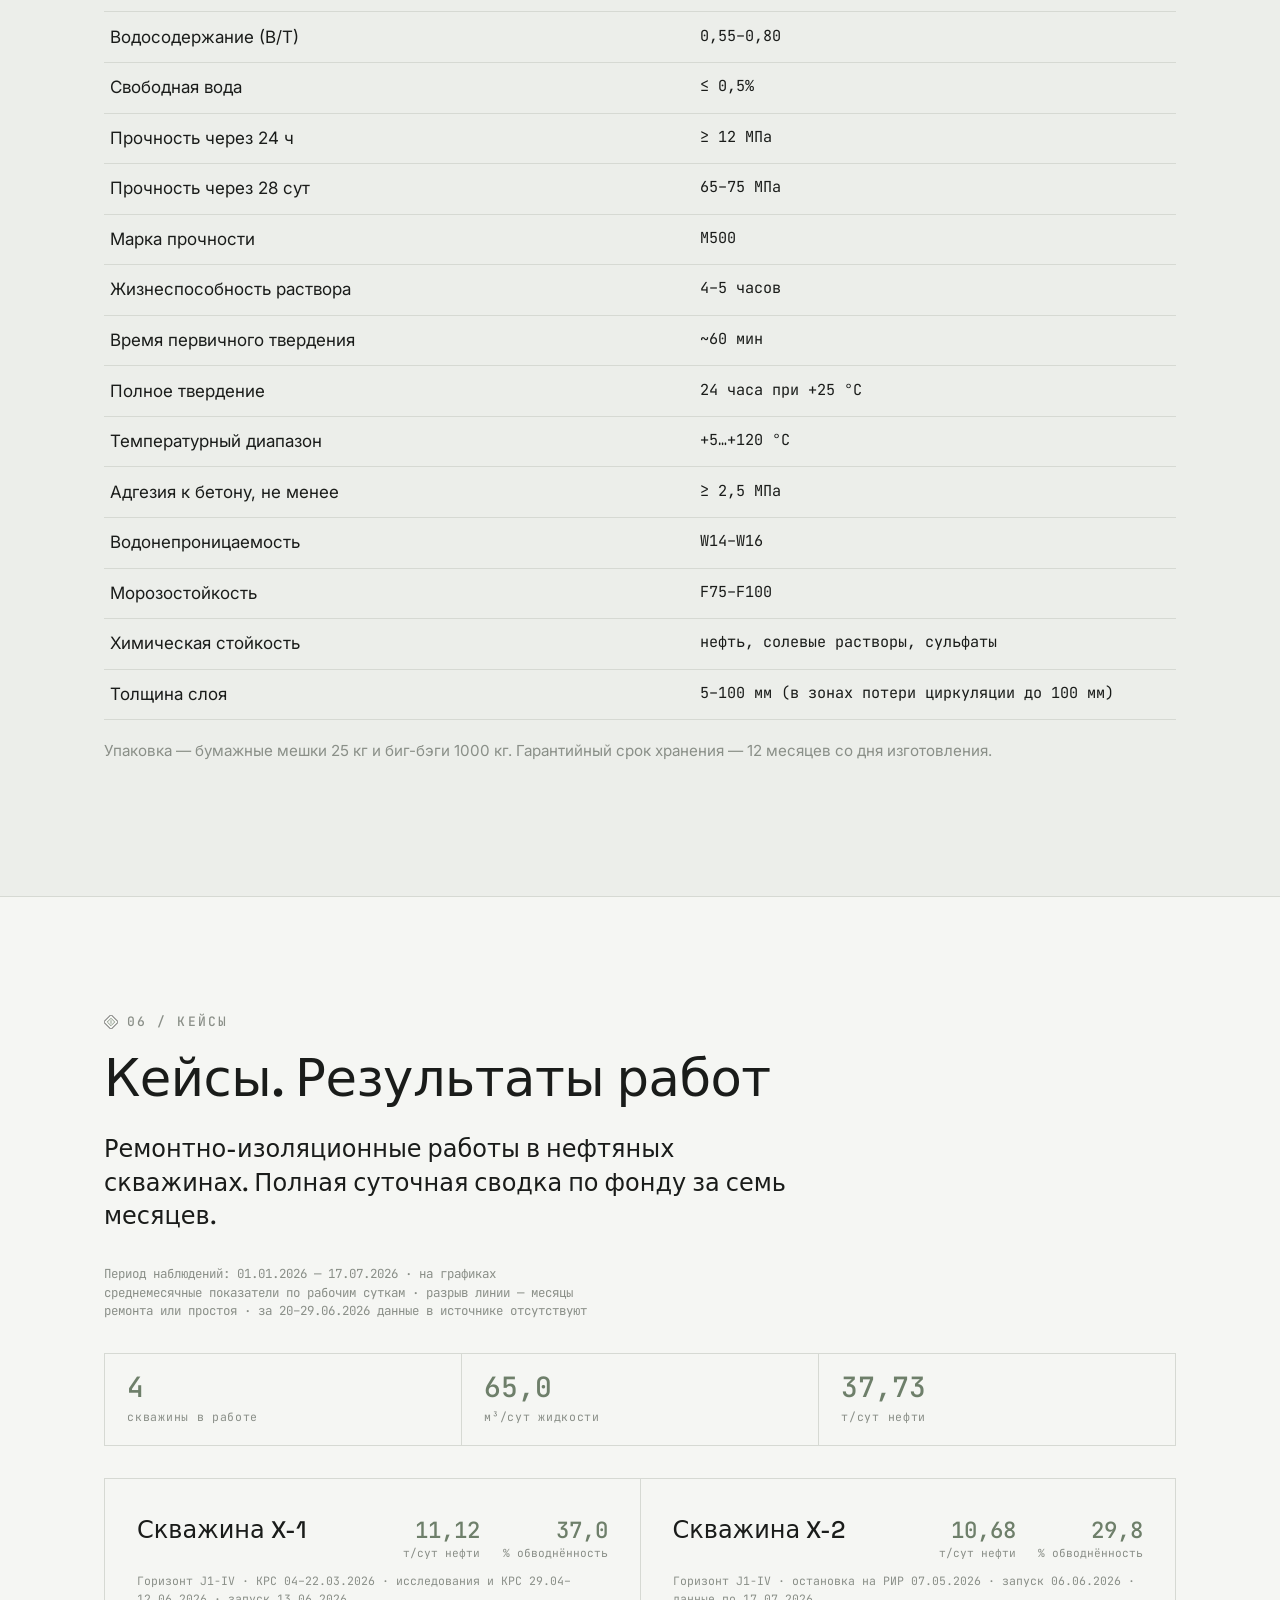
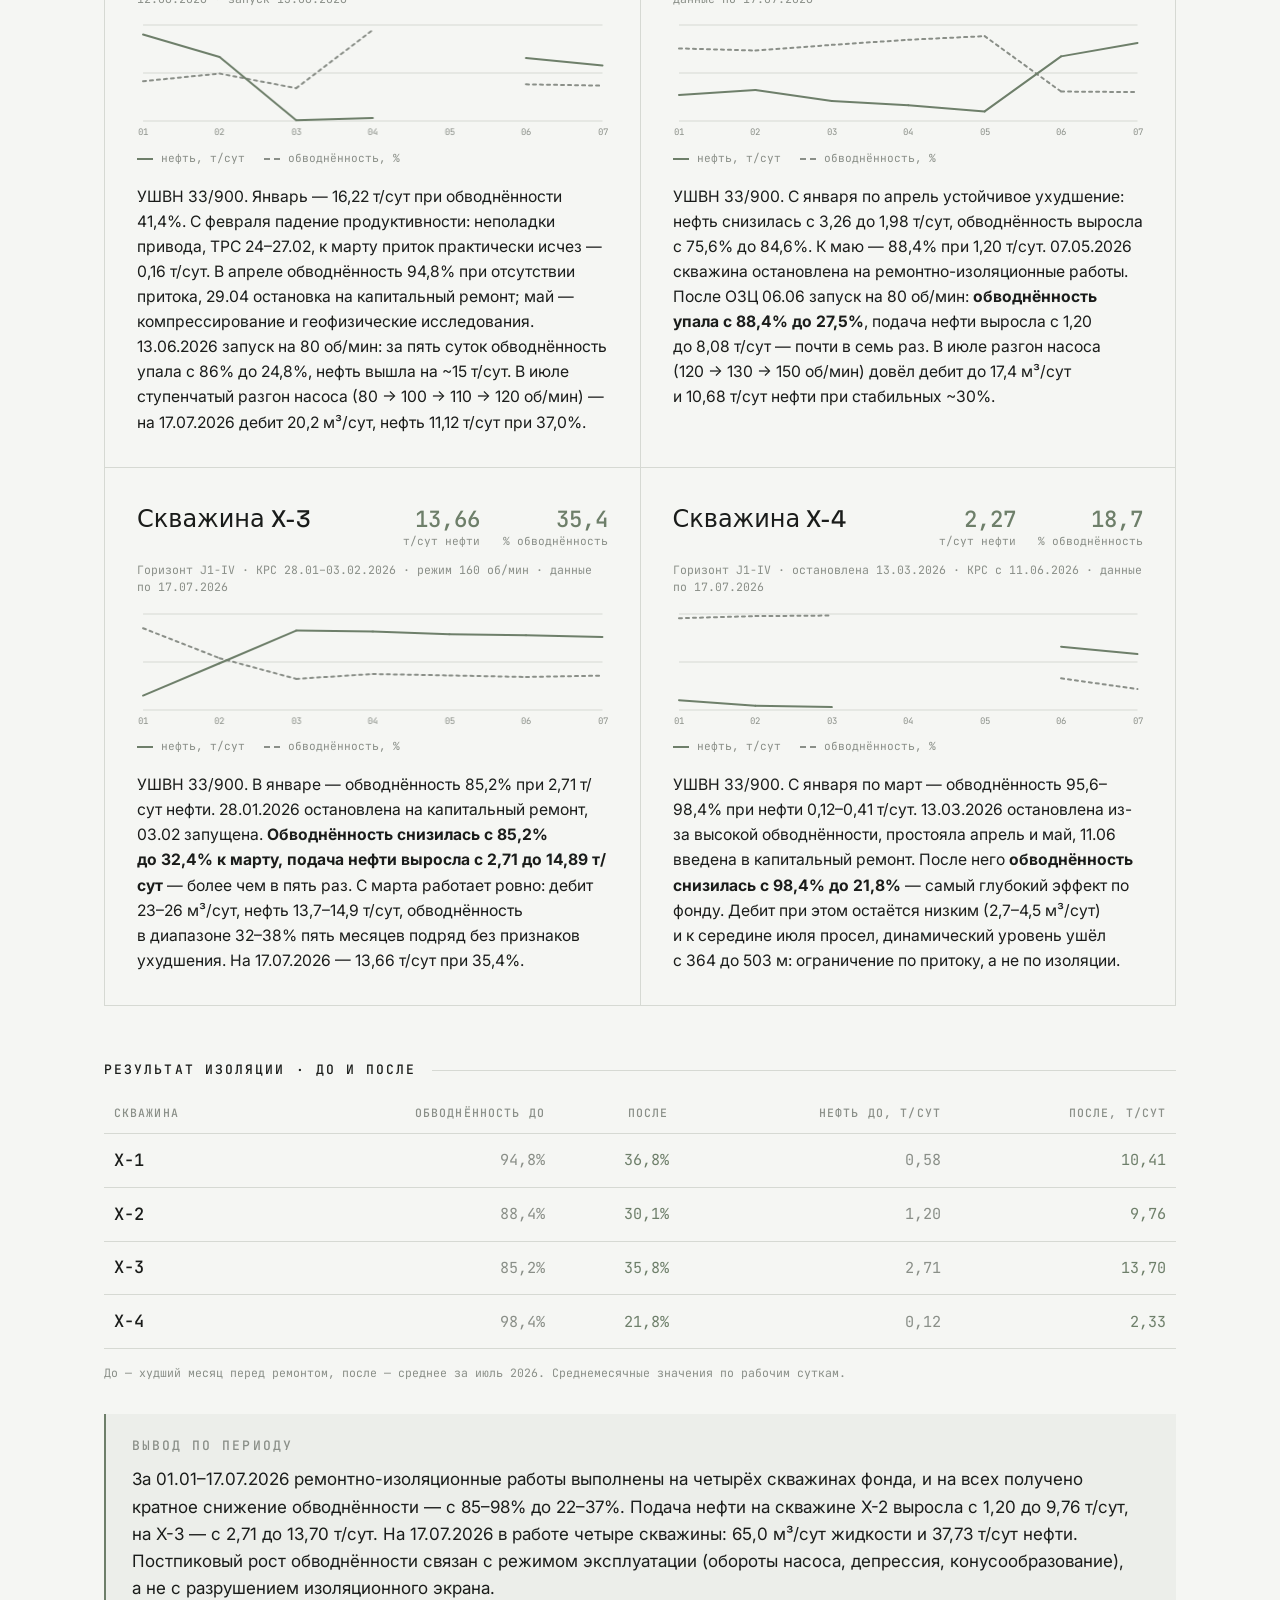
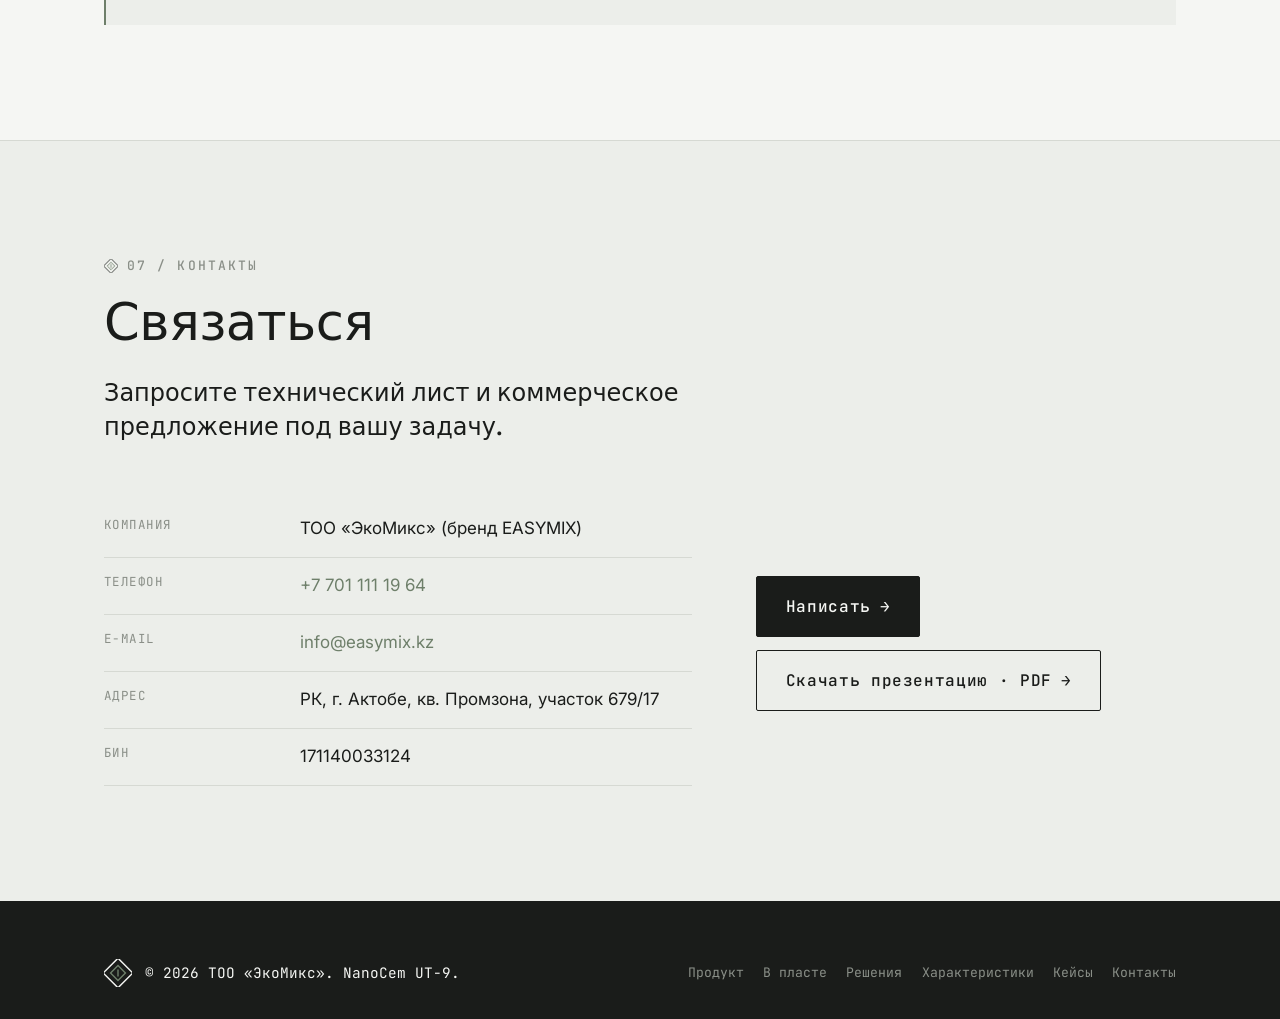
==== commit 40666b23: "«В пласте»: после разбуривания НКТ поднимают из скважины Долото уходит вверх вместе с НКТ, опрессовк" ====
--- a/index.html
+++ b/index.html
@@ -211,7 +211,7 @@
           В&nbsp;пласте J1-IV вода приходит двумя путями: конусом от&nbsp;водонефтяного контакта и&nbsp;по&nbsp;каналу
           в&nbsp;слабом старом цементе за&nbsp;колонной. Смесь подаётся по&nbsp;НКТ под пакер, входит в&nbsp;перфорации,
           поры песчаника и&nbsp;заколонный канал и&nbsp;схватывается: над ВНК образуется экран, за&nbsp;колонной&nbsp;— новое
-          цементное кольцо. После ОЗЦ цементный стакан в&nbsp;колонне разбуривают до&nbsp;забоя, колонну опрессовывают
+          цементное кольцо. После ОЗЦ цементный стакан в&nbsp;колонне разбуривают до&nbsp;забоя, НКТ поднимают, колонну опрессовывают
           и&nbsp;только затем перфорируют пласт выше экрана. Этапы можно листать кнопками или ползунком,
           а&nbsp;по&nbsp;клику разрез открывается на&nbsp;весь экран.
         </p>
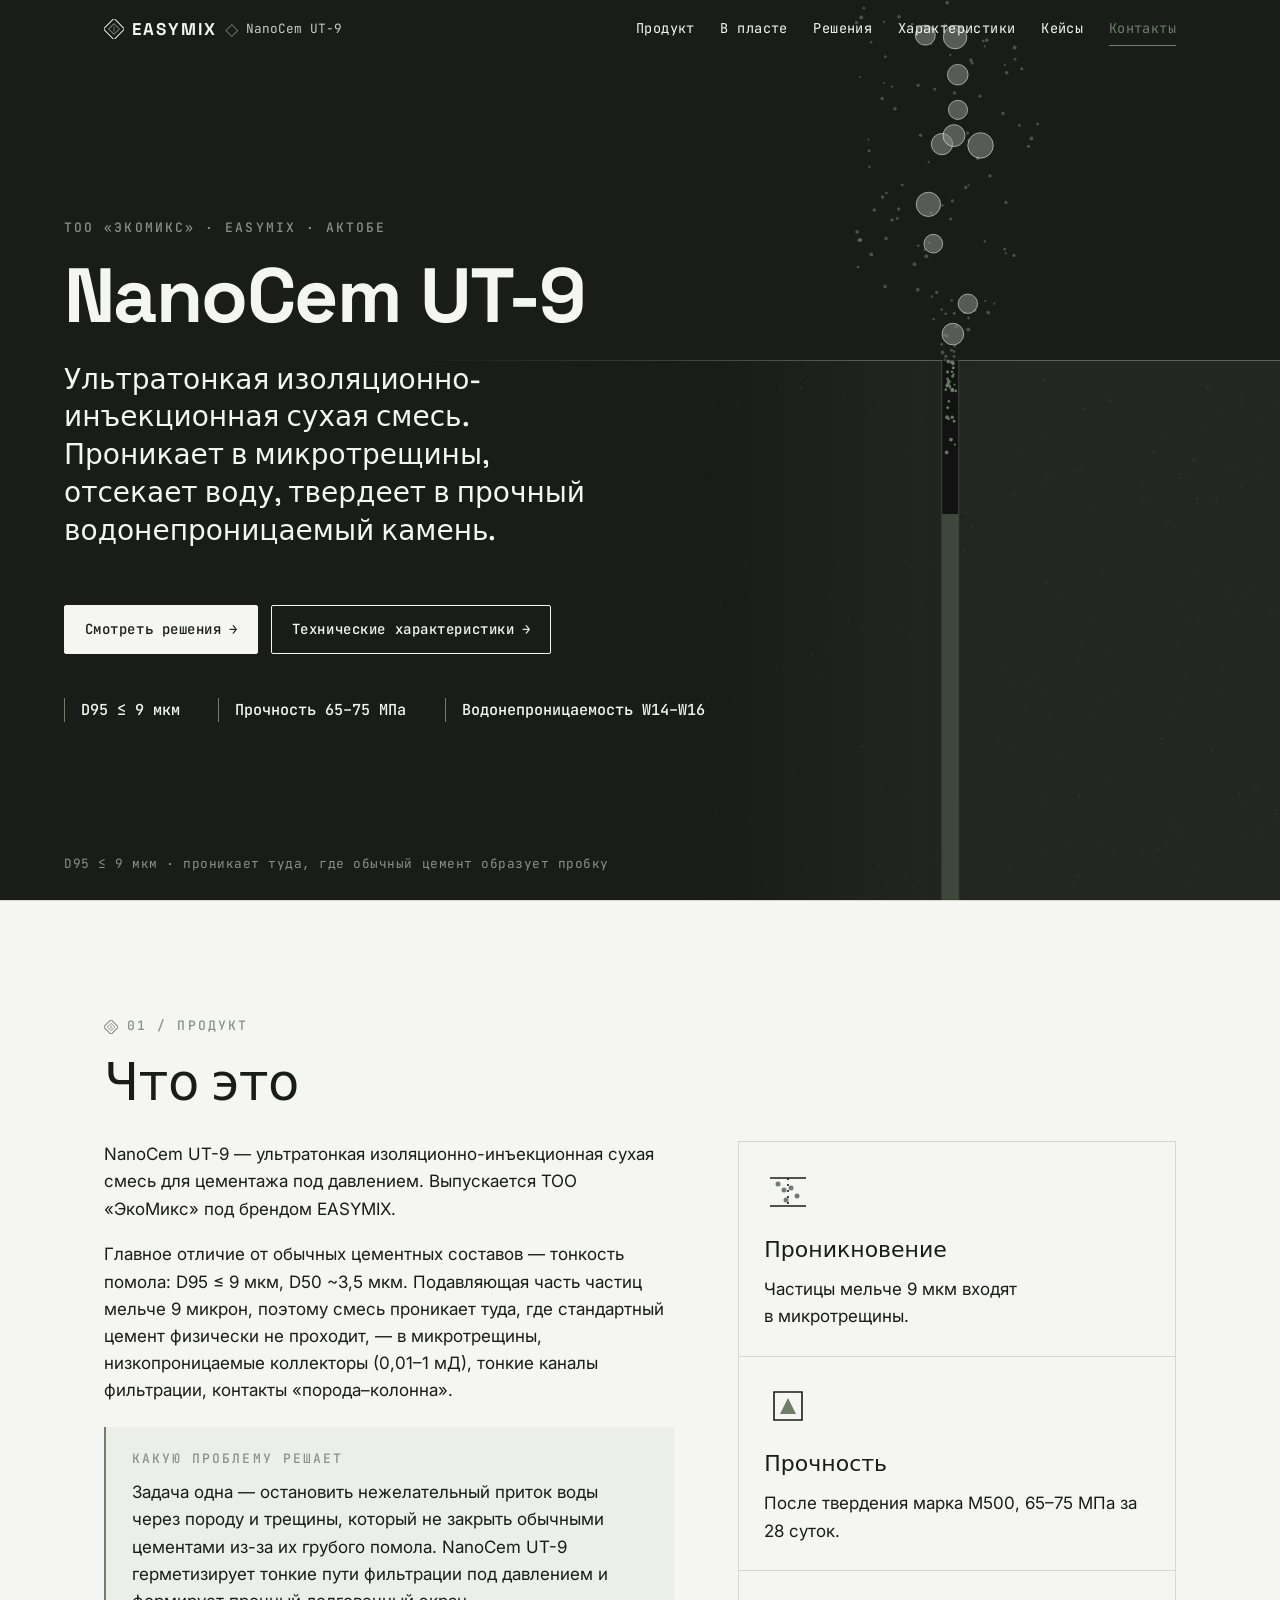
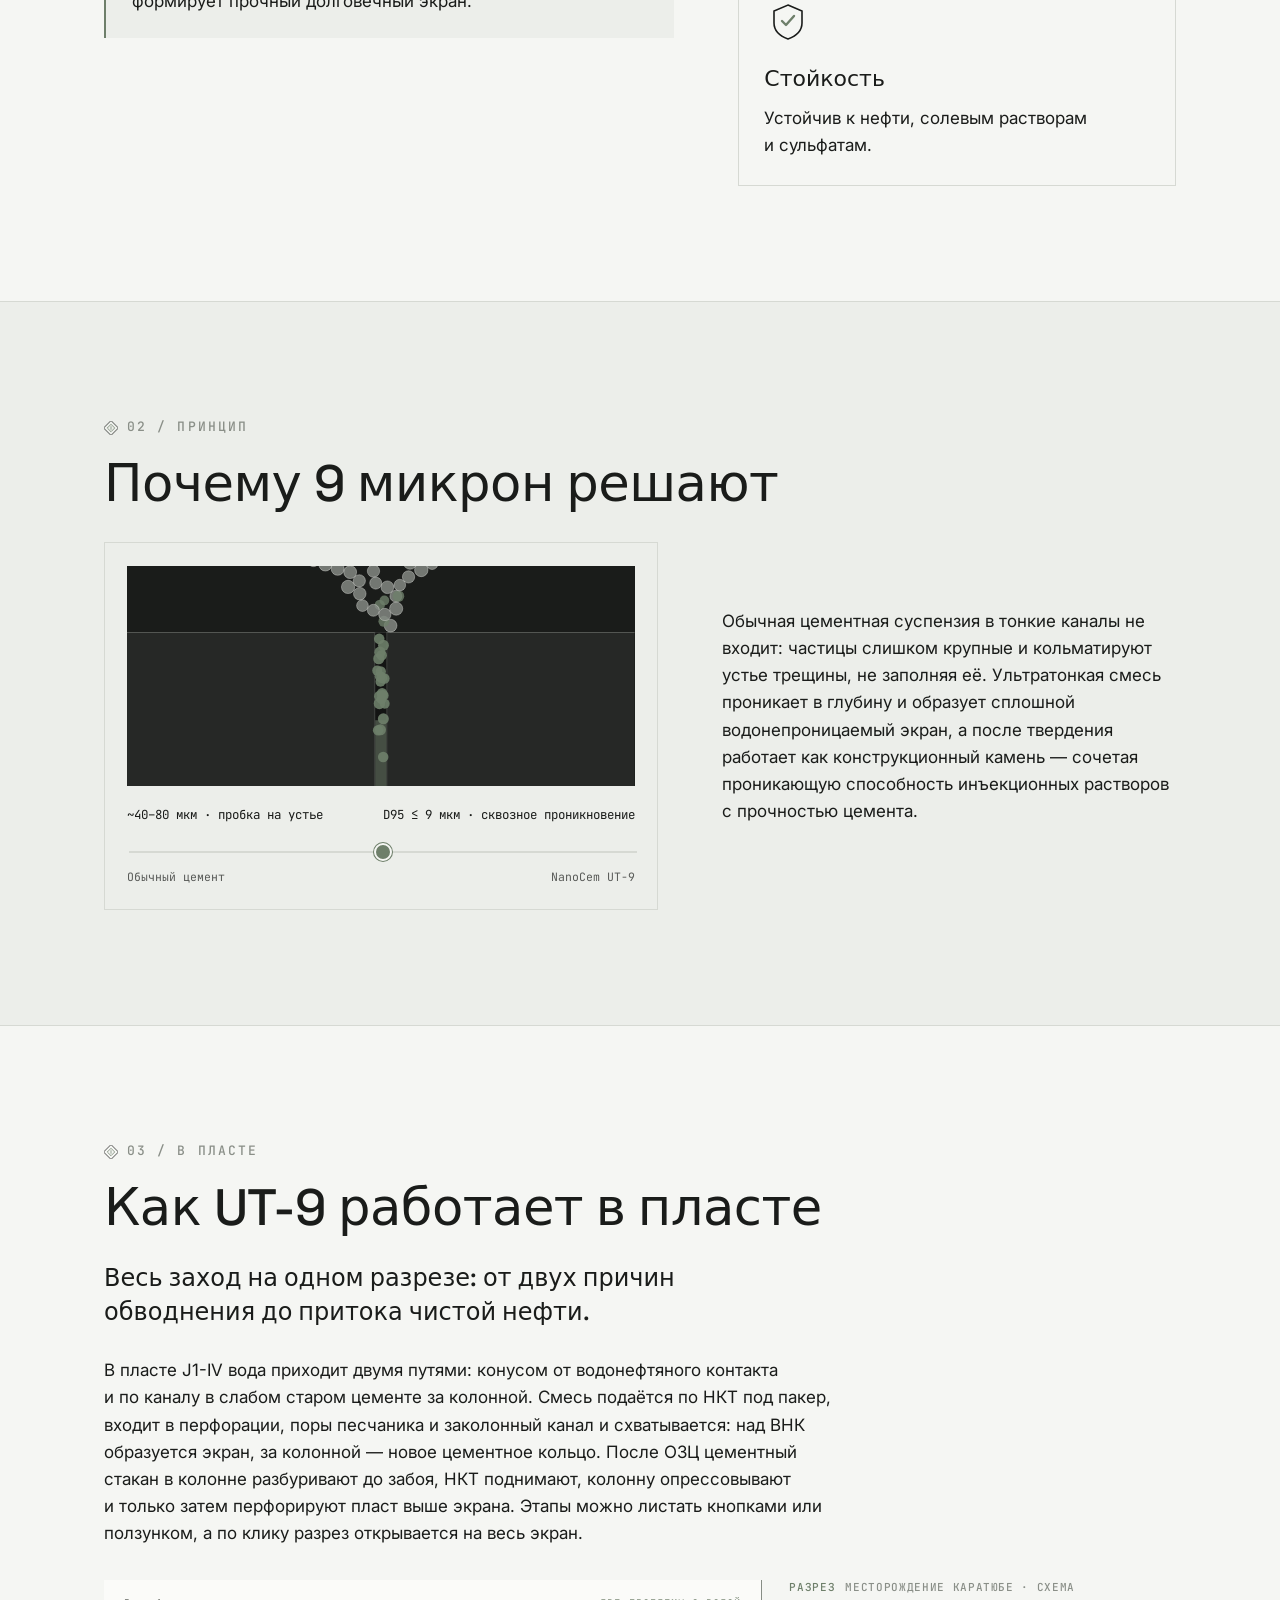
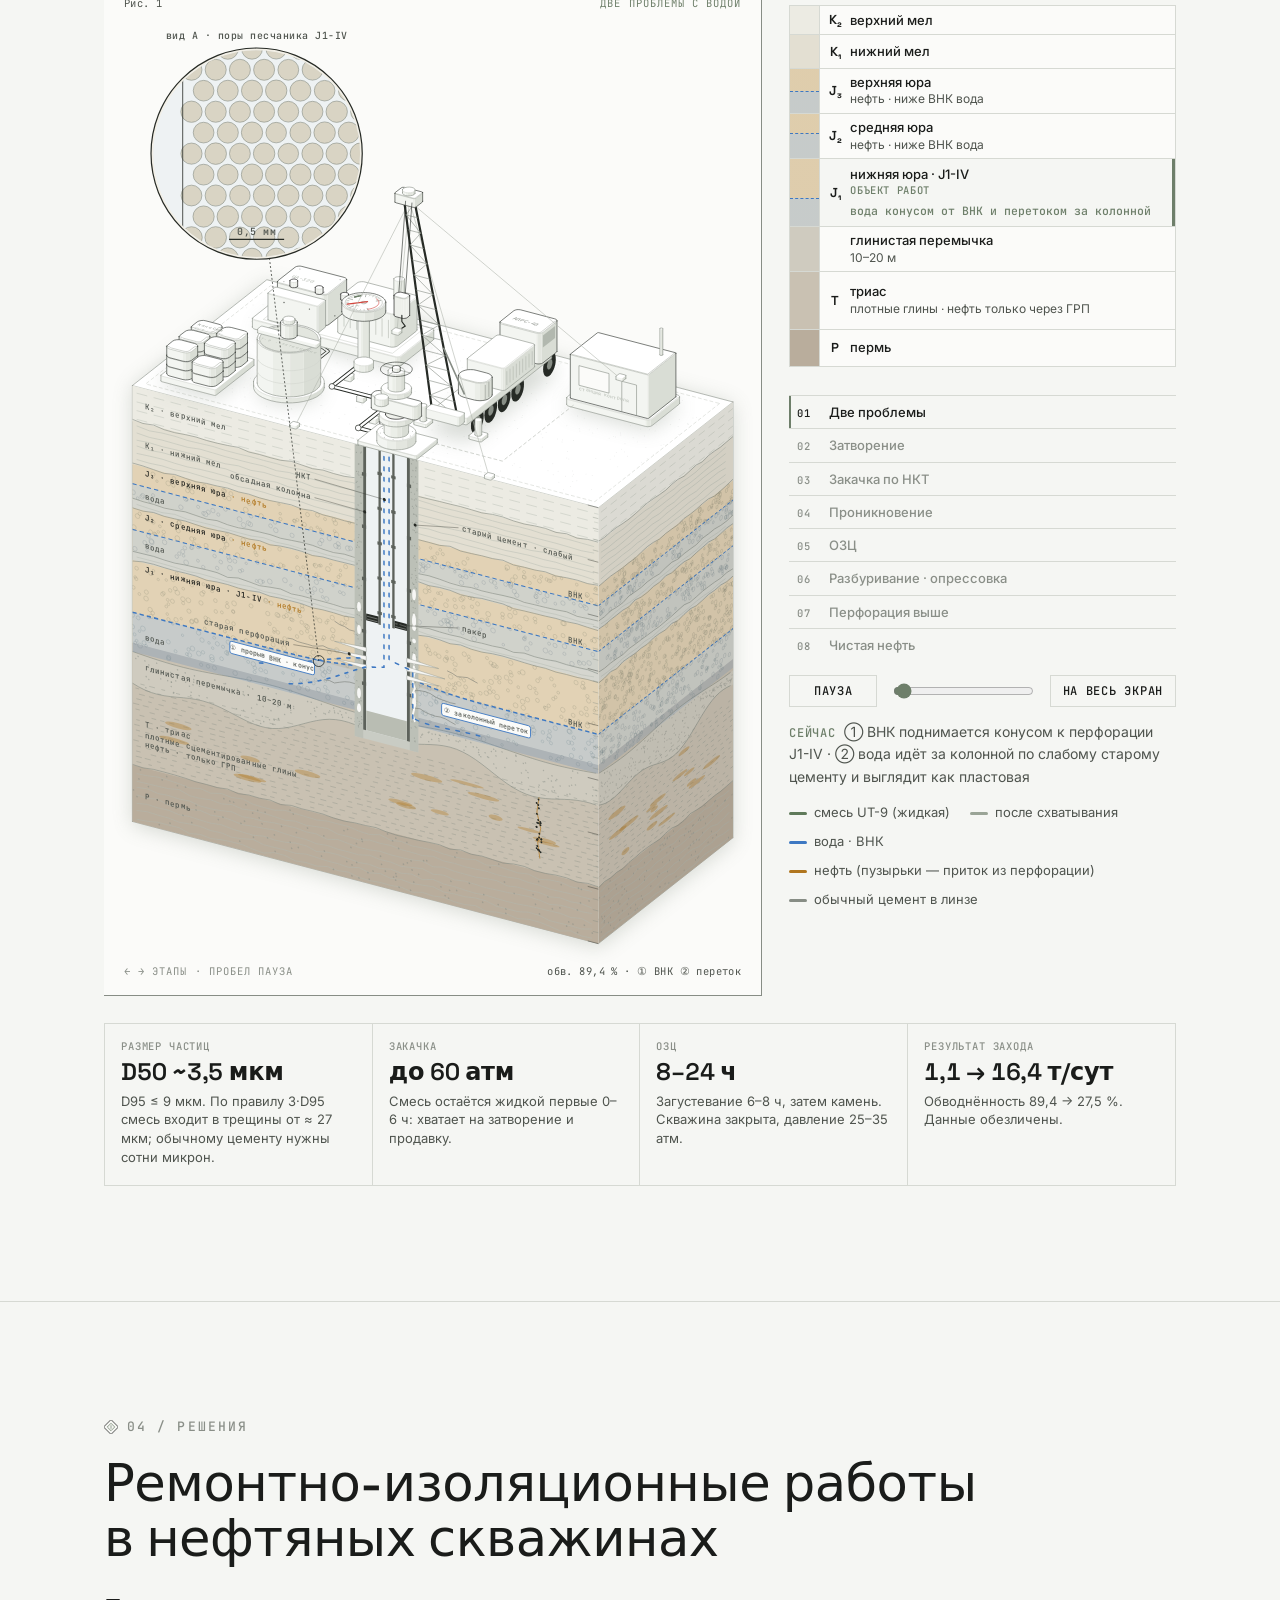
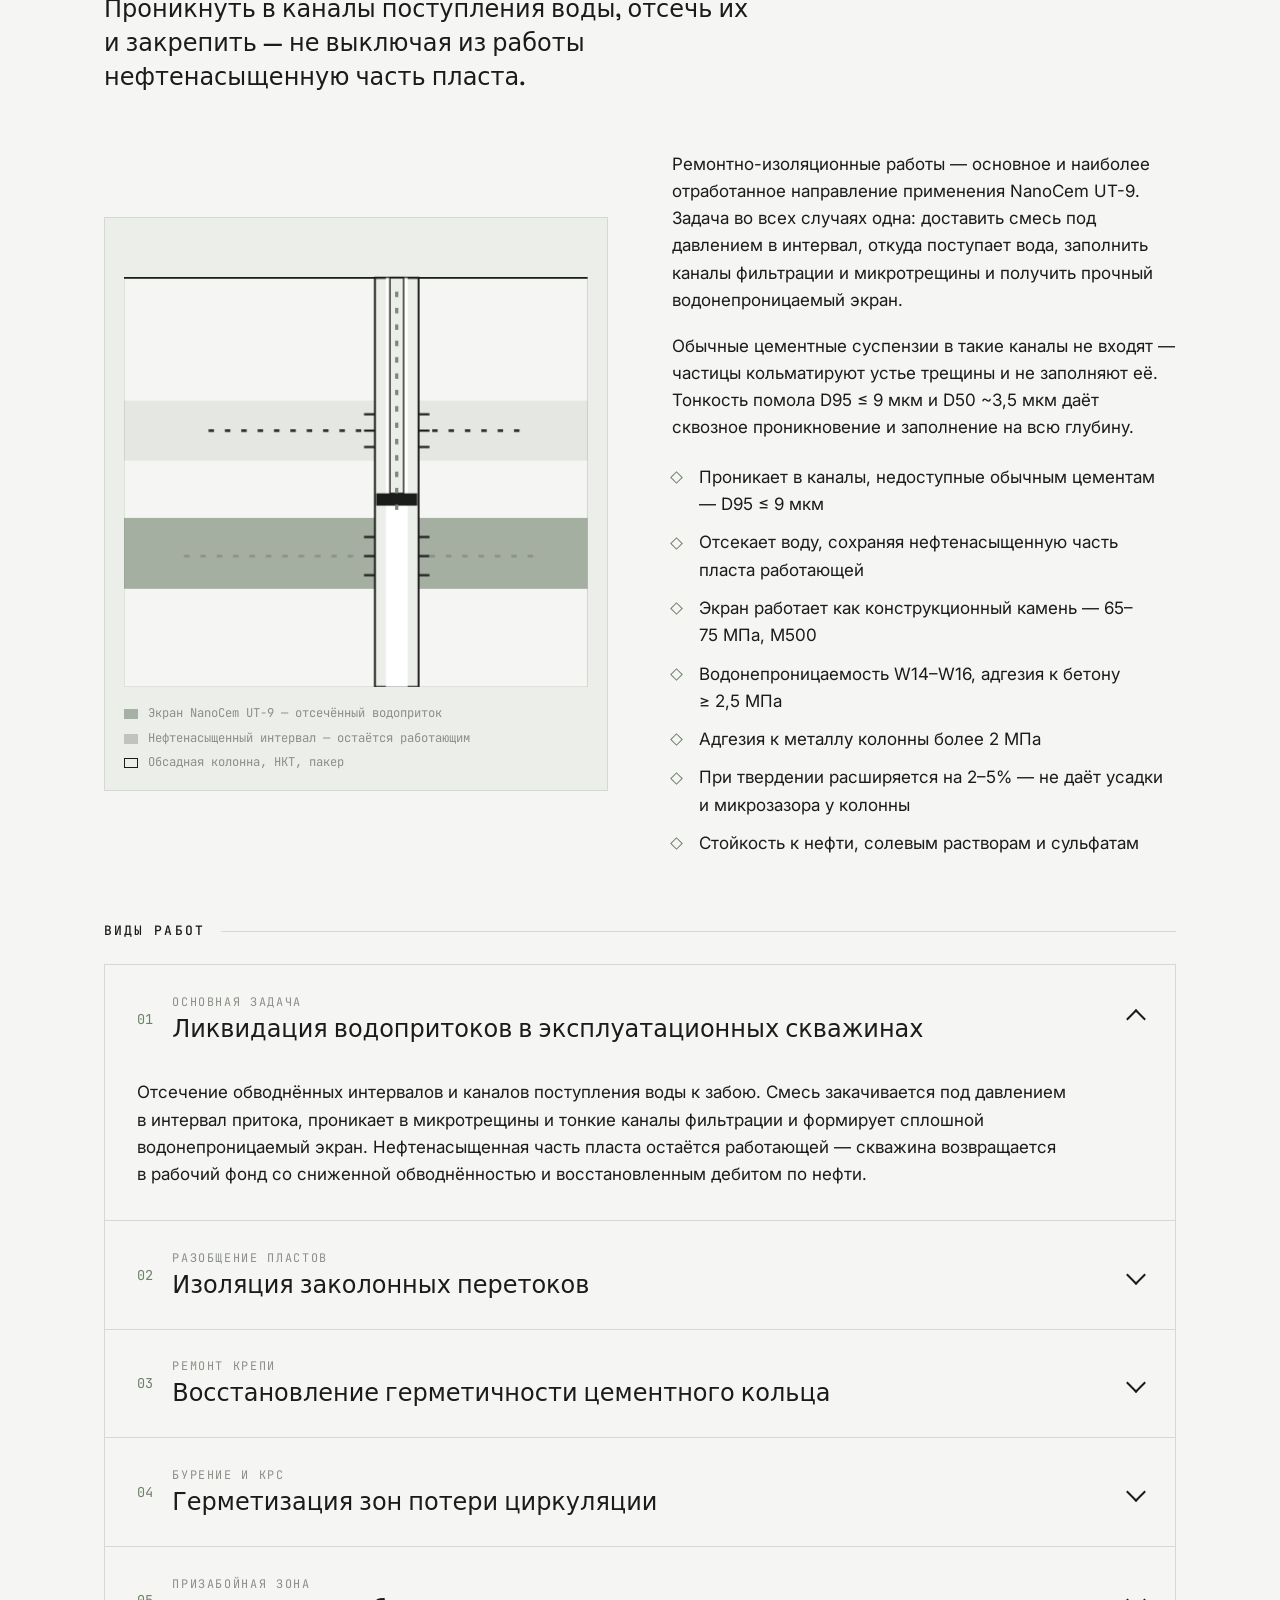
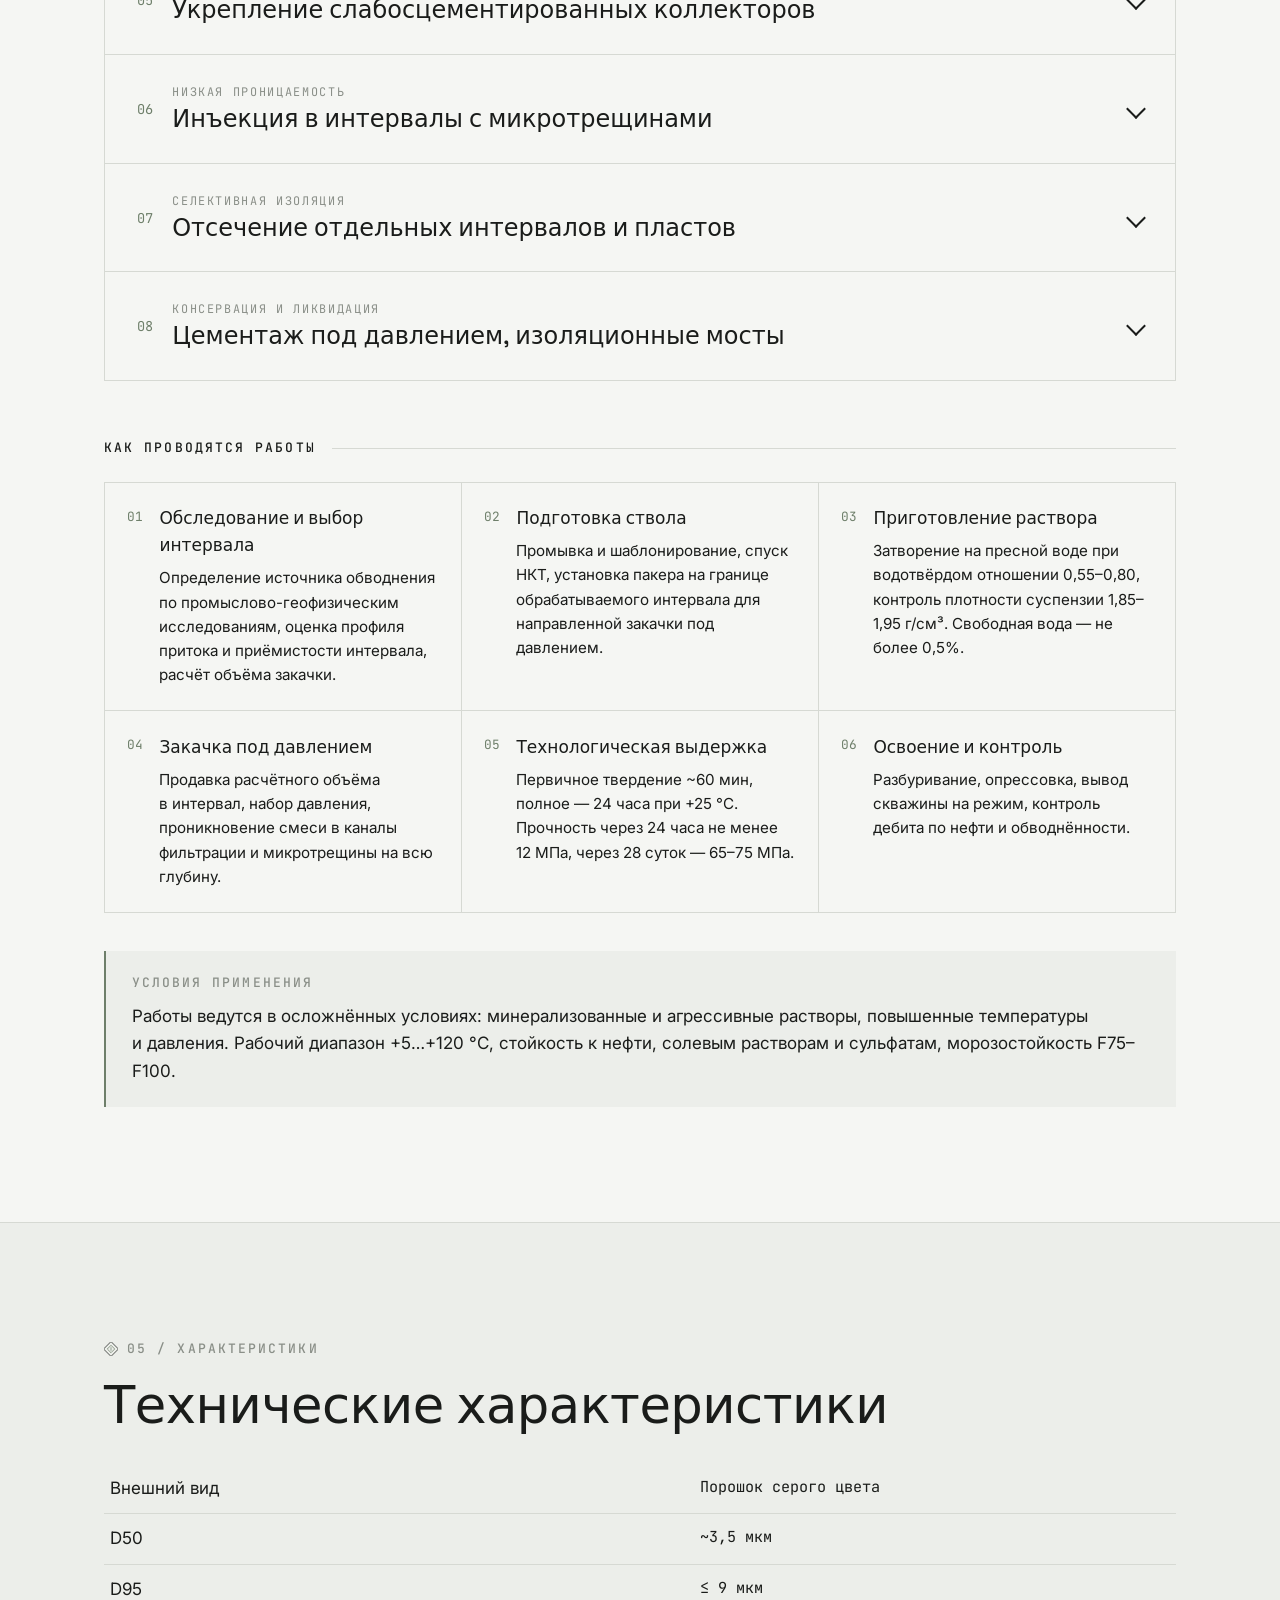
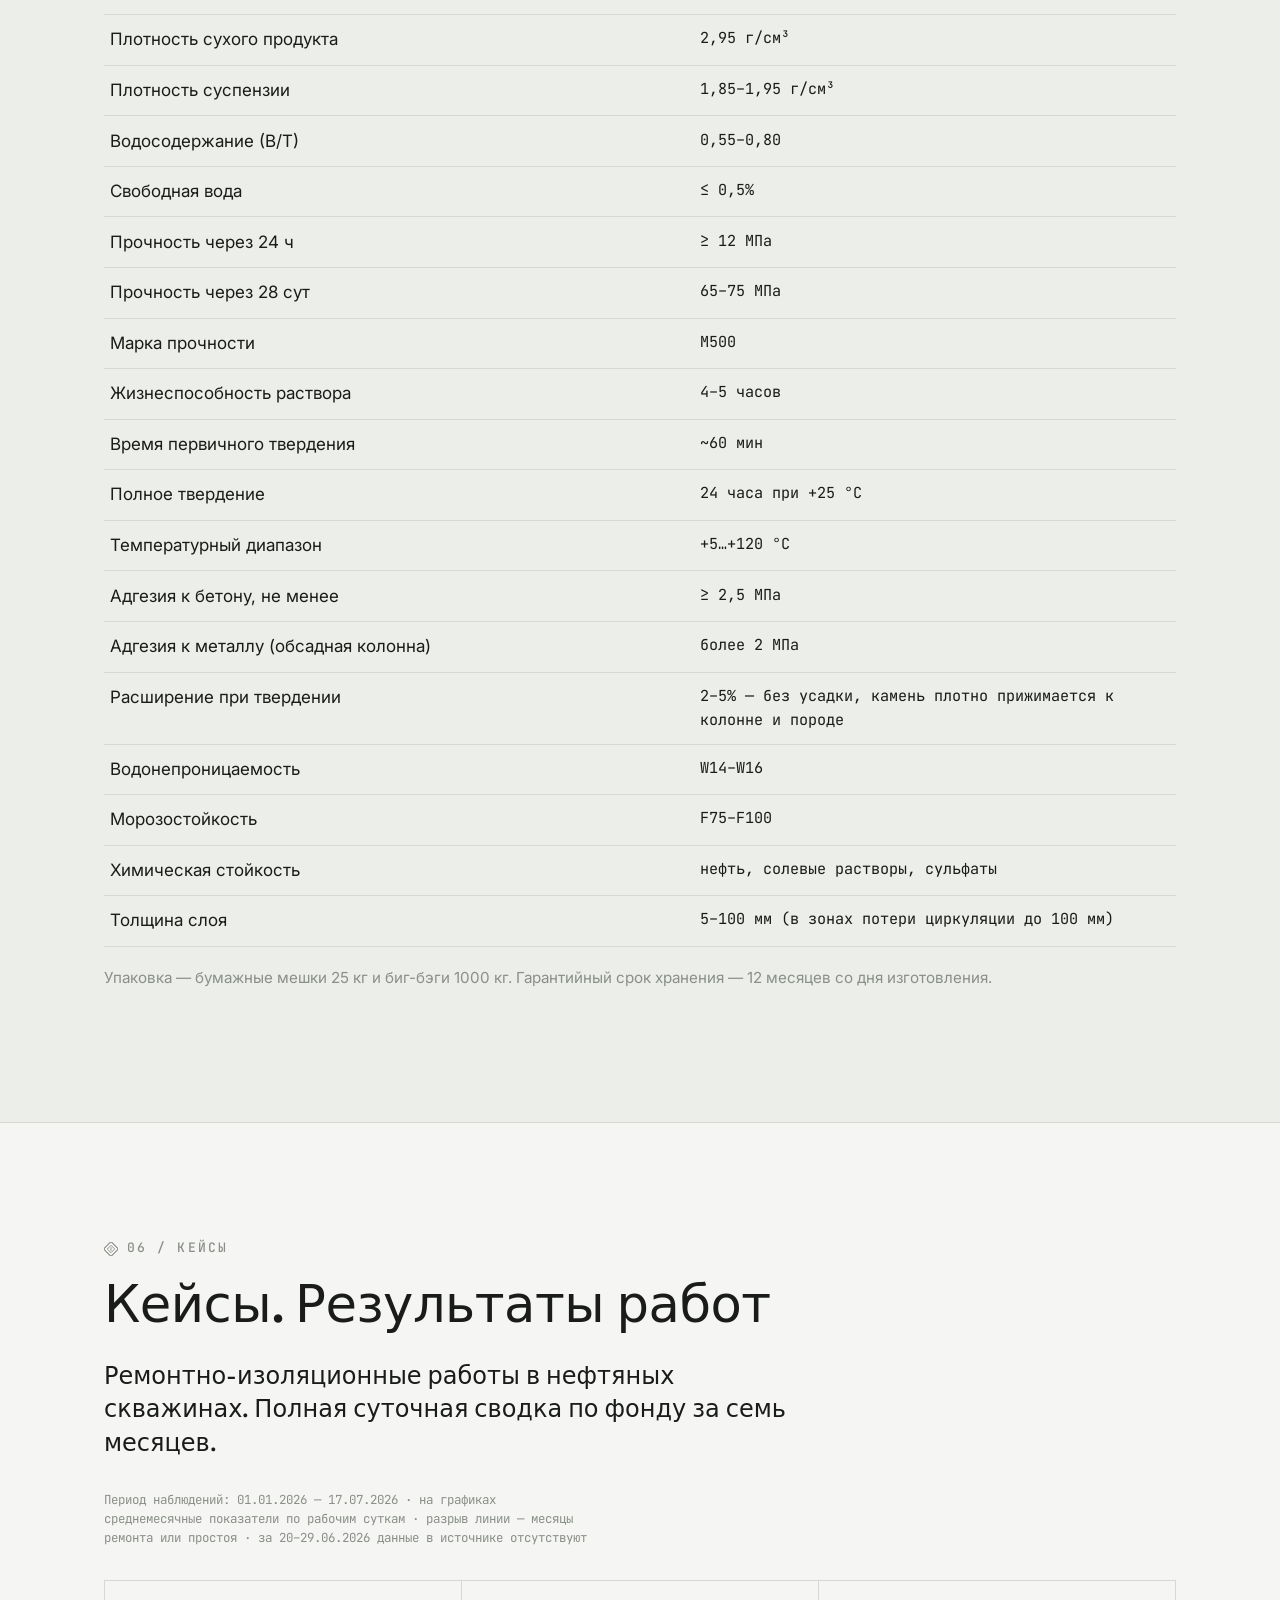
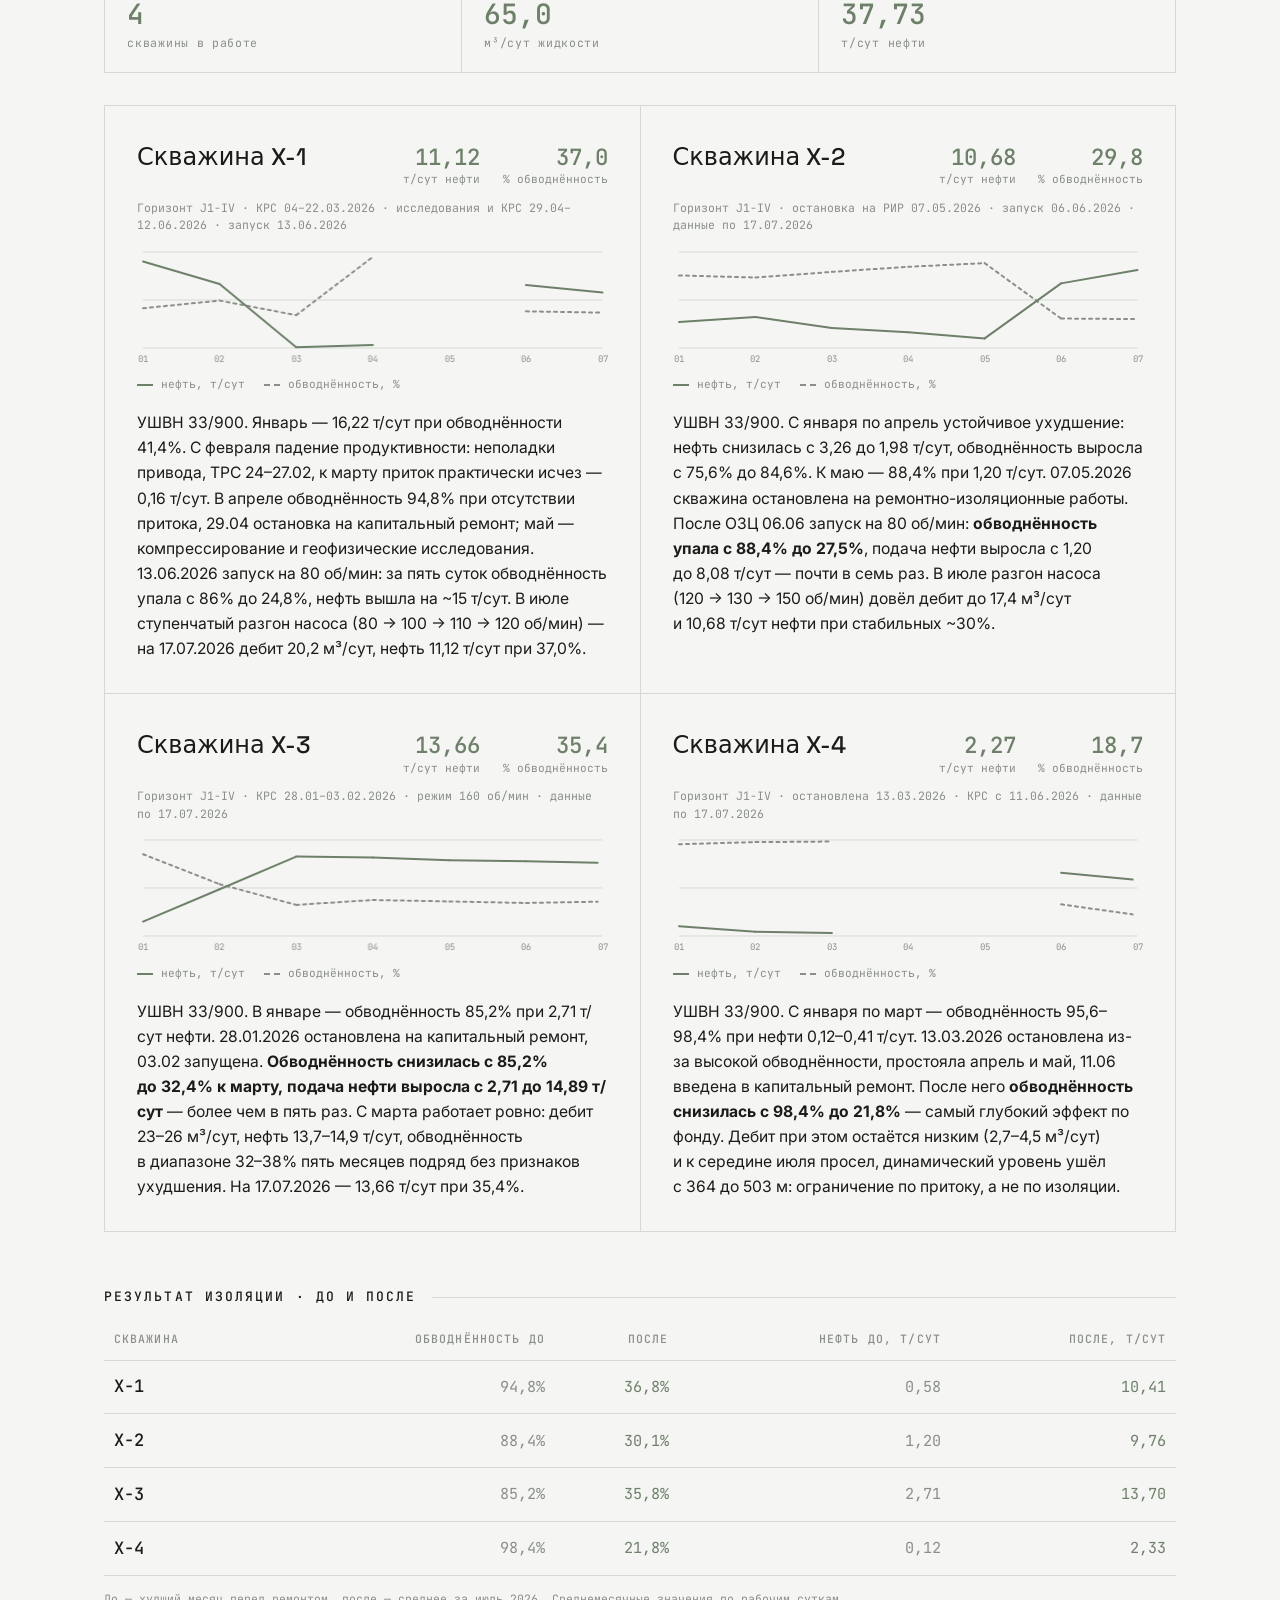
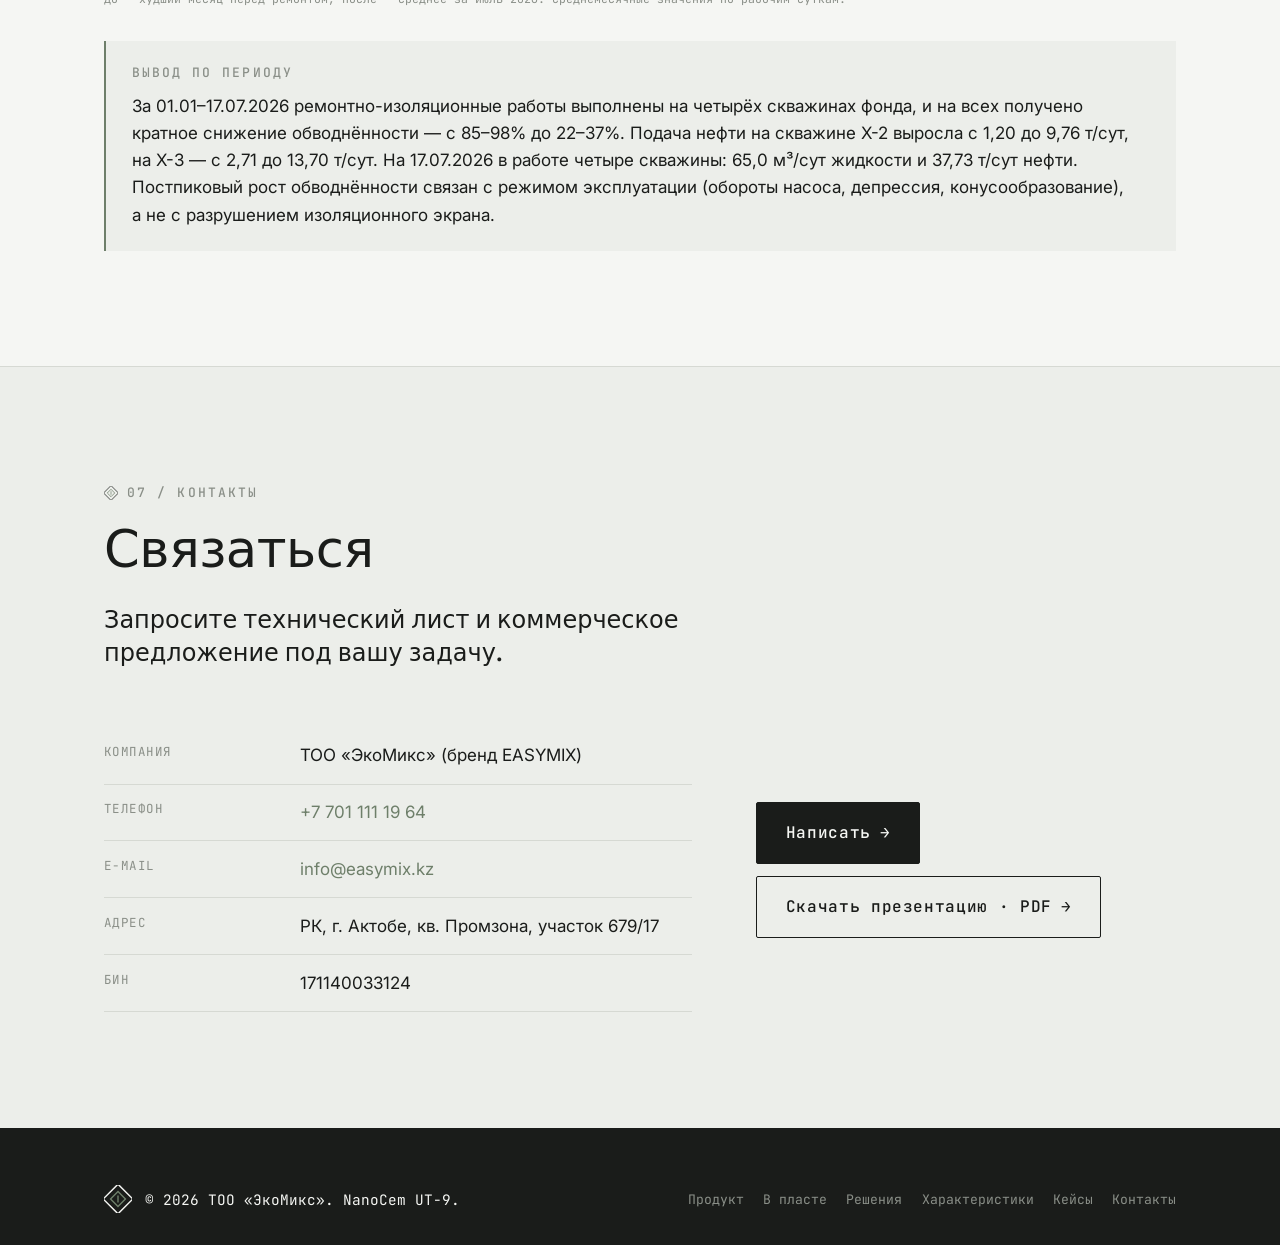
==== commit 226924ee: "Адгезия к металлу более 2 МПа и расширение 2–5% при твердении Co-Authored-By: Claude Opus 5.5 <norep" ====
--- a/index.html
+++ b/index.html
@@ -296,6 +296,8 @@
               <li>Отсекает воду, сохраняя нефтенасыщенную часть пласта работающей</li>
               <li>Экран работает как конструкционный камень — 65–75&nbsp;МПа, М500</li>
               <li>Водонепроницаемость W14–W16, адгезия к&nbsp;бетону ≥&nbsp;2,5&nbsp;МПа</li>
+              <li>Адгезия к&nbsp;металлу колонны более 2&nbsp;МПа</li>
+              <li>При твердении расширяется на&nbsp;2–5% — не даёт усадки и&nbsp;микрозазора у&nbsp;колонны</li>
               <li>Стойкость к&nbsp;нефти, солевым растворам и&nbsp;сульфатам</li>
             </ul>
           </div>
@@ -361,8 +363,8 @@
               <div class="sol__panel-inner sol__panel-inner--text">
                 <p>
                   Заполнение трещин и&nbsp;микрозазоров в&nbsp;цементном кольце, устранение негерметичности крепи.
-                  Адгезия к&nbsp;бетону не менее 2,5&nbsp;МПа обеспечивает сцепление с&nbsp;существующим камнем,
-                  а&nbsp;прочность 65–75&nbsp;МПа за 28&nbsp;суток — работу отремонтированного участка как
+                  Адгезия к&nbsp;бетону не менее 2,5&nbsp;МПа обеспечивает сцепление с&nbsp;существующим камнем, адгезия к&nbsp;металлу более 2&nbsp;МПа — с&nbsp;обсадной колонной.
+                  Расширение при твердении на&nbsp;2–5% плотно закрывает зазоры, а&nbsp;прочность 65–75&nbsp;МПа за 28&nbsp;суток — работу отремонтированного участка как
                   конструкционного элемента.
                 </p>
               </div>
@@ -554,6 +556,8 @@
                 <tr><th>Полное твердение</th><td>24 часа при +25 °C</td></tr>
                 <tr><th>Температурный диапазон</th><td>+5…+120 °C</td></tr>
                 <tr><th>Адгезия к бетону, не менее</th><td>≥ 2,5 МПа</td></tr>
+                <tr><th>Адгезия к металлу (обсадная колонна)</th><td>более 2 МПа</td></tr>
+                <tr><th>Расширение при твердении</th><td>2–5% — без усадки, камень плотно прижимается к колонне и породе</td></tr>
                 <tr><th>Водонепроницаемость</th><td>W14–W16</td></tr>
                 <tr><th>Морозостойкость</th><td>F75–F100</td></tr>
                 <tr><th>Химическая стойкость</th><td>нефть, солевые растворы, сульфаты</td></tr>
